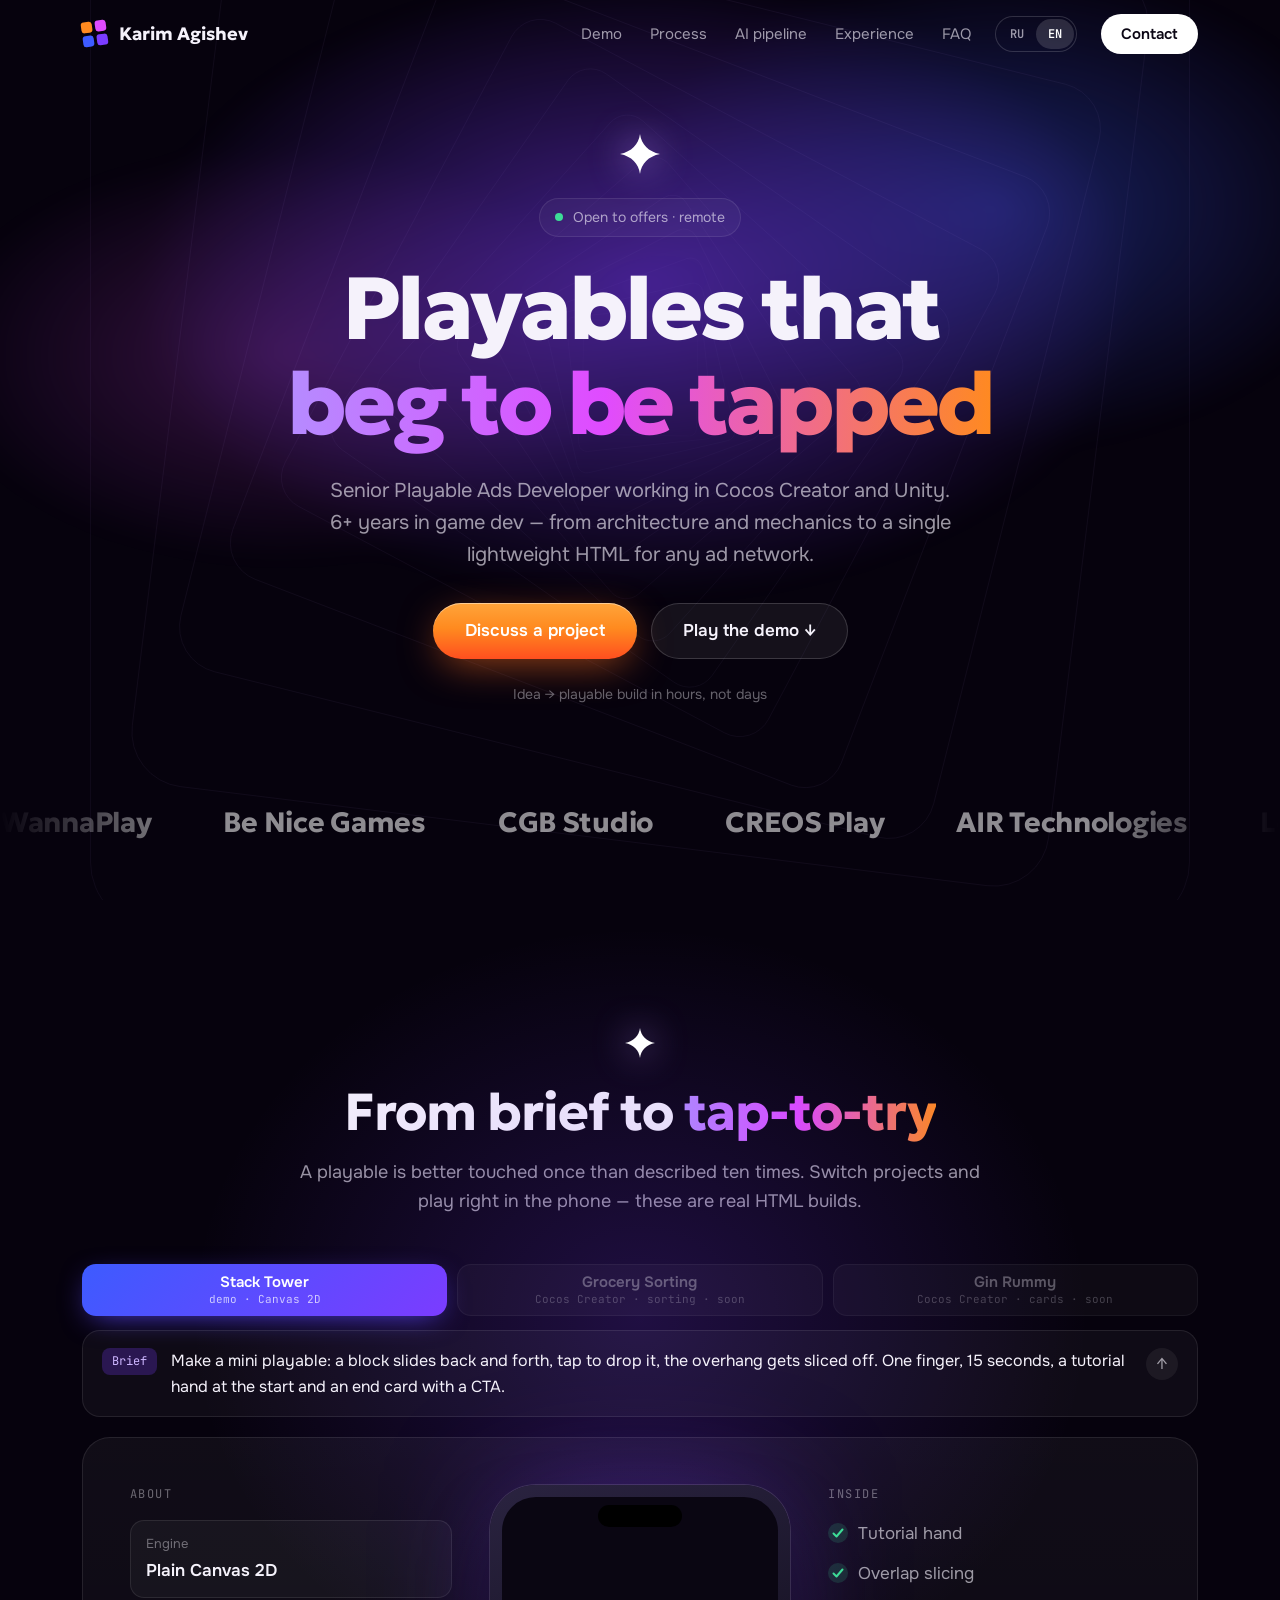
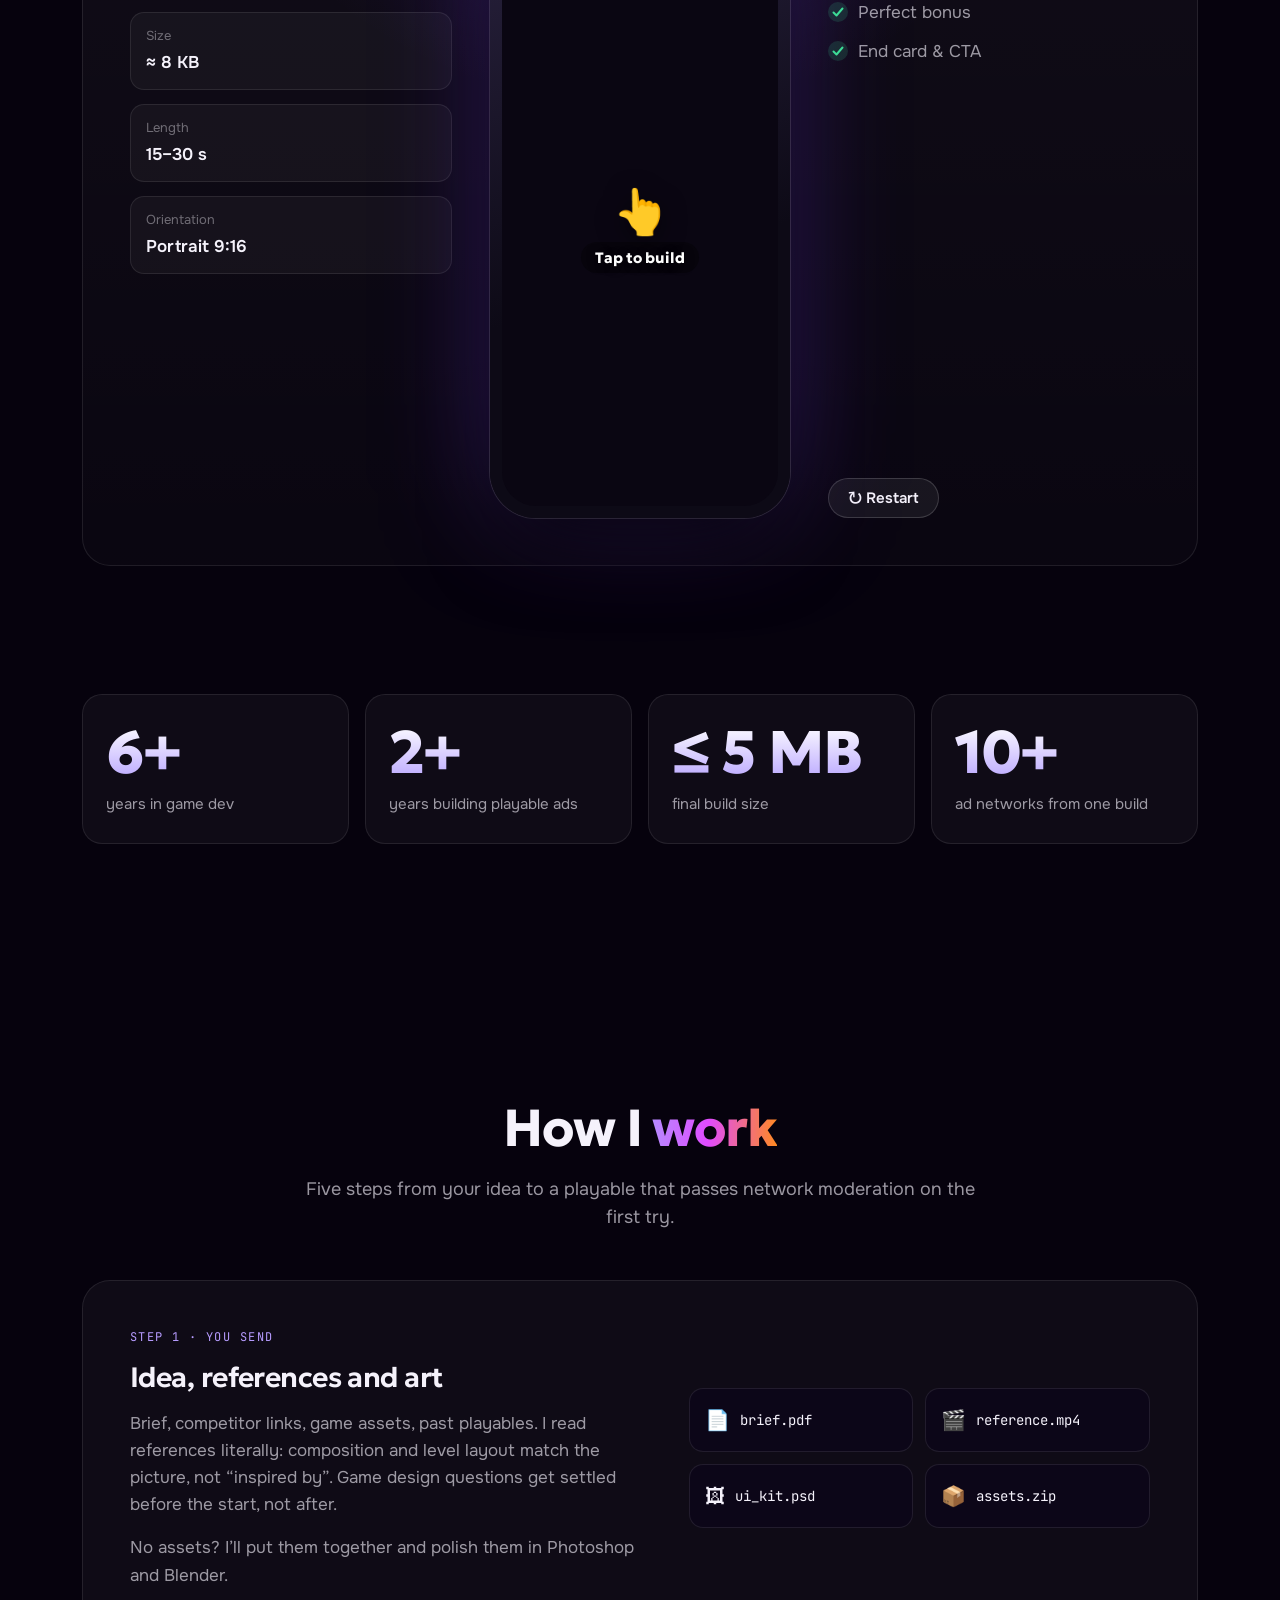
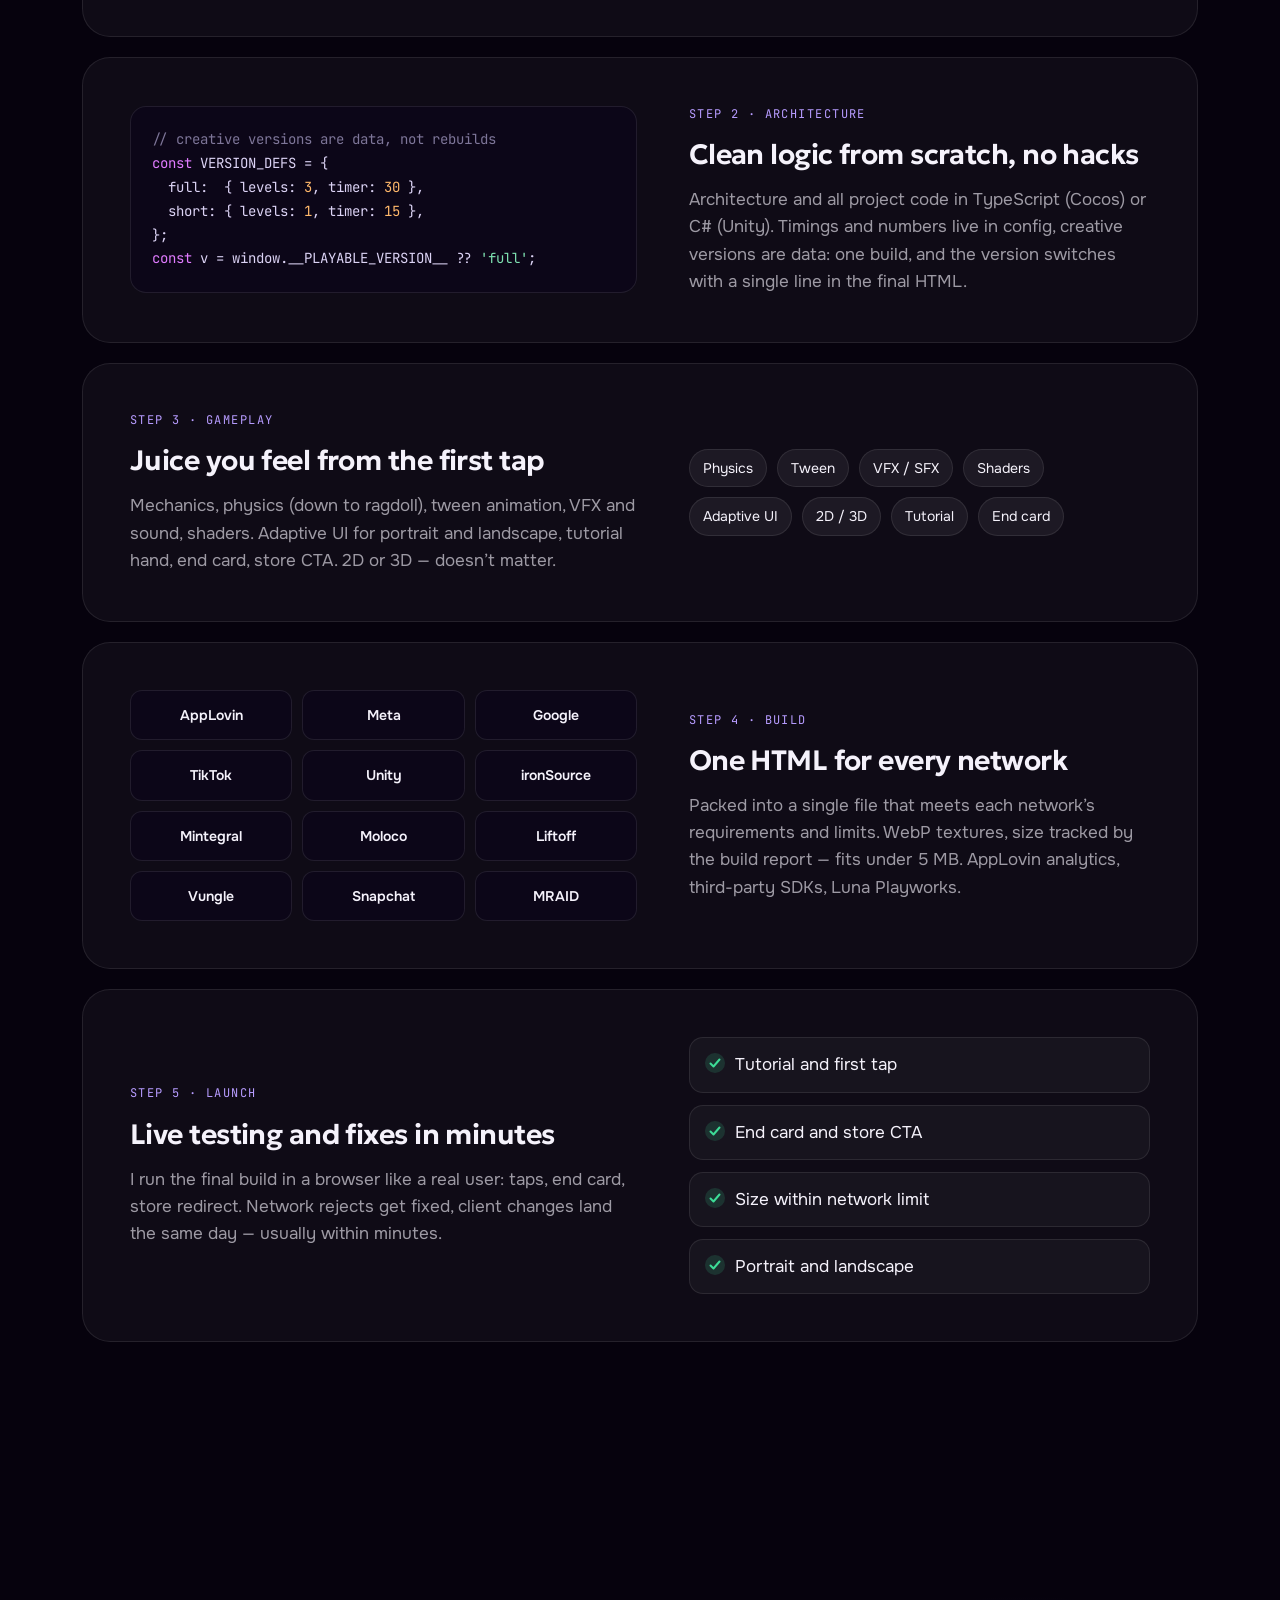
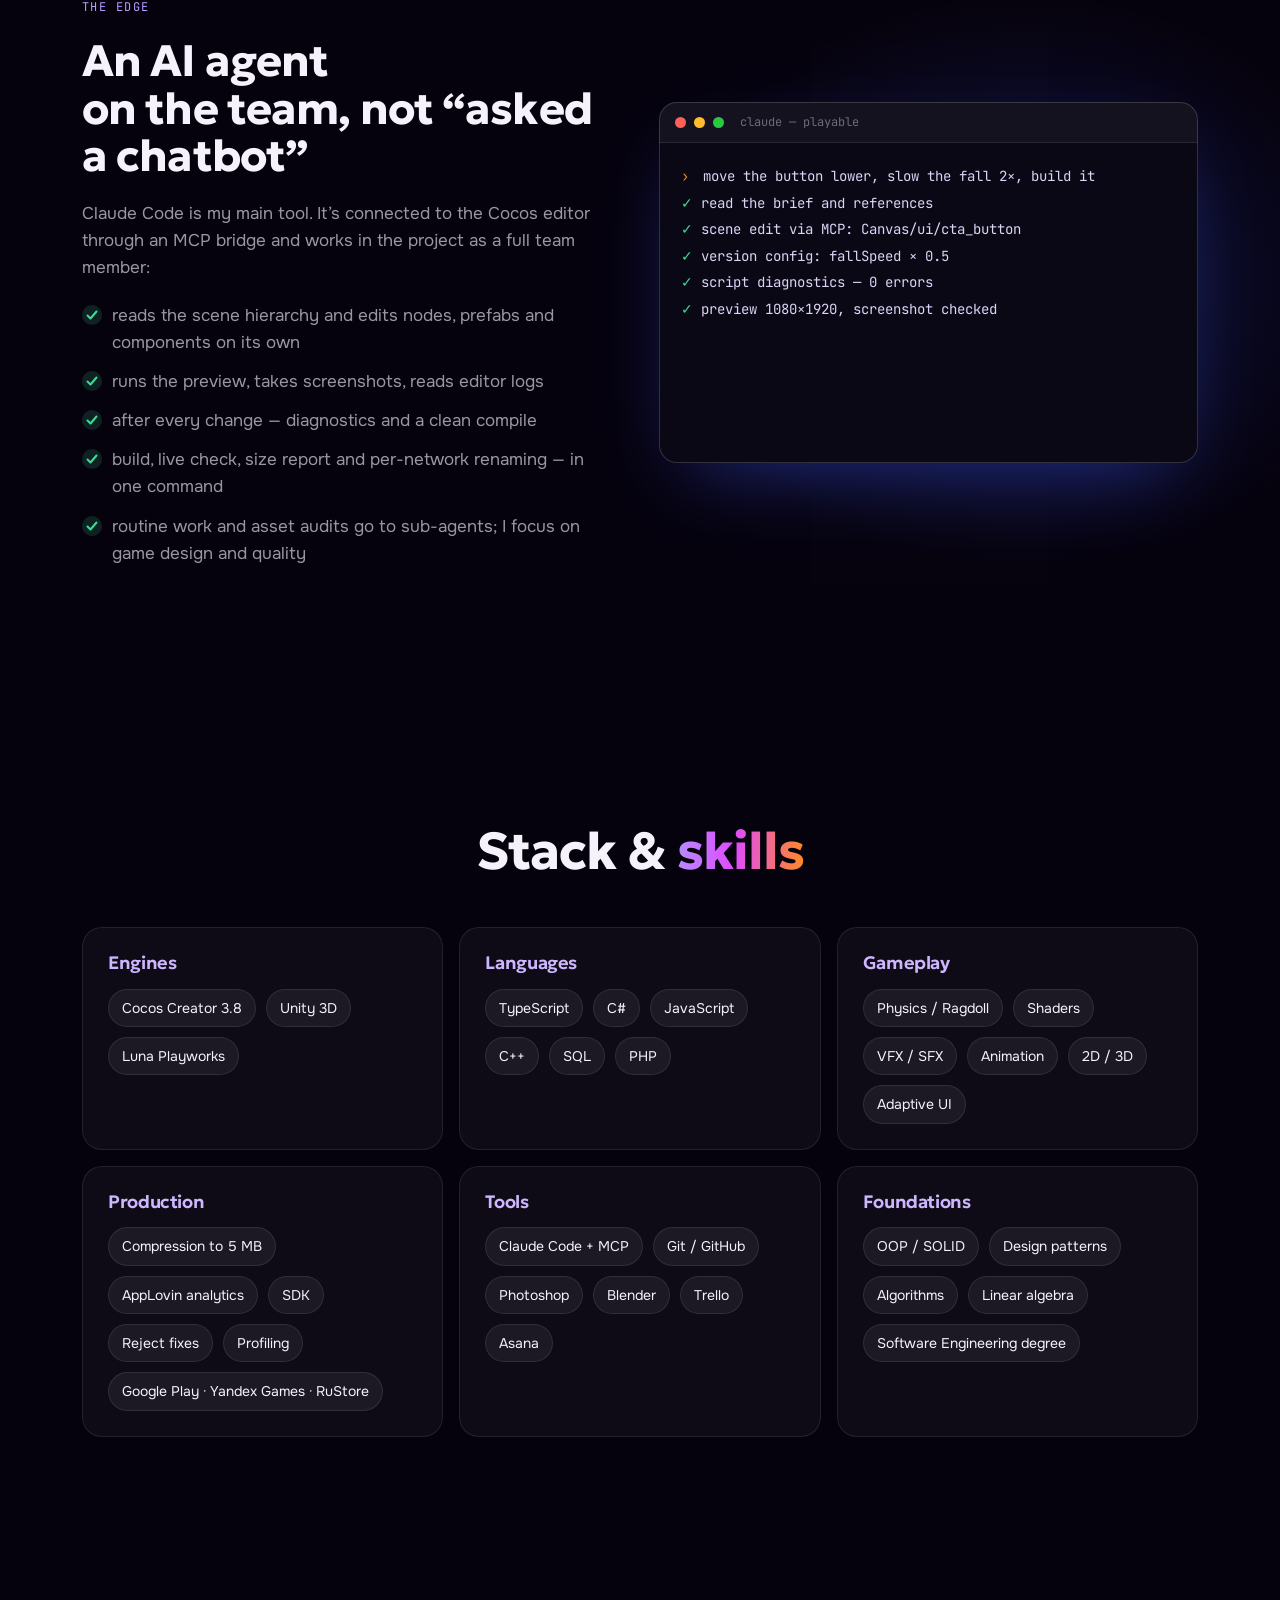
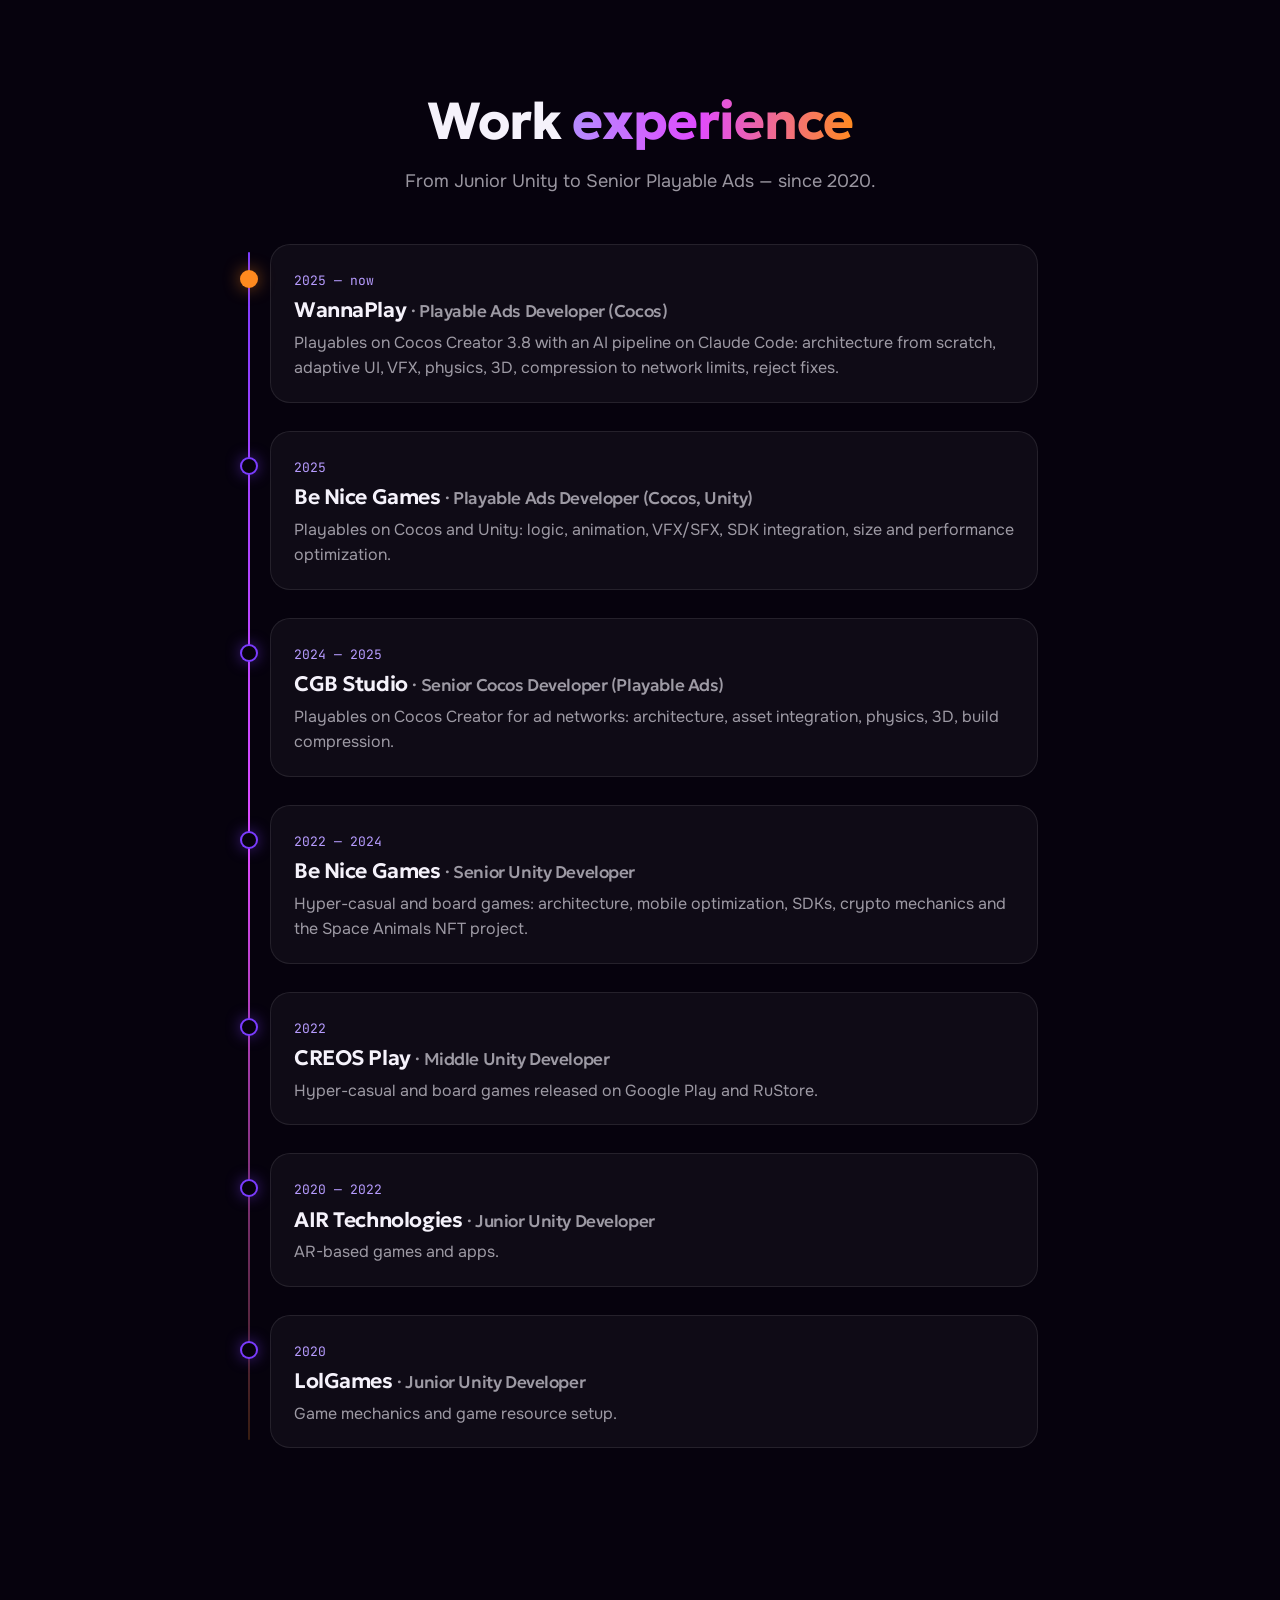
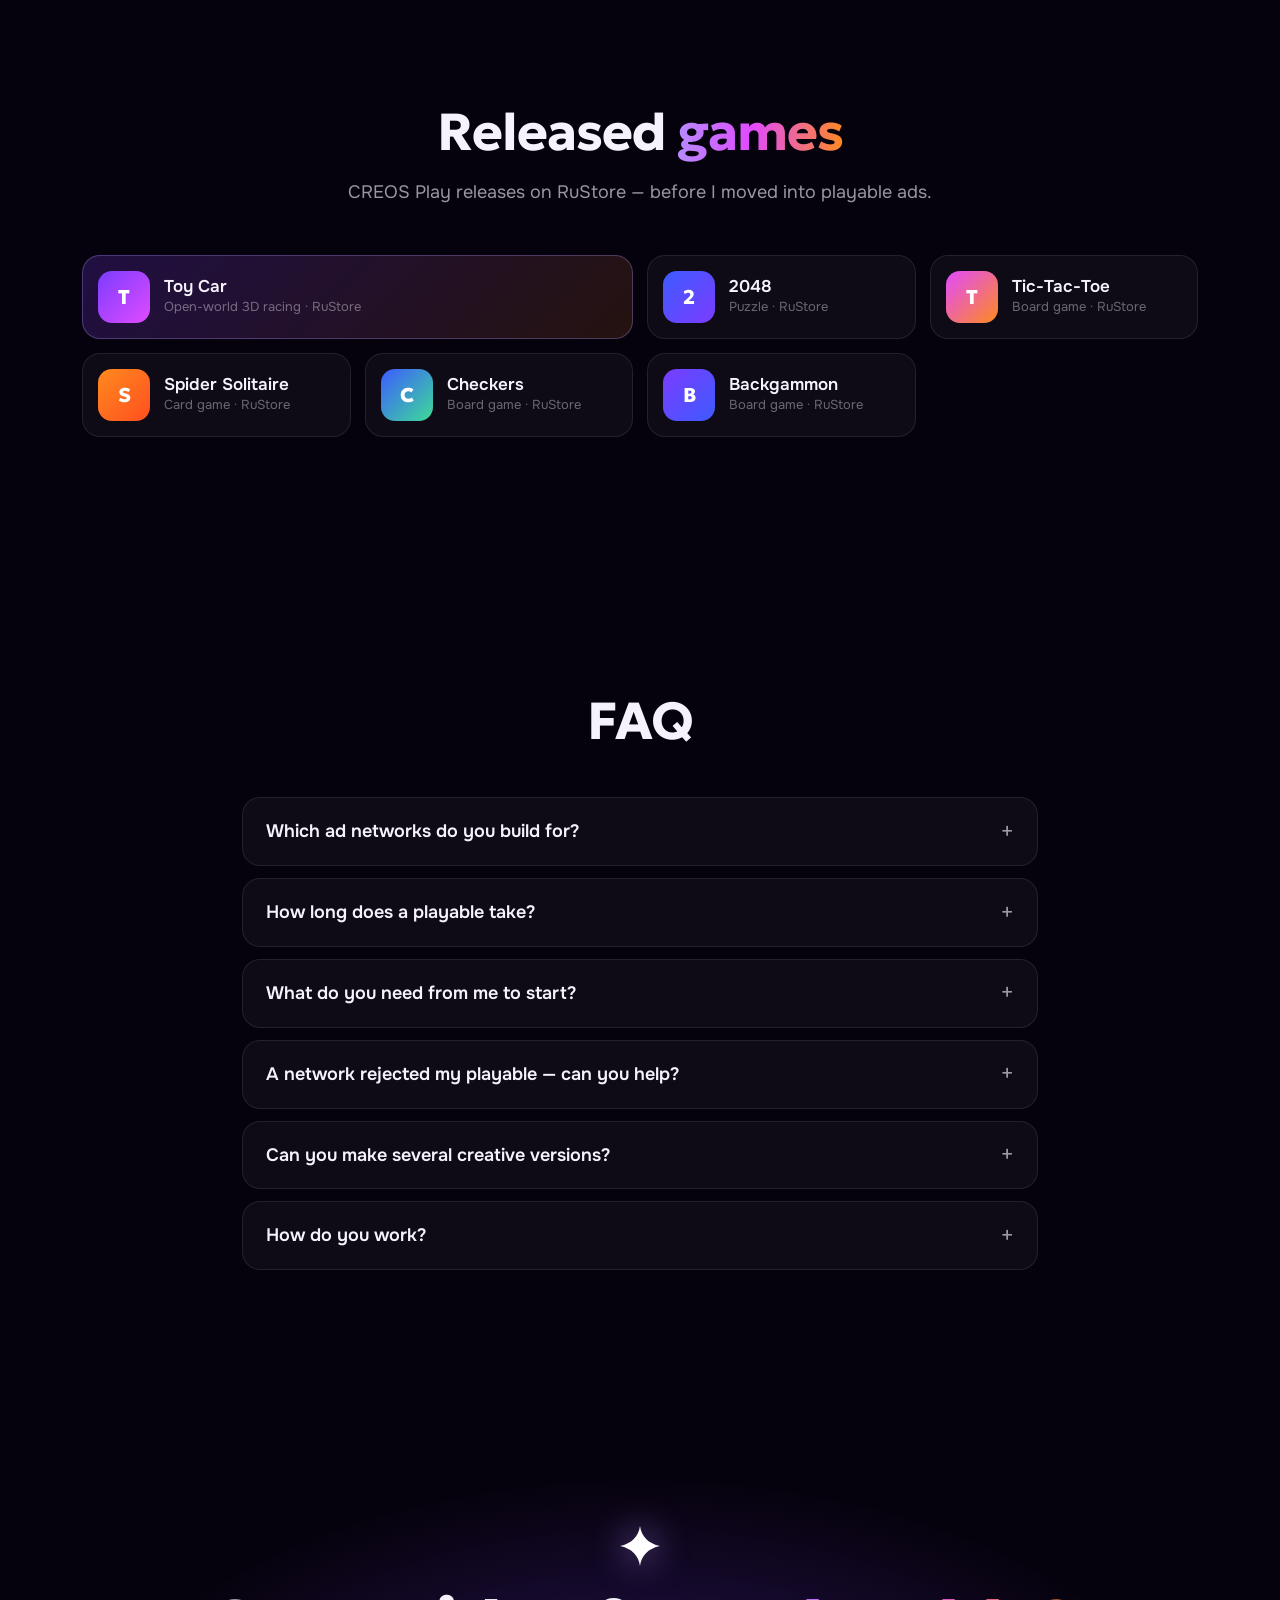
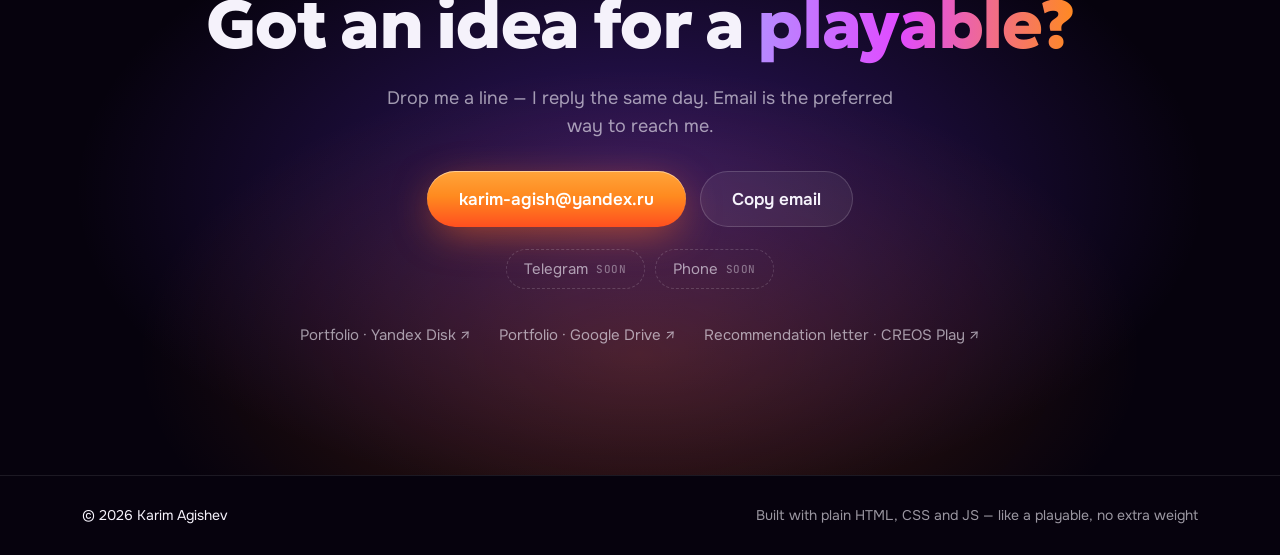
==== index.html @ a1cb820a "Лендинг разработчика плеиблов: RU/EN, демо Stack Tower, заглушки проектов Co-Authored-By: Claude Opu" ====
<!doctype html>
<html lang="ru">
<head>
  <meta charset="utf-8">
  <meta name="viewport" content="width=device-width, initial-scale=1">
  <title data-en="Karim Agishev — Playable Ads Developer">Карим Агишев — Playable Ads Developer</title>
  <meta name="description" content="Senior Playable Ads Developer на Cocos Creator и Unity. Плеиблы под AppLovin, Meta, Google, TikTok, Unity и другие сети — от идеи до одного HTML за часы." data-l10n data-en-content="Senior Playable Ads Developer on Cocos Creator and Unity. Playables for AppLovin, Meta, Google, TikTok, Unity and other networks — from idea to a single HTML in hours.">
  <meta property="og:title" content="Карим Агишев — Playable Ads Developer" data-l10n data-en-content="Karim Agishev — Playable Ads Developer">
  <meta property="og:description" content="Плеиблы на Cocos Creator и Unity под все рекламные сети. 6+ лет в геймдеве." data-l10n data-en-content="Playables on Cocos Creator and Unity for every ad network. 6+ years in game dev.">
  <meta name="theme-color" content="#06020D">
  <link rel="icon" href="data:image/svg+xml,%3Csvg xmlns='http://www.w3.org/2000/svg' viewBox='0 0 32 32'%3E%3Crect x='2' y='2' width='13' height='13' rx='3' fill='%23FF8A1F'/%3E%3Crect x='17' y='2' width='13' height='13' rx='3' fill='%23E04BFF'/%3E%3Crect x='2' y='17' width='13' height='13' rx='3' fill='%233D5BFF'/%3E%3Crect x='17' y='17' width='13' height='13' rx='3' fill='%237B3CFF'/%3E%3C/svg%3E">
  <link rel="preconnect" href="https://fonts.googleapis.com">
  <link rel="preconnect" href="https://fonts.gstatic.com" crossorigin>
  <link href="https://fonts.googleapis.com/css2?family=Geologica:wght@400;500;600;700;800&family=Onest:wght@400;500;600;700&family=JetBrains+Mono:wght@400;600&display=swap" rel="stylesheet">
  <link rel="stylesheet" href="assets/css/style.css">
  <!-- в <head>, а не в конце body: язык должен встать до первой отрисовки -->
  <script src="assets/js/i18n.js"></script>
</head>
<body>

<!-- Двуязычие: тексты парами <span lang="ru">…</span><span lang="en">…</span>,
     лишний язык прячет CSS по <html lang>. Атрибуты — data-l10n + data-en-*. -->

<!-- ───────────── Шапка ───────────── -->
<header class="header" id="top">
  <div class="header__inner">
    <a class="logo" href="#top" aria-label="На главную" data-l10n data-en-aria-label="Home">
      <span class="logo__mark" aria-hidden="true"><i></i><i></i><i></i><i></i></span>
      <span class="logo__text"><span lang="ru">Карим Агишев</span><span lang="en">Karim Agishev</span></span>
    </a>
    <nav class="nav" id="nav">
      <a href="#play"><span lang="ru">Демо</span><span lang="en">Demo</span></a>
      <a href="#process"><span lang="ru">Как работаю</span><span lang="en">Process</span></a>
      <a href="#ai"><span lang="ru">AI-конвейер</span><span lang="en">AI pipeline</span></a>
      <a href="#experience"><span lang="ru">Опыт</span><span lang="en">Experience</span></a>
      <a href="#faq">FAQ</a>
    </nav>
    <div class="lang" role="group" aria-label="Язык" data-l10n data-en-aria-label="Language">
      <button type="button" data-set-lang="ru">RU</button>
      <button type="button" data-set-lang="en">EN</button>
    </div>
    <a class="btn btn--white btn--sm header__cta" href="#contact"><span lang="ru">Связаться</span><span lang="en">Contact</span></a>
    <button class="burger" id="burger" aria-label="Меню" data-l10n data-en-aria-label="Menu" aria-expanded="false"><span></span><span></span></button>
  </div>
</header>

<main>

<!-- ───────────── Hero ───────────── -->
<section class="hero">
  <div class="hero__tunnel" aria-hidden="true"></div>
  <div class="hero__glow" aria-hidden="true"></div>
  <div class="container hero__inner">
    <svg class="sparkle" viewBox="0 0 40 40" aria-hidden="true"><path d="M20 0c1.4 10.6 8.4 17.6 20 20-11.6 2.4-18.6 9.4-20 20-1.4-10.6-8.4-17.6-20-20C11.6 17.6 18.6 10.6 20 0z"/></svg>
    <span class="chip"><span class="dot"></span><span lang="ru">Открыт к предложениям · удалённо</span><span lang="en">Open to offers · remote</span></span>
    <h1 class="hero__title"><span lang="ru">Плеиблы, в которые<br><span class="grad">хочется тапнуть</span></span><span lang="en">Playables that<br><span class="grad">beg to be tapped</span></span></h1>
    <p class="hero__lead"><span lang="ru">Senior Playable Ads Developer на&nbsp;Cocos Creator и&nbsp;Unity. Больше 6&nbsp;лет в&nbsp;геймдеве&nbsp;— от&nbsp;архитектуры и&nbsp;механики до&nbsp;одного лёгкого HTML под любую рекламную сеть.</span><span lang="en">Senior Playable Ads Developer working in&nbsp;Cocos Creator and&nbsp;Unity. 6+&nbsp;years in&nbsp;game dev&nbsp;— from architecture and mechanics to&nbsp;a&nbsp;single lightweight HTML for any ad&nbsp;network.</span></p>
    <div class="hero__actions">
      <a class="btn btn--orange" href="#contact"><span lang="ru">Обсудить проект</span><span lang="en">Discuss a project</span></a>
      <a class="btn btn--ghost" href="#play"><span lang="ru">Сыграть в демо ↓</span><span lang="en">Play the demo ↓</span></a>
    </div>
    <p class="hero__note"><span lang="ru">Идея → играбельный билд за часы, а не за дни</span><span lang="en">Idea → playable build in hours, not days</span></p>
  </div>

  <div class="marquee" aria-label="Студии, где я работал" data-l10n data-en-aria-label="Studios I've worked with">
    <div class="marquee__track">
      <span>WannaPlay</span><span>Be Nice Games</span><span>CGB Studio</span><span>CREOS Play</span><span>AIR Technologies</span><span>LolGames</span>
      <span aria-hidden="true">WannaPlay</span><span aria-hidden="true">Be Nice Games</span><span aria-hidden="true">CGB Studio</span><span aria-hidden="true">CREOS Play</span><span aria-hidden="true">AIR Technologies</span><span aria-hidden="true">LolGames</span>
    </div>
  </div>
</section>

<!-- ───────────── Демо / проекты ───────────── -->
<section class="section play" id="play">
  <div class="container">
    <div class="section__head center reveal">
      <svg class="sparkle sparkle--sm" viewBox="0 0 40 40" aria-hidden="true"><path d="M20 0c1.4 10.6 8.4 17.6 20 20-11.6 2.4-18.6 9.4-20 20-1.4-10.6-8.4-17.6-20-20C11.6 17.6 18.6 10.6 20 0z"/></svg>
      <h2><span lang="ru">От ТЗ до</span><span lang="en">From brief to</span> <span class="grad">tap-to-try</span></h2>
      <p><span lang="ru">Плеибл лучше один раз потрогать, чем десять раз описать. Переключайте проекты и играйте прямо в&nbsp;телефоне&nbsp;— это настоящие HTML-сборки.</span><span lang="en">A playable is better touched once than described ten times. Switch projects and play right in&nbsp;the&nbsp;phone&nbsp;— these are real HTML builds.</span></p>
    </div>

    <div class="tabs reveal" id="projectTabs" role="tablist"></div>

    <div class="brief reveal">
      <span class="brief__label mono"><span lang="ru">ТЗ</span><span lang="en">Brief</span></span>
      <p class="brief__text" id="projectBrief"></p>
      <span class="brief__send" aria-hidden="true">↑</span>
    </div>

    <div class="stage reveal">
      <aside class="stage__side">
        <div class="mono label"><span lang="ru">О проекте</span><span lang="en">About</span></div>
        <dl class="specs" id="projectSpecs"></dl>
      </aside>

      <div class="phone">
        <div class="phone__notch" aria-hidden="true"></div>
        <div class="phone__screen" id="phoneScreen"></div>
      </div>

      <aside class="stage__side">
        <div class="mono label"><span lang="ru">Внутри</span><span lang="en">Inside</span></div>
        <ul class="checks" id="projectFeatures"></ul>
        <button class="btn btn--ghost btn--sm stage__restart" id="restartBtn"><span lang="ru">↻ Перезапустить</span><span lang="en">↻ Restart</span></button>
      </aside>
    </div>
  </div>
</section>

<!-- ───────────── Цифры ───────────── -->
<section class="section stats">
  <div class="container stats__grid">
    <div class="stat reveal"><b data-count="6" data-suffix="+">0</b><span><span lang="ru">лет в геймдеве</span><span lang="en">years in game dev</span></span></div>
    <div class="stat reveal"><b data-count="2" data-suffix="+">0</b><span><span lang="ru">года делаю Playable Ads</span><span lang="en">years building playable ads</span></span></div>
    <!-- единица — отдельной парой, а не data-suffix: счётчик отрабатывает один раз и язык бы не сменил -->
    <div class="stat reveal"><b><i data-count="5" data-prefix="≤ ">0</i><i lang="ru"> МБ</i><i lang="en"> MB</i></b><span><span lang="ru">вес готового билда</span><span lang="en">final build size</span></span></div>
    <div class="stat reveal"><b data-count="10" data-suffix="+">0</b><span><span lang="ru">рекламных сетей из одного билда</span><span lang="en">ad networks from one build</span></span></div>
  </div>
</section>

<!-- ───────────── Как работаю ───────────── -->
<section class="section" id="process">
  <div class="container">
    <div class="section__head center reveal">
      <h2><span lang="ru">Как я <span class="grad">работаю</span></span><span lang="en">How I <span class="grad">work</span></span></h2>
      <p><span lang="ru">Пять шагов от вашей идеи до плеибла, который проходит модерацию сети с первого раза.</span><span lang="en">Five steps from your idea to a playable that passes network moderation on the first try.</span></p>
    </div>

    <div class="steps">
      <article class="step reveal">
        <div class="step__body">
          <div class="mono step__tag"><span lang="ru">ШАГ 1 · ВЫ ПРИСЫЛАЕТЕ</span><span lang="en">STEP 1 · YOU SEND</span></div>
          <h3><span lang="ru">Идею, референсы и&nbsp;арт</span><span lang="en">Idea, references and&nbsp;art</span></h3>
          <p><span lang="ru">ТЗ, ссылки на конкурентов, ассеты игры, прошлые плеиблы. Референсы читаю буквально: композиция и раскладка уровня&nbsp;— как на картинке, а не «по мотивам». Неясное в геймдизайне уточняю до старта, а не после.</span><span lang="en">Brief, competitor links, game assets, past playables. I read references literally: composition and level layout match the picture, not “inspired by”. Game design questions get settled before the start, not after.</span></p>
          <p class="muted"><span lang="ru">Нет ассетов? Соберу и доработаю в Photoshop и Blender.</span><span lang="en">No assets? I’ll put them together and polish them in Photoshop and Blender.</span></p>
        </div>
        <div class="step__visual">
          <div class="files">
            <span class="file"><i>📄</i><span lang="ru">ТЗ.pdf</span><span lang="en">brief.pdf</span></span>
            <span class="file"><i>🎬</i>reference.mp4</span>
            <span class="file"><i>🖼</i>ui_kit.psd</span>
            <span class="file"><i>📦</i>assets.zip</span>
          </div>
        </div>
      </article>

      <article class="step reveal">
        <div class="step__body">
          <div class="mono step__tag"><span lang="ru">ШАГ 2 · АРХИТЕКТУРА</span><span lang="en">STEP 2 · ARCHITECTURE</span></div>
          <h3><span lang="ru">Логика с&nbsp;нуля, без костылей</span><span lang="en">Clean logic from&nbsp;scratch, no&nbsp;hacks</span></h3>
          <p><span lang="ru">Архитектура и весь код проекта на TypeScript (Cocos) или C# (Unity). Тайминги и числа&nbsp;— в конфиге, а версии креатива&nbsp;— данными: один билд, а версия переключается одной строкой в готовом HTML.</span><span lang="en">Architecture and all project code in TypeScript (Cocos) or C# (Unity). Timings and numbers live in config, creative versions are data: one build, and the version switches with a single line in the final HTML.</span></p>
        </div>
        <div class="step__visual">
<pre class="code"><span class="c"><span lang="ru">// версии креатива — данными, не пересборкой</span><span lang="en">// creative versions are data, not rebuilds</span></span>
<span class="k">const</span> VERSION_DEFS = {
  full:  { levels: <span class="n">3</span>, timer: <span class="n">30</span> },
  short: { levels: <span class="n">1</span>, timer: <span class="n">15</span> },
};
<span class="k">const</span> v = window.__PLAYABLE_VERSION__ ?? <span class="s">'full'</span>;</pre>
        </div>
      </article>

      <article class="step reveal">
        <div class="step__body">
          <div class="mono step__tag"><span lang="ru">ШАГ 3 · ГЕЙМПЛЕЙ</span><span lang="en">STEP 3 · GAMEPLAY</span></div>
          <h3><span lang="ru">Сочность, которую видно с&nbsp;первого тапа</span><span lang="en">Juice you feel from the&nbsp;first&nbsp;tap</span></h3>
          <p><span lang="ru">Механика, физика (вплоть до Ragdoll), tween-анимации, VFX и звук, шейдеры. Адаптивный UI под портрет и ландшафт, туториал-рука, эндкарта, CTA в стор. 2D и 3D&nbsp;— без разницы.</span><span lang="en">Mechanics, physics (down to ragdoll), tween animation, VFX and sound, shaders. Adaptive UI for portrait and landscape, tutorial hand, end card, store CTA. 2D or 3D&nbsp;— doesn’t matter.</span></p>
        </div>
        <div class="step__visual">
          <div class="tags">
            <span><span lang="ru">Физика</span><span lang="en">Physics</span></span><span>Tween</span><span>VFX / SFX</span><span><span lang="ru">Шейдеры</span><span lang="en">Shaders</span></span><span><span lang="ru">Адаптивный UI</span><span lang="en">Adaptive UI</span></span><span>2D / 3D</span><span><span lang="ru">Туториал</span><span lang="en">Tutorial</span></span><span><span lang="ru">Эндкарта</span><span lang="en">End card</span></span>
          </div>
        </div>
      </article>

      <article class="step reveal">
        <div class="step__body">
          <div class="mono step__tag"><span lang="ru">ШАГ 4 · СБОРКА</span><span lang="en">STEP 4 · BUILD</span></div>
          <h3><span lang="ru">Один HTML под каждую сеть</span><span lang="en">One HTML for every network</span></h3>
          <p><span lang="ru">Упаковка в один файл с учётом требований и лимитов каждой площадки. Текстуры в WebP, контроль веса по отчёту сборки&nbsp;— укладываю в 5&nbsp;МБ. Аналитика AppLovin, сторонние SDK, Luna Playworks.</span><span lang="en">Packed into a single file that meets each network’s requirements and limits. WebP textures, size tracked by the build report&nbsp;— fits under 5&nbsp;MB. AppLovin analytics, third-party SDKs, Luna Playworks.</span></p>
        </div>
        <div class="step__visual">
          <div class="networks">
            <span>AppLovin</span><span>Meta</span><span>Google</span><span>TikTok</span><span>Unity</span><span>ironSource</span><span>Mintegral</span><span>Moloco</span><span>Liftoff</span><span>Vungle</span><span>Snapchat</span><span>MRAID</span>
          </div>
        </div>
      </article>

      <article class="step reveal">
        <div class="step__body">
          <div class="mono step__tag"><span lang="ru">ШАГ 5 · ЗАПУСК</span><span lang="en">STEP 5 · LAUNCH</span></div>
          <h3><span lang="ru">Проверка живьём и&nbsp;правки за&nbsp;минуты</span><span lang="en">Live testing and&nbsp;fixes in&nbsp;minutes</span></h3>
          <p><span lang="ru">Прогоняю собранный билд в браузере как пользователь: тапы, эндкарта, переход в стор. Реджекты от сетей исправляю, правки заказчика вношу в тот же день&nbsp;— обычно за минуты.</span><span lang="en">I run the final build in a browser like a real user: taps, end card, store redirect. Network rejects get fixed, client changes land the same day&nbsp;— usually within minutes.</span></p>
        </div>
        <div class="step__visual">
          <ul class="checks checks--big">
            <li><span lang="ru">Туториал и первый тап</span><span lang="en">Tutorial and first tap</span></li>
            <li><span lang="ru">Эндкарта и CTA в стор</span><span lang="en">End card and store CTA</span></li>
            <li><span lang="ru">Вес в лимите сети</span><span lang="en">Size within network limit</span></li>
            <li><span lang="ru">Портрет и ландшафт</span><span lang="en">Portrait and landscape</span></li>
          </ul>
        </div>
      </article>
    </div>
  </div>
</section>

<!-- ───────────── AI-конвейер ───────────── -->
<section class="section ai" id="ai">
  <div class="container ai__grid">
    <div class="ai__text reveal">
      <div class="mono step__tag"><span lang="ru">ПРЕИМУЩЕСТВО</span><span lang="en">THE EDGE</span></div>
      <h2><span lang="ru">AI-агент в&nbsp;команде, а&nbsp;не&nbsp;«поспрашивал нейросеть»</span><span lang="en">An AI agent on&nbsp;the&nbsp;team, not&nbsp;“asked a&nbsp;chatbot”</span></h2>
      <p><span lang="ru">Claude Code&nbsp;— мой основной инструмент. Он подключён к редактору Cocos через MCP-мост и работает в проекте как полноценный участник:</span><span lang="en">Claude Code is my main tool. It’s connected to the Cocos editor through an MCP bridge and works in the project as a full team member:</span></p>
      <ul class="checks">
        <li><span lang="ru">сам читает иерархию сцены, правит ноды, префабы и компоненты</span><span lang="en">reads the scene hierarchy and edits nodes, prefabs and components on its own</span></li>
        <li><span lang="ru">запускает превью, снимает скриншоты, читает логи редактора</span><span lang="en">runs the preview, takes screenshots, reads editor logs</span></li>
        <li><span lang="ru">после каждой правки&nbsp;— диагностика и чистая компиляция</span><span lang="en">after every change&nbsp;— diagnostics and a clean compile</span></li>
        <li><span lang="ru">сборка, проверка живьём, отчёт по весу и переименование под сети&nbsp;— одной командой</span><span lang="en">build, live check, size report and per-network renaming&nbsp;— in one command</span></li>
        <li><span lang="ru">рутину и аудит ассетов отдаю субагентам, сам&nbsp;— геймдизайн и качество</span><span lang="en">routine work and asset audits go to sub-agents; I&nbsp;focus on game design and quality</span></li>
      </ul>
    </div>

    <div class="terminal reveal" aria-label="Пример работы конвейера" data-l10n data-en-aria-label="Pipeline example">
      <div class="terminal__bar"><i></i><i></i><i></i><span>claude — playable</span></div>
      <div class="terminal__body" id="terminal">
        <div class="t-line" data-delay="0"><span class="t-prompt">›</span> <span lang="ru">кнопку ниже, замедли падение в 2 раза, собери билд</span><span lang="en">move the button lower, slow the fall 2×, build it</span></div>
        <div class="t-line t-ok" data-delay="700"><span lang="ru">прочитал ТЗ и референсы</span><span lang="en">read the brief and references</span></div>
        <div class="t-line t-ok" data-delay="1300"><span lang="ru">правка сцены через MCP</span><span lang="en">scene edit via MCP</span>: Canvas/ui/cta_button</div>
        <div class="t-line t-ok" data-delay="1900"><span lang="ru">конфиг версии</span><span lang="en">version config</span>: fallSpeed × 0.5</div>
        <div class="t-line t-ok" data-delay="2500"><span lang="ru">диагностика скриптов — 0 ошибок</span><span lang="en">script diagnostics — 0 errors</span></div>
        <div class="t-line t-ok" data-delay="3100"><span lang="ru">превью 1080×1920, скриншот сверен</span><span lang="en">preview 1080×1920, screenshot checked</span></div>
        <div class="t-line t-ok" data-delay="3700"><span lang="ru">сборка</span><span lang="en">build</span> super-html → applovin.html</div>
        <div class="t-line t-ok" data-delay="4300"><span lang="ru">вес в лимите сети</span><span lang="en">size within network limit</span></div>
        <div class="t-line t-done" data-delay="5000"><span lang="ru">Готово. Правка заказчика — за минуты, а не за день.</span><span lang="en">Done. A client change in minutes, not a day.</span></div>
      </div>
    </div>
  </div>
</section>

<!-- ───────────── Навыки ───────────── -->
<section class="section" id="skills">
  <div class="container">
    <div class="section__head center reveal">
      <h2><span lang="ru">Стек и <span class="grad">навыки</span></span><span lang="en">Stack &amp; <span class="grad">skills</span></span></h2>
    </div>
    <div class="skills">
      <div class="skill-card reveal">
        <h4><span lang="ru">Движки</span><span lang="en">Engines</span></h4>
        <div class="tags"><span>Cocos Creator 3.8</span><span>Unity 3D</span><span>Luna Playworks</span></div>
      </div>
      <div class="skill-card reveal">
        <h4><span lang="ru">Языки</span><span lang="en">Languages</span></h4>
        <div class="tags"><span>TypeScript</span><span>C#</span><span>JavaScript</span><span>C++</span><span>SQL</span><span>PHP</span></div>
      </div>
      <div class="skill-card reveal">
        <h4><span lang="ru">Геймплей</span><span lang="en">Gameplay</span></h4>
        <div class="tags"><span><span lang="ru">Физика</span><span lang="en">Physics</span> / Ragdoll</span><span><span lang="ru">Шейдеры</span><span lang="en">Shaders</span></span><span>VFX / SFX</span><span><span lang="ru">Анимации</span><span lang="en">Animation</span></span><span>2D / 3D</span><span><span lang="ru">Адаптивный UI</span><span lang="en">Adaptive UI</span></span></div>
      </div>
      <div class="skill-card reveal">
        <h4><span lang="ru">Продакшн</span><span lang="en">Production</span></h4>
        <div class="tags"><span><span lang="ru">Сжатие до 5 МБ</span><span lang="en">Compression to 5 MB</span></span><span><span lang="ru">Аналитика AppLovin</span><span lang="en">AppLovin analytics</span></span><span>SDK</span><span><span lang="ru">Фикс реджектов</span><span lang="en">Reject fixes</span></span><span><span lang="ru">Профилирование</span><span lang="en">Profiling</span></span><span>Google Play · Yandex Games · RuStore</span></div>
      </div>
      <div class="skill-card reveal">
        <h4><span lang="ru">Инструменты</span><span lang="en">Tools</span></h4>
        <div class="tags"><span>Claude Code + MCP</span><span>Git / GitHub</span><span>Photoshop</span><span>Blender</span><span>Trello</span><span>Asana</span></div>
      </div>
      <div class="skill-card reveal">
        <h4><span lang="ru">База</span><span lang="en">Foundations</span></h4>
        <div class="tags"><span><span lang="ru">ООП</span><span lang="en">OOP</span> / SOLID</span><span><span lang="ru">Паттерны</span><span lang="en">Design patterns</span></span><span><span lang="ru">Алгоритмы</span><span lang="en">Algorithms</span></span><span><span lang="ru">Линейная алгебра</span><span lang="en">Linear algebra</span></span><span><span lang="ru">Программная инженерия, ОГУ</span><span lang="en">Software Engineering degree</span></span></div>
      </div>
    </div>
  </div>
</section>

<!-- ───────────── Опыт ───────────── -->
<section class="section" id="experience">
  <div class="container narrow">
    <div class="section__head center reveal">
      <h2><span lang="ru">Опыт <span class="grad">работы</span></span><span lang="en">Work <span class="grad">experience</span></span></h2>
      <p><span lang="ru">От Junior Unity до Senior Playable Ads&nbsp;— с 2020 года.</span><span lang="en">From Junior Unity to Senior Playable Ads&nbsp;— since 2020.</span></p>
    </div>
    <ol class="timeline">
      <li class="reveal">
        <span class="timeline__date mono"><span lang="ru">2025 — сейчас</span><span lang="en">2025 — now</span></span>
        <h3>WannaPlay <span class="muted">· Playable Ads Developer (Cocos)</span></h3>
        <p><span lang="ru">Плеиблы на Cocos Creator 3.8 с AI-конвейером на Claude Code: архитектура с нуля, адаптивный UI, VFX, физика, 3D, сжатие под лимиты сетей, исправление реджектов.</span><span lang="en">Playables on Cocos Creator 3.8 with an AI pipeline on Claude Code: architecture from scratch, adaptive UI, VFX, physics, 3D, compression to network limits, reject fixes.</span></p>
      </li>
      <li class="reveal">
        <span class="timeline__date mono">2025</span>
        <h3>Be Nice Games <span class="muted">· Playable Ads Developer (Cocos, Unity)</span></h3>
        <p><span lang="ru">Плеиблы на Cocos и Unity: логика, анимации, VFX/SFX, встраивание SDK, оптимизация веса и производительности.</span><span lang="en">Playables on Cocos and Unity: logic, animation, VFX/SFX, SDK integration, size and performance optimization.</span></p>
      </li>
      <li class="reveal">
        <span class="timeline__date mono">2024 — 2025</span>
        <h3>CGB Studio <span class="muted">· Senior Cocos Developer (Playable Ads)</span></h3>
        <p><span lang="ru">Плеиблы на Cocos Creator под рекламные сети: архитектура, интеграция ресурсов, физика, 3D, сжатие билдов.</span><span lang="en">Playables on Cocos Creator for ad networks: architecture, asset integration, physics, 3D, build compression.</span></p>
      </li>
      <li class="reveal">
        <span class="timeline__date mono">2022 — 2024</span>
        <h3>Be Nice Games <span class="muted">· Senior Unity Developer</span></h3>
        <p><span lang="ru">Гиперказуальные и настольные игры: архитектура, оптимизация под мобильные, SDK, криптомеханики и NFT-проект Space Animals.</span><span lang="en">Hyper-casual and board games: architecture, mobile optimization, SDKs, crypto mechanics and the Space Animals NFT project.</span></p>
      </li>
      <li class="reveal">
        <span class="timeline__date mono">2022</span>
        <h3>CREOS Play <span class="muted">· Middle Unity Developer</span></h3>
        <p><span lang="ru">Гиперказуальные и настольные игры с релизами в Google Play и RuStore.</span><span lang="en">Hyper-casual and board games released on Google Play and RuStore.</span></p>
      </li>
      <li class="reveal">
        <span class="timeline__date mono">2020 — 2022</span>
        <h3>AIR Technologies <span class="muted">· Junior Unity Developer</span></h3>
        <p><span lang="ru">Игры и приложения с взаимодействием через AR.</span><span lang="en">AR-based games and apps.</span></p>
      </li>
      <li class="reveal">
        <span class="timeline__date mono">2020</span>
        <h3>LolGames <span class="muted">· Junior Unity Developer</span></h3>
        <p><span lang="ru">Игровые механики и настройка игровых ресурсов.</span><span lang="en">Game mechanics and game resource setup.</span></p>
      </li>
    </ol>
  </div>
</section>

<!-- ───────────── Выпущенные игры ───────────── -->
<section class="section" id="games">
  <div class="container">
    <div class="section__head center reveal">
      <h2><span lang="ru">Выпущенные <span class="grad">игры</span></span><span lang="en">Released <span class="grad">games</span></span></h2>
      <p><span lang="ru">Релизы CREOS Play в RuStore&nbsp;— до перехода в Playable Ads.</span><span lang="en">CREOS Play releases on RuStore&nbsp;— before I moved into playable ads.</span></p>
    </div>
    <div class="games" id="gamesGrid"></div>
  </div>
</section>

<!-- ───────────── FAQ ───────────── -->
<section class="section" id="faq">
  <div class="container narrow">
    <div class="section__head center reveal">
      <h2>FAQ</h2>
    </div>
    <div class="faq reveal">
      <details>
        <summary><span lang="ru">Под какие рекламные сети собираешь?</span><span lang="en">Which ad networks do you build for?</span></summary>
        <p><span lang="ru">AppLovin, Meta (Facebook), Google, TikTok, Unity, ironSource, Mintegral, Moloco, Liftoff, Vungle, Snapchat, MRAID-совместимые площадки и Luna Playworks. Билд собирается один, файлы под сети раскладываются и переименуются по требованиям каждой площадки.</span><span lang="en">AppLovin, Meta (Facebook), Google, TikTok, Unity, ironSource, Mintegral, Moloco, Liftoff, Vungle, Snapchat, MRAID-compatible networks and Luna Playworks. There’s one build; per-network files are laid out and renamed to match each network’s requirements.</span></p>
      </details>
      <details>
        <summary><span lang="ru">Сколько времени занимает плеибл?</span><span lang="en">How long does a playable take?</span></summary>
        <p><span lang="ru">Благодаря AI-конвейеру путь от идеи до играбельного билда занимает часы, а не дни. Итоговый срок зависит от механики и готовности ассетов&nbsp;— оценю после ТЗ.</span><span lang="en">Thanks to the AI pipeline, going from idea to a playable build takes hours, not days. The final timeline depends on the mechanics and asset readiness&nbsp;— I’ll estimate after the brief.</span></p>
      </details>
      <details>
        <summary><span lang="ru">Что нужно от вас для старта?</span><span lang="en">What do you need from me to start?</span></summary>
        <p><span lang="ru">Идея или ТЗ, референсы (видео, плеиблы конкурентов) и арт игры. Если ассетов не хватает&nbsp;— доработаю в Photoshop и Blender.</span><span lang="en">An idea or brief, references (videos, competitor playables) and the game’s art. If assets are missing, I’ll fill the gaps in Photoshop and Blender.</span></p>
      </details>
      <details>
        <summary><span lang="ru">Сеть отклонила плеибл&nbsp;— поможешь?</span><span lang="en">A network rejected my playable&nbsp;— can you help?</span></summary>
        <p><span lang="ru">Да. Исправление реджектов&nbsp;— часть работы: вес, требования MRAID и API сети, ссылки на стор, поведение CTA.</span><span lang="en">Yes. Fixing rejects is part of the job: size, MRAID and network API requirements, store links, CTA behavior.</span></p>
      </details>
      <details>
        <summary><span lang="ru">Можно сделать несколько версий креатива?</span><span lang="en">Can you make several creative versions?</span></summary>
        <p><span lang="ru">Да, и без лишних сборок: версии описываются данными, а нужная включается одной строкой в готовом HTML. Один билд&nbsp;— сколько угодно вариантов для A/B-тестов.</span><span lang="en">Yes, without extra builds: versions are described as data, and the one you need is switched on with a single line in the final HTML. One build&nbsp;— as many variants as your A/B tests need.</span></p>
      </details>
      <details>
        <summary><span lang="ru">Формат работы?</span><span lang="en">How do you work?</span></summary>
        <p><span lang="ru">Удалённо: постоянная работа или проектная подработка.</span><span lang="en">Remotely: full-time or project-based.</span></p>
      </details>
    </div>
  </div>
</section>

<!-- ───────────── Контакты ───────────── -->
<section class="section contact" id="contact">
  <div class="contact__glow" aria-hidden="true"></div>
  <div class="container center reveal">
    <svg class="sparkle" viewBox="0 0 40 40" aria-hidden="true"><path d="M20 0c1.4 10.6 8.4 17.6 20 20-11.6 2.4-18.6 9.4-20 20-1.4-10.6-8.4-17.6-20-20C11.6 17.6 18.6 10.6 20 0z"/></svg>
    <h2><span lang="ru">Есть идея для <span class="grad">плеибла?</span></span><span lang="en">Got an idea for a <span class="grad">playable?</span></span></h2>
    <p class="contact__lead"><span lang="ru">Напишите&nbsp;— отвечу в тот же день. Почта&nbsp;— предпочтительный способ связи.</span><span lang="en">Drop me a&nbsp;line&nbsp;— I reply the same day. Email is the preferred way to reach me.</span></p>
    <div class="hero__actions">
      <!-- две ссылки, а не одна: у письма тема на языке посетителя -->
      <a lang="ru" class="btn btn--orange" href="mailto:karim-agish@yandex.ru?subject=%D0%9F%D0%BB%D0%B5%D0%B8%D0%B1%D0%BB">karim-agish@yandex.ru</a>
      <a lang="en" class="btn btn--orange" href="mailto:karim-agish@yandex.ru?subject=Playable">karim-agish@yandex.ru</a>
      <button class="btn btn--ghost" id="copyEmail" data-email="karim-agish@yandex.ru"><span lang="ru">Скопировать почту</span><span lang="en">Copy email</span></button>
    </div>
    <!-- Telegram, телефон — из CONTACTS в projects.js; пустое поле рисуется заглушкой -->
    <div class="contacts" id="contactsRow"></div>
    <div class="links">
      <a href="https://disk.yandex.ru/d/RcALbVSgMr_ZUQ" target="_blank" rel="noopener"><span lang="ru">Портфолио · Яндекс Диск ↗</span><span lang="en">Portfolio · Yandex Disk ↗</span></a>
      <a href="https://drive.google.com/drive/folders/1zqThggkT67mlMgefKD5v510bEz31Gw4-" target="_blank" rel="noopener"><span lang="ru">Портфолио · Google Drive ↗</span><span lang="en">Portfolio · Google Drive ↗</span></a>
      <a href="https://drive.google.com/file/d/1OLOBf_rmOz6dQIsQH9vlKPNHR07pN3pM/view?usp=sharing" target="_blank" rel="noopener"><span lang="ru">Рекомендательное письмо CREOS Play ↗</span><span lang="en">Recommendation letter · CREOS Play ↗</span></a>
    </div>
  </div>
</section>

</main>

<footer class="footer">
  <div class="container footer__inner">
    <span>© <span id="year">2026</span> <span lang="ru">Карим Агишев</span><span lang="en">Karim Agishev</span></span>
    <span class="muted"><span lang="ru">Собрано на чистом HTML, CSS и JS&nbsp;— как плеибл, без лишнего веса</span><span lang="en">Built with plain HTML, CSS and JS&nbsp;— like a playable, no extra weight</span></span>
  </div>
</footer>

<div class="toast" id="toast" role="status" aria-live="polite"></div>

<script src="assets/js/projects.js"></script>
<script src="assets/js/demo-stack.js"></script>
<script src="assets/js/main.js"></script>
</body>
</html>
---- assets/css/style.css ----
/* Палитра и ритм — по мотивам plbx.ai: почти чёрный фиолетовый фон,
   фиолетово-синие свечения, оранжевый градиент на главной кнопке.
   Шрифты с кириллицей: Bricolage Grotesque её не поддерживает,
   поэтому заголовки — Geologica (близкий по характеру гротеск). */
:root {
  --bg: #06020D;
  --bg-2: #0C0618;
  --card: rgba(255, 255, 255, 0.035);
  --card-2: rgba(255, 255, 255, 0.06);
  --line: rgba(255, 255, 255, 0.09);
  --line-2: rgba(255, 255, 255, 0.16);
  --text: #F5F2FB;
  --muted: rgba(245, 242, 251, 0.62);
  --dim: rgba(245, 242, 251, 0.4);
  --violet: #7B3CFF;
  --blue: #3D5BFF;
  --pink: #E04BFF;
  --orange: #FF8A1F;
  --orange-2: #FF4F1F;
  --green: #3DDC97;

  --font-head: "Geologica", "Segoe UI", system-ui, sans-serif;
  --font-body: "Onest", "Segoe UI", system-ui, sans-serif;
  --font-mono: "JetBrains Mono", ui-monospace, Consolas, monospace;

  --radius: 20px;
  --radius-lg: 28px;
  --gutter: clamp(16px, 4vw, 32px);
  --maxw: 1180px;
}

*, *::before, *::after { box-sizing: border-box; }
html { scroll-behavior: smooth; scroll-padding-top: 80px; }
body {
  margin: 0;
  background: var(--bg);
  color: var(--text);
  font-family: var(--font-body);
  font-size: 17px;
  line-height: 1.6;
  -webkit-font-smoothing: antialiased;
  overflow-x: hidden;
}
img { max-width: 100%; display: block; }
a { color: inherit; }
h1, h2, h3, h4 { font-family: var(--font-head); margin: 0; line-height: 1.08; letter-spacing: -0.02em; }
h2 { font-size: clamp(32px, 5vw, 52px); font-weight: 700; }
h3 { font-size: clamp(22px, 2.6vw, 28px); font-weight: 600; }
p { margin: 0; }
.muted { color: var(--muted); }
.mono { font-family: var(--font-mono); }
.center { text-align: center; }

.container { width: 100%; max-width: var(--maxw); margin: 0 auto; padding: 0 var(--gutter); }
.container.narrow { max-width: 860px; }
.section { position: relative; padding: clamp(72px, 10vw, 128px) 0; }
.section__head { max-width: 680px; margin: 0 auto 48px; }
.section__head p { color: var(--muted); margin-top: 18px; font-size: 18px; }

.grad {
  background: linear-gradient(92deg, #B58CFF 0%, #E04BFF 45%, #FF8A1F 100%);
  -webkit-background-clip: text; background-clip: text; color: transparent;
}

.sparkle { width: 40px; height: 40px; fill: #fff; filter: drop-shadow(0 0 18px rgba(180, 140, 255, .8)); animation: twinkle 3.2s ease-in-out infinite; }
.sparkle--sm { width: 30px; height: 30px; margin-bottom: 18px; }
@keyframes twinkle { 0%, 100% { transform: scale(1) rotate(0); opacity: 1; } 50% { transform: scale(.82) rotate(45deg); opacity: .75; } }

/* ───── Кнопки ───── */
.btn {
  display: inline-flex; align-items: center; justify-content: center; gap: 8px;
  height: 56px; padding: 0 32px; border-radius: 999px; border: 0;
  font: 600 17px/1 var(--font-body); text-decoration: none; cursor: pointer;
  transition: transform .2s ease, box-shadow .2s ease, background .2s ease;
  white-space: nowrap;
}
.btn:active { transform: scale(.97); }
.btn--sm { height: 40px; padding: 0 20px; font-size: 15px; }
.btn--orange {
  color: #fff;
  background: linear-gradient(180deg, #FFA43A 0%, var(--orange) 45%, var(--orange-2) 100%);
  box-shadow: 0 10px 40px -8px rgba(255, 110, 30, .65), inset 0 1px 0 rgba(255, 255, 255, .45);
}
.btn--orange:hover { transform: translateY(-2px); box-shadow: 0 16px 50px -8px rgba(255, 110, 30, .8), inset 0 1px 0 rgba(255, 255, 255, .45); }
.btn--white { background: #fff; color: #0b0614; }
.btn--white:hover { background: #eae4ff; }
.btn--ghost { background: var(--card-2); color: var(--text); box-shadow: inset 0 0 0 1px var(--line-2); }
.btn--ghost:hover { background: rgba(255, 255, 255, .1); }

.chip {
  display: inline-flex; align-items: center; gap: 10px;
  padding: 8px 16px; border-radius: 999px; font-size: 14px; color: var(--muted);
  background: var(--card); box-shadow: inset 0 0 0 1px var(--line);
}
.dot { width: 8px; height: 8px; border-radius: 50%; background: var(--green); box-shadow: 0 0 0 0 rgba(61, 220, 151, .6); animation: pulse 2s infinite; }
@keyframes pulse { 0% { box-shadow: 0 0 0 0 rgba(61, 220, 151, .6); } 100% { box-shadow: 0 0 0 10px rgba(61, 220, 151, 0); } }

/* ───── Шапка ───── */
.header {
  position: fixed; inset: 0 0 auto; z-index: 50;
  transition: background .3s ease, box-shadow .3s ease, backdrop-filter .3s ease;
}
.header.is-scrolled { background: rgba(6, 2, 13, .72); backdrop-filter: blur(14px); -webkit-backdrop-filter: blur(14px); box-shadow: 0 1px 0 var(--line); }
.header__inner { max-width: var(--maxw); margin: 0 auto; padding: 14px var(--gutter); display: flex; align-items: center; gap: 24px; }
.logo { display: flex; align-items: center; gap: 12px; text-decoration: none; font-family: var(--font-head); font-weight: 700; font-size: 18px; }
.logo__mark { display: grid; grid-template-columns: repeat(2, 11px); gap: 3px; transform: rotate(-8deg); }
.logo__mark i { width: 11px; height: 11px; border-radius: 3px; }
.logo__mark i:nth-child(1) { background: var(--orange); }
.logo__mark i:nth-child(2) { background: var(--pink); }
.logo__mark i:nth-child(3) { background: var(--blue); }
.logo__mark i:nth-child(4) { background: var(--violet); }
.nav { display: flex; gap: 28px; margin-left: auto; }
.nav a { text-decoration: none; color: var(--muted); font-size: 15px; transition: color .2s; }
.nav a:hover { color: var(--text); }
.burger { display: none; width: 40px; height: 40px; border-radius: 50%; border: 1px solid var(--line-2); background: transparent; cursor: pointer; position: relative; }
.burger span { position: absolute; left: 11px; right: 11px; height: 2px; background: #fff; border-radius: 2px; transition: transform .25s; }
.burger span:first-child { top: 15px; }
.burger span:last-child { top: 22px; }
.burger[aria-expanded="true"] span:first-child { transform: translateY(3.5px) rotate(45deg); }
.burger[aria-expanded="true"] span:last-child { transform: translateY(-3.5px) rotate(-45deg); }

/* ───── Hero ───── */
.hero { position: relative; min-height: min(100vh, 960px); display: flex; flex-direction: column; justify-content: center; padding: 120px 0 40px; overflow: hidden; }
.hero__inner { position: relative; z-index: 2; display: flex; flex-direction: column; align-items: center; text-align: center; gap: 24px; }
.hero__title { font-size: clamp(40px, 8vw, 88px); font-weight: 800; letter-spacing: -0.035em; }
.hero__lead { max-width: 640px; color: var(--muted); font-size: clamp(17px, 2vw, 20px); }
.hero__actions { display: flex; gap: 14px; flex-wrap: wrap; justify-content: center; margin-top: 8px; }
.hero__note { color: var(--dim); font-size: 14px; }
.hero__glow {
  position: absolute; inset: -10% -20% auto; height: 110%; z-index: 0; pointer-events: none;
  background:
    radial-gradient(40% 45% at 50% 38%, rgba(123, 60, 255, .55), transparent 70%),
    radial-gradient(30% 35% at 70% 30%, rgba(61, 91, 255, .35), transparent 70%),
    radial-gradient(28% 30% at 30% 45%, rgba(224, 75, 255, .22), transparent 70%);
  filter: blur(10px);
}
/* «Туннель» из повёрнутых квадратов, как на plbx — рисуется в main.js */
.hero__tunnel { position: absolute; left: 50%; top: 42%; width: 0; height: 0; z-index: 1; pointer-events: none; }
.hero__tunnel i {
  position: absolute; left: 0; top: 0; border-radius: 6%;
  border: 1px solid rgba(190, 160, 255, .14);
  transform: translate(-50%, -50%) rotate(var(--r)) scale(var(--s));
  width: 1100px; height: 1100px;
  animation: spin 60s linear infinite;
}
@keyframes spin { to { transform: translate(-50%, -50%) rotate(calc(var(--r) + 360deg)) scale(var(--s)); } }

.marquee { position: relative; z-index: 2; margin-top: clamp(48px, 8vw, 96px); overflow: hidden; mask-image: linear-gradient(90deg, transparent, #000 15%, #000 85%, transparent); -webkit-mask-image: linear-gradient(90deg, transparent, #000 15%, #000 85%, transparent); }
.marquee__track { display: flex; gap: 72px; width: max-content; animation: marquee 32s linear infinite; }
.marquee__track span { font-family: var(--font-head); font-weight: 700; font-size: clamp(20px, 2.4vw, 28px); color: rgba(255, 255, 255, .55); letter-spacing: -0.01em; white-space: nowrap; }
@keyframes marquee { to { transform: translateX(calc(-50% - 36px)); } }

/* ───── Демо / проекты ───── */
.play::before {
  content: ""; position: absolute; inset: 0; pointer-events: none;
  background: radial-gradient(50% 40% at 50% 30%, rgba(123, 60, 255, .22), transparent 70%);
}
.tabs { position: relative; display: grid; grid-template-columns: repeat(auto-fit, minmax(160px, 1fr)); gap: 10px; margin-bottom: 14px; }
.tab {
  height: 52px; border-radius: 14px; border: 0; cursor: pointer;
  font: 600 15px/1 var(--font-body); color: var(--muted);
  background: var(--card-2); box-shadow: inset 0 0 0 1px var(--line);
  transition: background .2s, color .2s, box-shadow .2s;
}
.tab:hover:not(:disabled) { color: var(--text); background: rgba(255, 255, 255, .09); }
.tab.is-active { color: #fff; background: linear-gradient(135deg, var(--blue), var(--violet)); box-shadow: 0 8px 30px -10px rgba(91, 70, 255, .9); }
.tab:disabled { cursor: default; opacity: .55; }
.tab small { display: block; margin-top: 4px; font: 400 11px/1 var(--font-mono); opacity: .7; }

.brief { position: relative; display: flex; align-items: flex-start; gap: 14px; padding: 18px 20px; border-radius: 18px; background: var(--card); box-shadow: inset 0 0 0 1px var(--line); margin-bottom: 20px; }
.brief__label { flex: none; padding: 4px 10px; border-radius: 8px; font-size: 12px; background: rgba(123, 60, 255, .25); color: #CDB6FF; }
.brief__text { flex: 1; color: var(--text); font-size: 16px; }
.brief__send { flex: none; width: 32px; height: 32px; border-radius: 50%; display: grid; place-items: center; background: var(--card-2); color: var(--muted); }

.stage {
  position: relative; display: grid; grid-template-columns: 1fr auto 1fr; gap: clamp(20px, 3vw, 40px); align-items: center;
  padding: clamp(24px, 4vw, 48px); border-radius: var(--radius-lg);
  background: linear-gradient(180deg, rgba(255, 255, 255, .045), rgba(255, 255, 255, .015));
  box-shadow: inset 0 0 0 1px var(--line);
}
.stage__side { align-self: stretch; display: flex; flex-direction: column; gap: 16px; }
.label { font-size: 12px; letter-spacing: .12em; text-transform: uppercase; color: var(--dim); }
.specs { margin: 0; display: grid; gap: 14px; }
.specs div { padding: 14px 16px; border-radius: 14px; background: var(--card); box-shadow: inset 0 0 0 1px var(--line); }
.specs dt { font-size: 13px; color: var(--dim); }
.specs dd { margin: 2px 0 0; font-weight: 600; }
.stage__restart { margin-top: auto; align-self: flex-start; }

.phone {
  position: relative; width: 300px; aspect-ratio: 9 / 19; padding: 12px; border-radius: 46px;
  background: linear-gradient(160deg, #2a2340, #0d0a16 60%);
  box-shadow: 0 0 0 1px rgba(255, 255, 255, .12), 0 40px 80px -20px rgba(0, 0, 0, .8), 0 0 120px -20px rgba(123, 60, 255, .5);
}
.phone__notch { position: absolute; top: 20px; left: 50%; transform: translateX(-50%); width: 84px; height: 22px; border-radius: 12px; background: #000; z-index: 3; }
.phone__screen { position: relative; width: 100%; height: 100%; border-radius: 34px; overflow: hidden; background: #0a0612; }
.phone__screen canvas, .phone__screen iframe { position: absolute; inset: 0; width: 100%; height: 100%; border: 0; display: block; }

.checks { list-style: none; margin: 0; padding: 0; display: grid; gap: 12px; }
.checks li { position: relative; padding-left: 30px; color: var(--muted); }
.checks li::before {
  content: ""; position: absolute; left: 0; top: 3px; width: 20px; height: 20px; border-radius: 50%;
  background: rgba(61, 220, 151, .15) url("data:image/svg+xml,%3Csvg xmlns='http://www.w3.org/2000/svg' viewBox='0 0 20 20'%3E%3Cpath d='M5.5 10.5l3 3 6-7' fill='none' stroke='%233DDC97' stroke-width='2' stroke-linecap='round' stroke-linejoin='round'/%3E%3C/svg%3E") center / 100% no-repeat;
}
.checks--big li { padding: 14px 16px 14px 46px; border-radius: 14px; background: var(--card); box-shadow: inset 0 0 0 1px var(--line); color: var(--text); }
.checks--big li::before { left: 16px; top: 16px; }

/* ───── Цифры ───── */
.stats { padding-top: 0; }
.stats__grid { display: grid; grid-template-columns: repeat(4, 1fr); gap: 16px; }
.stat { padding: 28px 24px; border-radius: var(--radius); background: var(--card); box-shadow: inset 0 0 0 1px var(--line); }
.stat b { display: block; font-family: var(--font-head); font-size: clamp(40px, 5vw, 60px); font-weight: 800; line-height: 1; letter-spacing: -0.03em; background: linear-gradient(180deg, #fff, #B9A6FF); -webkit-background-clip: text; background-clip: text; color: transparent; }
.stat > span { display: block; margin-top: 10px; color: var(--muted); font-size: 15px; }

/* ───── Шаги ───── */
.steps { display: grid; gap: 20px; }
.step {
  display: grid; grid-template-columns: 1.1fr 1fr; gap: clamp(24px, 4vw, 56px); align-items: center;
  padding: clamp(24px, 4vw, 48px); border-radius: var(--radius-lg);
  background: var(--card); box-shadow: inset 0 0 0 1px var(--line);
}
.step:nth-child(even) .step__body { order: 2; }
.step__body { display: grid; gap: 16px; }
.step__body p { color: var(--muted); }
.step__tag { font-size: 12px; letter-spacing: .12em; color: #B79CFF; }
.step__visual { min-width: 0; }

.files { display: grid; grid-template-columns: 1fr 1fr; gap: 12px; }
.file { display: flex; align-items: center; gap: 10px; padding: 16px; border-radius: 14px; background: var(--bg-2); box-shadow: inset 0 0 0 1px var(--line); font-family: var(--font-mono); font-size: 14px; }
.file i { font-style: normal; font-size: 20px; }

.code { margin: 0; padding: 22px; border-radius: 16px; overflow-x: auto; background: var(--bg-2); box-shadow: inset 0 0 0 1px var(--line); font: 14px/1.7 var(--font-mono); color: #DCD3F5; }
.code .c { color: #7E7699; }
.code .k { color: #E07BFF; }
.code .n { color: #FFB86B; }
.code .s { color: #7EE0B0; }

.tags { display: flex; flex-wrap: wrap; gap: 10px; }
.tags > span { padding: 8px 14px; border-radius: 999px; font-size: 14px; background: var(--card-2); box-shadow: inset 0 0 0 1px var(--line); }

.networks { display: grid; grid-template-columns: repeat(3, 1fr); gap: 10px; }
.networks span { padding: 14px 8px; border-radius: 12px; text-align: center; font-weight: 600; font-size: 14px; background: var(--bg-2); box-shadow: inset 0 0 0 1px var(--line); }

/* ───── AI-конвейер ───── */
.ai::before { content: ""; position: absolute; inset: 0; pointer-events: none; background: radial-gradient(40% 50% at 80% 50%, rgba(61, 91, 255, .2), transparent 70%); }
.ai__grid { position: relative; display: grid; grid-template-columns: 1fr 1.05fr; gap: clamp(32px, 5vw, 64px); align-items: center; }
.ai__text { display: grid; gap: 20px; }
.ai__text h2 { font-size: clamp(30px, 4vw, 44px); }
.ai__text > p { color: var(--muted); }
.terminal { border-radius: 18px; overflow: hidden; background: #0B0816; box-shadow: inset 0 0 0 1px var(--line-2), 0 30px 80px -30px rgba(61, 91, 255, .5); }
.terminal__bar { display: flex; align-items: center; gap: 8px; padding: 12px 16px; background: rgba(255, 255, 255, .04); border-bottom: 1px solid var(--line); }
.terminal__bar i { width: 11px; height: 11px; border-radius: 50%; background: #3a3350; }
.terminal__bar i:nth-child(1) { background: #FF5F57; }
.terminal__bar i:nth-child(2) { background: #FEBC2E; }
.terminal__bar i:nth-child(3) { background: #28C840; }
.terminal__bar span { margin-left: 8px; font: 12px var(--font-mono); color: var(--dim); }
.terminal__body { padding: 20px 22px 26px; min-height: 320px; font: 14px/1.9 var(--font-mono); color: #DCD3F5; }
.t-line { opacity: 0; transform: translateY(4px); transition: opacity .35s ease, transform .35s ease; }
.t-line.is-on { opacity: 1; transform: none; }
.t-prompt { color: var(--orange); margin-right: 6px; }
.t-ok::before { content: "✓ "; color: var(--green); }
.t-done { margin-top: 10px; color: #fff; font-weight: 600; }

/* ───── Навыки ───── */
.skills { display: grid; grid-template-columns: repeat(3, 1fr); gap: 16px; }
.skill-card { padding: 26px; border-radius: var(--radius); background: var(--card); box-shadow: inset 0 0 0 1px var(--line); display: grid; gap: 16px; align-content: start; }
.skill-card h4 { font-size: 18px; font-weight: 600; color: #CDB6FF; }

/* ───── Опыт ───── */
.timeline { list-style: none; margin: 0; padding: 0 0 0 28px; position: relative; display: grid; gap: 28px; }
.timeline::before { content: ""; position: absolute; left: 6px; top: 8px; bottom: 8px; width: 2px; background: linear-gradient(180deg, var(--violet), var(--pink) 50%, rgba(255, 138, 31, .2)); border-radius: 2px; }
.timeline li { position: relative; padding: 22px 24px; border-radius: var(--radius); background: var(--card); box-shadow: inset 0 0 0 1px var(--line); }
.timeline li::before { content: ""; position: absolute; left: -28px; top: 28px; width: 14px; height: 14px; border-radius: 50%; background: var(--bg); box-shadow: 0 0 0 2px var(--violet), 0 0 16px rgba(123, 60, 255, .8); }
.timeline li:first-child::before { background: var(--orange); box-shadow: 0 0 0 2px var(--orange), 0 0 18px rgba(255, 138, 31, .9); }
.timeline__date { font-size: 13px; color: #B79CFF; }
.timeline h3 { margin: 6px 0 8px; font-size: 21px; }
.timeline h3 .muted { font-weight: 500; font-size: 17px; }
.timeline p { color: var(--muted); font-size: 16px; }
.timeline a { color: #CDB6FF; }

/* ───── Игры ───── */
.games { display: grid; grid-template-columns: repeat(auto-fill, minmax(220px, 1fr)); gap: 14px; }
.game {
  display: flex; align-items: center; gap: 14px; padding: 16px; border-radius: 18px; text-decoration: none;
  background: var(--card); box-shadow: inset 0 0 0 1px var(--line); transition: background .2s, transform .2s;
}
.game:hover { background: var(--card-2); transform: translateY(-2px); }
.game__icon { flex: none; width: 52px; height: 52px; border-radius: 14px; display: grid; place-items: center; font-family: var(--font-head); font-weight: 800; font-size: 20px; color: #fff; overflow: hidden; }
.game__icon img { width: 100%; height: 100%; object-fit: cover; }
.game__name { font-weight: 600; line-height: 1.25; }
.game__meta { font-size: 13px; color: var(--dim); }
.game--featured { grid-column: span 2; background: linear-gradient(135deg, rgba(123, 60, 255, .22), rgba(255, 138, 31, .12)); box-shadow: inset 0 0 0 1px rgba(183, 156, 255, .3); }

/* ───── FAQ ───── */
.faq { display: grid; gap: 12px; }
.faq details { border-radius: 18px; background: var(--card); box-shadow: inset 0 0 0 1px var(--line); transition: background .2s; }
.faq details[open] { background: var(--card-2); }
.faq summary { list-style: none; cursor: pointer; padding: 20px 60px 20px 24px; position: relative; font-weight: 600; font-size: 18px; }
.faq summary::-webkit-details-marker { display: none; }
.faq summary::after { content: "+"; position: absolute; right: 24px; top: 50%; transform: translateY(-50%); font-size: 26px; font-weight: 300; color: var(--muted); transition: transform .25s; }
.faq details[open] summary::after { transform: translateY(-50%) rotate(45deg); }
.faq details p { padding: 0 24px 22px; color: var(--muted); }

/* ───── Контакты ───── */
.contact { overflow: hidden; }
.contact .container { position: relative; z-index: 1; display: flex; flex-direction: column; align-items: center; gap: 22px; }
.contact h2 { font-size: clamp(36px, 6vw, 68px); font-weight: 800; }
.contact__lead { color: var(--muted); font-size: 18px; max-width: 520px; }
.contact__glow { position: absolute; inset: 10% -20% -30%; pointer-events: none; background: radial-gradient(40% 50% at 50% 60%, rgba(255, 110, 30, .22), transparent 70%), radial-gradient(45% 55% at 50% 40%, rgba(123, 60, 255, .35), transparent 70%); }
.links { display: flex; flex-wrap: wrap; justify-content: center; gap: 10px 28px; margin-top: 12px; }
.links a { color: var(--muted); text-decoration: none; font-size: 15px; transition: color .2s; }
.links a:hover { color: var(--text); }

.footer { border-top: 1px solid var(--line); padding: 28px 0; font-size: 14px; }
.footer__inner { display: flex; justify-content: space-between; gap: 12px; flex-wrap: wrap; }

.toast { position: fixed; left: 50%; bottom: 28px; transform: translate(-50%, 20px); opacity: 0; pointer-events: none; padding: 12px 20px; border-radius: 999px; background: #fff; color: #0b0614; font-weight: 600; font-size: 15px; transition: opacity .25s, transform .25s; z-index: 60; }
.toast.is-on { opacity: 1; transform: translate(-50%, 0); }

/* ───── Появление при скролле ───── */
.reveal { opacity: 0; transform: translateY(24px); transition: opacity .7s ease, transform .7s ease; }
.reveal.is-in { opacity: 1; transform: none; }

/* ───── Адаптив ───── */
@media (max-width: 1000px) {
  .stage { grid-template-columns: 1fr; justify-items: center; }
  .stage__side { width: 100%; max-width: 420px; }
  .stage__side:first-child { order: 2; }
  .stage__side:last-child { order: 3; }
  .stage__restart { margin-top: 0; }
  .ai__grid { grid-template-columns: 1fr; }
  .skills { grid-template-columns: 1fr 1fr; }
  .stats__grid { grid-template-columns: 1fr 1fr; }
}
@media (max-width: 860px) {
  .nav {
    position: absolute; top: 100%; left: var(--gutter); right: var(--gutter);
    flex-direction: column; gap: 0; padding: 8px; border-radius: 18px;
    background: rgba(12, 6, 24, .96); box-shadow: inset 0 0 0 1px var(--line-2);
    opacity: 0; transform: translateY(-8px); pointer-events: none; transition: opacity .2s, transform .2s;
  }
  .nav.is-open { opacity: 1; transform: none; pointer-events: auto; }
  .nav a { padding: 14px 16px; font-size: 17px; color: var(--text); }
  .lang { margin-left: auto; }
  .burger { display: block; }
  .step { grid-template-columns: 1fr; }
  .step:nth-child(even) .step__body { order: 0; }
}
@media (max-width: 600px) {
  body { font-size: 16px; }
  .btn { height: 52px; padding: 0 24px; }
  .btn--sm { height: 38px; padding: 0 16px; }
  .header__cta { display: none; }

  .hero { min-height: auto; padding-top: 110px; }
  .skills { grid-template-columns: 1fr; }
  .stats__grid { gap: 10px; }
  .stat { padding: 20px 16px; }
  .files { grid-template-columns: 1fr; }
  .networks { grid-template-columns: repeat(2, 1fr); }
  .phone { width: min(280px, 82vw); }
  .game--featured { grid-column: auto; }
  .tabs { grid-template-columns: 1fr; }
  .faq summary { font-size: 16px; }
}

@media (prefers-reduced-motion: reduce) {
  *, *::before, *::after { animation-duration: .001ms !important; animation-iteration-count: 1 !important; transition-duration: .001ms !important; }
  html { scroll-behavior: auto; }
  .reveal { opacity: 1; transform: none; }
  .t-line { opacity: 1; transform: none; }
}

/* ───── Встроенное демо в телефоне (demo-stack.js) ───── */
.phone__screen { touch-action: manipulation; user-select: none; -webkit-user-select: none; cursor: pointer; }
.demo-tut {
  /* над башней, а не у основания: основание на CFG.baseY = 0.80, рука его закрывала */
  position: absolute; left: 0; right: 0; top: 48%; z-index: 2; pointer-events: none;
  display: flex; flex-direction: column; align-items: center; gap: 8px;
  opacity: 0; transition: opacity .3s ease;
}
.demo-tut.is-on { opacity: 1; }
.demo-tut__hand { font-size: 44px; line-height: 1; filter: drop-shadow(0 6px 12px rgba(0, 0, 0, .5)); animation: tapHand 1.2s ease-in-out infinite; }
.demo-tut__text { font: 700 15px/1 var(--font-head); color: #fff; text-shadow: 0 2px 10px rgba(0, 0, 0, .6); padding: 8px 14px; border-radius: 999px; background: rgba(0, 0, 0, .35); }
@keyframes tapHand { 0%, 100% { transform: translateY(0) scale(1); } 45% { transform: translateY(8px) scale(.88); } }

.demo-end {
  position: absolute; inset: 0; z-index: 3; display: grid; place-items: center; padding: 20px;
  background: rgba(8, 3, 18, .6); backdrop-filter: blur(6px); -webkit-backdrop-filter: blur(6px);
  opacity: 0; pointer-events: none; transition: opacity .35s ease; cursor: default;
}
.demo-end.is-on { opacity: 1; pointer-events: auto; }
.demo-end__card { width: 100%; display: flex; flex-direction: column; align-items: center; gap: 10px; text-align: center; transform: scale(.9); transition: transform .45s cubic-bezier(.2, 1.4, .4, 1); }
.demo-end.is-on .demo-end__card { transform: scale(1); }
.demo-end__emoji { font-size: 56px; line-height: 1; animation: bob 2s ease-in-out infinite; }
.demo-end__title { font: 800 24px/1.1 var(--font-head); color: #fff; }
.demo-end__sub { font-size: 14px; color: var(--muted); margin-bottom: 10px; }
.demo-end__cta, .demo-end__again { width: 100%; max-width: 220px; height: 50px; border: 0; border-radius: 999px; cursor: pointer; font: 700 16px/1 var(--font-body); }
.demo-end__cta { color: #fff; background: linear-gradient(180deg, #FFA43A, var(--orange) 45%, var(--orange-2)); box-shadow: 0 10px 30px -8px rgba(255, 110, 30, .8); animation: ctaPulse 1.4s ease-in-out infinite; }
.demo-end__again { height: 42px; font-size: 14px; font-weight: 600; color: var(--text); background: rgba(255, 255, 255, .1); }
@keyframes ctaPulse { 0%, 100% { transform: scale(1); } 50% { transform: scale(1.05); } }
@keyframes bob { 0%, 100% { transform: translateY(0); } 50% { transform: translateY(-6px); } }

.game__icon { position: relative; }
.game__icon img { position: absolute; inset: 0; }
.game__name, .game__meta { display: block; }

/* ───── Двуязычие RU/EN (см. i18n.js) ─────
   Тексты в разметке парами <span lang="ru">/<span lang="en">, лишний прячем по <html lang>.
   Внутренние span'ы не должны ловить стили карточек — поэтому .tags > span и .stat > span. */
html[lang="ru"] [lang="en"], html[lang="en"] [lang="ru"] { display: none !important; }
.stat b i { font-style: normal; }

.lang { display: flex; padding: 3px; border-radius: 999px; box-shadow: inset 0 0 0 1px var(--line-2); }
.lang button { height: 30px; min-width: 38px; padding: 0 10px; border: 0; border-radius: 999px; cursor: pointer; background: transparent; color: var(--muted); font: 600 12px/1 var(--font-mono); transition: color .2s, background .2s; }
.lang button:hover { color: var(--text); }
.lang button[aria-pressed="true"] { color: #fff; background: rgba(255, 255, 255, .14); }

/* ───── Контакты кроме почты (CONTACTS в projects.js) ───── */
.contacts { display: flex; flex-wrap: wrap; justify-content: center; gap: 10px; }
.contacts:empty { display: none; }
.contact-item { display: inline-flex; align-items: center; gap: 8px; height: 40px; padding: 0 18px; border-radius: 999px; font-size: 15px; color: var(--text); text-decoration: none; background: var(--card); box-shadow: inset 0 0 0 1px var(--line); transition: background .2s; }
a.contact-item:hover { background: rgba(255, 255, 255, .09); }
.contact-item b { font-weight: 600; }
/* заглушка: пунктир и приглушённый цвет — видно, что канал появится, но нажать нечего */
.contact-item.is-soon { color: var(--muted); background: transparent; box-shadow: none; outline: 1px dashed var(--line-2); outline-offset: -1px; }
.contact-item small { font: 500 11px/1 var(--font-mono); color: var(--dim); text-transform: uppercase; letter-spacing: .06em; }
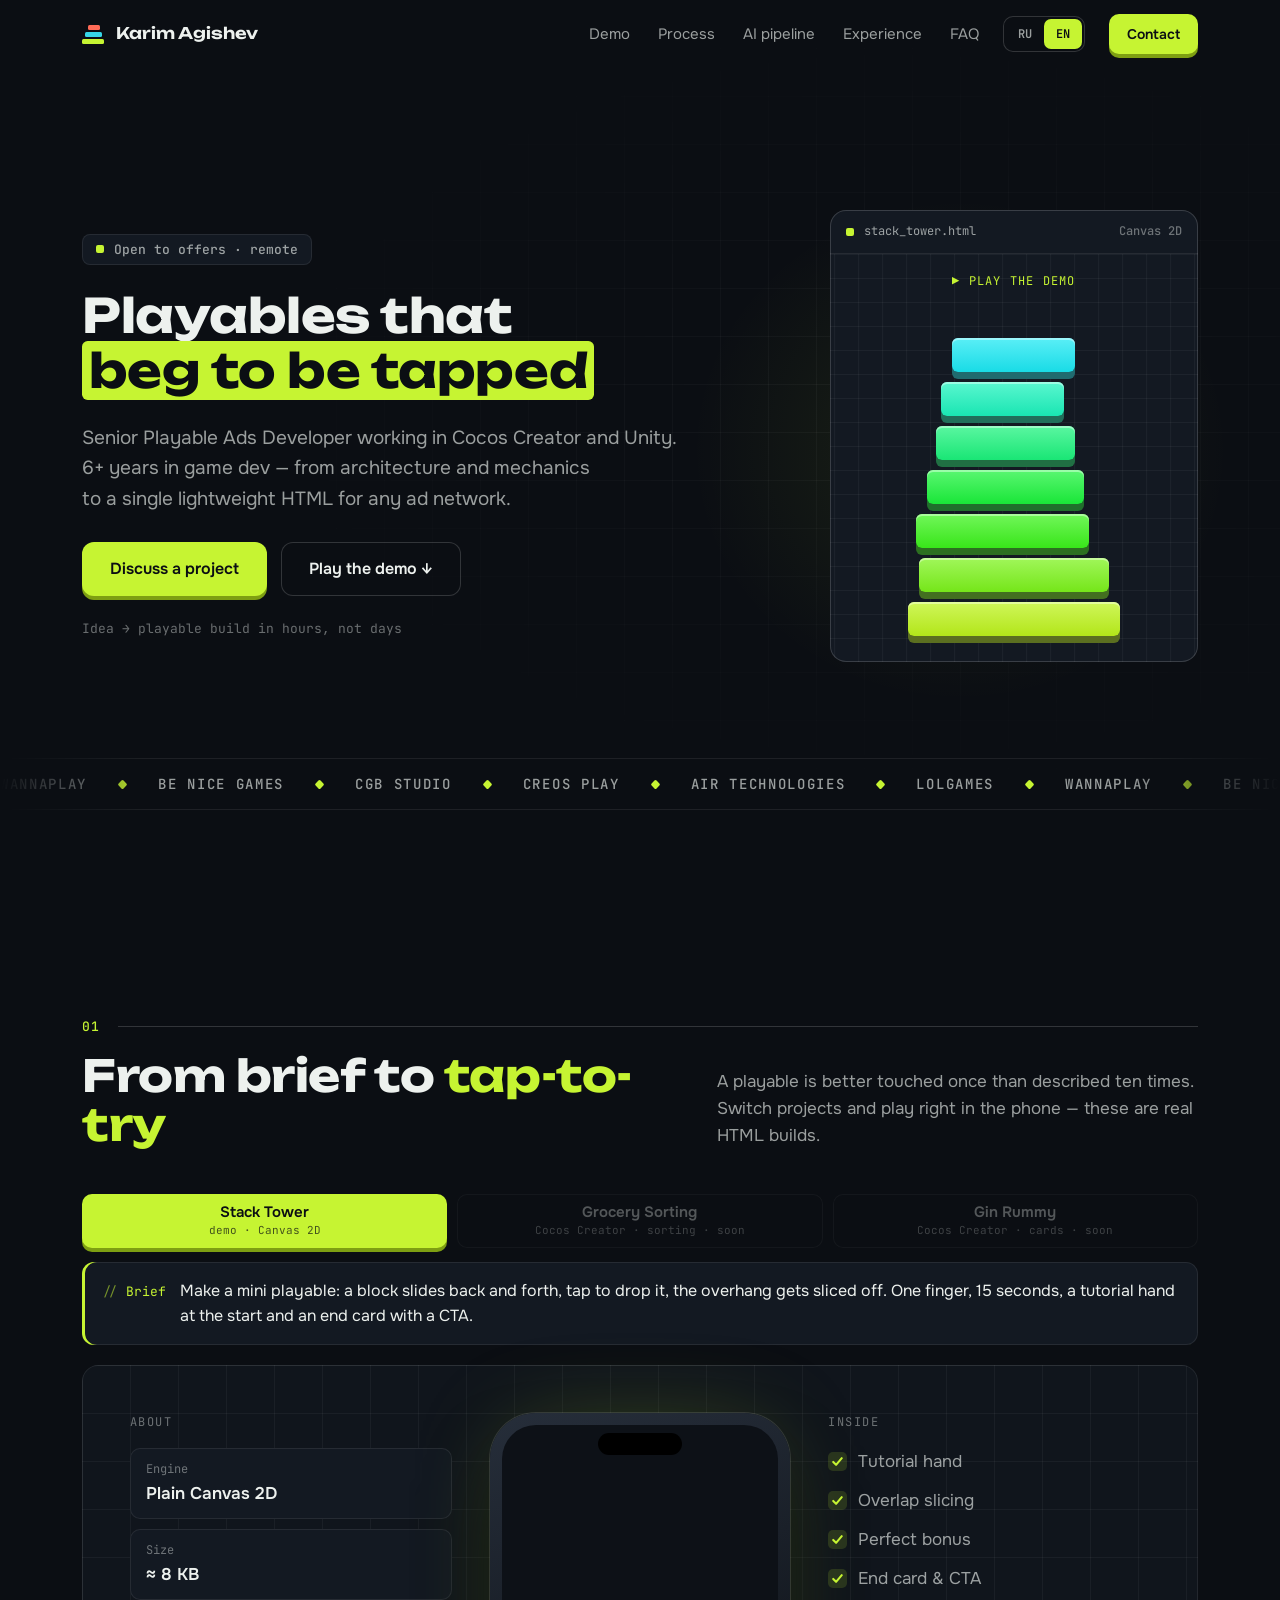
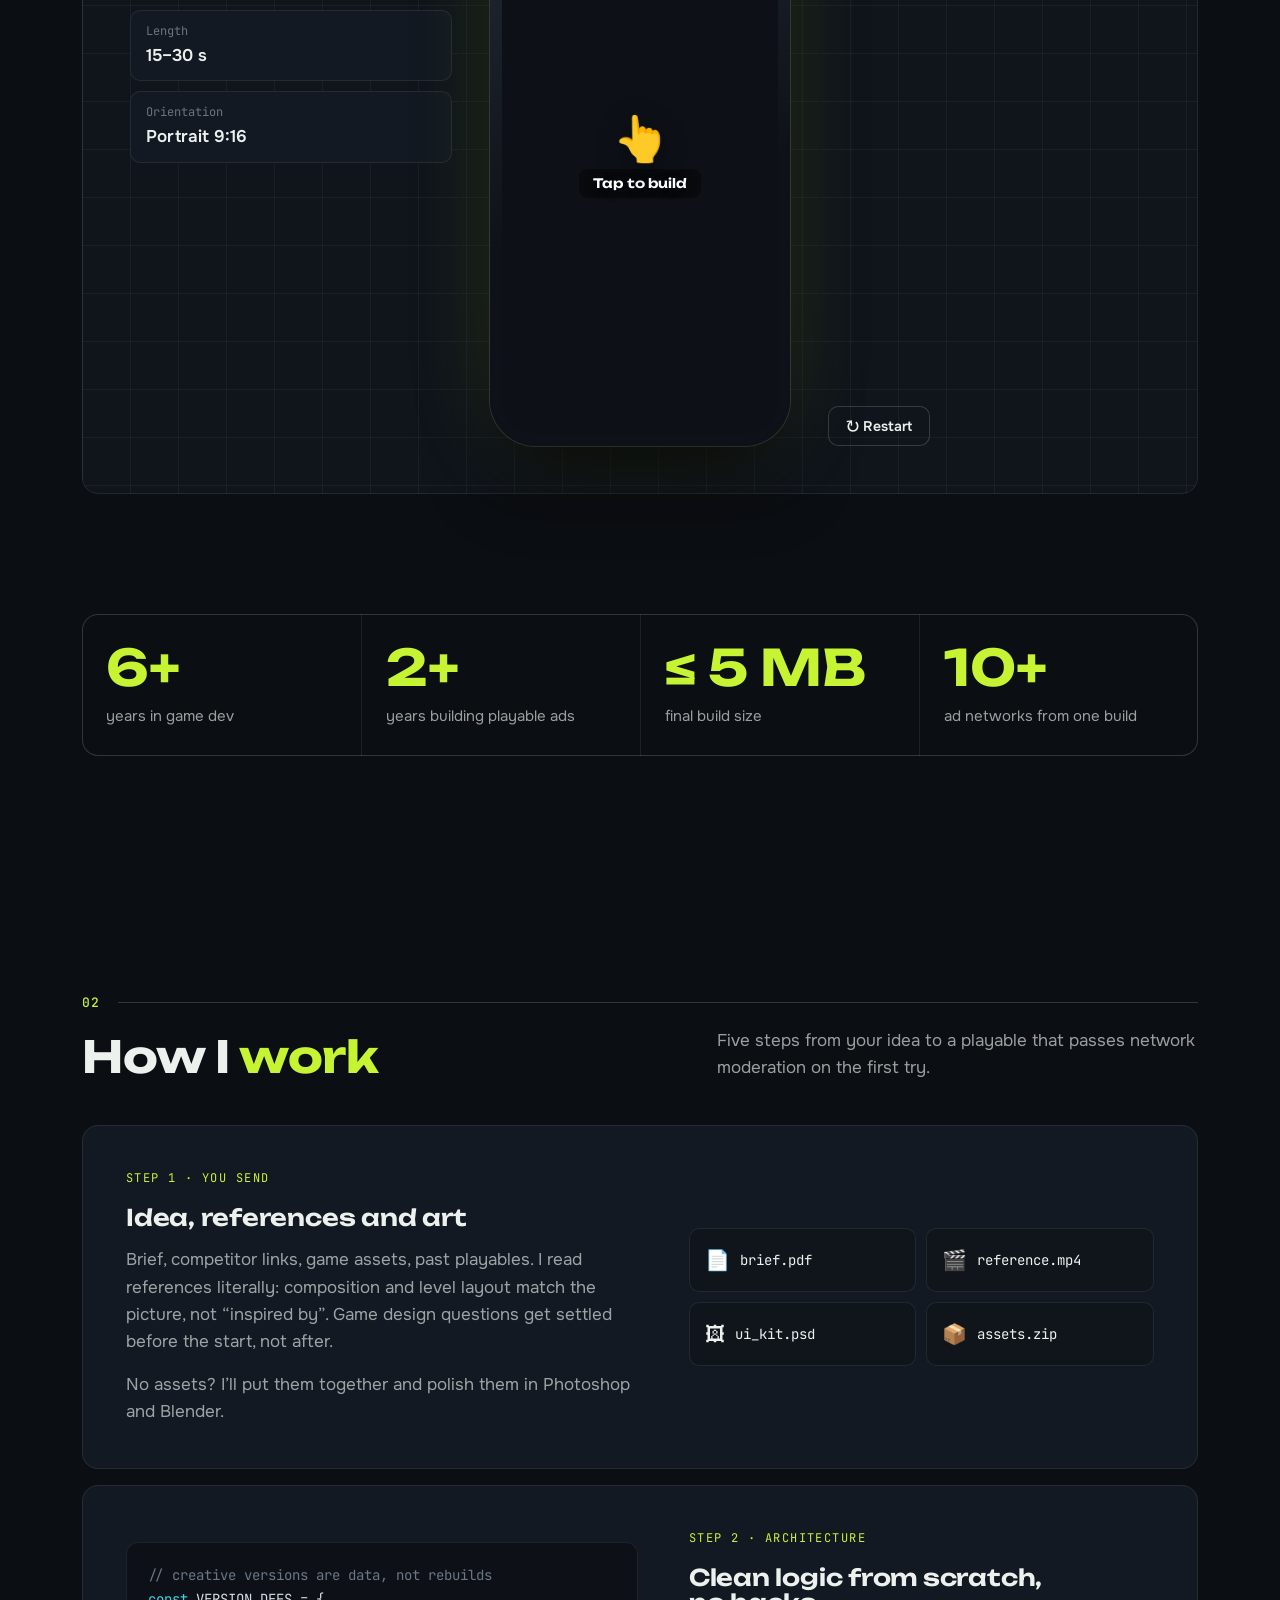
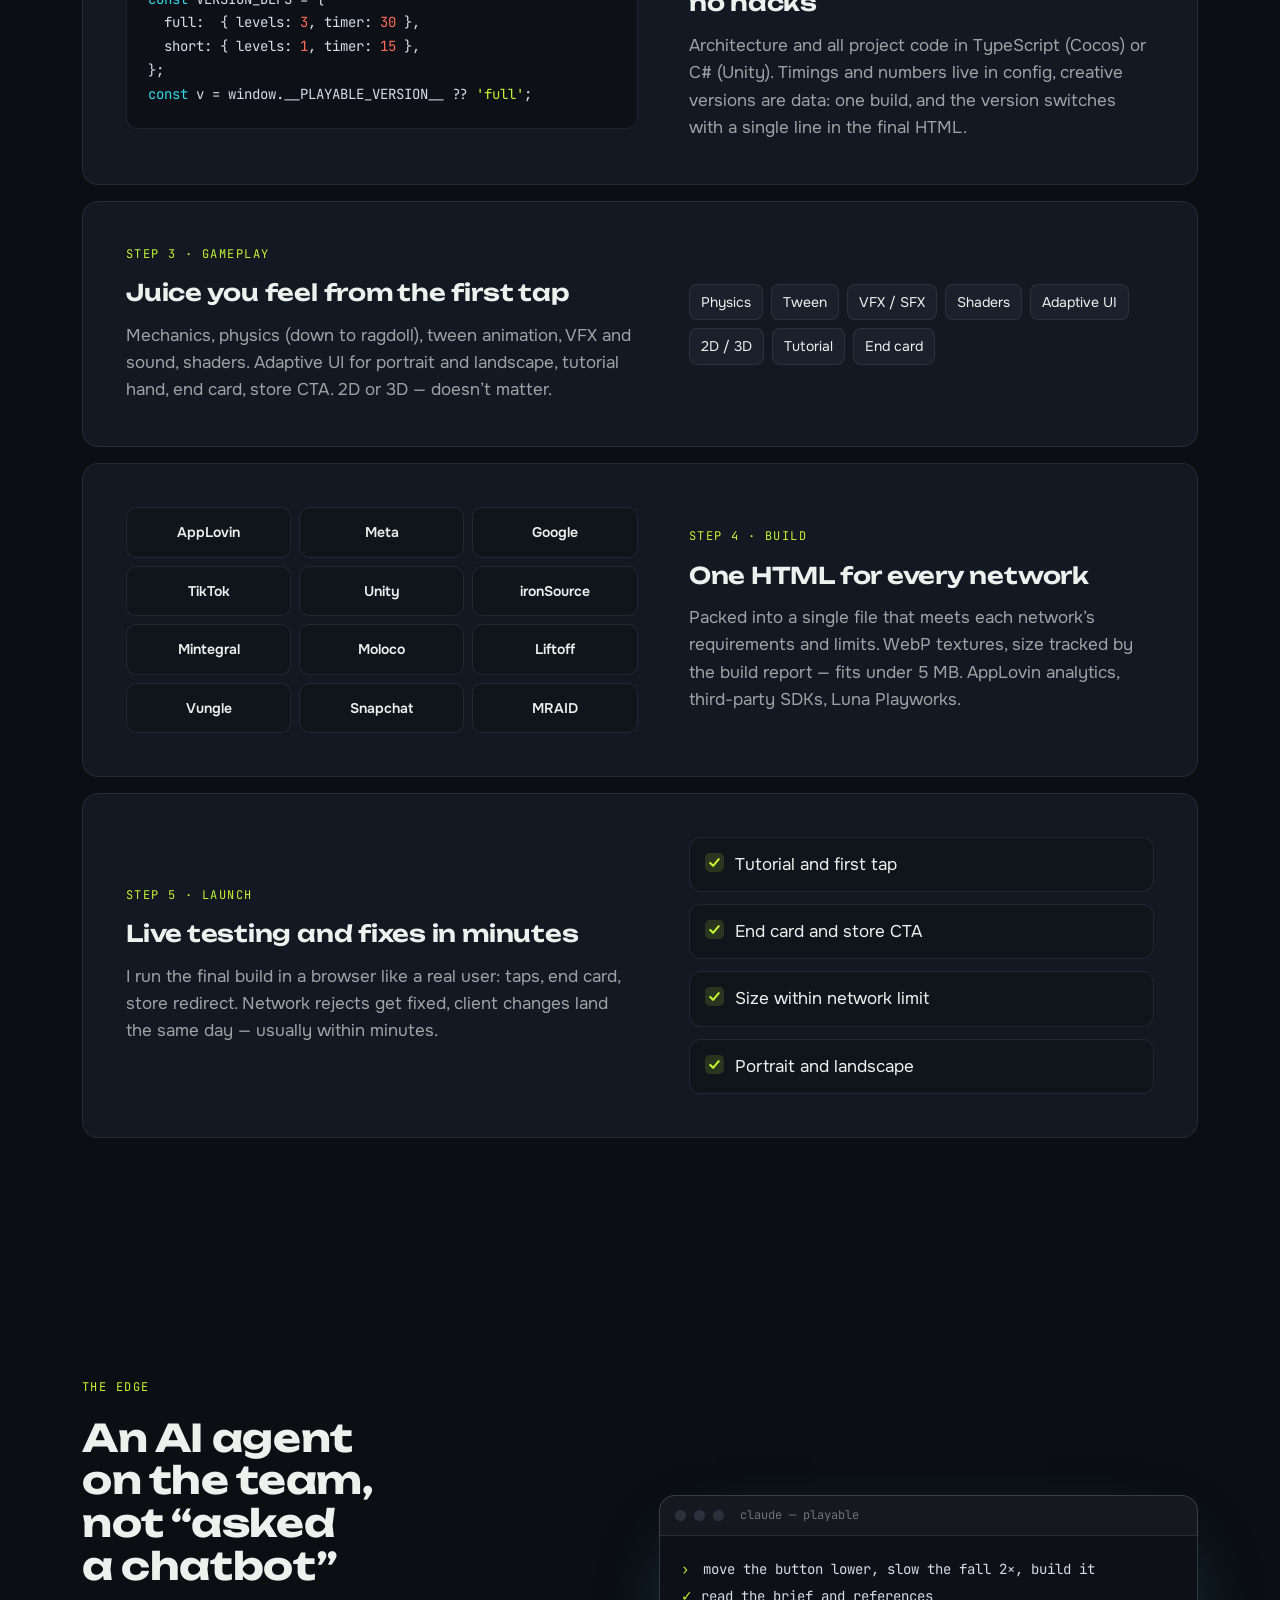
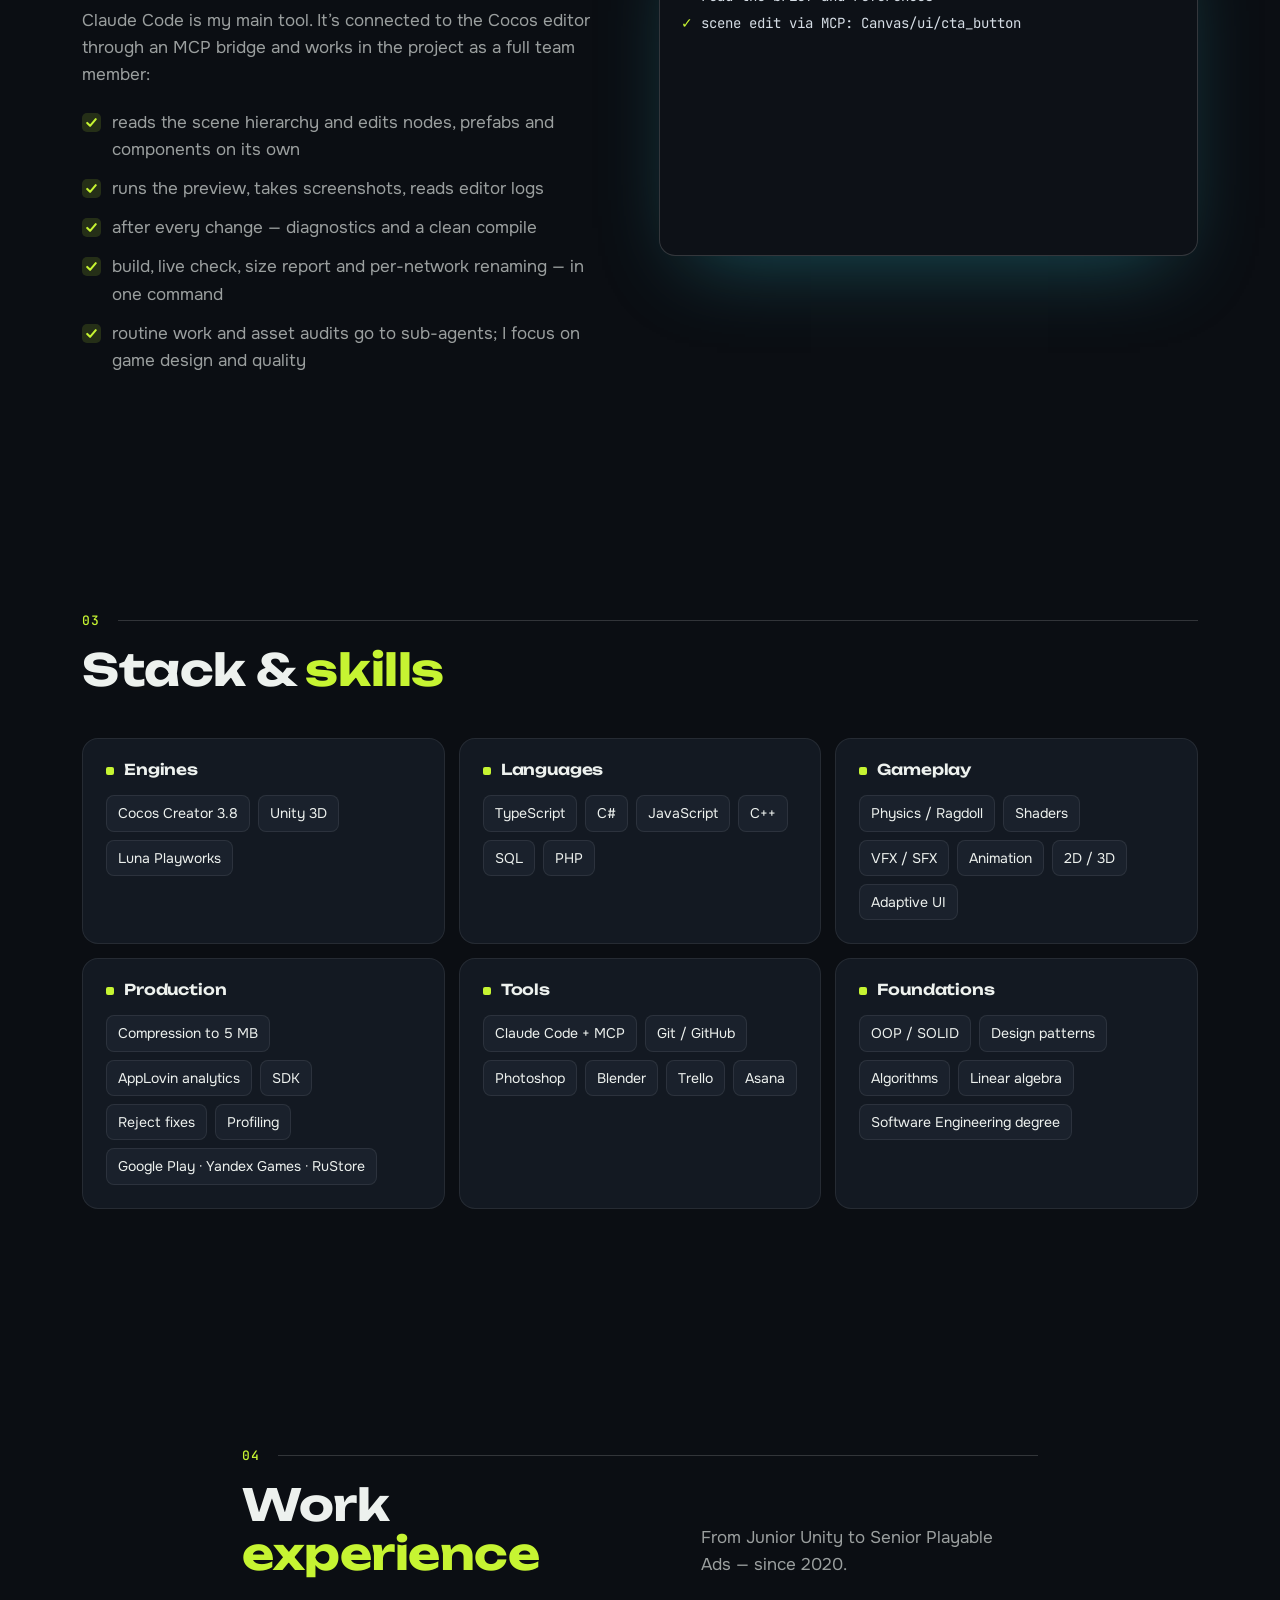
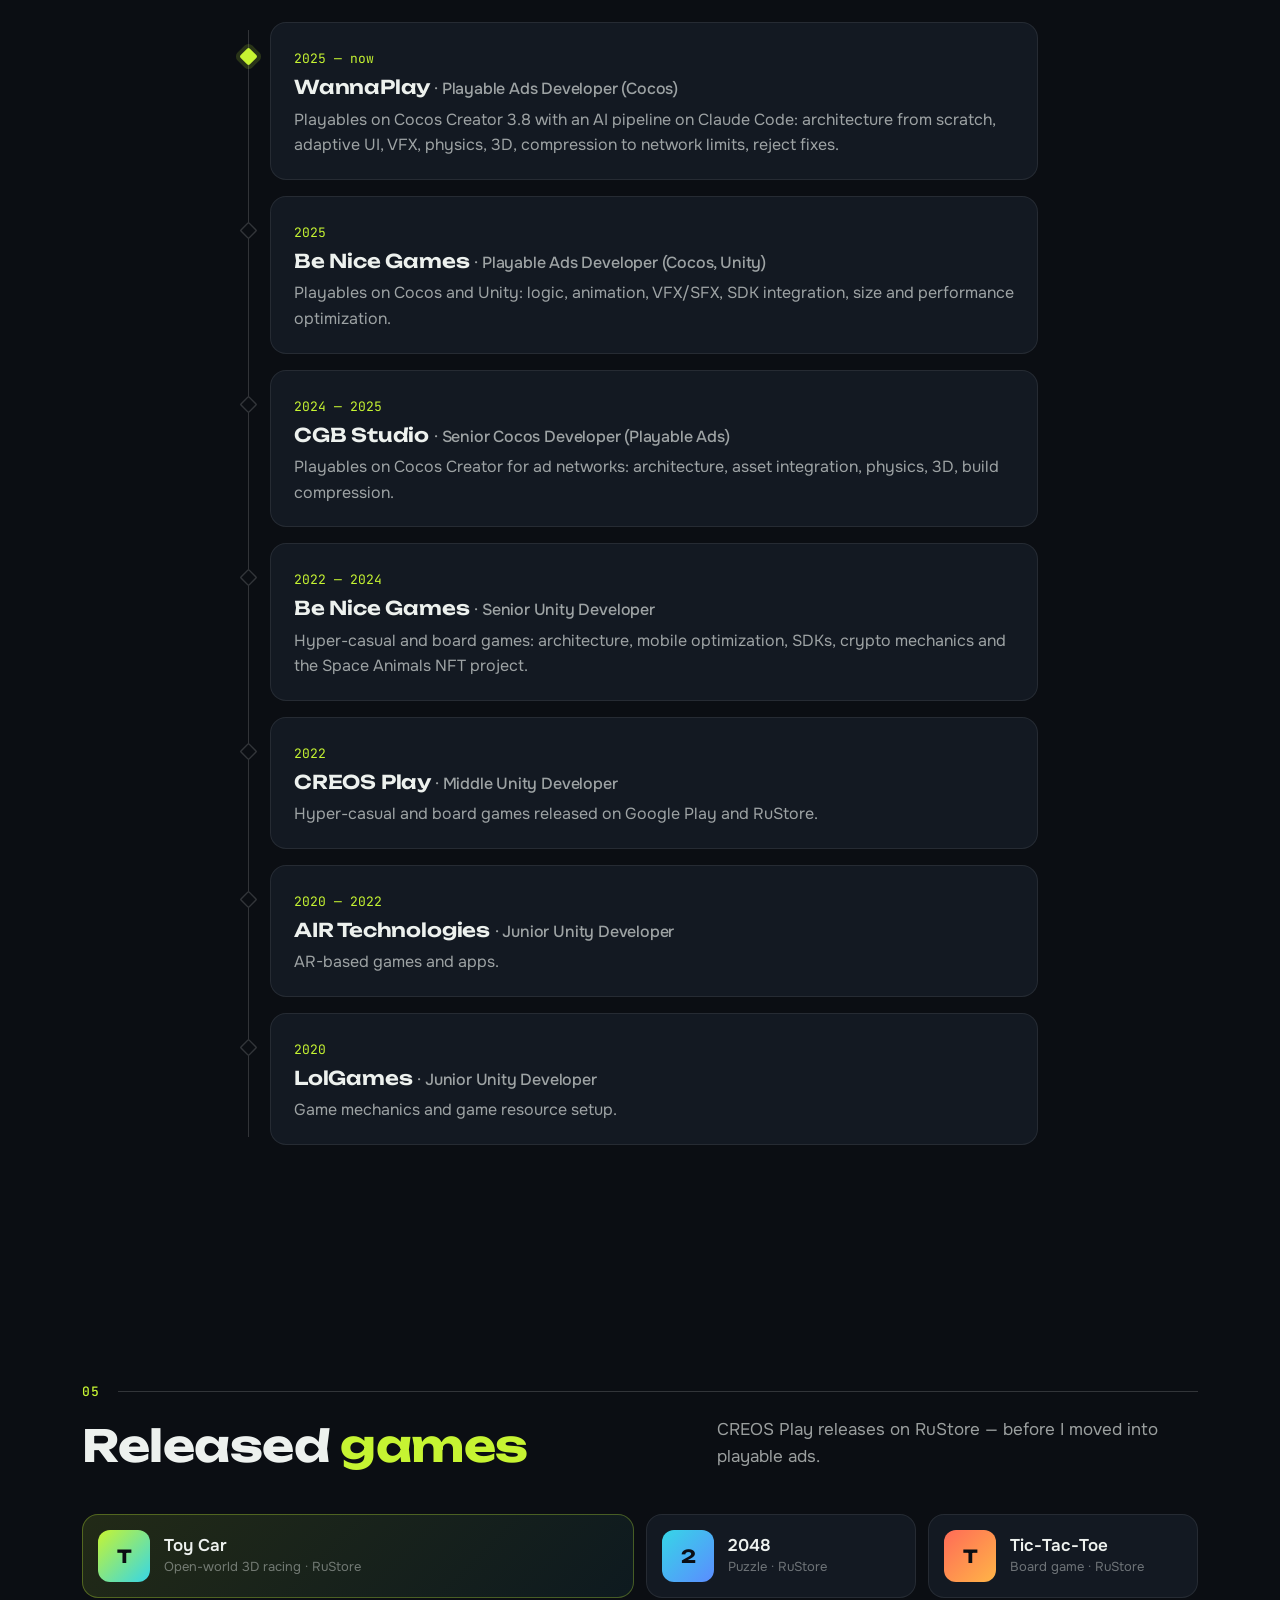
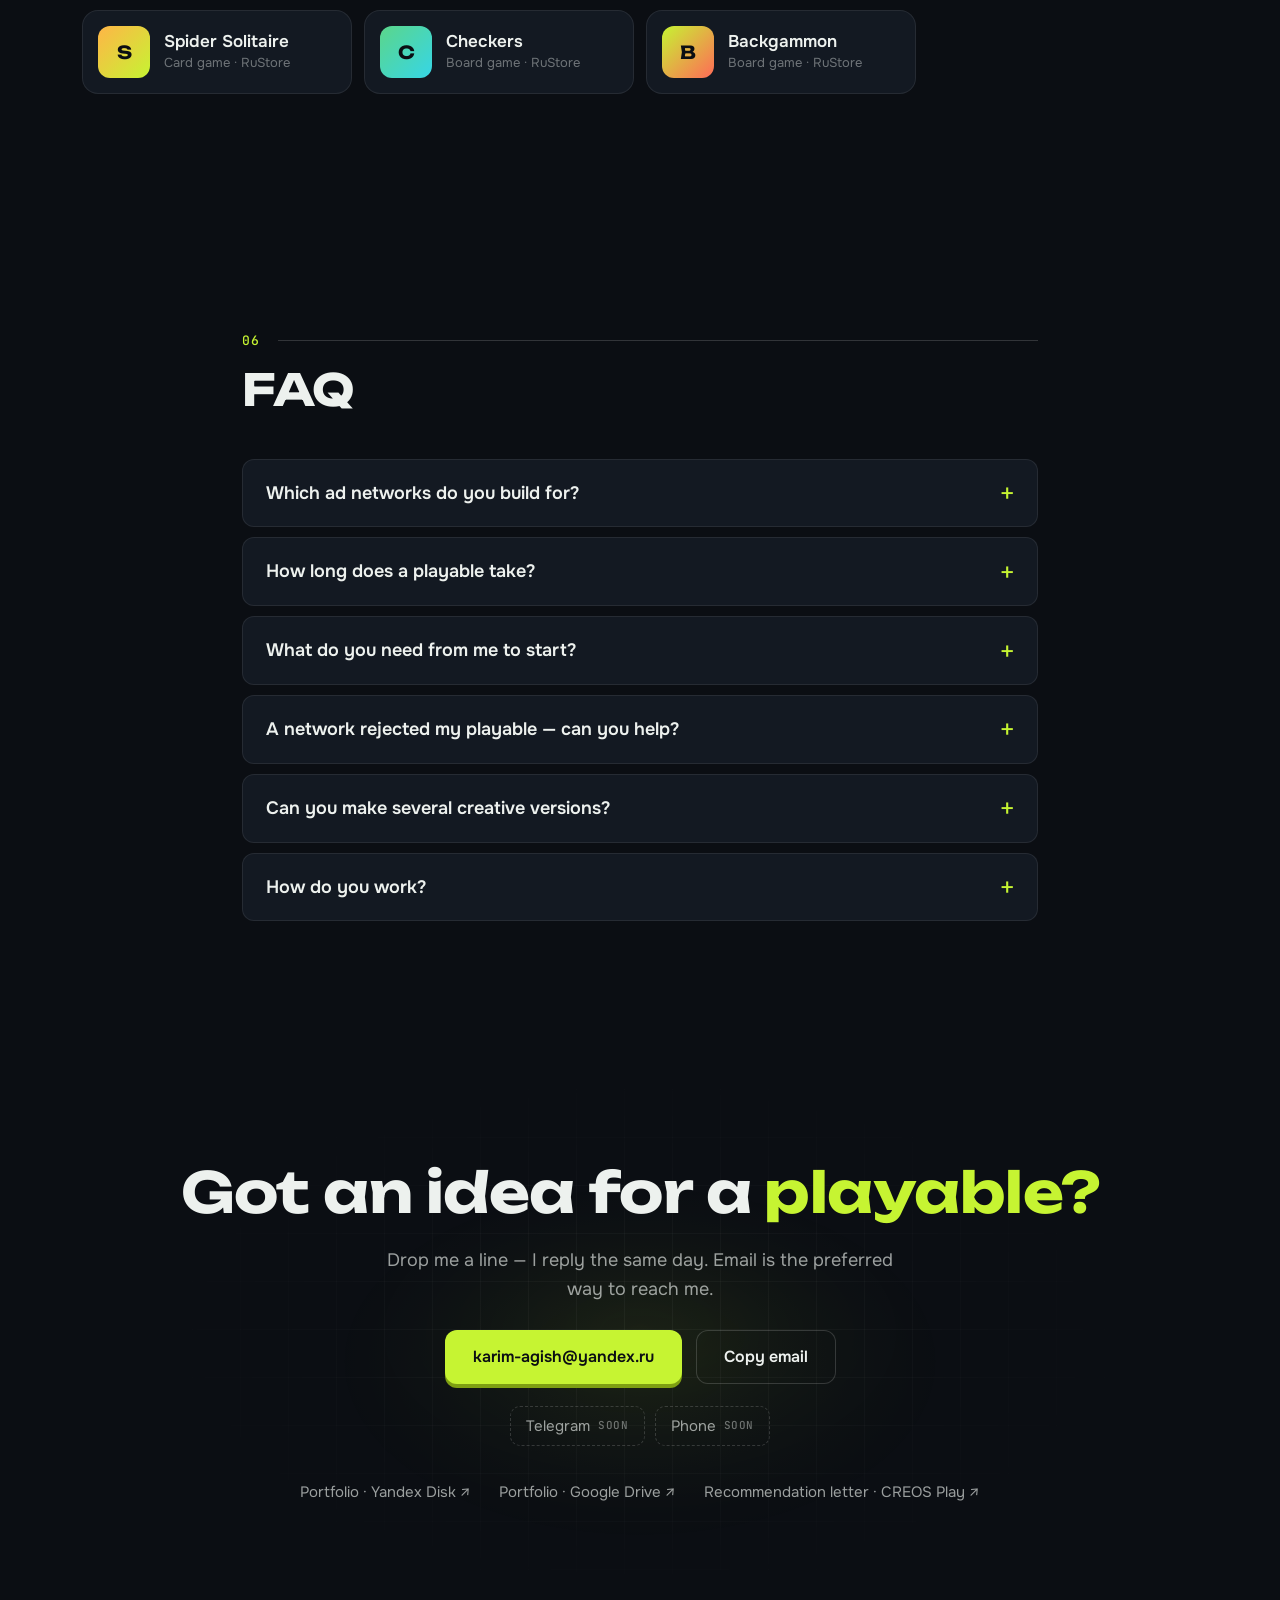
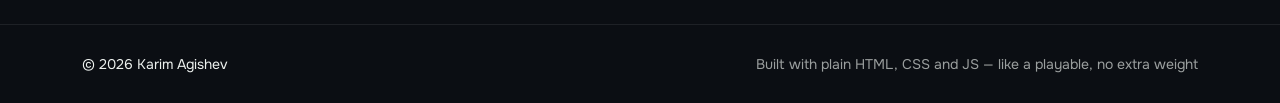
==== commit 55a5d44c: "Свой стиль вместо копии plbx.ai Графит + сетка-чертёж, лайм/бирюза/коралл, шрифт Unbounded, аркадные" ====
--- a/index.html
+++ b/index.html
@@ -7,11 +7,11 @@
   <meta name="description" content="Senior Playable Ads Developer на Cocos Creator и Unity. Плеиблы под AppLovin, Meta, Google, TikTok, Unity и другие сети — от идеи до одного HTML за часы." data-l10n data-en-content="Senior Playable Ads Developer on Cocos Creator and Unity. Playables for AppLovin, Meta, Google, TikTok, Unity and other networks — from idea to a single HTML in hours.">
   <meta property="og:title" content="Карим Агишев — Playable Ads Developer" data-l10n data-en-content="Karim Agishev — Playable Ads Developer">
   <meta property="og:description" content="Плеиблы на Cocos Creator и Unity под все рекламные сети. 6+ лет в геймдеве." data-l10n data-en-content="Playables on Cocos Creator and Unity for every ad network. 6+ years in game dev.">
-  <meta name="theme-color" content="#06020D">
-  <link rel="icon" href="data:image/svg+xml,%3Csvg xmlns='http://www.w3.org/2000/svg' viewBox='0 0 32 32'%3E%3Crect x='2' y='2' width='13' height='13' rx='3' fill='%23FF8A1F'/%3E%3Crect x='17' y='2' width='13' height='13' rx='3' fill='%23E04BFF'/%3E%3Crect x='2' y='17' width='13' height='13' rx='3' fill='%233D5BFF'/%3E%3Crect x='17' y='17' width='13' height='13' rx='3' fill='%237B3CFF'/%3E%3C/svg%3E">
+  <meta name="theme-color" content="#0B0E13">
+  <link rel="icon" href="data:image/svg+xml,%3Csvg xmlns='http://www.w3.org/2000/svg' viewBox='0 0 32 32'%3E%3Crect x='10' y='4' width='14' height='7' rx='2' fill='%23FF6B57'/%3E%3Crect x='6' y='13' width='20' height='7' rx='2' fill='%2336D6E7'/%3E%3Crect x='2' y='22' width='28' height='7' rx='2' fill='%23C6F432'/%3E%3C/svg%3E">
   <link rel="preconnect" href="https://fonts.googleapis.com">
   <link rel="preconnect" href="https://fonts.gstatic.com" crossorigin>
-  <link href="https://fonts.googleapis.com/css2?family=Geologica:wght@400;500;600;700;800&family=Onest:wght@400;500;600;700&family=JetBrains+Mono:wght@400;600&display=swap" rel="stylesheet">
+  <link href="https://fonts.googleapis.com/css2?family=Unbounded:wght@500;600;700&family=Onest:wght@400;500;600;700&family=JetBrains+Mono:wght@400;500;600&display=swap" rel="stylesheet">
   <link rel="stylesheet" href="assets/css/style.css">
   <!-- в <head>, а не в конце body: язык должен встать до первой отрисовки -->
   <script src="assets/js/i18n.js"></script>
@@ -25,7 +25,7 @@
 <header class="header" id="top">
   <div class="header__inner">
     <a class="logo" href="#top" aria-label="На главную" data-l10n data-en-aria-label="Home">
-      <span class="logo__mark" aria-hidden="true"><i></i><i></i><i></i><i></i></span>
+      <span class="logo__mark" aria-hidden="true"><i></i><i></i><i></i></span>
       <span class="logo__text"><span lang="ru">Карим Агишев</span><span lang="en">Karim Agishev</span></span>
     </a>
     <nav class="nav" id="nav">
@@ -39,7 +39,7 @@
       <button type="button" data-set-lang="ru">RU</button>
       <button type="button" data-set-lang="en">EN</button>
     </div>
-    <a class="btn btn--white btn--sm header__cta" href="#contact"><span lang="ru">Связаться</span><span lang="en">Contact</span></a>
+    <a class="btn btn--primary btn--sm header__cta" href="#contact"><span lang="ru">Связаться</span><span lang="en">Contact</span></a>
     <button class="burger" id="burger" aria-label="Меню" data-l10n data-en-aria-label="Menu" aria-expanded="false"><span></span><span></span></button>
   </div>
 </header>
@@ -48,18 +48,26 @@
 
 <!-- ───────────── Hero ───────────── -->
 <section class="hero">
-  <div class="hero__tunnel" aria-hidden="true"></div>
-  <div class="hero__glow" aria-hidden="true"></div>
-  <div class="container hero__inner">
-    <svg class="sparkle" viewBox="0 0 40 40" aria-hidden="true"><path d="M20 0c1.4 10.6 8.4 17.6 20 20-11.6 2.4-18.6 9.4-20 20-1.4-10.6-8.4-17.6-20-20C11.6 17.6 18.6 10.6 20 0z"/></svg>
-    <span class="chip"><span class="dot"></span><span lang="ru">Открыт к предложениям · удалённо</span><span lang="en">Open to offers · remote</span></span>
-    <h1 class="hero__title"><span lang="ru">Плеиблы, в которые<br><span class="grad">хочется тапнуть</span></span><span lang="en">Playables that<br><span class="grad">beg to be tapped</span></span></h1>
-    <p class="hero__lead"><span lang="ru">Senior Playable Ads Developer на&nbsp;Cocos Creator и&nbsp;Unity. Больше 6&nbsp;лет в&nbsp;геймдеве&nbsp;— от&nbsp;архитектуры и&nbsp;механики до&nbsp;одного лёгкого HTML под любую рекламную сеть.</span><span lang="en">Senior Playable Ads Developer working in&nbsp;Cocos Creator and&nbsp;Unity. 6+&nbsp;years in&nbsp;game dev&nbsp;— from architecture and mechanics to&nbsp;a&nbsp;single lightweight HTML for any ad&nbsp;network.</span></p>
-    <div class="hero__actions">
-      <a class="btn btn--orange" href="#contact"><span lang="ru">Обсудить проект</span><span lang="en">Discuss a project</span></a>
-      <a class="btn btn--ghost" href="#play"><span lang="ru">Сыграть в демо ↓</span><span lang="en">Play the demo ↓</span></a>
-    </div>
-    <p class="hero__note"><span lang="ru">Идея → играбельный билд за часы, а не за дни</span><span lang="en">Idea → playable build in hours, not days</span></p>
+  <div class="container hero__grid">
+    <div class="hero__copy">
+      <span class="chip"><span class="dot"></span><span lang="ru">Открыт к предложениям · удалённо</span><span lang="en">Open to offers · remote</span></span>
+      <h1 class="hero__title"><span lang="ru">Плеиблы, в которые<br><span class="accent">хочется тапнуть</span></span><span lang="en">Playables that<br><span class="accent">beg to be tapped</span></span></h1>
+      <p class="hero__lead"><span lang="ru">Senior Playable Ads Developer на&nbsp;Cocos Creator и&nbsp;Unity. Больше 6&nbsp;лет в&nbsp;геймдеве&nbsp;— от&nbsp;архитектуры и&nbsp;механики до&nbsp;одного лёгкого HTML под любую рекламную сеть.</span><span lang="en">Senior Playable Ads Developer working in&nbsp;Cocos Creator and&nbsp;Unity. 6+&nbsp;years in&nbsp;game dev&nbsp;— from architecture and mechanics to&nbsp;a&nbsp;single lightweight HTML for any ad&nbsp;network.</span></p>
+      <div class="hero__actions">
+        <a class="btn btn--primary" href="#contact"><span lang="ru">Обсудить проект</span><span lang="en">Discuss a project</span></a>
+        <a class="btn btn--ghost" href="#play"><span lang="ru">Сыграть в демо ↓</span><span lang="en">Play the demo ↓</span></a>
+      </div>
+      <p class="hero__note"><span lang="ru">Идея → играбельный билд за часы, а не за дни</span><span lang="en">Idea → playable build in hours, not days</span></p>
+    </div>
+
+    <!-- башня из блоков — та же механика, что в демо ниже; клик ведёт к нему -->
+    <a class="hero__art" href="#play" aria-label="Сыграть в демо" data-l10n data-en-aria-label="Play the demo">
+      <span class="art__bar mono"><i></i>stack_tower.html<b>Canvas 2D</b></span>
+      <span class="art__field">
+        <span class="art__hint mono"><span lang="ru">▶ сыграть в демо</span><span lang="en">▶ play the demo</span></span>
+        <span class="tower" id="heroTower" aria-hidden="true"></span>
+      </span>
+    </a>
   </div>
 
   <div class="marquee" aria-label="Студии, где я работал" data-l10n data-en-aria-label="Studios I've worked with">
@@ -73,9 +81,8 @@
 <!-- ───────────── Демо / проекты ───────────── -->
 <section class="section play" id="play">
   <div class="container">
-    <div class="section__head center reveal">
-      <svg class="sparkle sparkle--sm" viewBox="0 0 40 40" aria-hidden="true"><path d="M20 0c1.4 10.6 8.4 17.6 20 20-11.6 2.4-18.6 9.4-20 20-1.4-10.6-8.4-17.6-20-20C11.6 17.6 18.6 10.6 20 0z"/></svg>
-      <h2><span lang="ru">От ТЗ до</span><span lang="en">From brief to</span> <span class="grad">tap-to-try</span></h2>
+    <div class="section__head reveal">
+      <h2><span lang="ru">От ТЗ до</span><span lang="en">From brief to</span> <span class="accent">tap-to-try</span></h2>
       <p><span lang="ru">Плеибл лучше один раз потрогать, чем десять раз описать. Переключайте проекты и играйте прямо в&nbsp;телефоне&nbsp;— это настоящие HTML-сборки.</span><span lang="en">A playable is better touched once than described ten times. Switch projects and play right in&nbsp;the&nbsp;phone&nbsp;— these are real HTML builds.</span></p>
     </div>
 
@@ -84,7 +91,6 @@
     <div class="brief reveal">
       <span class="brief__label mono"><span lang="ru">ТЗ</span><span lang="en">Brief</span></span>
       <p class="brief__text" id="projectBrief"></p>
-      <span class="brief__send" aria-hidden="true">↑</span>
     </div>
 
     <div class="stage reveal">
@@ -109,20 +115,20 @@
 
 <!-- ───────────── Цифры ───────────── -->
 <section class="section stats">
-  <div class="container stats__grid">
+  <div class="container"><div class="stats__grid">
     <div class="stat reveal"><b data-count="6" data-suffix="+">0</b><span><span lang="ru">лет в геймдеве</span><span lang="en">years in game dev</span></span></div>
     <div class="stat reveal"><b data-count="2" data-suffix="+">0</b><span><span lang="ru">года делаю Playable Ads</span><span lang="en">years building playable ads</span></span></div>
     <!-- единица — отдельной парой, а не data-suffix: счётчик отрабатывает один раз и язык бы не сменил -->
     <div class="stat reveal"><b><i data-count="5" data-prefix="≤ ">0</i><i lang="ru"> МБ</i><i lang="en"> MB</i></b><span><span lang="ru">вес готового билда</span><span lang="en">final build size</span></span></div>
     <div class="stat reveal"><b data-count="10" data-suffix="+">0</b><span><span lang="ru">рекламных сетей из одного билда</span><span lang="en">ad networks from one build</span></span></div>
-  </div>
+  </div></div>
 </section>
 
 <!-- ───────────── Как работаю ───────────── -->
 <section class="section" id="process">
   <div class="container">
-    <div class="section__head center reveal">
-      <h2><span lang="ru">Как я <span class="grad">работаю</span></span><span lang="en">How I <span class="grad">work</span></span></h2>
+    <div class="section__head reveal">
+      <h2><span lang="ru">Как я <span class="accent">работаю</span></span><span lang="en">How I <span class="accent">work</span></span></h2>
       <p><span lang="ru">Пять шагов от вашей идеи до плеибла, который проходит модерацию сети с первого раза.</span><span lang="en">Five steps from your idea to a playable that passes network moderation on the first try.</span></p>
     </div>
 
@@ -241,8 +247,8 @@
 <!-- ───────────── Навыки ───────────── -->
 <section class="section" id="skills">
   <div class="container">
-    <div class="section__head center reveal">
-      <h2><span lang="ru">Стек и <span class="grad">навыки</span></span><span lang="en">Stack &amp; <span class="grad">skills</span></span></h2>
+    <div class="section__head reveal">
+      <h2><span lang="ru">Стек и <span class="accent">навыки</span></span><span lang="en">Stack &amp; <span class="accent">skills</span></span></h2>
     </div>
     <div class="skills">
       <div class="skill-card reveal">
@@ -276,8 +282,8 @@
 <!-- ───────────── Опыт ───────────── -->
 <section class="section" id="experience">
   <div class="container narrow">
-    <div class="section__head center reveal">
-      <h2><span lang="ru">Опыт <span class="grad">работы</span></span><span lang="en">Work <span class="grad">experience</span></span></h2>
+    <div class="section__head reveal">
+      <h2><span lang="ru">Опыт <span class="accent">работы</span></span><span lang="en">Work <span class="accent">experience</span></span></h2>
       <p><span lang="ru">От Junior Unity до Senior Playable Ads&nbsp;— с 2020 года.</span><span lang="en">From Junior Unity to Senior Playable Ads&nbsp;— since 2020.</span></p>
     </div>
     <ol class="timeline">
@@ -323,8 +329,8 @@
 <!-- ───────────── Выпущенные игры ───────────── -->
 <section class="section" id="games">
   <div class="container">
-    <div class="section__head center reveal">
-      <h2><span lang="ru">Выпущенные <span class="grad">игры</span></span><span lang="en">Released <span class="grad">games</span></span></h2>
+    <div class="section__head reveal">
+      <h2><span lang="ru">Выпущенные <span class="accent">игры</span></span><span lang="en">Released <span class="accent">games</span></span></h2>
       <p><span lang="ru">Релизы CREOS Play в RuStore&nbsp;— до перехода в Playable Ads.</span><span lang="en">CREOS Play releases on RuStore&nbsp;— before I moved into playable ads.</span></p>
     </div>
     <div class="games" id="gamesGrid"></div>
@@ -334,7 +340,7 @@
 <!-- ───────────── FAQ ───────────── -->
 <section class="section" id="faq">
   <div class="container narrow">
-    <div class="section__head center reveal">
+    <div class="section__head reveal">
       <h2>FAQ</h2>
     </div>
     <div class="faq reveal">
@@ -370,13 +376,12 @@
 <section class="section contact" id="contact">
   <div class="contact__glow" aria-hidden="true"></div>
   <div class="container center reveal">
-    <svg class="sparkle" viewBox="0 0 40 40" aria-hidden="true"><path d="M20 0c1.4 10.6 8.4 17.6 20 20-11.6 2.4-18.6 9.4-20 20-1.4-10.6-8.4-17.6-20-20C11.6 17.6 18.6 10.6 20 0z"/></svg>
-    <h2><span lang="ru">Есть идея для <span class="grad">плеибла?</span></span><span lang="en">Got an idea for a <span class="grad">playable?</span></span></h2>
+    <h2><span lang="ru">Есть идея для <span class="accent">плеибла?</span></span><span lang="en">Got an idea for a <span class="accent">playable?</span></span></h2>
     <p class="contact__lead"><span lang="ru">Напишите&nbsp;— отвечу в тот же день. Почта&nbsp;— предпочтительный способ связи.</span><span lang="en">Drop me a&nbsp;line&nbsp;— I reply the same day. Email is the preferred way to reach me.</span></p>
     <div class="hero__actions">
       <!-- две ссылки, а не одна: у письма тема на языке посетителя -->
-      <a lang="ru" class="btn btn--orange" href="mailto:karim-agish@yandex.ru?subject=%D0%9F%D0%BB%D0%B5%D0%B8%D0%B1%D0%BB">karim-agish@yandex.ru</a>
-      <a lang="en" class="btn btn--orange" href="mailto:karim-agish@yandex.ru?subject=Playable">karim-agish@yandex.ru</a>
+      <a lang="ru" class="btn btn--primary" href="mailto:karim-agish@yandex.ru?subject=%D0%9F%D0%BB%D0%B5%D0%B8%D0%B1%D0%BB">karim-agish@yandex.ru</a>
+      <a lang="en" class="btn btn--primary" href="mailto:karim-agish@yandex.ru?subject=Playable">karim-agish@yandex.ru</a>
       <button class="btn btn--ghost" id="copyEmail" data-email="karim-agish@yandex.ru"><span lang="ru">Скопировать почту</span><span lang="en">Copy email</span></button>
     </div>
     <!-- Telegram, телефон — из CONTACTS в projects.js; пустое поле рисуется заглушкой -->
--- a/assets/css/style.css
+++ b/assets/css/style.css
@@ -1,30 +1,31 @@
-/* Палитра и ритм — по мотивам plbx.ai: почти чёрный фиолетовый фон,
-   фиолетово-синие свечения, оранжевый градиент на главной кнопке.
-   Шрифты с кириллицей: Bricolage Grotesque её не поддерживает,
-   поэтому заголовки — Geologica (близкий по характеру гротеск). */
+/* Своя айдентика (09.10.2026): графит + кислотный лайм, сетка-«чертёж», башня из
+   блоков как в демо, аркадные кнопки с «торцом». Первая версия была по мотивам
+   plbx.ai (фиолет/оранж, свечения, туннель из квадратов, стекло) и читалась как
+   копия — всё это убрано, не возвращать.
+   Шрифты с кириллицей: заголовки — Unbounded (широкий, «игровой»), текст — Onest. */
 :root {
-  --bg: #06020D;
-  --bg-2: #0C0618;
-  --card: rgba(255, 255, 255, 0.035);
-  --card-2: rgba(255, 255, 255, 0.06);
-  --line: rgba(255, 255, 255, 0.09);
+  --bg: #0B0E13;
+  --bg-2: #10151C;
+  --surface: #131922;
+  --surface-2: #1A212C;
+  --line: rgba(255, 255, 255, 0.08);
   --line-2: rgba(255, 255, 255, 0.16);
-  --text: #F5F2FB;
-  --muted: rgba(245, 242, 251, 0.62);
-  --dim: rgba(245, 242, 251, 0.4);
-  --violet: #7B3CFF;
-  --blue: #3D5BFF;
-  --pink: #E04BFF;
-  --orange: #FF8A1F;
-  --orange-2: #FF4F1F;
-  --green: #3DDC97;
-
-  --font-head: "Geologica", "Segoe UI", system-ui, sans-serif;
+  --grid: rgba(255, 255, 255, 0.045);
+  --text: #EDF1EE;
+  --muted: rgba(237, 241, 238, 0.64);
+  --dim: rgba(237, 241, 238, 0.42);
+  --lime: #C6F432;
+  --lime-deep: #7E9F12;   /* «торец» лаймовой кнопки: нажатие сдвигает её вниз на эту полосу */
+  --cyan: #36D6E7;
+  --coral: #FF6B57;
+  --ink: #0B0E13;         /* текст на лаймовом */
+
+  --font-head: "Unbounded", "Segoe UI", system-ui, sans-serif;
   --font-body: "Onest", "Segoe UI", system-ui, sans-serif;
   --font-mono: "JetBrains Mono", ui-monospace, Consolas, monospace;
 
-  --radius: 20px;
-  --radius-lg: 28px;
+  --radius: 12px;
+  --radius-lg: 16px;
   --gutter: clamp(16px, 4vw, 32px);
   --maxw: 1180px;
 }
@@ -41,78 +42,84 @@
   -webkit-font-smoothing: antialiased;
   overflow-x: hidden;
 }
+::selection { background: var(--lime); color: var(--ink); }
+:focus-visible { outline: 2px solid var(--lime); outline-offset: 3px; }
 img { max-width: 100%; display: block; }
 a { color: inherit; }
-h1, h2, h3, h4 { font-family: var(--font-head); margin: 0; line-height: 1.08; letter-spacing: -0.02em; }
-h2 { font-size: clamp(32px, 5vw, 52px); font-weight: 700; }
-h3 { font-size: clamp(22px, 2.6vw, 28px); font-weight: 600; }
+/* Unbounded широкий: отрицательный трекинг как у узких гротесков ему не нужен */
+h1, h2, h3, h4 { font-family: var(--font-head); margin: 0; line-height: 1.12; letter-spacing: -0.01em; }
+h2 { font-size: clamp(28px, 4vw, 44px); font-weight: 700; }
+h3 { font-size: clamp(19px, 2.2vw, 23px); font-weight: 600; }
 p { margin: 0; }
 .muted { color: var(--muted); }
 .mono { font-family: var(--font-mono); }
 .center { text-align: center; }
+.accent { color: var(--lime); }
+
+/* сетка-«чертёж» — общий мотив фона: hero, сцена с телефоном, контакты */
+.hero::before, .stage, .art__field, .contact__glow {
+  background-image:
+    linear-gradient(var(--grid) 1px, transparent 1px),
+    linear-gradient(90deg, var(--grid) 1px, transparent 1px);
+  background-size: 48px 48px;
+}
 
 .container { width: 100%; max-width: var(--maxw); margin: 0 auto; padding: 0 var(--gutter); }
 .container.narrow { max-width: 860px; }
-.section { position: relative; padding: clamp(72px, 10vw, 128px) 0; }
-.section__head { max-width: 680px; margin: 0 auto 48px; }
-.section__head p { color: var(--muted); margin-top: 18px; font-size: 18px; }
-
-.grad {
-  background: linear-gradient(92deg, #B58CFF 0%, #E04BFF 45%, #FF8A1F 100%);
-  -webkit-background-clip: text; background-clip: text; color: transparent;
-}
-
-.sparkle { width: 40px; height: 40px; fill: #fff; filter: drop-shadow(0 0 18px rgba(180, 140, 255, .8)); animation: twinkle 3.2s ease-in-out infinite; }
-.sparkle--sm { width: 30px; height: 30px; margin-bottom: 18px; }
-@keyframes twinkle { 0%, 100% { transform: scale(1) rotate(0); opacity: 1; } 50% { transform: scale(.82) rotate(45deg); opacity: .75; } }
+.section { position: relative; padding: clamp(72px, 10vw, 120px) 0; }
+
+/* Заголовок секции: номер с линейкой во всю ширину, слева заголовок, справа подводка */
+main { counter-reset: sec; }
+.section__head { display: grid; grid-template-columns: minmax(0, 1.1fr) minmax(0, .9fr); gap: 18px 48px; align-items: end; margin-bottom: 44px; }
+.section__head::before {
+  grid-column: 1 / -1; counter-increment: sec; content: counter(sec, decimal-leading-zero);
+  font: 500 13px/1 var(--font-mono); letter-spacing: .1em; color: var(--lime);
+  background: linear-gradient(var(--line-2), var(--line-2)) 36px 50% / calc(100% - 36px) 1px no-repeat;
+}
+.section__head p { color: var(--muted); font-size: 17px; }
 
 /* ───── Кнопки ───── */
 .btn {
   display: inline-flex; align-items: center; justify-content: center; gap: 8px;
-  height: 56px; padding: 0 32px; border-radius: 999px; border: 0;
-  font: 600 17px/1 var(--font-body); text-decoration: none; cursor: pointer;
-  transition: transform .2s ease, box-shadow .2s ease, background .2s ease;
+  height: 54px; padding: 0 28px; border-radius: var(--radius); border: 0;
+  font: 600 16px/1 var(--font-body); text-decoration: none; cursor: pointer;
+  transition: transform .15s ease, box-shadow .15s ease, background .2s ease, color .2s ease;
   white-space: nowrap;
 }
-.btn:active { transform: scale(.97); }
-.btn--sm { height: 40px; padding: 0 20px; font-size: 15px; }
-.btn--orange {
-  color: #fff;
-  background: linear-gradient(180deg, #FFA43A 0%, var(--orange) 45%, var(--orange-2) 100%);
-  box-shadow: 0 10px 40px -8px rgba(255, 110, 30, .65), inset 0 1px 0 rgba(255, 255, 255, .45);
-}
-.btn--orange:hover { transform: translateY(-2px); box-shadow: 0 16px 50px -8px rgba(255, 110, 30, .8), inset 0 1px 0 rgba(255, 255, 255, .45); }
-.btn--white { background: #fff; color: #0b0614; }
-.btn--white:hover { background: #eae4ff; }
-.btn--ghost { background: var(--card-2); color: var(--text); box-shadow: inset 0 0 0 1px var(--line-2); }
-.btn--ghost:hover { background: rgba(255, 255, 255, .1); }
+.btn--sm { height: 40px; padding: 0 18px; font-size: 14px; border-radius: 10px; }
+.btn--primary { color: var(--ink); background: var(--lime); box-shadow: 0 4px 0 var(--lime-deep); }
+.btn--primary:hover { transform: translateY(-1px); box-shadow: 0 5px 0 var(--lime-deep); }
+.btn--primary:active { transform: translateY(3px); box-shadow: 0 1px 0 var(--lime-deep); }
+.btn--ghost { background: transparent; color: var(--text); box-shadow: inset 0 0 0 1px var(--line-2); }
+.btn--ghost:hover { color: var(--lime); box-shadow: inset 0 0 0 1px var(--lime); }
+.btn--ghost:active { transform: scale(.98); }
 
 .chip {
   display: inline-flex; align-items: center; gap: 10px;
-  padding: 8px 16px; border-radius: 999px; font-size: 14px; color: var(--muted);
-  background: var(--card); box-shadow: inset 0 0 0 1px var(--line);
-}
-.dot { width: 8px; height: 8px; border-radius: 50%; background: var(--green); box-shadow: 0 0 0 0 rgba(61, 220, 151, .6); animation: pulse 2s infinite; }
-@keyframes pulse { 0% { box-shadow: 0 0 0 0 rgba(61, 220, 151, .6); } 100% { box-shadow: 0 0 0 10px rgba(61, 220, 151, 0); } }
+  padding: 8px 14px; border-radius: 8px; font: 500 13px/1.2 var(--font-mono); color: var(--muted);
+  background: var(--surface); box-shadow: inset 0 0 0 1px var(--line);
+}
+.dot { width: 8px; height: 8px; border-radius: 2px; background: var(--lime); box-shadow: 0 0 0 0 rgba(198, 244, 50, .6); animation: pulse 2s infinite; }
+@keyframes pulse { 0% { box-shadow: 0 0 0 0 rgba(198, 244, 50, .6); } 100% { box-shadow: 0 0 0 10px rgba(198, 244, 50, 0); } }
 
 /* ───── Шапка ───── */
 .header {
   position: fixed; inset: 0 0 auto; z-index: 50;
   transition: background .3s ease, box-shadow .3s ease, backdrop-filter .3s ease;
 }
-.header.is-scrolled { background: rgba(6, 2, 13, .72); backdrop-filter: blur(14px); -webkit-backdrop-filter: blur(14px); box-shadow: 0 1px 0 var(--line); }
+.header.is-scrolled { background: rgba(11, 14, 19, .8); backdrop-filter: blur(14px); -webkit-backdrop-filter: blur(14px); box-shadow: 0 1px 0 var(--line); }
 .header__inner { max-width: var(--maxw); margin: 0 auto; padding: 14px var(--gutter); display: flex; align-items: center; gap: 24px; }
-.logo { display: flex; align-items: center; gap: 12px; text-decoration: none; font-family: var(--font-head); font-weight: 700; font-size: 18px; }
-.logo__mark { display: grid; grid-template-columns: repeat(2, 11px); gap: 3px; transform: rotate(-8deg); }
-.logo__mark i { width: 11px; height: 11px; border-radius: 3px; }
-.logo__mark i:nth-child(1) { background: var(--orange); }
-.logo__mark i:nth-child(2) { background: var(--pink); }
-.logo__mark i:nth-child(3) { background: var(--blue); }
-.logo__mark i:nth-child(4) { background: var(--violet); }
+.logo { display: flex; align-items: center; gap: 12px; text-decoration: none; font-family: var(--font-head); font-weight: 600; font-size: 16px; white-space: nowrap; }
+/* знак — три блока башни, сверху самый узкий, как после срезов в демо */
+.logo__mark { display: flex; flex-direction: column; gap: 2px; width: 22px; }
+.logo__mark i { height: 5px; border-radius: 1.5px; }
+.logo__mark i:nth-child(1) { width: 12px; margin-left: 6px; background: var(--coral); }
+.logo__mark i:nth-child(2) { width: 17px; margin-left: 3px; background: var(--cyan); }
+.logo__mark i:nth-child(3) { width: 22px; background: var(--lime); }
 .nav { display: flex; gap: 28px; margin-left: auto; }
 .nav a { text-decoration: none; color: var(--muted); font-size: 15px; transition: color .2s; }
-.nav a:hover { color: var(--text); }
-.burger { display: none; width: 40px; height: 40px; border-radius: 50%; border: 1px solid var(--line-2); background: transparent; cursor: pointer; position: relative; }
+.nav a:hover { color: var(--lime); }
+.burger { display: none; width: 40px; height: 40px; border-radius: 10px; border: 1px solid var(--line-2); background: transparent; cursor: pointer; position: relative; }
 .burger span { position: absolute; left: 11px; right: 11px; height: 2px; background: #fff; border-radius: 2px; transition: transform .25s; }
 .burger span:first-child { top: 15px; }
 .burger span:last-child { top: 22px; }
@@ -120,200 +127,225 @@
 .burger[aria-expanded="true"] span:last-child { transform: translateY(-3.5px) rotate(-45deg); }
 
 /* ───── Hero ───── */
-.hero { position: relative; min-height: min(100vh, 960px); display: flex; flex-direction: column; justify-content: center; padding: 120px 0 40px; overflow: hidden; }
-.hero__inner { position: relative; z-index: 2; display: flex; flex-direction: column; align-items: center; text-align: center; gap: 24px; }
-.hero__title { font-size: clamp(40px, 8vw, 88px); font-weight: 800; letter-spacing: -0.035em; }
-.hero__lead { max-width: 640px; color: var(--muted); font-size: clamp(17px, 2vw, 20px); }
-.hero__actions { display: flex; gap: 14px; flex-wrap: wrap; justify-content: center; margin-top: 8px; }
-.hero__note { color: var(--dim); font-size: 14px; }
-.hero__glow {
-  position: absolute; inset: -10% -20% auto; height: 110%; z-index: 0; pointer-events: none;
-  background:
-    radial-gradient(40% 45% at 50% 38%, rgba(123, 60, 255, .55), transparent 70%),
-    radial-gradient(30% 35% at 70% 30%, rgba(61, 91, 255, .35), transparent 70%),
-    radial-gradient(28% 30% at 30% 45%, rgba(224, 75, 255, .22), transparent 70%);
-  filter: blur(10px);
-}
-/* «Туннель» из повёрнутых квадратов, как на plbx — рисуется в main.js */
-.hero__tunnel { position: absolute; left: 50%; top: 42%; width: 0; height: 0; z-index: 1; pointer-events: none; }
-.hero__tunnel i {
-  position: absolute; left: 0; top: 0; border-radius: 6%;
-  border: 1px solid rgba(190, 160, 255, .14);
-  transform: translate(-50%, -50%) rotate(var(--r)) scale(var(--s));
-  width: 1100px; height: 1100px;
-  animation: spin 60s linear infinite;
-}
-@keyframes spin { to { transform: translate(-50%, -50%) rotate(calc(var(--r) + 360deg)) scale(var(--s)); } }
-
-.marquee { position: relative; z-index: 2; margin-top: clamp(48px, 8vw, 96px); overflow: hidden; mask-image: linear-gradient(90deg, transparent, #000 15%, #000 85%, transparent); -webkit-mask-image: linear-gradient(90deg, transparent, #000 15%, #000 85%, transparent); }
-.marquee__track { display: flex; gap: 72px; width: max-content; animation: marquee 32s linear infinite; }
-.marquee__track span { font-family: var(--font-head); font-weight: 700; font-size: clamp(20px, 2.4vw, 28px); color: rgba(255, 255, 255, .55); letter-spacing: -0.01em; white-space: nowrap; }
-@keyframes marquee { to { transform: translateX(calc(-50% - 36px)); } }
+.hero { position: relative; min-height: min(100vh, 900px); display: flex; flex-direction: column; justify-content: center; padding: 120px 0 0; overflow: hidden; }
+.hero::before {
+  content: ""; position: absolute; inset: 0; pointer-events: none;
+  -webkit-mask-image: radial-gradient(70% 60% at 70% 45%, #000, transparent 75%);
+  mask-image: radial-gradient(70% 60% at 70% 45%, #000, transparent 75%);
+}
+.hero::after { content: ""; position: absolute; inset: 0; pointer-events: none; background: radial-gradient(30% 40% at 75% 50%, rgba(198, 244, 50, .09), transparent 70%); }
+.hero__grid { position: relative; z-index: 2; display: grid; grid-template-columns: minmax(0, 1.3fr) minmax(0, .7fr); gap: clamp(32px, 5vw, 72px); align-items: center; }
+.hero__copy { display: flex; flex-direction: column; align-items: flex-start; gap: 24px; }
+/* Unbounded широкий: «Плеиблы, в которые» = 12.95em (замер canvas, 700). Колонка 681px
+   при 1180 → потолок 50px; 26px на 375px = 337 из 343 — строка не ломается. */
+.hero__title { font-size: clamp(26px, 3.7vw, 50px); font-weight: 700; line-height: 1.16; }
+/* выделение маркером, а не градиентом: clone повторяет плашку на каждой строке переноса */
+.hero__title .accent { color: var(--ink); background: var(--lime); padding: 0 .14em; border-radius: .12em; -webkit-box-decoration-break: clone; box-decoration-break: clone; }
+.hero__lead { max-width: 600px; color: var(--muted); font-size: clamp(17px, 1.8vw, 19px); }
+.hero__actions { display: flex; gap: 14px; flex-wrap: wrap; margin-top: 4px; }
+.hero__note { color: var(--dim); font: 13px/1.4 var(--font-mono); }
+
+/* Окно «файла» с башней. Шаг блока --step задаёт и высоту поля: меняешь одно — меняется второе */
+.hero__art {
+  --step: 44px;
+  position: relative; display: block; text-decoration: none; border-radius: var(--radius-lg); overflow: hidden;
+  background: var(--surface); box-shadow: inset 0 0 0 1px var(--line-2);
+  transition: transform .2s ease, box-shadow .2s ease;
+}
+.hero__art:hover { transform: translate(-3px, -3px); box-shadow: inset 0 0 0 1px var(--lime), 6px 6px 0 var(--lime); }
+.art__bar { display: flex; align-items: center; gap: 10px; padding: 12px 16px; border-bottom: 1px solid var(--line); font-size: 12px; color: var(--muted); }
+.art__bar i { width: 8px; height: 8px; border-radius: 2px; background: var(--lime); }
+.art__bar b { margin-left: auto; font-weight: 500; color: var(--dim); }
+.art__field { position: relative; display: block; height: calc(7 * var(--step) + 100px); background-size: 24px 24px; background-position: center bottom; }
+.art__hint { position: absolute; top: 18px; left: 0; right: 0; text-align: center; font-size: 12px; letter-spacing: .1em; text-transform: uppercase; color: var(--lime); animation: blink 1.6s ease-in-out infinite; }
+@keyframes blink { 50% { opacity: .35; } }
+.tower { position: absolute; left: 12%; right: 12%; bottom: 26px; height: calc(7 * var(--step)); }
+.tower i {
+  position: absolute; left: var(--x); width: var(--w); height: calc(var(--step) - 10px); bottom: calc(var(--i) * var(--step));
+  border-radius: 6px;
+  background: linear-gradient(180deg, hsl(var(--h) 90% 66%), hsl(var(--h) 80% 50%));
+  box-shadow: 0 7px 0 hsl(var(--h) 55% 28%), inset 0 2px 0 hsl(var(--h) 100% 86% / .7);
+}
+.tower .tower__top { left: 28%; animation: slide 2.2s ease-in-out infinite alternate; }
+@keyframes slide { from { transform: translateX(-50%); } to { transform: translateX(50%); } }
+
+.marquee {
+  position: relative; z-index: 2; margin-top: clamp(56px, 8vw, 96px); padding: 18px 0; overflow: hidden;
+  border-block: 1px solid var(--line);
+  mask-image: linear-gradient(90deg, transparent, #000 12%, #000 88%, transparent); -webkit-mask-image: linear-gradient(90deg, transparent, #000 12%, #000 88%, transparent);
+}
+/* две одинаковые копии без gap: ровно -50% — бесшовный цикл */
+.marquee__track { display: flex; width: max-content; animation: marquee 36s linear infinite; }
+.marquee__track span { display: flex; align-items: center; gap: 32px; padding-right: 32px; font: 500 14px/1 var(--font-mono); letter-spacing: .12em; text-transform: uppercase; color: var(--muted); white-space: nowrap; }
+.marquee__track span::after { content: ""; width: 7px; height: 7px; border-radius: 1.5px; background: var(--lime); transform: rotate(45deg); }
+@keyframes marquee { to { transform: translateX(-50%); } }
 
 /* ───── Демо / проекты ───── */
-.play::before {
-  content: ""; position: absolute; inset: 0; pointer-events: none;
-  background: radial-gradient(50% 40% at 50% 30%, rgba(123, 60, 255, .22), transparent 70%);
-}
 .tabs { position: relative; display: grid; grid-template-columns: repeat(auto-fit, minmax(160px, 1fr)); gap: 10px; margin-bottom: 14px; }
 .tab {
-  height: 52px; border-radius: 14px; border: 0; cursor: pointer;
+  height: 54px; border-radius: 10px; border: 0; cursor: pointer;
   font: 600 15px/1 var(--font-body); color: var(--muted);
-  background: var(--card-2); box-shadow: inset 0 0 0 1px var(--line);
+  background: var(--surface); box-shadow: inset 0 0 0 1px var(--line);
   transition: background .2s, color .2s, box-shadow .2s;
 }
-.tab:hover:not(:disabled) { color: var(--text); background: rgba(255, 255, 255, .09); }
-.tab.is-active { color: #fff; background: linear-gradient(135deg, var(--blue), var(--violet)); box-shadow: 0 8px 30px -10px rgba(91, 70, 255, .9); }
-.tab:disabled { cursor: default; opacity: .55; }
-.tab small { display: block; margin-top: 4px; font: 400 11px/1 var(--font-mono); opacity: .7; }
-
-.brief { position: relative; display: flex; align-items: flex-start; gap: 14px; padding: 18px 20px; border-radius: 18px; background: var(--card); box-shadow: inset 0 0 0 1px var(--line); margin-bottom: 20px; }
-.brief__label { flex: none; padding: 4px 10px; border-radius: 8px; font-size: 12px; background: rgba(123, 60, 255, .25); color: #CDB6FF; }
+.tab:hover:not(:disabled) { color: var(--text); box-shadow: inset 0 0 0 1px var(--line-2); }
+.tab.is-active { color: var(--ink); background: var(--lime); box-shadow: 0 4px 0 var(--lime-deep); }
+.tab:disabled { cursor: default; opacity: .5; background: transparent; box-shadow: inset 0 0 0 1px var(--line); }
+.tab small { display: block; margin-top: 5px; font: 400 11px/1 var(--font-mono); opacity: .7; }
+
+/* ТЗ — как комментарий в коде: лаймовая черта слева, без «поля ввода» */
+.brief { position: relative; display: flex; align-items: baseline; gap: 14px; padding: 16px 20px; border-radius: var(--radius); background: var(--surface); box-shadow: inset 3px 0 0 var(--lime), inset 0 0 0 1px var(--line); margin-bottom: 20px; }
+.brief__label { flex: none; font-size: 13px; color: var(--lime); }
+.brief__label::before { content: "// "; opacity: .55; }
 .brief__text { flex: 1; color: var(--text); font-size: 16px; }
-.brief__send { flex: none; width: 32px; height: 32px; border-radius: 50%; display: grid; place-items: center; background: var(--card-2); color: var(--muted); }
 
 .stage {
   position: relative; display: grid; grid-template-columns: 1fr auto 1fr; gap: clamp(20px, 3vw, 40px); align-items: center;
   padding: clamp(24px, 4vw, 48px); border-radius: var(--radius-lg);
-  background: linear-gradient(180deg, rgba(255, 255, 255, .045), rgba(255, 255, 255, .015));
-  box-shadow: inset 0 0 0 1px var(--line);
+  background-color: var(--bg-2); box-shadow: inset 0 0 0 1px var(--line);
 }
 .stage__side { align-self: stretch; display: flex; flex-direction: column; gap: 16px; }
 .label { font-size: 12px; letter-spacing: .12em; text-transform: uppercase; color: var(--dim); }
-.specs { margin: 0; display: grid; gap: 14px; }
-.specs div { padding: 14px 16px; border-radius: 14px; background: var(--card); box-shadow: inset 0 0 0 1px var(--line); }
-.specs dt { font-size: 13px; color: var(--dim); }
+.specs { margin: 0; display: grid; gap: 10px; }
+.specs div { padding: 12px 16px; border-radius: 10px; background: var(--surface); box-shadow: inset 0 0 0 1px var(--line); }
+.specs dt { font: 12px/1.5 var(--font-mono); color: var(--dim); }
 .specs dd { margin: 2px 0 0; font-weight: 600; }
 .stage__restart { margin-top: auto; align-self: flex-start; }
 
 .phone {
   position: relative; width: 300px; aspect-ratio: 9 / 19; padding: 12px; border-radius: 46px;
-  background: linear-gradient(160deg, #2a2340, #0d0a16 60%);
-  box-shadow: 0 0 0 1px rgba(255, 255, 255, .12), 0 40px 80px -20px rgba(0, 0, 0, .8), 0 0 120px -20px rgba(123, 60, 255, .5);
+  background: linear-gradient(160deg, #262e3a, #0e1218 60%);
+  box-shadow: 0 0 0 1px rgba(255, 255, 255, .12), 0 40px 80px -20px rgba(0, 0, 0, .85), 0 0 100px -30px rgba(198, 244, 50, .35);
 }
 .phone__notch { position: absolute; top: 20px; left: 50%; transform: translateX(-50%); width: 84px; height: 22px; border-radius: 12px; background: #000; z-index: 3; }
-.phone__screen { position: relative; width: 100%; height: 100%; border-radius: 34px; overflow: hidden; background: #0a0612; }
+.phone__screen { position: relative; width: 100%; height: 100%; border-radius: 34px; overflow: hidden; background: #0d1117; }
 .phone__screen canvas, .phone__screen iframe { position: absolute; inset: 0; width: 100%; height: 100%; border: 0; display: block; }
 
 .checks { list-style: none; margin: 0; padding: 0; display: grid; gap: 12px; }
 .checks li { position: relative; padding-left: 30px; color: var(--muted); }
 .checks li::before {
-  content: ""; position: absolute; left: 0; top: 3px; width: 20px; height: 20px; border-radius: 50%;
-  background: rgba(61, 220, 151, .15) url("data:image/svg+xml,%3Csvg xmlns='http://www.w3.org/2000/svg' viewBox='0 0 20 20'%3E%3Cpath d='M5.5 10.5l3 3 6-7' fill='none' stroke='%233DDC97' stroke-width='2' stroke-linecap='round' stroke-linejoin='round'/%3E%3C/svg%3E") center / 100% no-repeat;
-}
-.checks--big li { padding: 14px 16px 14px 46px; border-radius: 14px; background: var(--card); box-shadow: inset 0 0 0 1px var(--line); color: var(--text); }
+  content: ""; position: absolute; left: 0; top: 4px; width: 19px; height: 19px; border-radius: 5px;
+  background: rgba(198, 244, 50, .14) url("data:image/svg+xml,%3Csvg xmlns='http://www.w3.org/2000/svg' viewBox='0 0 20 20'%3E%3Cpath d='M5.5 10.5l3 3 6-7' fill='none' stroke='%23C6F432' stroke-width='2.2' stroke-linecap='round' stroke-linejoin='round'/%3E%3C/svg%3E") center / 100% no-repeat;
+}
+.checks--big li { padding: 14px 16px 14px 46px; border-radius: var(--radius); background: var(--bg-2); box-shadow: inset 0 0 0 1px var(--line); color: var(--text); }
 .checks--big li::before { left: 16px; top: 16px; }
 
-/* ───── Цифры ───── */
+/* ───── Цифры: одна полоса с перегородками, а не отдельные карточки ───── */
 .stats { padding-top: 0; }
-.stats__grid { display: grid; grid-template-columns: repeat(4, 1fr); gap: 16px; }
-.stat { padding: 28px 24px; border-radius: var(--radius); background: var(--card); box-shadow: inset 0 0 0 1px var(--line); }
-.stat b { display: block; font-family: var(--font-head); font-size: clamp(40px, 5vw, 60px); font-weight: 800; line-height: 1; letter-spacing: -0.03em; background: linear-gradient(180deg, #fff, #B9A6FF); -webkit-background-clip: text; background-clip: text; color: transparent; }
-.stat > span { display: block; margin-top: 10px; color: var(--muted); font-size: 15px; }
+.stats__grid { display: grid; grid-template-columns: repeat(4, 1fr); border-radius: var(--radius-lg); box-shadow: inset 0 0 0 1px var(--line-2); }
+.stat { padding: 28px 24px; border-left: 1px solid var(--line); }
+.stat:first-child { border-left: 0; }
+.stat b { display: block; font-family: var(--font-head); font-size: clamp(32px, 4.2vw, 50px); font-weight: 700; line-height: 1; color: var(--lime); }
+.stat > span { display: block; margin-top: 12px; color: var(--muted); font-size: 15px; }
 
 /* ───── Шаги ───── */
-.steps { display: grid; gap: 20px; }
+.steps { display: grid; gap: 16px; }
 .step {
   display: grid; grid-template-columns: 1.1fr 1fr; gap: clamp(24px, 4vw, 56px); align-items: center;
-  padding: clamp(24px, 4vw, 48px); border-radius: var(--radius-lg);
-  background: var(--card); box-shadow: inset 0 0 0 1px var(--line);
+  padding: clamp(24px, 4vw, 44px); border-radius: var(--radius-lg);
+  background: var(--surface); box-shadow: inset 0 0 0 1px var(--line);
 }
 .step:nth-child(even) .step__body { order: 2; }
 .step__body { display: grid; gap: 16px; }
 .step__body p { color: var(--muted); }
-.step__tag { font-size: 12px; letter-spacing: .12em; color: #B79CFF; }
+.step__tag { font-size: 12px; letter-spacing: .12em; color: var(--lime); }
 .step__visual { min-width: 0; }
 
-.files { display: grid; grid-template-columns: 1fr 1fr; gap: 12px; }
-.file { display: flex; align-items: center; gap: 10px; padding: 16px; border-radius: 14px; background: var(--bg-2); box-shadow: inset 0 0 0 1px var(--line); font-family: var(--font-mono); font-size: 14px; }
+.files { display: grid; grid-template-columns: 1fr 1fr; gap: 10px; }
+.file { display: flex; align-items: center; gap: 10px; padding: 16px; border-radius: 10px; background: var(--bg-2); box-shadow: inset 0 0 0 1px var(--line); font-family: var(--font-mono); font-size: 14px; }
 .file i { font-style: normal; font-size: 20px; }
 
-.code { margin: 0; padding: 22px; border-radius: 16px; overflow-x: auto; background: var(--bg-2); box-shadow: inset 0 0 0 1px var(--line); font: 14px/1.7 var(--font-mono); color: #DCD3F5; }
-.code .c { color: #7E7699; }
-.code .k { color: #E07BFF; }
-.code .n { color: #FFB86B; }
-.code .s { color: #7EE0B0; }
-
-.tags { display: flex; flex-wrap: wrap; gap: 10px; }
-.tags > span { padding: 8px 14px; border-radius: 999px; font-size: 14px; background: var(--card-2); box-shadow: inset 0 0 0 1px var(--line); }
-
-.networks { display: grid; grid-template-columns: repeat(3, 1fr); gap: 10px; }
-.networks span { padding: 14px 8px; border-radius: 12px; text-align: center; font-weight: 600; font-size: 14px; background: var(--bg-2); box-shadow: inset 0 0 0 1px var(--line); }
+.code { margin: 0; padding: 22px; border-radius: var(--radius); overflow-x: auto; background: #0d1117; box-shadow: inset 0 0 0 1px var(--line); font: 14px/1.7 var(--font-mono); color: #D5DDE5; }
+.code .c { color: #6B7785; }
+.code .k { color: var(--cyan); }
+.code .n { color: var(--coral); }
+.code .s { color: var(--lime); }
+
+.tags { display: flex; flex-wrap: wrap; gap: 8px; }
+.tags > span { padding: 7px 12px; border-radius: 8px; font-size: 14px; background: var(--surface-2); box-shadow: inset 0 0 0 1px var(--line); }
+
+.networks { display: grid; grid-template-columns: repeat(3, 1fr); gap: 8px; }
+.networks span { padding: 14px 8px; border-radius: 10px; text-align: center; font-weight: 600; font-size: 14px; background: var(--bg-2); box-shadow: inset 0 0 0 1px var(--line); }
 
 /* ───── AI-конвейер ───── */
-.ai::before { content: ""; position: absolute; inset: 0; pointer-events: none; background: radial-gradient(40% 50% at 80% 50%, rgba(61, 91, 255, .2), transparent 70%); }
 .ai__grid { position: relative; display: grid; grid-template-columns: 1fr 1.05fr; gap: clamp(32px, 5vw, 64px); align-items: center; }
 .ai__text { display: grid; gap: 20px; }
-.ai__text h2 { font-size: clamp(30px, 4vw, 44px); }
+.ai__text h2 { font-size: clamp(26px, 3.4vw, 38px); }
 .ai__text > p { color: var(--muted); }
-.terminal { border-radius: 18px; overflow: hidden; background: #0B0816; box-shadow: inset 0 0 0 1px var(--line-2), 0 30px 80px -30px rgba(61, 91, 255, .5); }
-.terminal__bar { display: flex; align-items: center; gap: 8px; padding: 12px 16px; background: rgba(255, 255, 255, .04); border-bottom: 1px solid var(--line); }
-.terminal__bar i { width: 11px; height: 11px; border-radius: 50%; background: #3a3350; }
-.terminal__bar i:nth-child(1) { background: #FF5F57; }
-.terminal__bar i:nth-child(2) { background: #FEBC2E; }
-.terminal__bar i:nth-child(3) { background: #28C840; }
+.terminal { border-radius: var(--radius-lg); overflow: hidden; background: #0d1117; box-shadow: inset 0 0 0 1px var(--line-2), 0 30px 80px -30px rgba(54, 214, 231, .35); }
+.terminal__bar { display: flex; align-items: center; gap: 8px; padding: 12px 16px; background: rgba(255, 255, 255, .03); border-bottom: 1px solid var(--line); }
+.terminal__bar i { width: 11px; height: 11px; border-radius: 50%; background: #2a313c; }
 .terminal__bar span { margin-left: 8px; font: 12px var(--font-mono); color: var(--dim); }
-.terminal__body { padding: 20px 22px 26px; min-height: 320px; font: 14px/1.9 var(--font-mono); color: #DCD3F5; }
+.terminal__body { padding: 20px 22px 26px; min-height: 320px; font: 14px/1.9 var(--font-mono); color: #D5DDE5; }
 .t-line { opacity: 0; transform: translateY(4px); transition: opacity .35s ease, transform .35s ease; }
 .t-line.is-on { opacity: 1; transform: none; }
-.t-prompt { color: var(--orange); margin-right: 6px; }
-.t-ok::before { content: "✓ "; color: var(--green); }
+.t-prompt { color: var(--lime); margin-right: 6px; }
+.t-ok::before { content: "✓ "; color: var(--lime); }
 .t-done { margin-top: 10px; color: #fff; font-weight: 600; }
 
 /* ───── Навыки ───── */
-.skills { display: grid; grid-template-columns: repeat(3, 1fr); gap: 16px; }
-.skill-card { padding: 26px; border-radius: var(--radius); background: var(--card); box-shadow: inset 0 0 0 1px var(--line); display: grid; gap: 16px; align-content: start; }
-.skill-card h4 { font-size: 18px; font-weight: 600; color: #CDB6FF; }
+.skills { display: grid; grid-template-columns: repeat(3, 1fr); gap: 14px; }
+.skill-card { padding: 24px; border-radius: var(--radius-lg); background: var(--surface); box-shadow: inset 0 0 0 1px var(--line); display: grid; gap: 16px; align-content: start; }
+.skill-card h4 { display: flex; align-items: center; gap: 10px; font-size: 15px; font-weight: 600; }
+.skill-card h4::before { content: ""; flex: none; width: 8px; height: 8px; border-radius: 2px; background: var(--lime); }
 
 /* ───── Опыт ───── */
-.timeline { list-style: none; margin: 0; padding: 0 0 0 28px; position: relative; display: grid; gap: 28px; }
-.timeline::before { content: ""; position: absolute; left: 6px; top: 8px; bottom: 8px; width: 2px; background: linear-gradient(180deg, var(--violet), var(--pink) 50%, rgba(255, 138, 31, .2)); border-radius: 2px; }
-.timeline li { position: relative; padding: 22px 24px; border-radius: var(--radius); background: var(--card); box-shadow: inset 0 0 0 1px var(--line); }
-.timeline li::before { content: ""; position: absolute; left: -28px; top: 28px; width: 14px; height: 14px; border-radius: 50%; background: var(--bg); box-shadow: 0 0 0 2px var(--violet), 0 0 16px rgba(123, 60, 255, .8); }
-.timeline li:first-child::before { background: var(--orange); box-shadow: 0 0 0 2px var(--orange), 0 0 18px rgba(255, 138, 31, .9); }
-.timeline__date { font-size: 13px; color: #B79CFF; }
-.timeline h3 { margin: 6px 0 8px; font-size: 21px; }
-.timeline h3 .muted { font-weight: 500; font-size: 17px; }
+.timeline { list-style: none; margin: 0; padding: 0 0 0 28px; position: relative; display: grid; gap: 16px; }
+.timeline::before { content: ""; position: absolute; left: 6px; top: 8px; bottom: 8px; width: 1px; background: var(--line-2); }
+.timeline li { position: relative; padding: 22px 24px; border-radius: var(--radius-lg); background: var(--surface); box-shadow: inset 0 0 0 1px var(--line); }
+/* ромб на линии: центр (−28 + 13/2) совпадает с центром линии (6 + 1/2) */
+.timeline li::before { content: ""; position: absolute; left: -28px; top: 28px; width: 13px; height: 13px; border-radius: 2px; transform: rotate(45deg); background: var(--bg); box-shadow: inset 0 0 0 1.5px var(--line-2); }
+.timeline li:first-child::before { background: var(--lime); box-shadow: 0 0 0 4px rgba(198, 244, 50, .16); }
+.timeline__date { font-size: 13px; color: var(--lime); }
+.timeline h3 { margin: 6px 0 8px; font-size: 19px; }
+.timeline h3 .muted { font-family: var(--font-body); font-weight: 500; font-size: 16px; }
 .timeline p { color: var(--muted); font-size: 16px; }
-.timeline a { color: #CDB6FF; }
+.timeline a { color: var(--lime); }
 
 /* ───── Игры ───── */
-.games { display: grid; grid-template-columns: repeat(auto-fill, minmax(220px, 1fr)); gap: 14px; }
+.games { display: grid; grid-template-columns: repeat(auto-fill, minmax(220px, 1fr)); gap: 12px; }
 .game {
-  display: flex; align-items: center; gap: 14px; padding: 16px; border-radius: 18px; text-decoration: none;
-  background: var(--card); box-shadow: inset 0 0 0 1px var(--line); transition: background .2s, transform .2s;
-}
-.game:hover { background: var(--card-2); transform: translateY(-2px); }
-.game__icon { flex: none; width: 52px; height: 52px; border-radius: 14px; display: grid; place-items: center; font-family: var(--font-head); font-weight: 800; font-size: 20px; color: #fff; overflow: hidden; }
-.game__icon img { width: 100%; height: 100%; object-fit: cover; }
+  display: flex; align-items: center; gap: 14px; padding: 16px; border-radius: var(--radius-lg); text-decoration: none;
+  background: var(--surface); box-shadow: inset 0 0 0 1px var(--line); transition: transform .2s, box-shadow .2s;
+}
+.game:hover { transform: translate(-2px, -2px); box-shadow: inset 0 0 0 1px var(--lime), 4px 4px 0 var(--lime); }
+.game__icon { position: relative; flex: none; width: 52px; height: 52px; border-radius: 12px; display: grid; place-items: center; font-family: var(--font-head); font-weight: 700; font-size: 18px; color: var(--ink); overflow: hidden; }
+.game__icon img { position: absolute; inset: 0; width: 100%; height: 100%; object-fit: cover; }
+.game__name, .game__meta { display: block; }
 .game__name { font-weight: 600; line-height: 1.25; }
 .game__meta { font-size: 13px; color: var(--dim); }
-.game--featured { grid-column: span 2; background: linear-gradient(135deg, rgba(123, 60, 255, .22), rgba(255, 138, 31, .12)); box-shadow: inset 0 0 0 1px rgba(183, 156, 255, .3); }
+.game--featured { grid-column: span 2; background: linear-gradient(135deg, rgba(198, 244, 50, .12), rgba(54, 214, 231, .06)); box-shadow: inset 0 0 0 1px rgba(198, 244, 50, .3); }
 
 /* ───── FAQ ───── */
-.faq { display: grid; gap: 12px; }
-.faq details { border-radius: 18px; background: var(--card); box-shadow: inset 0 0 0 1px var(--line); transition: background .2s; }
-.faq details[open] { background: var(--card-2); }
+.faq { display: grid; gap: 10px; }
+.faq details { border-radius: var(--radius); background: var(--surface); box-shadow: inset 0 0 0 1px var(--line); transition: box-shadow .2s; }
+.faq details[open] { box-shadow: inset 3px 0 0 var(--lime), inset 0 0 0 1px var(--line-2); }
 .faq summary { list-style: none; cursor: pointer; padding: 20px 60px 20px 24px; position: relative; font-weight: 600; font-size: 18px; }
 .faq summary::-webkit-details-marker { display: none; }
-.faq summary::after { content: "+"; position: absolute; right: 24px; top: 50%; transform: translateY(-50%); font-size: 26px; font-weight: 300; color: var(--muted); transition: transform .25s; }
+.faq summary::after { content: "+"; position: absolute; right: 24px; top: 50%; transform: translateY(-50%); font: 400 24px/1 var(--font-mono); color: var(--lime); transition: transform .25s; }
 .faq details[open] summary::after { transform: translateY(-50%) rotate(45deg); }
 .faq details p { padding: 0 24px 22px; color: var(--muted); }
 
 /* ───── Контакты ───── */
 .contact { overflow: hidden; }
 .contact .container { position: relative; z-index: 1; display: flex; flex-direction: column; align-items: center; gap: 22px; }
-.contact h2 { font-size: clamp(36px, 6vw, 68px); font-weight: 800; }
+.contact h2 { font-size: clamp(30px, 5vw, 56px); }
+.contact .hero__actions { justify-content: center; }
 .contact__lead { color: var(--muted); font-size: 18px; max-width: 520px; }
-.contact__glow { position: absolute; inset: 10% -20% -30%; pointer-events: none; background: radial-gradient(40% 50% at 50% 60%, rgba(255, 110, 30, .22), transparent 70%), radial-gradient(45% 55% at 50% 40%, rgba(123, 60, 255, .35), transparent 70%); }
+.contact__glow {
+  position: absolute; inset: 0; pointer-events: none;
+  -webkit-mask-image: radial-gradient(50% 60% at 50% 50%, #000, transparent 80%);
+  mask-image: radial-gradient(50% 60% at 50% 50%, #000, transparent 80%);
+}
+.contact__glow::after { content: ""; position: absolute; inset: 0; background: radial-gradient(35% 45% at 50% 55%, rgba(198, 244, 50, .1), transparent 70%); }
 .links { display: flex; flex-wrap: wrap; justify-content: center; gap: 10px 28px; margin-top: 12px; }
 .links a { color: var(--muted); text-decoration: none; font-size: 15px; transition: color .2s; }
-.links a:hover { color: var(--text); }
+.links a:hover { color: var(--lime); }
 
 .footer { border-top: 1px solid var(--line); padding: 28px 0; font-size: 14px; }
 .footer__inner { display: flex; justify-content: space-between; gap: 12px; flex-wrap: wrap; }
 
-.toast { position: fixed; left: 50%; bottom: 28px; transform: translate(-50%, 20px); opacity: 0; pointer-events: none; padding: 12px 20px; border-radius: 999px; background: #fff; color: #0b0614; font-weight: 600; font-size: 15px; transition: opacity .25s, transform .25s; z-index: 60; }
+.toast { position: fixed; left: 50%; bottom: 28px; transform: translate(-50%, 20px); opacity: 0; pointer-events: none; padding: 12px 20px; border-radius: 10px; background: var(--lime); color: var(--ink); font-weight: 600; font-size: 15px; transition: opacity .25s, transform .25s; z-index: 60; }
 .toast.is-on { opacity: 1; transform: translate(-50%, 0); }
 
 /* ───── Появление при скролле ───── */
@@ -322,6 +354,8 @@
 
 /* ───── Адаптив ───── */
 @media (max-width: 1000px) {
+  .hero__grid { grid-template-columns: 1fr; }
+  .hero__art { width: 100%; max-width: 440px; }
   .stage { grid-template-columns: 1fr; justify-items: center; }
   .stage__side { width: 100%; max-width: 420px; }
   .stage__side:first-child { order: 2; }
@@ -330,30 +364,35 @@
   .ai__grid { grid-template-columns: 1fr; }
   .skills { grid-template-columns: 1fr 1fr; }
   .stats__grid { grid-template-columns: 1fr 1fr; }
+  .stat:nth-child(3) { border-left: 0; }
+  .stat:nth-child(n+3) { border-top: 1px solid var(--line); }
 }
 @media (max-width: 860px) {
   .nav {
     position: absolute; top: 100%; left: var(--gutter); right: var(--gutter);
-    flex-direction: column; gap: 0; padding: 8px; border-radius: 18px;
-    background: rgba(12, 6, 24, .96); box-shadow: inset 0 0 0 1px var(--line-2);
+    flex-direction: column; gap: 0; padding: 8px; border-radius: var(--radius-lg);
+    background: rgba(19, 25, 34, .97); box-shadow: inset 0 0 0 1px var(--line-2);
     opacity: 0; transform: translateY(-8px); pointer-events: none; transition: opacity .2s, transform .2s;
   }
   .nav.is-open { opacity: 1; transform: none; pointer-events: auto; }
   .nav a { padding: 14px 16px; font-size: 17px; color: var(--text); }
   .lang { margin-left: auto; }
   .burger { display: block; }
+  .section__head { grid-template-columns: 1fr; }
   .step { grid-template-columns: 1fr; }
   .step:nth-child(even) .step__body { order: 0; }
 }
 @media (max-width: 600px) {
   body { font-size: 16px; }
-  .btn { height: 52px; padding: 0 24px; }
+  .btn { height: 52px; padding: 0 22px; }
   .btn--sm { height: 38px; padding: 0 16px; }
   .header__cta { display: none; }
-
-  .hero { min-height: auto; padding-top: 110px; }
+  /* Unbounded шире прежнего шрифта: на 375px имя в шапке ломалось в две строки */
+  .logo { font-size: 14px; gap: 10px; }
+
+  .hero { min-height: auto; padding-top: 104px; }
+  .hero__art { --step: 32px; }
   .skills { grid-template-columns: 1fr; }
-  .stats__grid { gap: 10px; }
   .stat { padding: 20px 16px; }
   .files { grid-template-columns: 1fr; }
   .networks { grid-template-columns: repeat(2, 1fr); }
@@ -380,29 +419,25 @@
 }
 .demo-tut.is-on { opacity: 1; }
 .demo-tut__hand { font-size: 44px; line-height: 1; filter: drop-shadow(0 6px 12px rgba(0, 0, 0, .5)); animation: tapHand 1.2s ease-in-out infinite; }
-.demo-tut__text { font: 700 15px/1 var(--font-head); color: #fff; text-shadow: 0 2px 10px rgba(0, 0, 0, .6); padding: 8px 14px; border-radius: 999px; background: rgba(0, 0, 0, .35); }
+.demo-tut__text { font: 600 13px/1 var(--font-head); color: #fff; text-shadow: 0 2px 10px rgba(0, 0, 0, .6); padding: 8px 14px; border-radius: 8px; background: rgba(0, 0, 0, .4); }
 @keyframes tapHand { 0%, 100% { transform: translateY(0) scale(1); } 45% { transform: translateY(8px) scale(.88); } }
 
 .demo-end {
   position: absolute; inset: 0; z-index: 3; display: grid; place-items: center; padding: 20px;
-  background: rgba(8, 3, 18, .6); backdrop-filter: blur(6px); -webkit-backdrop-filter: blur(6px);
+  background: rgba(9, 12, 16, .62); backdrop-filter: blur(6px); -webkit-backdrop-filter: blur(6px);
   opacity: 0; pointer-events: none; transition: opacity .35s ease; cursor: default;
 }
 .demo-end.is-on { opacity: 1; pointer-events: auto; }
 .demo-end__card { width: 100%; display: flex; flex-direction: column; align-items: center; gap: 10px; text-align: center; transform: scale(.9); transition: transform .45s cubic-bezier(.2, 1.4, .4, 1); }
 .demo-end.is-on .demo-end__card { transform: scale(1); }
 .demo-end__emoji { font-size: 56px; line-height: 1; animation: bob 2s ease-in-out infinite; }
-.demo-end__title { font: 800 24px/1.1 var(--font-head); color: #fff; }
+.demo-end__title { font: 700 20px/1.15 var(--font-head); color: #fff; }
 .demo-end__sub { font-size: 14px; color: var(--muted); margin-bottom: 10px; }
-.demo-end__cta, .demo-end__again { width: 100%; max-width: 220px; height: 50px; border: 0; border-radius: 999px; cursor: pointer; font: 700 16px/1 var(--font-body); }
-.demo-end__cta { color: #fff; background: linear-gradient(180deg, #FFA43A, var(--orange) 45%, var(--orange-2)); box-shadow: 0 10px 30px -8px rgba(255, 110, 30, .8); animation: ctaPulse 1.4s ease-in-out infinite; }
+.demo-end__cta, .demo-end__again { width: 100%; max-width: 220px; height: 50px; border: 0; border-radius: var(--radius); cursor: pointer; font: 700 16px/1 var(--font-body); }
+.demo-end__cta { color: var(--ink); background: var(--lime); box-shadow: 0 4px 0 var(--lime-deep); animation: ctaPulse 1.4s ease-in-out infinite; }
 .demo-end__again { height: 42px; font-size: 14px; font-weight: 600; color: var(--text); background: rgba(255, 255, 255, .1); }
 @keyframes ctaPulse { 0%, 100% { transform: scale(1); } 50% { transform: scale(1.05); } }
 @keyframes bob { 0%, 100% { transform: translateY(0); } 50% { transform: translateY(-6px); } }
-
-.game__icon { position: relative; }
-.game__icon img { position: absolute; inset: 0; }
-.game__name, .game__meta { display: block; }
 
 /* ───── Двуязычие RU/EN (см. i18n.js) ─────
    Тексты в разметке парами <span lang="ru">/<span lang="en">, лишний прячем по <html lang>.
@@ -410,16 +445,16 @@
 html[lang="ru"] [lang="en"], html[lang="en"] [lang="ru"] { display: none !important; }
 .stat b i { font-style: normal; }
 
-.lang { display: flex; padding: 3px; border-radius: 999px; box-shadow: inset 0 0 0 1px var(--line-2); }
-.lang button { height: 30px; min-width: 38px; padding: 0 10px; border: 0; border-radius: 999px; cursor: pointer; background: transparent; color: var(--muted); font: 600 12px/1 var(--font-mono); transition: color .2s, background .2s; }
+.lang { display: flex; padding: 3px; border-radius: 10px; box-shadow: inset 0 0 0 1px var(--line-2); }
+.lang button { height: 30px; min-width: 38px; padding: 0 10px; border: 0; border-radius: 7px; cursor: pointer; background: transparent; color: var(--muted); font: 600 12px/1 var(--font-mono); transition: color .2s, background .2s; }
 .lang button:hover { color: var(--text); }
-.lang button[aria-pressed="true"] { color: #fff; background: rgba(255, 255, 255, .14); }
+.lang button[aria-pressed="true"] { color: var(--ink); background: var(--lime); }
 
 /* ───── Контакты кроме почты (CONTACTS в projects.js) ───── */
 .contacts { display: flex; flex-wrap: wrap; justify-content: center; gap: 10px; }
 .contacts:empty { display: none; }
-.contact-item { display: inline-flex; align-items: center; gap: 8px; height: 40px; padding: 0 18px; border-radius: 999px; font-size: 15px; color: var(--text); text-decoration: none; background: var(--card); box-shadow: inset 0 0 0 1px var(--line); transition: background .2s; }
-a.contact-item:hover { background: rgba(255, 255, 255, .09); }
+.contact-item { display: inline-flex; align-items: center; gap: 8px; height: 40px; padding: 0 16px; border-radius: 10px; font-size: 15px; color: var(--text); text-decoration: none; background: var(--surface); box-shadow: inset 0 0 0 1px var(--line); transition: box-shadow .2s; }
+a.contact-item:hover { box-shadow: inset 0 0 0 1px var(--lime); }
 .contact-item b { font-weight: 600; }
 /* заглушка: пунктир и приглушённый цвет — видно, что канал появится, но нажать нечего */
 .contact-item.is-soon { color: var(--muted); background: transparent; box-shadow: none; outline: 1px dashed var(--line-2); outline-offset: -1px; }
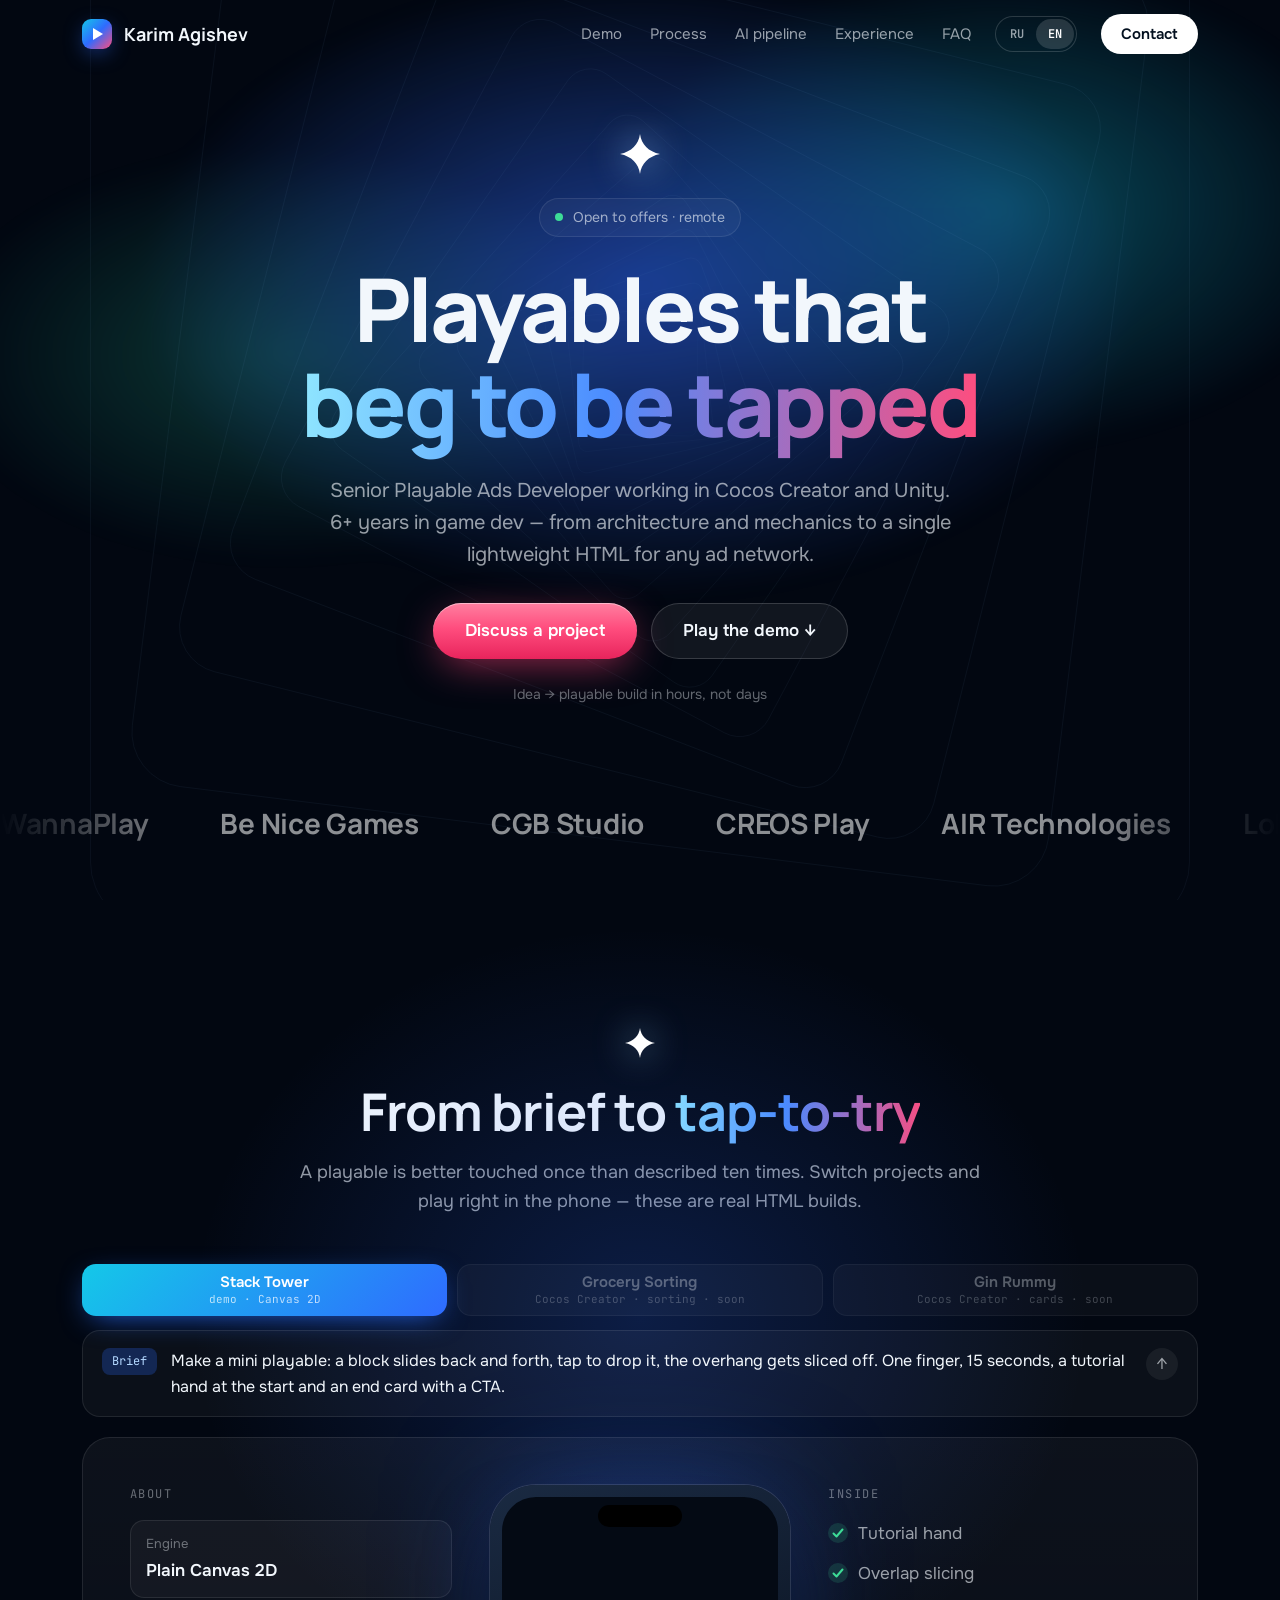
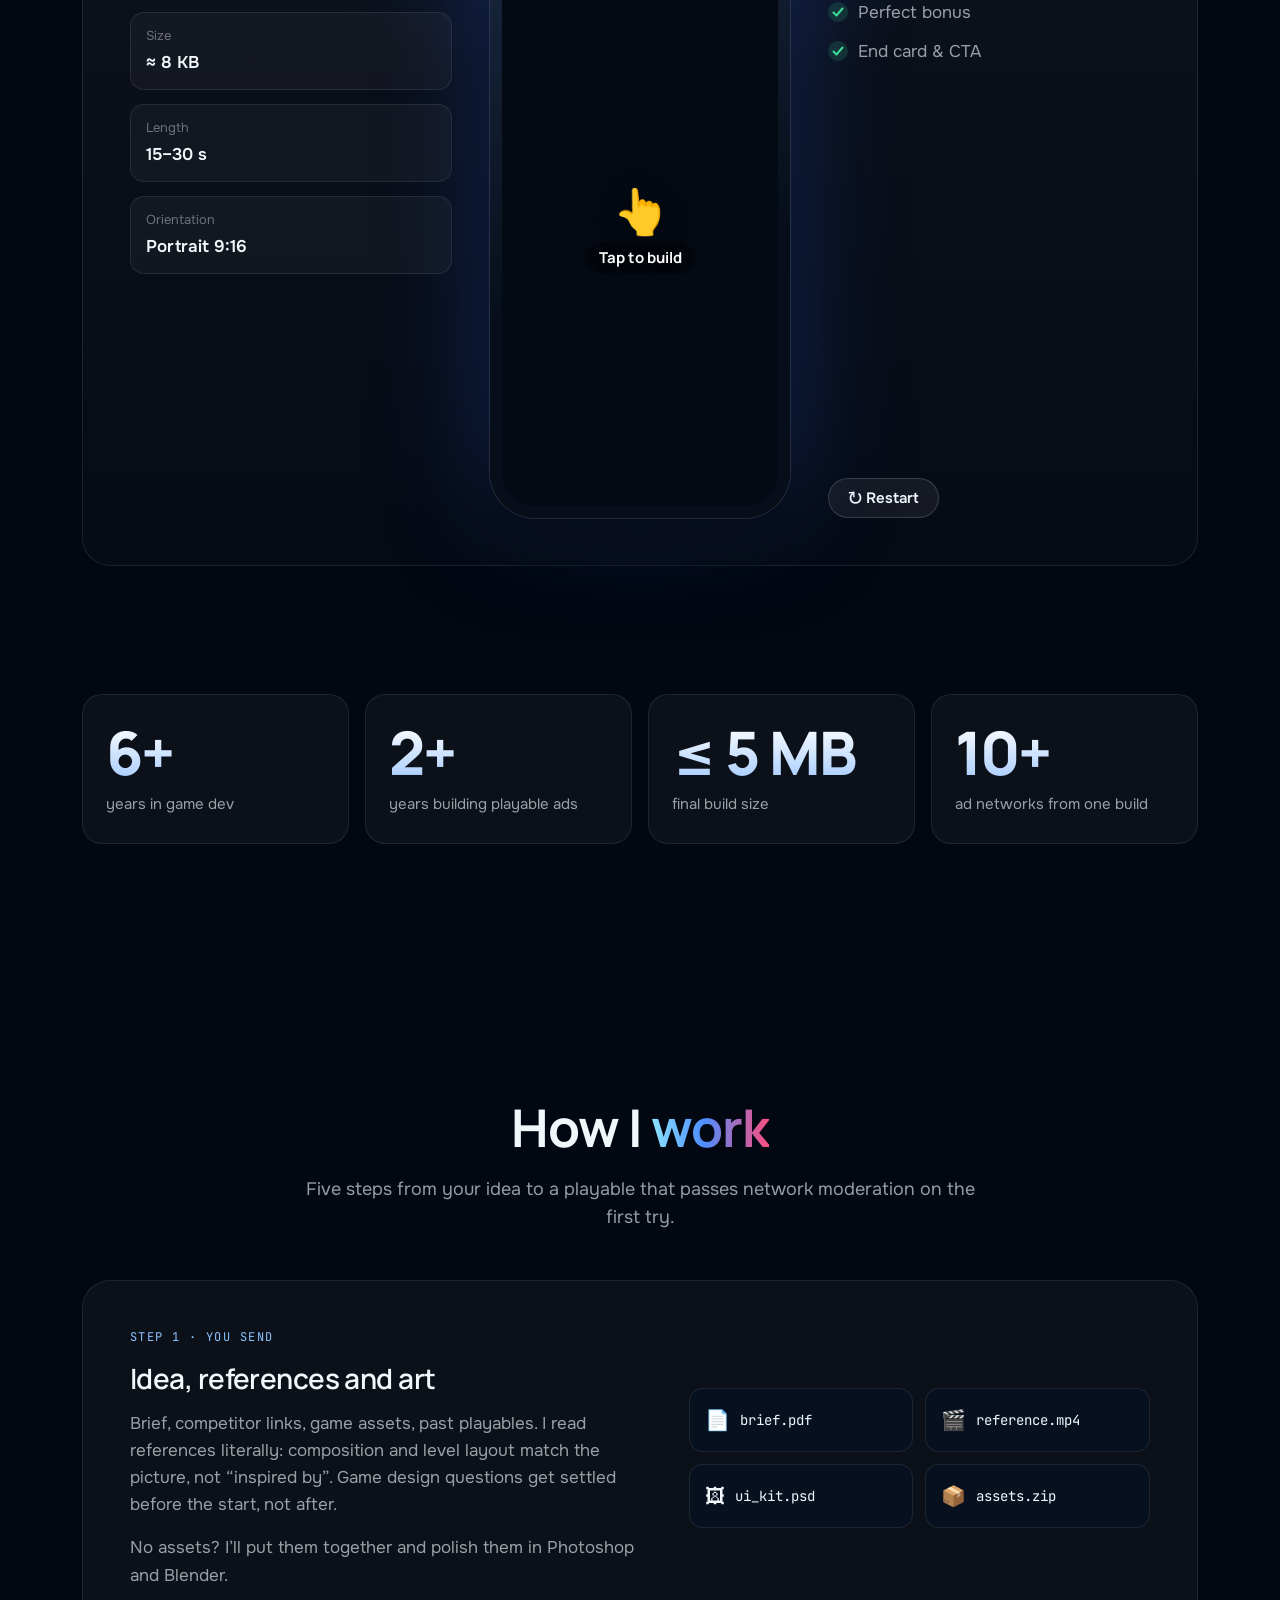
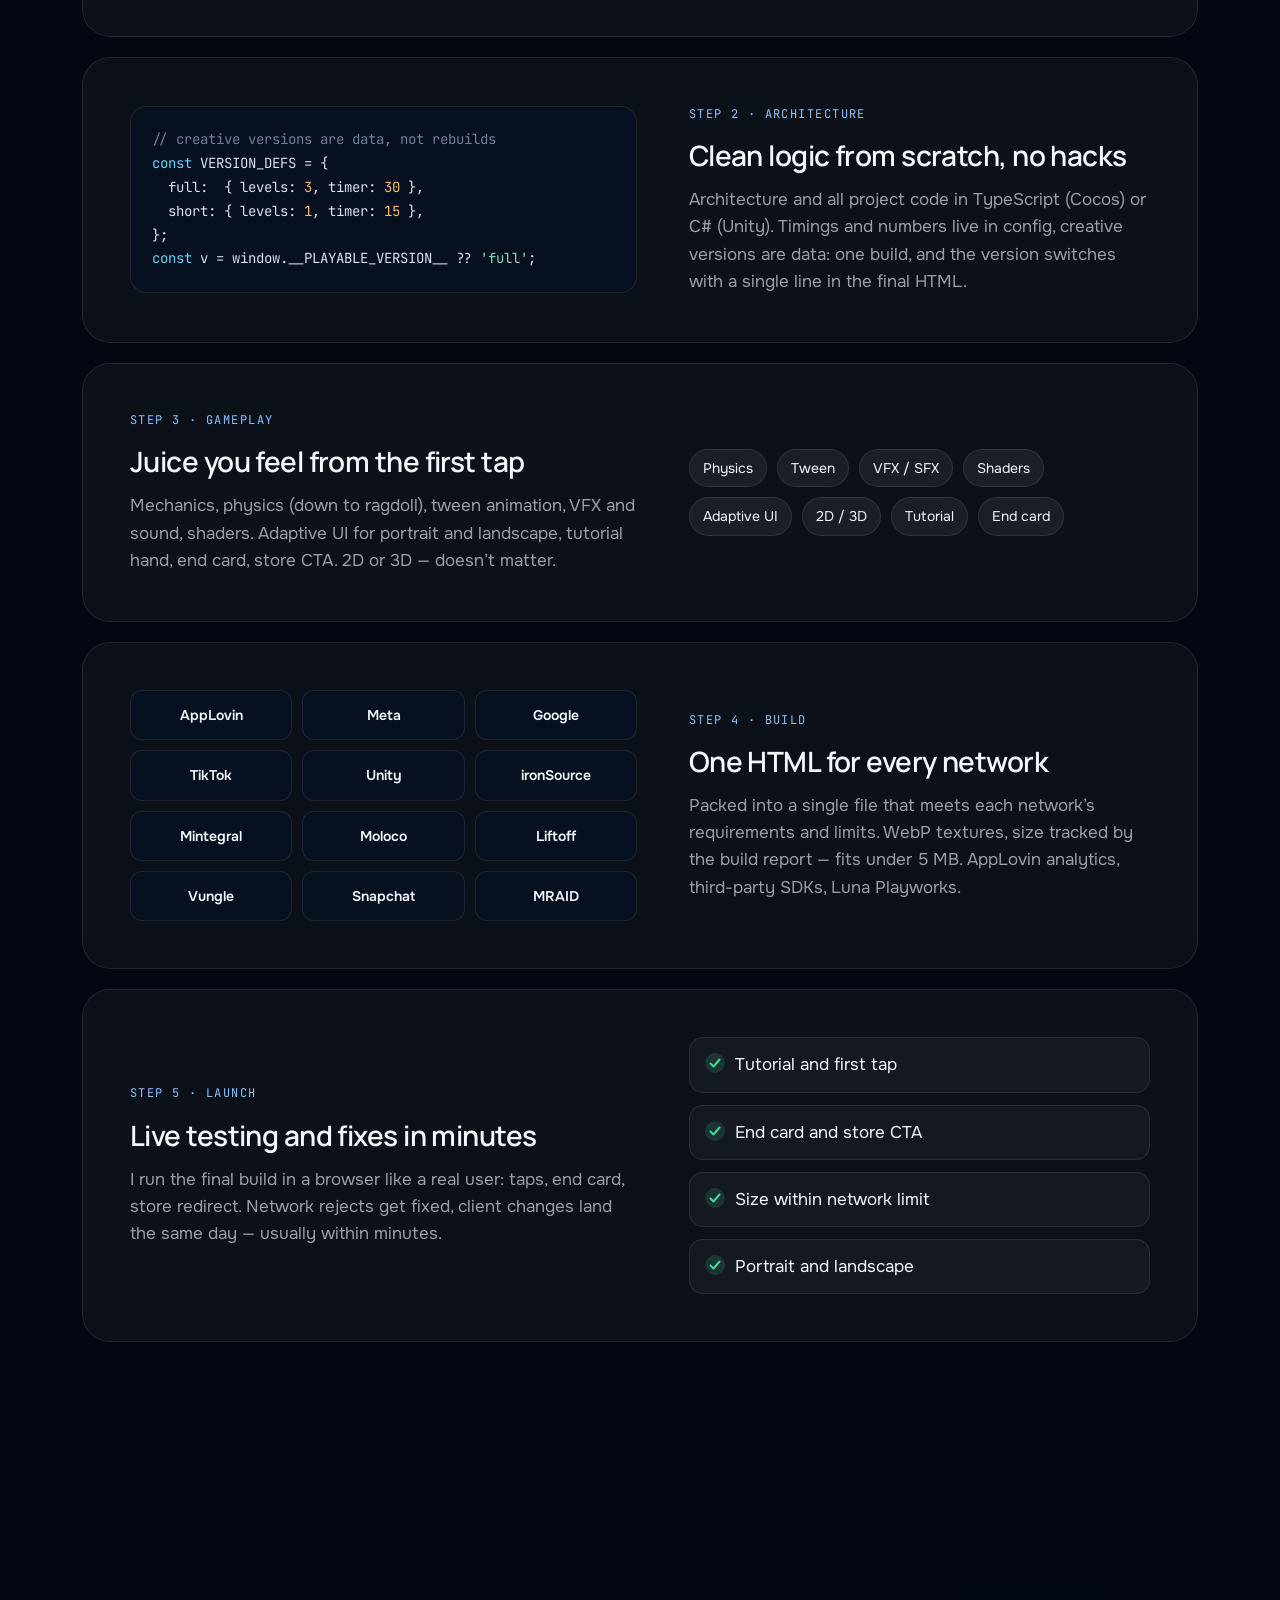
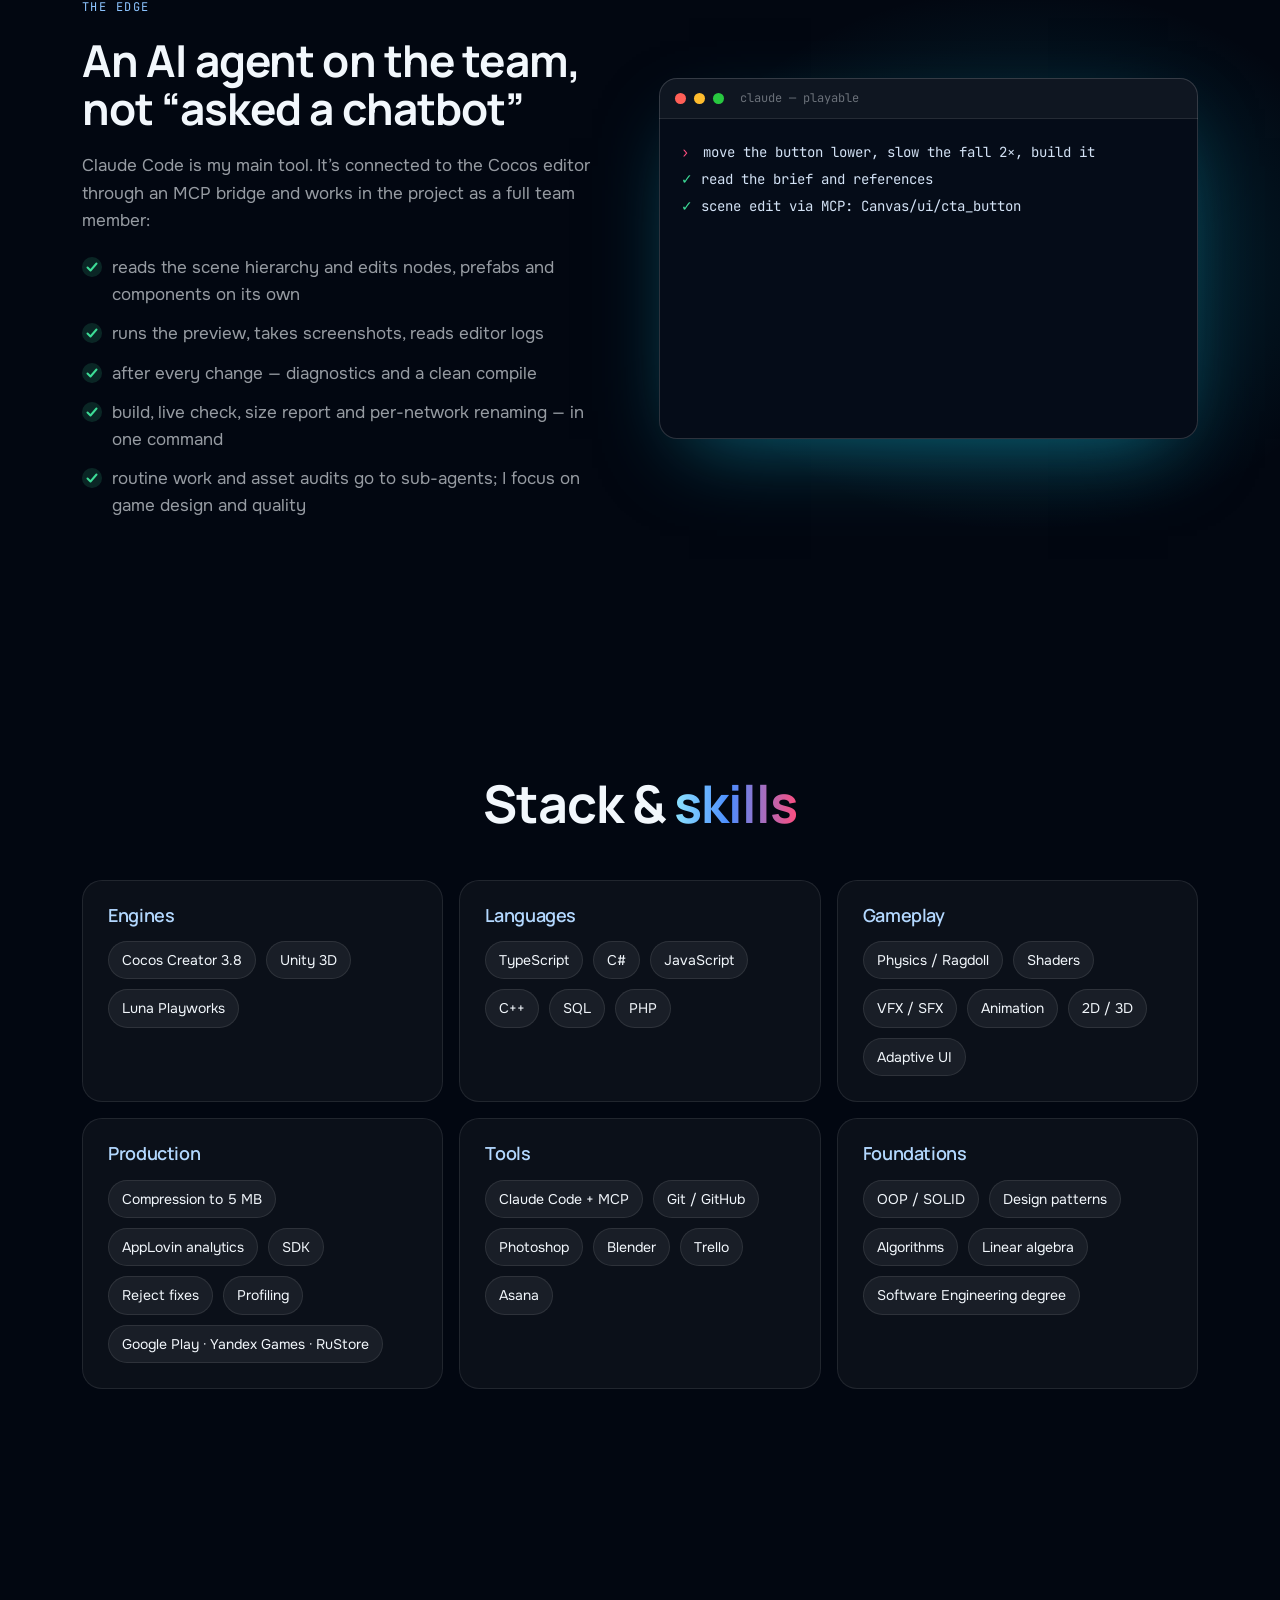
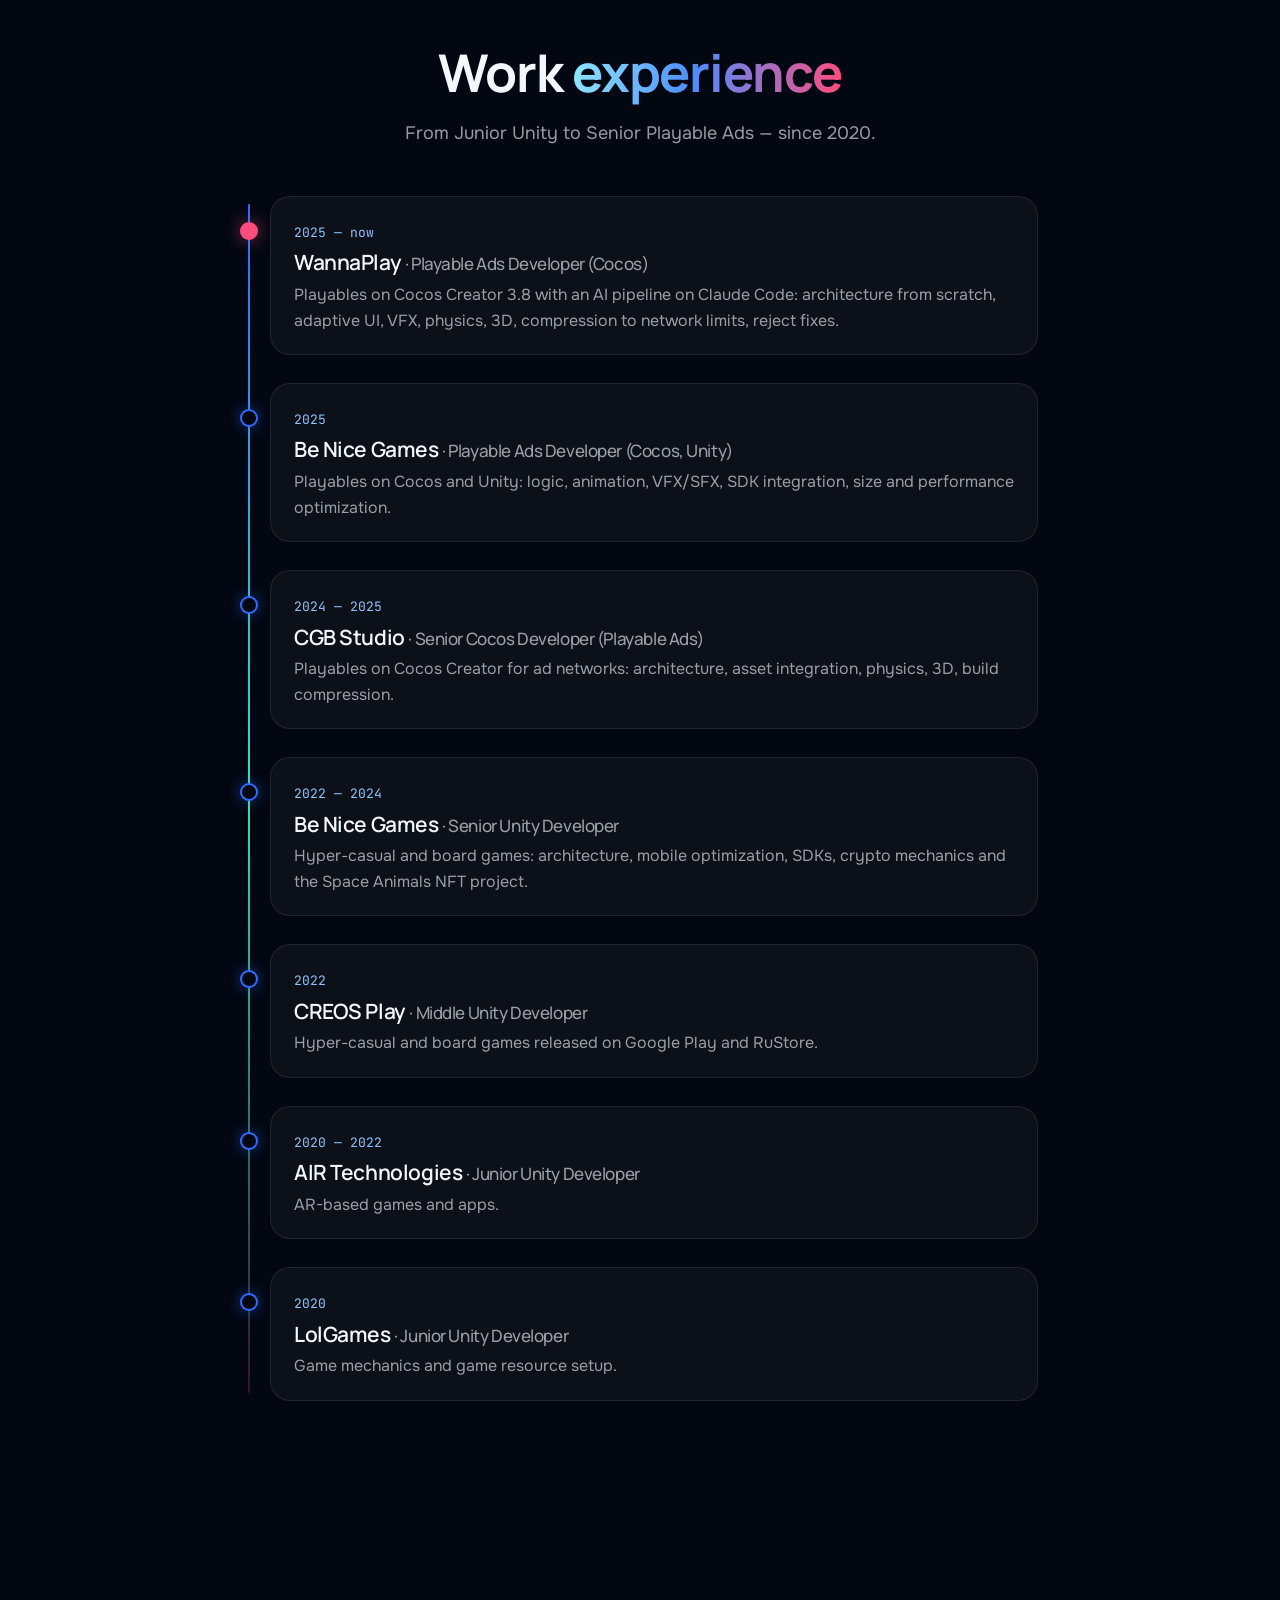
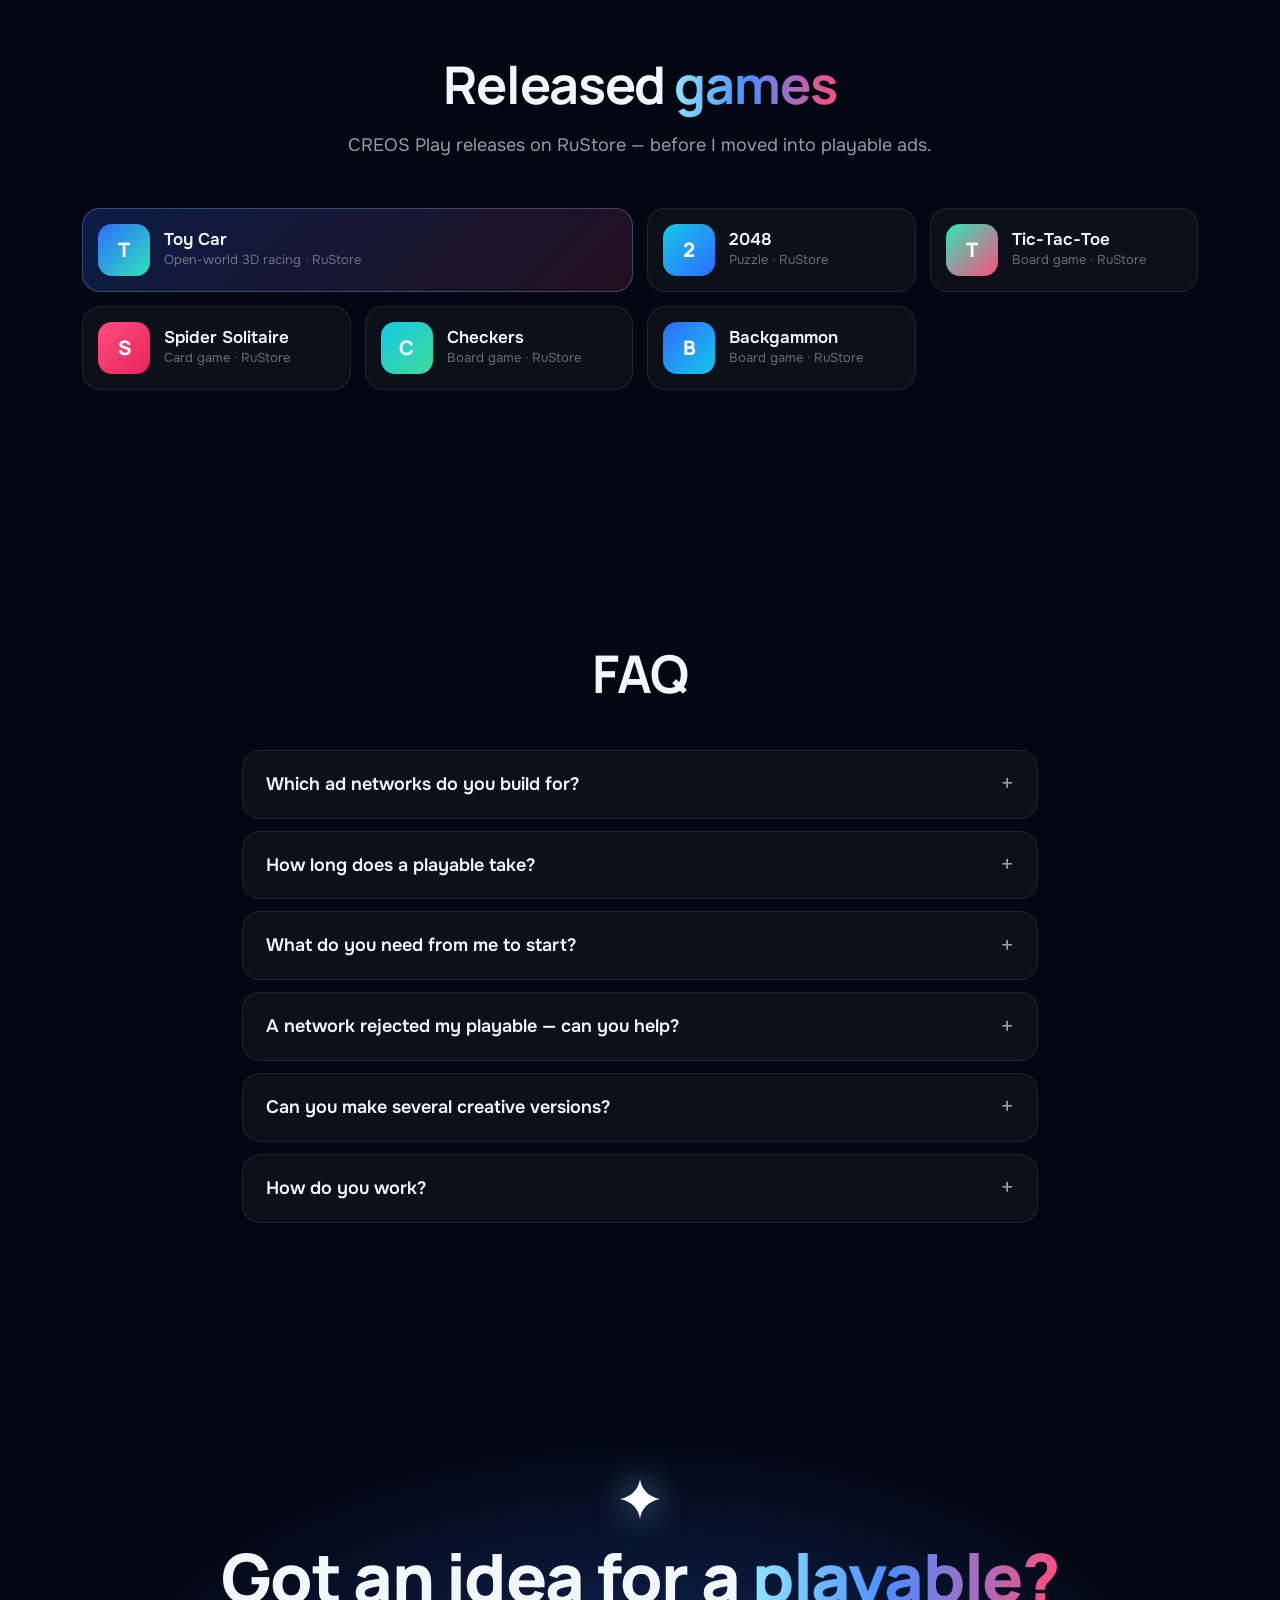
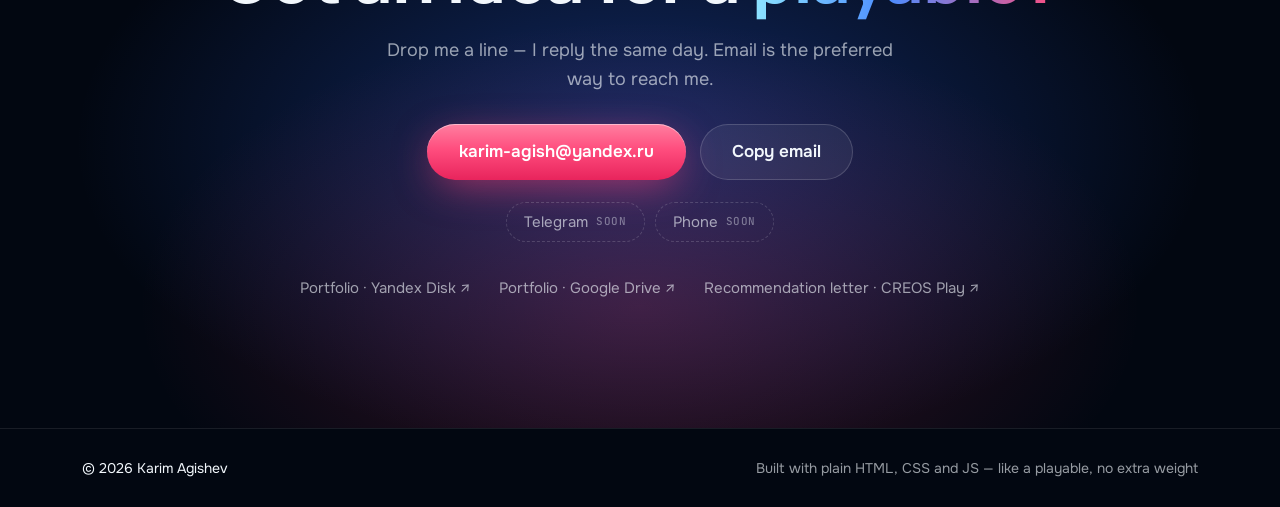
==== commit e6804095: "Старая раскладка, своя палитра и шрифт Вернул дизайн до 55a5d44 (туннель, свечения), но перекрасил: " ====
--- a/index.html
+++ b/index.html
@@ -7,11 +7,11 @@
   <meta name="description" content="Senior Playable Ads Developer на Cocos Creator и Unity. Плеиблы под AppLovin, Meta, Google, TikTok, Unity и другие сети — от идеи до одного HTML за часы." data-l10n data-en-content="Senior Playable Ads Developer on Cocos Creator and Unity. Playables for AppLovin, Meta, Google, TikTok, Unity and other networks — from idea to a single HTML in hours.">
   <meta property="og:title" content="Карим Агишев — Playable Ads Developer" data-l10n data-en-content="Karim Agishev — Playable Ads Developer">
   <meta property="og:description" content="Плеиблы на Cocos Creator и Unity под все рекламные сети. 6+ лет в геймдеве." data-l10n data-en-content="Playables on Cocos Creator and Unity for every ad network. 6+ years in game dev.">
-  <meta name="theme-color" content="#0B0E13">
-  <link rel="icon" href="data:image/svg+xml,%3Csvg xmlns='http://www.w3.org/2000/svg' viewBox='0 0 32 32'%3E%3Crect x='10' y='4' width='14' height='7' rx='2' fill='%23FF6B57'/%3E%3Crect x='6' y='13' width='20' height='7' rx='2' fill='%2336D6E7'/%3E%3Crect x='2' y='22' width='28' height='7' rx='2' fill='%23C6F432'/%3E%3C/svg%3E">
+  <meta name="theme-color" content="#020711">
+  <link rel="icon" href="data:image/svg+xml,%3Csvg xmlns='http://www.w3.org/2000/svg' viewBox='0 0 32 32'%3E%3Cdefs%3E%3ClinearGradient id='g' x1='0' y1='0' x2='1' y2='1'%3E%3Cstop offset='0' stop-color='%2314C8E8'/%3E%3Cstop offset='.5' stop-color='%232F6BFF'/%3E%3Cstop offset='1' stop-color='%23FF4D7E'/%3E%3C/linearGradient%3E%3C/defs%3E%3Crect width='32' height='32' rx='9' fill='url(%23g)'/%3E%3Cpath d='M12.5 10.2v11.6c0 .9 1 1.4 1.7.9l8.6-5.8c.6-.4.6-1.4 0-1.8l-8.6-5.8c-.7-.5-1.7 0-1.7.9z' fill='%23fff'/%3E%3C/svg%3E">
   <link rel="preconnect" href="https://fonts.googleapis.com">
   <link rel="preconnect" href="https://fonts.gstatic.com" crossorigin>
-  <link href="https://fonts.googleapis.com/css2?family=Unbounded:wght@500;600;700&family=Onest:wght@400;500;600;700&family=JetBrains+Mono:wght@400;500;600&display=swap" rel="stylesheet">
+  <link href="https://fonts.googleapis.com/css2?family=Manrope:wght@400;500;600;700;800&family=Onest:wght@400;500;600;700&family=JetBrains+Mono:wght@400;600&display=swap" rel="stylesheet">
   <link rel="stylesheet" href="assets/css/style.css">
   <!-- в <head>, а не в конце body: язык должен встать до первой отрисовки -->
   <script src="assets/js/i18n.js"></script>
@@ -25,7 +25,7 @@
 <header class="header" id="top">
   <div class="header__inner">
     <a class="logo" href="#top" aria-label="На главную" data-l10n data-en-aria-label="Home">
-      <span class="logo__mark" aria-hidden="true"><i></i><i></i><i></i></span>
+      <span class="logo__mark" aria-hidden="true"><i></i></span>
       <span class="logo__text"><span lang="ru">Карим Агишев</span><span lang="en">Karim Agishev</span></span>
     </a>
     <nav class="nav" id="nav">
@@ -39,7 +39,7 @@
       <button type="button" data-set-lang="ru">RU</button>
       <button type="button" data-set-lang="en">EN</button>
     </div>
-    <a class="btn btn--primary btn--sm header__cta" href="#contact"><span lang="ru">Связаться</span><span lang="en">Contact</span></a>
+    <a class="btn btn--white btn--sm header__cta" href="#contact"><span lang="ru">Связаться</span><span lang="en">Contact</span></a>
     <button class="burger" id="burger" aria-label="Меню" data-l10n data-en-aria-label="Menu" aria-expanded="false"><span></span><span></span></button>
   </div>
 </header>
@@ -48,26 +48,18 @@
 
 <!-- ───────────── Hero ───────────── -->
 <section class="hero">
-  <div class="container hero__grid">
-    <div class="hero__copy">
-      <span class="chip"><span class="dot"></span><span lang="ru">Открыт к предложениям · удалённо</span><span lang="en">Open to offers · remote</span></span>
-      <h1 class="hero__title"><span lang="ru">Плеиблы, в которые<br><span class="accent">хочется тапнуть</span></span><span lang="en">Playables that<br><span class="accent">beg to be tapped</span></span></h1>
-      <p class="hero__lead"><span lang="ru">Senior Playable Ads Developer на&nbsp;Cocos Creator и&nbsp;Unity. Больше 6&nbsp;лет в&nbsp;геймдеве&nbsp;— от&nbsp;архитектуры и&nbsp;механики до&nbsp;одного лёгкого HTML под любую рекламную сеть.</span><span lang="en">Senior Playable Ads Developer working in&nbsp;Cocos Creator and&nbsp;Unity. 6+&nbsp;years in&nbsp;game dev&nbsp;— from architecture and mechanics to&nbsp;a&nbsp;single lightweight HTML for any ad&nbsp;network.</span></p>
-      <div class="hero__actions">
-        <a class="btn btn--primary" href="#contact"><span lang="ru">Обсудить проект</span><span lang="en">Discuss a project</span></a>
-        <a class="btn btn--ghost" href="#play"><span lang="ru">Сыграть в демо ↓</span><span lang="en">Play the demo ↓</span></a>
-      </div>
-      <p class="hero__note"><span lang="ru">Идея → играбельный билд за часы, а не за дни</span><span lang="en">Idea → playable build in hours, not days</span></p>
-    </div>
-
-    <!-- башня из блоков — та же механика, что в демо ниже; клик ведёт к нему -->
-    <a class="hero__art" href="#play" aria-label="Сыграть в демо" data-l10n data-en-aria-label="Play the demo">
-      <span class="art__bar mono"><i></i>stack_tower.html<b>Canvas 2D</b></span>
-      <span class="art__field">
-        <span class="art__hint mono"><span lang="ru">▶ сыграть в демо</span><span lang="en">▶ play the demo</span></span>
-        <span class="tower" id="heroTower" aria-hidden="true"></span>
-      </span>
-    </a>
+  <div class="hero__tunnel" aria-hidden="true"></div>
+  <div class="hero__glow" aria-hidden="true"></div>
+  <div class="container hero__inner">
+    <svg class="sparkle" viewBox="0 0 40 40" aria-hidden="true"><path d="M20 0c1.4 10.6 8.4 17.6 20 20-11.6 2.4-18.6 9.4-20 20-1.4-10.6-8.4-17.6-20-20C11.6 17.6 18.6 10.6 20 0z"/></svg>
+    <span class="chip"><span class="dot"></span><span lang="ru">Открыт к предложениям · удалённо</span><span lang="en">Open to offers · remote</span></span>
+    <h1 class="hero__title"><span lang="ru">Плеиблы, в которые<br><span class="grad">хочется тапнуть</span></span><span lang="en">Playables that<br><span class="grad">beg to be tapped</span></span></h1>
+    <p class="hero__lead"><span lang="ru">Senior Playable Ads Developer на&nbsp;Cocos Creator и&nbsp;Unity. Больше 6&nbsp;лет в&nbsp;геймдеве&nbsp;— от&nbsp;архитектуры и&nbsp;механики до&nbsp;одного лёгкого HTML под любую рекламную сеть.</span><span lang="en">Senior Playable Ads Developer working in&nbsp;Cocos Creator and&nbsp;Unity. 6+&nbsp;years in&nbsp;game dev&nbsp;— from architecture and mechanics to&nbsp;a&nbsp;single lightweight HTML for any ad&nbsp;network.</span></p>
+    <div class="hero__actions">
+      <a class="btn btn--cta" href="#contact"><span lang="ru">Обсудить проект</span><span lang="en">Discuss a project</span></a>
+      <a class="btn btn--ghost" href="#play"><span lang="ru">Сыграть в демо ↓</span><span lang="en">Play the demo ↓</span></a>
+    </div>
+    <p class="hero__note"><span lang="ru">Идея → играбельный билд за часы, а не за дни</span><span lang="en">Idea → playable build in hours, not days</span></p>
   </div>
 
   <div class="marquee" aria-label="Студии, где я работал" data-l10n data-en-aria-label="Studios I've worked with">
@@ -81,8 +73,9 @@
 <!-- ───────────── Демо / проекты ───────────── -->
 <section class="section play" id="play">
   <div class="container">
-    <div class="section__head reveal">
-      <h2><span lang="ru">От ТЗ до</span><span lang="en">From brief to</span> <span class="accent">tap-to-try</span></h2>
+    <div class="section__head center reveal">
+      <svg class="sparkle sparkle--sm" viewBox="0 0 40 40" aria-hidden="true"><path d="M20 0c1.4 10.6 8.4 17.6 20 20-11.6 2.4-18.6 9.4-20 20-1.4-10.6-8.4-17.6-20-20C11.6 17.6 18.6 10.6 20 0z"/></svg>
+      <h2><span lang="ru">От ТЗ до</span><span lang="en">From brief to</span> <span class="grad">tap-to-try</span></h2>
       <p><span lang="ru">Плеибл лучше один раз потрогать, чем десять раз описать. Переключайте проекты и играйте прямо в&nbsp;телефоне&nbsp;— это настоящие HTML-сборки.</span><span lang="en">A playable is better touched once than described ten times. Switch projects and play right in&nbsp;the&nbsp;phone&nbsp;— these are real HTML builds.</span></p>
     </div>
 
@@ -91,6 +84,7 @@
     <div class="brief reveal">
       <span class="brief__label mono"><span lang="ru">ТЗ</span><span lang="en">Brief</span></span>
       <p class="brief__text" id="projectBrief"></p>
+      <span class="brief__send" aria-hidden="true">↑</span>
     </div>
 
     <div class="stage reveal">
@@ -115,20 +109,20 @@
 
 <!-- ───────────── Цифры ───────────── -->
 <section class="section stats">
-  <div class="container"><div class="stats__grid">
+  <div class="container stats__grid">
     <div class="stat reveal"><b data-count="6" data-suffix="+">0</b><span><span lang="ru">лет в геймдеве</span><span lang="en">years in game dev</span></span></div>
     <div class="stat reveal"><b data-count="2" data-suffix="+">0</b><span><span lang="ru">года делаю Playable Ads</span><span lang="en">years building playable ads</span></span></div>
     <!-- единица — отдельной парой, а не data-suffix: счётчик отрабатывает один раз и язык бы не сменил -->
     <div class="stat reveal"><b><i data-count="5" data-prefix="≤ ">0</i><i lang="ru"> МБ</i><i lang="en"> MB</i></b><span><span lang="ru">вес готового билда</span><span lang="en">final build size</span></span></div>
     <div class="stat reveal"><b data-count="10" data-suffix="+">0</b><span><span lang="ru">рекламных сетей из одного билда</span><span lang="en">ad networks from one build</span></span></div>
-  </div></div>
+  </div>
 </section>
 
 <!-- ───────────── Как работаю ───────────── -->
 <section class="section" id="process">
   <div class="container">
-    <div class="section__head reveal">
-      <h2><span lang="ru">Как я <span class="accent">работаю</span></span><span lang="en">How I <span class="accent">work</span></span></h2>
+    <div class="section__head center reveal">
+      <h2><span lang="ru">Как я <span class="grad">работаю</span></span><span lang="en">How I <span class="grad">work</span></span></h2>
       <p><span lang="ru">Пять шагов от вашей идеи до плеибла, который проходит модерацию сети с первого раза.</span><span lang="en">Five steps from your idea to a playable that passes network moderation on the first try.</span></p>
     </div>
 
@@ -247,8 +241,8 @@
 <!-- ───────────── Навыки ───────────── -->
 <section class="section" id="skills">
   <div class="container">
-    <div class="section__head reveal">
-      <h2><span lang="ru">Стек и <span class="accent">навыки</span></span><span lang="en">Stack &amp; <span class="accent">skills</span></span></h2>
+    <div class="section__head center reveal">
+      <h2><span lang="ru">Стек и <span class="grad">навыки</span></span><span lang="en">Stack &amp; <span class="grad">skills</span></span></h2>
     </div>
     <div class="skills">
       <div class="skill-card reveal">
@@ -282,8 +276,8 @@
 <!-- ───────────── Опыт ───────────── -->
 <section class="section" id="experience">
   <div class="container narrow">
-    <div class="section__head reveal">
-      <h2><span lang="ru">Опыт <span class="accent">работы</span></span><span lang="en">Work <span class="accent">experience</span></span></h2>
+    <div class="section__head center reveal">
+      <h2><span lang="ru">Опыт <span class="grad">работы</span></span><span lang="en">Work <span class="grad">experience</span></span></h2>
       <p><span lang="ru">От Junior Unity до Senior Playable Ads&nbsp;— с 2020 года.</span><span lang="en">From Junior Unity to Senior Playable Ads&nbsp;— since 2020.</span></p>
     </div>
     <ol class="timeline">
@@ -329,8 +323,8 @@
 <!-- ───────────── Выпущенные игры ───────────── -->
 <section class="section" id="games">
   <div class="container">
-    <div class="section__head reveal">
-      <h2><span lang="ru">Выпущенные <span class="accent">игры</span></span><span lang="en">Released <span class="accent">games</span></span></h2>
+    <div class="section__head center reveal">
+      <h2><span lang="ru">Выпущенные <span class="grad">игры</span></span><span lang="en">Released <span class="grad">games</span></span></h2>
       <p><span lang="ru">Релизы CREOS Play в RuStore&nbsp;— до перехода в Playable Ads.</span><span lang="en">CREOS Play releases on RuStore&nbsp;— before I moved into playable ads.</span></p>
     </div>
     <div class="games" id="gamesGrid"></div>
@@ -340,7 +334,7 @@
 <!-- ───────────── FAQ ───────────── -->
 <section class="section" id="faq">
   <div class="container narrow">
-    <div class="section__head reveal">
+    <div class="section__head center reveal">
       <h2>FAQ</h2>
     </div>
     <div class="faq reveal">
@@ -376,12 +370,13 @@
 <section class="section contact" id="contact">
   <div class="contact__glow" aria-hidden="true"></div>
   <div class="container center reveal">
-    <h2><span lang="ru">Есть идея для <span class="accent">плеибла?</span></span><span lang="en">Got an idea for a <span class="accent">playable?</span></span></h2>
+    <svg class="sparkle" viewBox="0 0 40 40" aria-hidden="true"><path d="M20 0c1.4 10.6 8.4 17.6 20 20-11.6 2.4-18.6 9.4-20 20-1.4-10.6-8.4-17.6-20-20C11.6 17.6 18.6 10.6 20 0z"/></svg>
+    <h2><span lang="ru">Есть идея для <span class="grad">плеибла?</span></span><span lang="en">Got an idea for a <span class="grad">playable?</span></span></h2>
     <p class="contact__lead"><span lang="ru">Напишите&nbsp;— отвечу в тот же день. Почта&nbsp;— предпочтительный способ связи.</span><span lang="en">Drop me a&nbsp;line&nbsp;— I reply the same day. Email is the preferred way to reach me.</span></p>
     <div class="hero__actions">
       <!-- две ссылки, а не одна: у письма тема на языке посетителя -->
-      <a lang="ru" class="btn btn--primary" href="mailto:karim-agish@yandex.ru?subject=%D0%9F%D0%BB%D0%B5%D0%B8%D0%B1%D0%BB">karim-agish@yandex.ru</a>
-      <a lang="en" class="btn btn--primary" href="mailto:karim-agish@yandex.ru?subject=Playable">karim-agish@yandex.ru</a>
+      <a lang="ru" class="btn btn--cta" href="mailto:karim-agish@yandex.ru?subject=%D0%9F%D0%BB%D0%B5%D0%B8%D0%B1%D0%BB">karim-agish@yandex.ru</a>
+      <a lang="en" class="btn btn--cta" href="mailto:karim-agish@yandex.ru?subject=Playable">karim-agish@yandex.ru</a>
       <button class="btn btn--ghost" id="copyEmail" data-email="karim-agish@yandex.ru"><span lang="ru">Скопировать почту</span><span lang="en">Copy email</span></button>
     </div>
     <!-- Telegram, телефон — из CONTACTS в projects.js; пустое поле рисуется заглушкой -->
--- a/assets/css/style.css
+++ b/assets/css/style.css
@@ -1,31 +1,30 @@
-/* Своя айдентика (09.10.2026): графит + кислотный лайм, сетка-«чертёж», башня из
-   блоков как в демо, аркадные кнопки с «торцом». Первая версия была по мотивам
-   plbx.ai (фиолет/оранж, свечения, туннель из квадратов, стекло) и читалась как
-   копия — всё это убрано, не возвращать.
-   Шрифты с кириллицей: заголовки — Unbounded (широкий, «игровой»), текст — Onest. */
+/* Раскладка и ритм — по мотивам plbx.ai, палитра и шрифт свои (чтобы не копия):
+   ночной синий фон, сине-бирюзовые свечения, мятный третий акцент,
+   розово-коралловый градиент на главной кнопке вместо оранжевого.
+   Заголовки — Manrope: гротеск с кириллицей, по характеру близок к прежнему. */
 :root {
-  --bg: #0B0E13;
-  --bg-2: #10151C;
-  --surface: #131922;
-  --surface-2: #1A212C;
-  --line: rgba(255, 255, 255, 0.08);
+  --bg: #020711;
+  --bg-2: #06101F;
+  --card: rgba(255, 255, 255, 0.035);
+  --card-2: rgba(255, 255, 255, 0.06);
+  --line: rgba(255, 255, 255, 0.09);
   --line-2: rgba(255, 255, 255, 0.16);
-  --grid: rgba(255, 255, 255, 0.045);
-  --text: #EDF1EE;
-  --muted: rgba(237, 241, 238, 0.64);
-  --dim: rgba(237, 241, 238, 0.42);
-  --lime: #C6F432;
-  --lime-deep: #7E9F12;   /* «торец» лаймовой кнопки: нажатие сдвигает её вниз на эту полосу */
-  --cyan: #36D6E7;
-  --coral: #FF6B57;
-  --ink: #0B0E13;         /* текст на лаймовом */
-
-  --font-head: "Unbounded", "Segoe UI", system-ui, sans-serif;
+  --text: #F2F7FC;
+  --muted: rgba(242, 247, 252, 0.62);
+  --dim: rgba(242, 247, 252, 0.4);
+  --accent: #2F6BFF;
+  --accent-2: #14C8E8;
+  --accent-3: #2EE6B8;
+  --cta: #FF4D7E;
+  --cta-2: #E8245C;
+  --green: #3DDC97;
+
+  --font-head: "Manrope", "Segoe UI", system-ui, sans-serif;
   --font-body: "Onest", "Segoe UI", system-ui, sans-serif;
   --font-mono: "JetBrains Mono", ui-monospace, Consolas, monospace;
 
-  --radius: 12px;
-  --radius-lg: 16px;
+  --radius: 20px;
+  --radius-lg: 28px;
   --gutter: clamp(16px, 4vw, 32px);
   --maxw: 1180px;
 }
@@ -42,84 +41,75 @@
   -webkit-font-smoothing: antialiased;
   overflow-x: hidden;
 }
-::selection { background: var(--lime); color: var(--ink); }
-:focus-visible { outline: 2px solid var(--lime); outline-offset: 3px; }
 img { max-width: 100%; display: block; }
 a { color: inherit; }
-/* Unbounded широкий: отрицательный трекинг как у узких гротесков ему не нужен */
-h1, h2, h3, h4 { font-family: var(--font-head); margin: 0; line-height: 1.12; letter-spacing: -0.01em; }
-h2 { font-size: clamp(28px, 4vw, 44px); font-weight: 700; }
-h3 { font-size: clamp(19px, 2.2vw, 23px); font-weight: 600; }
+h1, h2, h3, h4 { font-family: var(--font-head); margin: 0; line-height: 1.08; letter-spacing: -0.02em; }
+h2 { font-size: clamp(32px, 5vw, 52px); font-weight: 700; }
+h3 { font-size: clamp(22px, 2.6vw, 28px); font-weight: 600; }
 p { margin: 0; }
 .muted { color: var(--muted); }
 .mono { font-family: var(--font-mono); }
 .center { text-align: center; }
-.accent { color: var(--lime); }
-
-/* сетка-«чертёж» — общий мотив фона: hero, сцена с телефоном, контакты */
-.hero::before, .stage, .art__field, .contact__glow {
-  background-image:
-    linear-gradient(var(--grid) 1px, transparent 1px),
-    linear-gradient(90deg, var(--grid) 1px, transparent 1px);
-  background-size: 48px 48px;
-}
 
 .container { width: 100%; max-width: var(--maxw); margin: 0 auto; padding: 0 var(--gutter); }
 .container.narrow { max-width: 860px; }
-.section { position: relative; padding: clamp(72px, 10vw, 120px) 0; }
-
-/* Заголовок секции: номер с линейкой во всю ширину, слева заголовок, справа подводка */
-main { counter-reset: sec; }
-.section__head { display: grid; grid-template-columns: minmax(0, 1.1fr) minmax(0, .9fr); gap: 18px 48px; align-items: end; margin-bottom: 44px; }
-.section__head::before {
-  grid-column: 1 / -1; counter-increment: sec; content: counter(sec, decimal-leading-zero);
-  font: 500 13px/1 var(--font-mono); letter-spacing: .1em; color: var(--lime);
-  background: linear-gradient(var(--line-2), var(--line-2)) 36px 50% / calc(100% - 36px) 1px no-repeat;
-}
-.section__head p { color: var(--muted); font-size: 17px; }
+.section { position: relative; padding: clamp(72px, 10vw, 128px) 0; }
+.section__head { max-width: 680px; margin: 0 auto 48px; }
+.section__head p { color: var(--muted); margin-top: 18px; font-size: 18px; }
+
+.grad {
+  background: linear-gradient(92deg, #8FE6FF 0%, #4C8DFF 45%, #FF4D7E 100%);
+  -webkit-background-clip: text; background-clip: text; color: transparent;
+}
+
+.sparkle { width: 40px; height: 40px; fill: #fff; filter: drop-shadow(0 0 18px rgba(140, 200, 255, .8)); animation: twinkle 3.2s ease-in-out infinite; }
+.sparkle--sm { width: 30px; height: 30px; margin-bottom: 18px; }
+@keyframes twinkle { 0%, 100% { transform: scale(1) rotate(0); opacity: 1; } 50% { transform: scale(.82) rotate(45deg); opacity: .75; } }
 
 /* ───── Кнопки ───── */
 .btn {
   display: inline-flex; align-items: center; justify-content: center; gap: 8px;
-  height: 54px; padding: 0 28px; border-radius: var(--radius); border: 0;
-  font: 600 16px/1 var(--font-body); text-decoration: none; cursor: pointer;
-  transition: transform .15s ease, box-shadow .15s ease, background .2s ease, color .2s ease;
+  height: 56px; padding: 0 32px; border-radius: 999px; border: 0;
+  font: 600 17px/1 var(--font-body); text-decoration: none; cursor: pointer;
+  transition: transform .2s ease, box-shadow .2s ease, background .2s ease;
   white-space: nowrap;
 }
-.btn--sm { height: 40px; padding: 0 18px; font-size: 14px; border-radius: 10px; }
-.btn--primary { color: var(--ink); background: var(--lime); box-shadow: 0 4px 0 var(--lime-deep); }
-.btn--primary:hover { transform: translateY(-1px); box-shadow: 0 5px 0 var(--lime-deep); }
-.btn--primary:active { transform: translateY(3px); box-shadow: 0 1px 0 var(--lime-deep); }
-.btn--ghost { background: transparent; color: var(--text); box-shadow: inset 0 0 0 1px var(--line-2); }
-.btn--ghost:hover { color: var(--lime); box-shadow: inset 0 0 0 1px var(--lime); }
-.btn--ghost:active { transform: scale(.98); }
+.btn:active { transform: scale(.97); }
+.btn--sm { height: 40px; padding: 0 20px; font-size: 15px; }
+.btn--cta {
+  color: #fff;
+  background: linear-gradient(180deg, #FF7FA0 0%, var(--cta) 45%, var(--cta-2) 100%);
+  box-shadow: 0 10px 40px -8px rgba(255, 64, 120, .65), inset 0 1px 0 rgba(255, 255, 255, .45);
+}
+.btn--cta:hover { transform: translateY(-2px); box-shadow: 0 16px 50px -8px rgba(255, 64, 120, .8), inset 0 1px 0 rgba(255, 255, 255, .45); }
+.btn--white { background: #fff; color: #03101F; }
+.btn--white:hover { background: #E0EEFF; }
+.btn--ghost { background: var(--card-2); color: var(--text); box-shadow: inset 0 0 0 1px var(--line-2); }
+.btn--ghost:hover { background: rgba(255, 255, 255, .1); }
 
 .chip {
   display: inline-flex; align-items: center; gap: 10px;
-  padding: 8px 14px; border-radius: 8px; font: 500 13px/1.2 var(--font-mono); color: var(--muted);
-  background: var(--surface); box-shadow: inset 0 0 0 1px var(--line);
-}
-.dot { width: 8px; height: 8px; border-radius: 2px; background: var(--lime); box-shadow: 0 0 0 0 rgba(198, 244, 50, .6); animation: pulse 2s infinite; }
-@keyframes pulse { 0% { box-shadow: 0 0 0 0 rgba(198, 244, 50, .6); } 100% { box-shadow: 0 0 0 10px rgba(198, 244, 50, 0); } }
+  padding: 8px 16px; border-radius: 999px; font-size: 14px; color: var(--muted);
+  background: var(--card); box-shadow: inset 0 0 0 1px var(--line);
+}
+.dot { width: 8px; height: 8px; border-radius: 50%; background: var(--green); box-shadow: 0 0 0 0 rgba(61, 220, 151, .6); animation: pulse 2s infinite; }
+@keyframes pulse { 0% { box-shadow: 0 0 0 0 rgba(61, 220, 151, .6); } 100% { box-shadow: 0 0 0 10px rgba(61, 220, 151, 0); } }
 
 /* ───── Шапка ───── */
 .header {
   position: fixed; inset: 0 0 auto; z-index: 50;
   transition: background .3s ease, box-shadow .3s ease, backdrop-filter .3s ease;
 }
-.header.is-scrolled { background: rgba(11, 14, 19, .8); backdrop-filter: blur(14px); -webkit-backdrop-filter: blur(14px); box-shadow: 0 1px 0 var(--line); }
+.header.is-scrolled { background: rgba(2, 7, 17, .72); backdrop-filter: blur(14px); -webkit-backdrop-filter: blur(14px); box-shadow: 0 1px 0 var(--line); }
 .header__inner { max-width: var(--maxw); margin: 0 auto; padding: 14px var(--gutter); display: flex; align-items: center; gap: 24px; }
-.logo { display: flex; align-items: center; gap: 12px; text-decoration: none; font-family: var(--font-head); font-weight: 600; font-size: 16px; white-space: nowrap; }
-/* знак — три блока башни, сверху самый узкий, как после срезов в демо */
-.logo__mark { display: flex; flex-direction: column; gap: 2px; width: 22px; }
-.logo__mark i { height: 5px; border-radius: 1.5px; }
-.logo__mark i:nth-child(1) { width: 12px; margin-left: 6px; background: var(--coral); }
-.logo__mark i:nth-child(2) { width: 17px; margin-left: 3px; background: var(--cyan); }
-.logo__mark i:nth-child(3) { width: 22px; background: var(--lime); }
+.logo { display: flex; align-items: center; gap: 12px; text-decoration: none; font-family: var(--font-head); font-weight: 700; font-size: 18px; }
+/* Знак = фавиконка: кнопка «play» на градиенте — плеиблы, а не квадраты plbx */
+.logo__mark { flex: none; display: grid; place-items: center; width: 30px; height: 30px; border-radius: 9px; background: linear-gradient(135deg, var(--accent-2), var(--accent) 50%, var(--cta)); box-shadow: 0 6px 22px -6px rgba(47, 107, 255, .8); }
+.logo__mark i { width: 10px; height: 12px; margin-left: 2px; background: #fff; clip-path: polygon(0 0, 100% 50%, 0 100%); }
 .nav { display: flex; gap: 28px; margin-left: auto; }
 .nav a { text-decoration: none; color: var(--muted); font-size: 15px; transition: color .2s; }
-.nav a:hover { color: var(--lime); }
-.burger { display: none; width: 40px; height: 40px; border-radius: 10px; border: 1px solid var(--line-2); background: transparent; cursor: pointer; position: relative; }
+.nav a:hover { color: var(--text); }
+.burger { display: none; width: 40px; height: 40px; border-radius: 50%; border: 1px solid var(--line-2); background: transparent; cursor: pointer; position: relative; }
 .burger span { position: absolute; left: 11px; right: 11px; height: 2px; background: #fff; border-radius: 2px; transition: transform .25s; }
 .burger span:first-child { top: 15px; }
 .burger span:last-child { top: 22px; }
@@ -127,225 +117,200 @@
 .burger[aria-expanded="true"] span:last-child { transform: translateY(-3.5px) rotate(-45deg); }
 
 /* ───── Hero ───── */
-.hero { position: relative; min-height: min(100vh, 900px); display: flex; flex-direction: column; justify-content: center; padding: 120px 0 0; overflow: hidden; }
-.hero::before {
+.hero { position: relative; min-height: min(100vh, 960px); display: flex; flex-direction: column; justify-content: center; padding: 120px 0 40px; overflow: hidden; }
+.hero__inner { position: relative; z-index: 2; display: flex; flex-direction: column; align-items: center; text-align: center; gap: 24px; }
+.hero__title { font-size: clamp(40px, 8vw, 88px); font-weight: 800; letter-spacing: -0.035em; }
+.hero__lead { max-width: 640px; color: var(--muted); font-size: clamp(17px, 2vw, 20px); }
+.hero__actions { display: flex; gap: 14px; flex-wrap: wrap; justify-content: center; margin-top: 8px; }
+.hero__note { color: var(--dim); font-size: 14px; }
+.hero__glow {
+  position: absolute; inset: -10% -20% auto; height: 110%; z-index: 0; pointer-events: none;
+  background:
+    radial-gradient(40% 45% at 50% 38%, rgba(47, 107, 255, .55), transparent 70%),
+    radial-gradient(30% 35% at 70% 30%, rgba(20, 200, 232, .35), transparent 70%),
+    radial-gradient(28% 30% at 30% 45%, rgba(46, 230, 184, .22), transparent 70%);
+  filter: blur(10px);
+}
+/* «Туннель» из повёрнутых квадратов — рисуется в main.js */
+.hero__tunnel { position: absolute; left: 50%; top: 42%; width: 0; height: 0; z-index: 1; pointer-events: none; }
+.hero__tunnel i {
+  position: absolute; left: 0; top: 0; border-radius: 6%;
+  border: 1px solid rgba(150, 200, 255, .14);
+  transform: translate(-50%, -50%) rotate(var(--r)) scale(var(--s));
+  width: 1100px; height: 1100px;
+  animation: spin 60s linear infinite;
+}
+@keyframes spin { to { transform: translate(-50%, -50%) rotate(calc(var(--r) + 360deg)) scale(var(--s)); } }
+
+.marquee { position: relative; z-index: 2; margin-top: clamp(48px, 8vw, 96px); overflow: hidden; mask-image: linear-gradient(90deg, transparent, #000 15%, #000 85%, transparent); -webkit-mask-image: linear-gradient(90deg, transparent, #000 15%, #000 85%, transparent); }
+.marquee__track { display: flex; gap: 72px; width: max-content; animation: marquee 32s linear infinite; }
+.marquee__track span { font-family: var(--font-head); font-weight: 700; font-size: clamp(20px, 2.4vw, 28px); color: rgba(255, 255, 255, .55); letter-spacing: -0.01em; white-space: nowrap; }
+@keyframes marquee { to { transform: translateX(calc(-50% - 36px)); } }
+
+/* ───── Демо / проекты ───── */
+.play::before {
   content: ""; position: absolute; inset: 0; pointer-events: none;
-  -webkit-mask-image: radial-gradient(70% 60% at 70% 45%, #000, transparent 75%);
-  mask-image: radial-gradient(70% 60% at 70% 45%, #000, transparent 75%);
-}
-.hero::after { content: ""; position: absolute; inset: 0; pointer-events: none; background: radial-gradient(30% 40% at 75% 50%, rgba(198, 244, 50, .09), transparent 70%); }
-.hero__grid { position: relative; z-index: 2; display: grid; grid-template-columns: minmax(0, 1.3fr) minmax(0, .7fr); gap: clamp(32px, 5vw, 72px); align-items: center; }
-.hero__copy { display: flex; flex-direction: column; align-items: flex-start; gap: 24px; }
-/* Unbounded широкий: «Плеиблы, в которые» = 12.95em (замер canvas, 700). Колонка 681px
-   при 1180 → потолок 50px; 26px на 375px = 337 из 343 — строка не ломается. */
-.hero__title { font-size: clamp(26px, 3.7vw, 50px); font-weight: 700; line-height: 1.16; }
-/* выделение маркером, а не градиентом: clone повторяет плашку на каждой строке переноса */
-.hero__title .accent { color: var(--ink); background: var(--lime); padding: 0 .14em; border-radius: .12em; -webkit-box-decoration-break: clone; box-decoration-break: clone; }
-.hero__lead { max-width: 600px; color: var(--muted); font-size: clamp(17px, 1.8vw, 19px); }
-.hero__actions { display: flex; gap: 14px; flex-wrap: wrap; margin-top: 4px; }
-.hero__note { color: var(--dim); font: 13px/1.4 var(--font-mono); }
-
-/* Окно «файла» с башней. Шаг блока --step задаёт и высоту поля: меняешь одно — меняется второе */
-.hero__art {
-  --step: 44px;
-  position: relative; display: block; text-decoration: none; border-radius: var(--radius-lg); overflow: hidden;
-  background: var(--surface); box-shadow: inset 0 0 0 1px var(--line-2);
-  transition: transform .2s ease, box-shadow .2s ease;
-}
-.hero__art:hover { transform: translate(-3px, -3px); box-shadow: inset 0 0 0 1px var(--lime), 6px 6px 0 var(--lime); }
-.art__bar { display: flex; align-items: center; gap: 10px; padding: 12px 16px; border-bottom: 1px solid var(--line); font-size: 12px; color: var(--muted); }
-.art__bar i { width: 8px; height: 8px; border-radius: 2px; background: var(--lime); }
-.art__bar b { margin-left: auto; font-weight: 500; color: var(--dim); }
-.art__field { position: relative; display: block; height: calc(7 * var(--step) + 100px); background-size: 24px 24px; background-position: center bottom; }
-.art__hint { position: absolute; top: 18px; left: 0; right: 0; text-align: center; font-size: 12px; letter-spacing: .1em; text-transform: uppercase; color: var(--lime); animation: blink 1.6s ease-in-out infinite; }
-@keyframes blink { 50% { opacity: .35; } }
-.tower { position: absolute; left: 12%; right: 12%; bottom: 26px; height: calc(7 * var(--step)); }
-.tower i {
-  position: absolute; left: var(--x); width: var(--w); height: calc(var(--step) - 10px); bottom: calc(var(--i) * var(--step));
-  border-radius: 6px;
-  background: linear-gradient(180deg, hsl(var(--h) 90% 66%), hsl(var(--h) 80% 50%));
-  box-shadow: 0 7px 0 hsl(var(--h) 55% 28%), inset 0 2px 0 hsl(var(--h) 100% 86% / .7);
-}
-.tower .tower__top { left: 28%; animation: slide 2.2s ease-in-out infinite alternate; }
-@keyframes slide { from { transform: translateX(-50%); } to { transform: translateX(50%); } }
-
-.marquee {
-  position: relative; z-index: 2; margin-top: clamp(56px, 8vw, 96px); padding: 18px 0; overflow: hidden;
-  border-block: 1px solid var(--line);
-  mask-image: linear-gradient(90deg, transparent, #000 12%, #000 88%, transparent); -webkit-mask-image: linear-gradient(90deg, transparent, #000 12%, #000 88%, transparent);
-}
-/* две одинаковые копии без gap: ровно -50% — бесшовный цикл */
-.marquee__track { display: flex; width: max-content; animation: marquee 36s linear infinite; }
-.marquee__track span { display: flex; align-items: center; gap: 32px; padding-right: 32px; font: 500 14px/1 var(--font-mono); letter-spacing: .12em; text-transform: uppercase; color: var(--muted); white-space: nowrap; }
-.marquee__track span::after { content: ""; width: 7px; height: 7px; border-radius: 1.5px; background: var(--lime); transform: rotate(45deg); }
-@keyframes marquee { to { transform: translateX(-50%); } }
-
-/* ───── Демо / проекты ───── */
+  background: radial-gradient(50% 40% at 50% 30%, rgba(47, 107, 255, .22), transparent 70%);
+}
 .tabs { position: relative; display: grid; grid-template-columns: repeat(auto-fit, minmax(160px, 1fr)); gap: 10px; margin-bottom: 14px; }
 .tab {
-  height: 54px; border-radius: 10px; border: 0; cursor: pointer;
+  height: 52px; border-radius: 14px; border: 0; cursor: pointer;
   font: 600 15px/1 var(--font-body); color: var(--muted);
-  background: var(--surface); box-shadow: inset 0 0 0 1px var(--line);
+  background: var(--card-2); box-shadow: inset 0 0 0 1px var(--line);
   transition: background .2s, color .2s, box-shadow .2s;
 }
-.tab:hover:not(:disabled) { color: var(--text); box-shadow: inset 0 0 0 1px var(--line-2); }
-.tab.is-active { color: var(--ink); background: var(--lime); box-shadow: 0 4px 0 var(--lime-deep); }
-.tab:disabled { cursor: default; opacity: .5; background: transparent; box-shadow: inset 0 0 0 1px var(--line); }
-.tab small { display: block; margin-top: 5px; font: 400 11px/1 var(--font-mono); opacity: .7; }
-
-/* ТЗ — как комментарий в коде: лаймовая черта слева, без «поля ввода» */
-.brief { position: relative; display: flex; align-items: baseline; gap: 14px; padding: 16px 20px; border-radius: var(--radius); background: var(--surface); box-shadow: inset 3px 0 0 var(--lime), inset 0 0 0 1px var(--line); margin-bottom: 20px; }
-.brief__label { flex: none; font-size: 13px; color: var(--lime); }
-.brief__label::before { content: "// "; opacity: .55; }
+.tab:hover:not(:disabled) { color: var(--text); background: rgba(255, 255, 255, .09); }
+.tab.is-active { color: #fff; background: linear-gradient(135deg, var(--accent-2), var(--accent)); box-shadow: 0 8px 30px -10px rgba(40, 110, 255, .9); }
+.tab:disabled { cursor: default; opacity: .55; }
+.tab small { display: block; margin-top: 4px; font: 400 11px/1 var(--font-mono); opacity: .7; }
+
+.brief { position: relative; display: flex; align-items: flex-start; gap: 14px; padding: 18px 20px; border-radius: 18px; background: var(--card); box-shadow: inset 0 0 0 1px var(--line); margin-bottom: 20px; }
+.brief__label { flex: none; padding: 4px 10px; border-radius: 8px; font-size: 12px; background: rgba(47, 107, 255, .25); color: #B3D8FF; }
 .brief__text { flex: 1; color: var(--text); font-size: 16px; }
+.brief__send { flex: none; width: 32px; height: 32px; border-radius: 50%; display: grid; place-items: center; background: var(--card-2); color: var(--muted); }
 
 .stage {
   position: relative; display: grid; grid-template-columns: 1fr auto 1fr; gap: clamp(20px, 3vw, 40px); align-items: center;
   padding: clamp(24px, 4vw, 48px); border-radius: var(--radius-lg);
-  background-color: var(--bg-2); box-shadow: inset 0 0 0 1px var(--line);
+  background: linear-gradient(180deg, rgba(255, 255, 255, .045), rgba(255, 255, 255, .015));
+  box-shadow: inset 0 0 0 1px var(--line);
 }
 .stage__side { align-self: stretch; display: flex; flex-direction: column; gap: 16px; }
 .label { font-size: 12px; letter-spacing: .12em; text-transform: uppercase; color: var(--dim); }
-.specs { margin: 0; display: grid; gap: 10px; }
-.specs div { padding: 12px 16px; border-radius: 10px; background: var(--surface); box-shadow: inset 0 0 0 1px var(--line); }
-.specs dt { font: 12px/1.5 var(--font-mono); color: var(--dim); }
+.specs { margin: 0; display: grid; gap: 14px; }
+.specs div { padding: 14px 16px; border-radius: 14px; background: var(--card); box-shadow: inset 0 0 0 1px var(--line); }
+.specs dt { font-size: 13px; color: var(--dim); }
 .specs dd { margin: 2px 0 0; font-weight: 600; }
 .stage__restart { margin-top: auto; align-self: flex-start; }
 
 .phone {
   position: relative; width: 300px; aspect-ratio: 9 / 19; padding: 12px; border-radius: 46px;
-  background: linear-gradient(160deg, #262e3a, #0e1218 60%);
-  box-shadow: 0 0 0 1px rgba(255, 255, 255, .12), 0 40px 80px -20px rgba(0, 0, 0, .85), 0 0 100px -30px rgba(198, 244, 50, .35);
+  background: linear-gradient(160deg, #1A2A42, #070E1A 60%);
+  box-shadow: 0 0 0 1px rgba(255, 255, 255, .12), 0 40px 80px -20px rgba(0, 0, 0, .8), 0 0 120px -20px rgba(47, 107, 255, .5);
 }
 .phone__notch { position: absolute; top: 20px; left: 50%; transform: translateX(-50%); width: 84px; height: 22px; border-radius: 12px; background: #000; z-index: 3; }
-.phone__screen { position: relative; width: 100%; height: 100%; border-radius: 34px; overflow: hidden; background: #0d1117; }
+.phone__screen { position: relative; width: 100%; height: 100%; border-radius: 34px; overflow: hidden; background: #040A14; }
 .phone__screen canvas, .phone__screen iframe { position: absolute; inset: 0; width: 100%; height: 100%; border: 0; display: block; }
 
 .checks { list-style: none; margin: 0; padding: 0; display: grid; gap: 12px; }
 .checks li { position: relative; padding-left: 30px; color: var(--muted); }
 .checks li::before {
-  content: ""; position: absolute; left: 0; top: 4px; width: 19px; height: 19px; border-radius: 5px;
-  background: rgba(198, 244, 50, .14) url("data:image/svg+xml,%3Csvg xmlns='http://www.w3.org/2000/svg' viewBox='0 0 20 20'%3E%3Cpath d='M5.5 10.5l3 3 6-7' fill='none' stroke='%23C6F432' stroke-width='2.2' stroke-linecap='round' stroke-linejoin='round'/%3E%3C/svg%3E") center / 100% no-repeat;
-}
-.checks--big li { padding: 14px 16px 14px 46px; border-radius: var(--radius); background: var(--bg-2); box-shadow: inset 0 0 0 1px var(--line); color: var(--text); }
+  content: ""; position: absolute; left: 0; top: 3px; width: 20px; height: 20px; border-radius: 50%;
+  background: rgba(61, 220, 151, .15) url("data:image/svg+xml,%3Csvg xmlns='http://www.w3.org/2000/svg' viewBox='0 0 20 20'%3E%3Cpath d='M5.5 10.5l3 3 6-7' fill='none' stroke='%233DDC97' stroke-width='2' stroke-linecap='round' stroke-linejoin='round'/%3E%3C/svg%3E") center / 100% no-repeat;
+}
+.checks--big li { padding: 14px 16px 14px 46px; border-radius: 14px; background: var(--card); box-shadow: inset 0 0 0 1px var(--line); color: var(--text); }
 .checks--big li::before { left: 16px; top: 16px; }
 
-/* ───── Цифры: одна полоса с перегородками, а не отдельные карточки ───── */
+/* ───── Цифры ───── */
 .stats { padding-top: 0; }
-.stats__grid { display: grid; grid-template-columns: repeat(4, 1fr); border-radius: var(--radius-lg); box-shadow: inset 0 0 0 1px var(--line-2); }
-.stat { padding: 28px 24px; border-left: 1px solid var(--line); }
-.stat:first-child { border-left: 0; }
-.stat b { display: block; font-family: var(--font-head); font-size: clamp(32px, 4.2vw, 50px); font-weight: 700; line-height: 1; color: var(--lime); }
-.stat > span { display: block; margin-top: 12px; color: var(--muted); font-size: 15px; }
+.stats__grid { display: grid; grid-template-columns: repeat(4, 1fr); gap: 16px; }
+.stat { padding: 28px 24px; border-radius: var(--radius); background: var(--card); box-shadow: inset 0 0 0 1px var(--line); }
+.stat b { display: block; font-family: var(--font-head); font-size: clamp(40px, 5vw, 60px); font-weight: 800; line-height: 1; letter-spacing: -0.03em; background: linear-gradient(180deg, #fff, #A6CCFF); -webkit-background-clip: text; background-clip: text; color: transparent; }
+.stat > span { display: block; margin-top: 10px; color: var(--muted); font-size: 15px; }
 
 /* ───── Шаги ───── */
-.steps { display: grid; gap: 16px; }
+.steps { display: grid; gap: 20px; }
 .step {
   display: grid; grid-template-columns: 1.1fr 1fr; gap: clamp(24px, 4vw, 56px); align-items: center;
-  padding: clamp(24px, 4vw, 44px); border-radius: var(--radius-lg);
-  background: var(--surface); box-shadow: inset 0 0 0 1px var(--line);
+  padding: clamp(24px, 4vw, 48px); border-radius: var(--radius-lg);
+  background: var(--card); box-shadow: inset 0 0 0 1px var(--line);
 }
 .step:nth-child(even) .step__body { order: 2; }
 .step__body { display: grid; gap: 16px; }
 .step__body p { color: var(--muted); }
-.step__tag { font-size: 12px; letter-spacing: .12em; color: var(--lime); }
+.step__tag { font-size: 12px; letter-spacing: .12em; color: #8CC4FF; }
 .step__visual { min-width: 0; }
 
-.files { display: grid; grid-template-columns: 1fr 1fr; gap: 10px; }
-.file { display: flex; align-items: center; gap: 10px; padding: 16px; border-radius: 10px; background: var(--bg-2); box-shadow: inset 0 0 0 1px var(--line); font-family: var(--font-mono); font-size: 14px; }
+.files { display: grid; grid-template-columns: 1fr 1fr; gap: 12px; }
+.file { display: flex; align-items: center; gap: 10px; padding: 16px; border-radius: 14px; background: var(--bg-2); box-shadow: inset 0 0 0 1px var(--line); font-family: var(--font-mono); font-size: 14px; }
 .file i { font-style: normal; font-size: 20px; }
 
-.code { margin: 0; padding: 22px; border-radius: var(--radius); overflow-x: auto; background: #0d1117; box-shadow: inset 0 0 0 1px var(--line); font: 14px/1.7 var(--font-mono); color: #D5DDE5; }
-.code .c { color: #6B7785; }
-.code .k { color: var(--cyan); }
-.code .n { color: var(--coral); }
-.code .s { color: var(--lime); }
-
-.tags { display: flex; flex-wrap: wrap; gap: 8px; }
-.tags > span { padding: 7px 12px; border-radius: 8px; font-size: 14px; background: var(--surface-2); box-shadow: inset 0 0 0 1px var(--line); }
-
-.networks { display: grid; grid-template-columns: repeat(3, 1fr); gap: 8px; }
-.networks span { padding: 14px 8px; border-radius: 10px; text-align: center; font-weight: 600; font-size: 14px; background: var(--bg-2); box-shadow: inset 0 0 0 1px var(--line); }
+.code { margin: 0; padding: 22px; border-radius: 16px; overflow-x: auto; background: var(--bg-2); box-shadow: inset 0 0 0 1px var(--line); font: 14px/1.7 var(--font-mono); color: #D3E2F5; }
+.code .c { color: #6E8099; }
+.code .k { color: #5FD0FF; }
+.code .n { color: #FFB86B; }
+.code .s { color: #7EE0B0; }
+
+.tags { display: flex; flex-wrap: wrap; gap: 10px; }
+.tags > span { padding: 8px 14px; border-radius: 999px; font-size: 14px; background: var(--card-2); box-shadow: inset 0 0 0 1px var(--line); }
+
+.networks { display: grid; grid-template-columns: repeat(3, 1fr); gap: 10px; }
+.networks span { padding: 14px 8px; border-radius: 12px; text-align: center; font-weight: 600; font-size: 14px; background: var(--bg-2); box-shadow: inset 0 0 0 1px var(--line); }
 
 /* ───── AI-конвейер ───── */
+.ai::before { content: ""; position: absolute; inset: 0; pointer-events: none; background: radial-gradient(40% 50% at 80% 50%, rgba(20, 200, 232, .2), transparent 70%); }
 .ai__grid { position: relative; display: grid; grid-template-columns: 1fr 1.05fr; gap: clamp(32px, 5vw, 64px); align-items: center; }
 .ai__text { display: grid; gap: 20px; }
-.ai__text h2 { font-size: clamp(26px, 3.4vw, 38px); }
+.ai__text h2 { font-size: clamp(30px, 4vw, 44px); }
 .ai__text > p { color: var(--muted); }
-.terminal { border-radius: var(--radius-lg); overflow: hidden; background: #0d1117; box-shadow: inset 0 0 0 1px var(--line-2), 0 30px 80px -30px rgba(54, 214, 231, .35); }
-.terminal__bar { display: flex; align-items: center; gap: 8px; padding: 12px 16px; background: rgba(255, 255, 255, .03); border-bottom: 1px solid var(--line); }
-.terminal__bar i { width: 11px; height: 11px; border-radius: 50%; background: #2a313c; }
+.terminal { border-radius: 18px; overflow: hidden; background: #050C18; box-shadow: inset 0 0 0 1px var(--line-2), 0 30px 80px -30px rgba(20, 200, 232, .5); }
+.terminal__bar { display: flex; align-items: center; gap: 8px; padding: 12px 16px; background: rgba(255, 255, 255, .04); border-bottom: 1px solid var(--line); }
+.terminal__bar i { width: 11px; height: 11px; border-radius: 50%; background: #2F3D55; }
+.terminal__bar i:nth-child(1) { background: #FF5F57; }
+.terminal__bar i:nth-child(2) { background: #FEBC2E; }
+.terminal__bar i:nth-child(3) { background: #28C840; }
 .terminal__bar span { margin-left: 8px; font: 12px var(--font-mono); color: var(--dim); }
-.terminal__body { padding: 20px 22px 26px; min-height: 320px; font: 14px/1.9 var(--font-mono); color: #D5DDE5; }
+.terminal__body { padding: 20px 22px 26px; min-height: 320px; font: 14px/1.9 var(--font-mono); color: #D3E2F5; }
 .t-line { opacity: 0; transform: translateY(4px); transition: opacity .35s ease, transform .35s ease; }
 .t-line.is-on { opacity: 1; transform: none; }
-.t-prompt { color: var(--lime); margin-right: 6px; }
-.t-ok::before { content: "✓ "; color: var(--lime); }
+.t-prompt { color: var(--cta); margin-right: 6px; }
+.t-ok::before { content: "✓ "; color: var(--green); }
 .t-done { margin-top: 10px; color: #fff; font-weight: 600; }
 
 /* ───── Навыки ───── */
-.skills { display: grid; grid-template-columns: repeat(3, 1fr); gap: 14px; }
-.skill-card { padding: 24px; border-radius: var(--radius-lg); background: var(--surface); box-shadow: inset 0 0 0 1px var(--line); display: grid; gap: 16px; align-content: start; }
-.skill-card h4 { display: flex; align-items: center; gap: 10px; font-size: 15px; font-weight: 600; }
-.skill-card h4::before { content: ""; flex: none; width: 8px; height: 8px; border-radius: 2px; background: var(--lime); }
+.skills { display: grid; grid-template-columns: repeat(3, 1fr); gap: 16px; }
+.skill-card { padding: 26px; border-radius: var(--radius); background: var(--card); box-shadow: inset 0 0 0 1px var(--line); display: grid; gap: 16px; align-content: start; }
+.skill-card h4 { font-size: 18px; font-weight: 600; color: #B3D8FF; }
 
 /* ───── Опыт ───── */
-.timeline { list-style: none; margin: 0; padding: 0 0 0 28px; position: relative; display: grid; gap: 16px; }
-.timeline::before { content: ""; position: absolute; left: 6px; top: 8px; bottom: 8px; width: 1px; background: var(--line-2); }
-.timeline li { position: relative; padding: 22px 24px; border-radius: var(--radius-lg); background: var(--surface); box-shadow: inset 0 0 0 1px var(--line); }
-/* ромб на линии: центр (−28 + 13/2) совпадает с центром линии (6 + 1/2) */
-.timeline li::before { content: ""; position: absolute; left: -28px; top: 28px; width: 13px; height: 13px; border-radius: 2px; transform: rotate(45deg); background: var(--bg); box-shadow: inset 0 0 0 1.5px var(--line-2); }
-.timeline li:first-child::before { background: var(--lime); box-shadow: 0 0 0 4px rgba(198, 244, 50, .16); }
-.timeline__date { font-size: 13px; color: var(--lime); }
-.timeline h3 { margin: 6px 0 8px; font-size: 19px; }
-.timeline h3 .muted { font-family: var(--font-body); font-weight: 500; font-size: 16px; }
+.timeline { list-style: none; margin: 0; padding: 0 0 0 28px; position: relative; display: grid; gap: 28px; }
+.timeline::before { content: ""; position: absolute; left: 6px; top: 8px; bottom: 8px; width: 2px; background: linear-gradient(180deg, var(--accent), var(--accent-3) 50%, rgba(255, 77, 126, .2)); border-radius: 2px; }
+.timeline li { position: relative; padding: 22px 24px; border-radius: var(--radius); background: var(--card); box-shadow: inset 0 0 0 1px var(--line); }
+.timeline li::before { content: ""; position: absolute; left: -28px; top: 28px; width: 14px; height: 14px; border-radius: 50%; background: var(--bg); box-shadow: 0 0 0 2px var(--accent), 0 0 16px rgba(47, 107, 255, .8); }
+.timeline li:first-child::before { background: var(--cta); box-shadow: 0 0 0 2px var(--cta), 0 0 18px rgba(255, 77, 126, .9); }
+.timeline__date { font-size: 13px; color: #8CC4FF; }
+.timeline h3 { margin: 6px 0 8px; font-size: 21px; }
+.timeline h3 .muted { font-weight: 500; font-size: 17px; }
 .timeline p { color: var(--muted); font-size: 16px; }
-.timeline a { color: var(--lime); }
+.timeline a { color: #B3D8FF; }
 
 /* ───── Игры ───── */
-.games { display: grid; grid-template-columns: repeat(auto-fill, minmax(220px, 1fr)); gap: 12px; }
+.games { display: grid; grid-template-columns: repeat(auto-fill, minmax(220px, 1fr)); gap: 14px; }
 .game {
-  display: flex; align-items: center; gap: 14px; padding: 16px; border-radius: var(--radius-lg); text-decoration: none;
-  background: var(--surface); box-shadow: inset 0 0 0 1px var(--line); transition: transform .2s, box-shadow .2s;
-}
-.game:hover { transform: translate(-2px, -2px); box-shadow: inset 0 0 0 1px var(--lime), 4px 4px 0 var(--lime); }
-.game__icon { position: relative; flex: none; width: 52px; height: 52px; border-radius: 12px; display: grid; place-items: center; font-family: var(--font-head); font-weight: 700; font-size: 18px; color: var(--ink); overflow: hidden; }
-.game__icon img { position: absolute; inset: 0; width: 100%; height: 100%; object-fit: cover; }
-.game__name, .game__meta { display: block; }
+  display: flex; align-items: center; gap: 14px; padding: 16px; border-radius: 18px; text-decoration: none;
+  background: var(--card); box-shadow: inset 0 0 0 1px var(--line); transition: background .2s, transform .2s;
+}
+.game:hover { background: var(--card-2); transform: translateY(-2px); }
+.game__icon { flex: none; width: 52px; height: 52px; border-radius: 14px; display: grid; place-items: center; font-family: var(--font-head); font-weight: 800; font-size: 20px; color: #fff; overflow: hidden; }
+.game__icon img { width: 100%; height: 100%; object-fit: cover; }
 .game__name { font-weight: 600; line-height: 1.25; }
 .game__meta { font-size: 13px; color: var(--dim); }
-.game--featured { grid-column: span 2; background: linear-gradient(135deg, rgba(198, 244, 50, .12), rgba(54, 214, 231, .06)); box-shadow: inset 0 0 0 1px rgba(198, 244, 50, .3); }
+.game--featured { grid-column: span 2; background: linear-gradient(135deg, rgba(47, 107, 255, .22), rgba(255, 77, 126, .12)); box-shadow: inset 0 0 0 1px rgba(140, 200, 255, .3); }
 
 /* ───── FAQ ───── */
-.faq { display: grid; gap: 10px; }
-.faq details { border-radius: var(--radius); background: var(--surface); box-shadow: inset 0 0 0 1px var(--line); transition: box-shadow .2s; }
-.faq details[open] { box-shadow: inset 3px 0 0 var(--lime), inset 0 0 0 1px var(--line-2); }
+.faq { display: grid; gap: 12px; }
+.faq details { border-radius: 18px; background: var(--card); box-shadow: inset 0 0 0 1px var(--line); transition: background .2s; }
+.faq details[open] { background: var(--card-2); }
 .faq summary { list-style: none; cursor: pointer; padding: 20px 60px 20px 24px; position: relative; font-weight: 600; font-size: 18px; }
 .faq summary::-webkit-details-marker { display: none; }
-.faq summary::after { content: "+"; position: absolute; right: 24px; top: 50%; transform: translateY(-50%); font: 400 24px/1 var(--font-mono); color: var(--lime); transition: transform .25s; }
+.faq summary::after { content: "+"; position: absolute; right: 24px; top: 50%; transform: translateY(-50%); font-size: 26px; font-weight: 300; color: var(--muted); transition: transform .25s; }
 .faq details[open] summary::after { transform: translateY(-50%) rotate(45deg); }
 .faq details p { padding: 0 24px 22px; color: var(--muted); }
 
 /* ───── Контакты ───── */
 .contact { overflow: hidden; }
 .contact .container { position: relative; z-index: 1; display: flex; flex-direction: column; align-items: center; gap: 22px; }
-.contact h2 { font-size: clamp(30px, 5vw, 56px); }
-.contact .hero__actions { justify-content: center; }
+.contact h2 { font-size: clamp(36px, 6vw, 68px); font-weight: 800; }
 .contact__lead { color: var(--muted); font-size: 18px; max-width: 520px; }
-.contact__glow {
-  position: absolute; inset: 0; pointer-events: none;
-  -webkit-mask-image: radial-gradient(50% 60% at 50% 50%, #000, transparent 80%);
-  mask-image: radial-gradient(50% 60% at 50% 50%, #000, transparent 80%);
-}
-.contact__glow::after { content: ""; position: absolute; inset: 0; background: radial-gradient(35% 45% at 50% 55%, rgba(198, 244, 50, .1), transparent 70%); }
+.contact__glow { position: absolute; inset: 10% -20% -30%; pointer-events: none; background: radial-gradient(40% 50% at 50% 60%, rgba(255, 64, 120, .22), transparent 70%), radial-gradient(45% 55% at 50% 40%, rgba(47, 107, 255, .35), transparent 70%); }
 .links { display: flex; flex-wrap: wrap; justify-content: center; gap: 10px 28px; margin-top: 12px; }
 .links a { color: var(--muted); text-decoration: none; font-size: 15px; transition: color .2s; }
-.links a:hover { color: var(--lime); }
+.links a:hover { color: var(--text); }
 
 .footer { border-top: 1px solid var(--line); padding: 28px 0; font-size: 14px; }
 .footer__inner { display: flex; justify-content: space-between; gap: 12px; flex-wrap: wrap; }
 
-.toast { position: fixed; left: 50%; bottom: 28px; transform: translate(-50%, 20px); opacity: 0; pointer-events: none; padding: 12px 20px; border-radius: 10px; background: var(--lime); color: var(--ink); font-weight: 600; font-size: 15px; transition: opacity .25s, transform .25s; z-index: 60; }
+.toast { position: fixed; left: 50%; bottom: 28px; transform: translate(-50%, 20px); opacity: 0; pointer-events: none; padding: 12px 20px; border-radius: 999px; background: #fff; color: #03101F; font-weight: 600; font-size: 15px; transition: opacity .25s, transform .25s; z-index: 60; }
 .toast.is-on { opacity: 1; transform: translate(-50%, 0); }
 
 /* ───── Появление при скролле ───── */
@@ -354,8 +319,6 @@
 
 /* ───── Адаптив ───── */
 @media (max-width: 1000px) {
-  .hero__grid { grid-template-columns: 1fr; }
-  .hero__art { width: 100%; max-width: 440px; }
   .stage { grid-template-columns: 1fr; justify-items: center; }
   .stage__side { width: 100%; max-width: 420px; }
   .stage__side:first-child { order: 2; }
@@ -364,35 +327,30 @@
   .ai__grid { grid-template-columns: 1fr; }
   .skills { grid-template-columns: 1fr 1fr; }
   .stats__grid { grid-template-columns: 1fr 1fr; }
-  .stat:nth-child(3) { border-left: 0; }
-  .stat:nth-child(n+3) { border-top: 1px solid var(--line); }
 }
 @media (max-width: 860px) {
   .nav {
     position: absolute; top: 100%; left: var(--gutter); right: var(--gutter);
-    flex-direction: column; gap: 0; padding: 8px; border-radius: var(--radius-lg);
-    background: rgba(19, 25, 34, .97); box-shadow: inset 0 0 0 1px var(--line-2);
+    flex-direction: column; gap: 0; padding: 8px; border-radius: 18px;
+    background: rgba(6, 16, 31, .96); box-shadow: inset 0 0 0 1px var(--line-2);
     opacity: 0; transform: translateY(-8px); pointer-events: none; transition: opacity .2s, transform .2s;
   }
   .nav.is-open { opacity: 1; transform: none; pointer-events: auto; }
   .nav a { padding: 14px 16px; font-size: 17px; color: var(--text); }
   .lang { margin-left: auto; }
   .burger { display: block; }
-  .section__head { grid-template-columns: 1fr; }
   .step { grid-template-columns: 1fr; }
   .step:nth-child(even) .step__body { order: 0; }
 }
 @media (max-width: 600px) {
   body { font-size: 16px; }
-  .btn { height: 52px; padding: 0 22px; }
+  .btn { height: 52px; padding: 0 24px; }
   .btn--sm { height: 38px; padding: 0 16px; }
   .header__cta { display: none; }
-  /* Unbounded шире прежнего шрифта: на 375px имя в шапке ломалось в две строки */
-  .logo { font-size: 14px; gap: 10px; }
-
-  .hero { min-height: auto; padding-top: 104px; }
-  .hero__art { --step: 32px; }
+
+  .hero { min-height: auto; padding-top: 110px; }
   .skills { grid-template-columns: 1fr; }
+  .stats__grid { gap: 10px; }
   .stat { padding: 20px 16px; }
   .files { grid-template-columns: 1fr; }
   .networks { grid-template-columns: repeat(2, 1fr); }
@@ -419,25 +377,29 @@
 }
 .demo-tut.is-on { opacity: 1; }
 .demo-tut__hand { font-size: 44px; line-height: 1; filter: drop-shadow(0 6px 12px rgba(0, 0, 0, .5)); animation: tapHand 1.2s ease-in-out infinite; }
-.demo-tut__text { font: 600 13px/1 var(--font-head); color: #fff; text-shadow: 0 2px 10px rgba(0, 0, 0, .6); padding: 8px 14px; border-radius: 8px; background: rgba(0, 0, 0, .4); }
+.demo-tut__text { font: 700 15px/1 var(--font-head); color: #fff; text-shadow: 0 2px 10px rgba(0, 0, 0, .6); padding: 8px 14px; border-radius: 999px; background: rgba(0, 0, 0, .35); }
 @keyframes tapHand { 0%, 100% { transform: translateY(0) scale(1); } 45% { transform: translateY(8px) scale(.88); } }
 
 .demo-end {
   position: absolute; inset: 0; z-index: 3; display: grid; place-items: center; padding: 20px;
-  background: rgba(9, 12, 16, .62); backdrop-filter: blur(6px); -webkit-backdrop-filter: blur(6px);
+  background: rgba(2, 8, 18, .6); backdrop-filter: blur(6px); -webkit-backdrop-filter: blur(6px);
   opacity: 0; pointer-events: none; transition: opacity .35s ease; cursor: default;
 }
 .demo-end.is-on { opacity: 1; pointer-events: auto; }
 .demo-end__card { width: 100%; display: flex; flex-direction: column; align-items: center; gap: 10px; text-align: center; transform: scale(.9); transition: transform .45s cubic-bezier(.2, 1.4, .4, 1); }
 .demo-end.is-on .demo-end__card { transform: scale(1); }
 .demo-end__emoji { font-size: 56px; line-height: 1; animation: bob 2s ease-in-out infinite; }
-.demo-end__title { font: 700 20px/1.15 var(--font-head); color: #fff; }
+.demo-end__title { font: 800 24px/1.1 var(--font-head); color: #fff; }
 .demo-end__sub { font-size: 14px; color: var(--muted); margin-bottom: 10px; }
-.demo-end__cta, .demo-end__again { width: 100%; max-width: 220px; height: 50px; border: 0; border-radius: var(--radius); cursor: pointer; font: 700 16px/1 var(--font-body); }
-.demo-end__cta { color: var(--ink); background: var(--lime); box-shadow: 0 4px 0 var(--lime-deep); animation: ctaPulse 1.4s ease-in-out infinite; }
+.demo-end__cta, .demo-end__again { width: 100%; max-width: 220px; height: 50px; border: 0; border-radius: 999px; cursor: pointer; font: 700 16px/1 var(--font-body); }
+.demo-end__cta { color: #fff; background: linear-gradient(180deg, #FF7FA0, var(--cta) 45%, var(--cta-2)); box-shadow: 0 10px 30px -8px rgba(255, 64, 120, .8); animation: ctaPulse 1.4s ease-in-out infinite; }
 .demo-end__again { height: 42px; font-size: 14px; font-weight: 600; color: var(--text); background: rgba(255, 255, 255, .1); }
 @keyframes ctaPulse { 0%, 100% { transform: scale(1); } 50% { transform: scale(1.05); } }
 @keyframes bob { 0%, 100% { transform: translateY(0); } 50% { transform: translateY(-6px); } }
+
+.game__icon { position: relative; }
+.game__icon img { position: absolute; inset: 0; }
+.game__name, .game__meta { display: block; }
 
 /* ───── Двуязычие RU/EN (см. i18n.js) ─────
    Тексты в разметке парами <span lang="ru">/<span lang="en">, лишний прячем по <html lang>.
@@ -445,16 +407,16 @@
 html[lang="ru"] [lang="en"], html[lang="en"] [lang="ru"] { display: none !important; }
 .stat b i { font-style: normal; }
 
-.lang { display: flex; padding: 3px; border-radius: 10px; box-shadow: inset 0 0 0 1px var(--line-2); }
-.lang button { height: 30px; min-width: 38px; padding: 0 10px; border: 0; border-radius: 7px; cursor: pointer; background: transparent; color: var(--muted); font: 600 12px/1 var(--font-mono); transition: color .2s, background .2s; }
+.lang { display: flex; padding: 3px; border-radius: 999px; box-shadow: inset 0 0 0 1px var(--line-2); }
+.lang button { height: 30px; min-width: 38px; padding: 0 10px; border: 0; border-radius: 999px; cursor: pointer; background: transparent; color: var(--muted); font: 600 12px/1 var(--font-mono); transition: color .2s, background .2s; }
 .lang button:hover { color: var(--text); }
-.lang button[aria-pressed="true"] { color: var(--ink); background: var(--lime); }
+.lang button[aria-pressed="true"] { color: #fff; background: rgba(255, 255, 255, .14); }
 
 /* ───── Контакты кроме почты (CONTACTS в projects.js) ───── */
 .contacts { display: flex; flex-wrap: wrap; justify-content: center; gap: 10px; }
 .contacts:empty { display: none; }
-.contact-item { display: inline-flex; align-items: center; gap: 8px; height: 40px; padding: 0 16px; border-radius: 10px; font-size: 15px; color: var(--text); text-decoration: none; background: var(--surface); box-shadow: inset 0 0 0 1px var(--line); transition: box-shadow .2s; }
-a.contact-item:hover { box-shadow: inset 0 0 0 1px var(--lime); }
+.contact-item { display: inline-flex; align-items: center; gap: 8px; height: 40px; padding: 0 18px; border-radius: 999px; font-size: 15px; color: var(--text); text-decoration: none; background: var(--card); box-shadow: inset 0 0 0 1px var(--line); transition: background .2s; }
+a.contact-item:hover { background: rgba(255, 255, 255, .09); }
 .contact-item b { font-weight: 600; }
 /* заглушка: пунктир и приглушённый цвет — видно, что канал появится, но нажать нечего */
 .contact-item.is-soon { color: var(--muted); background: transparent; box-shadow: none; outline: 1px dashed var(--line-2); outline-offset: -1px; }
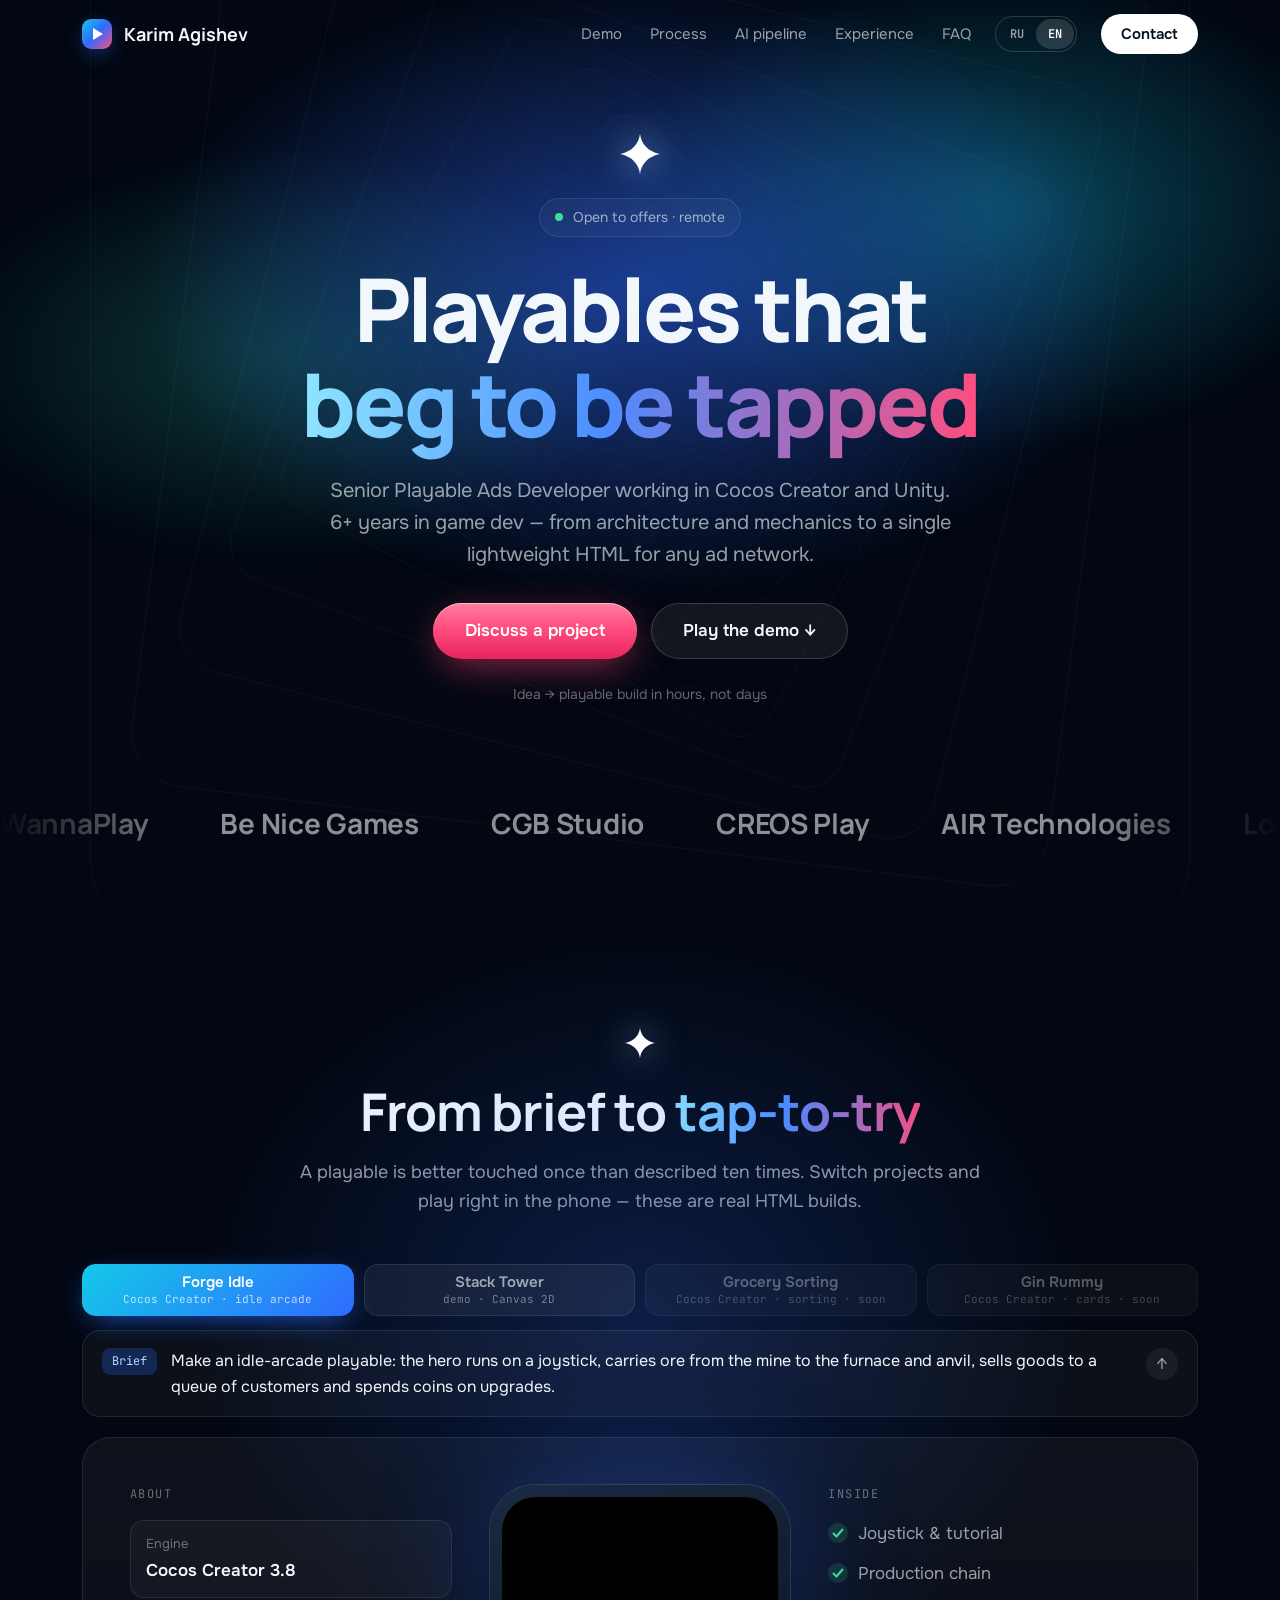
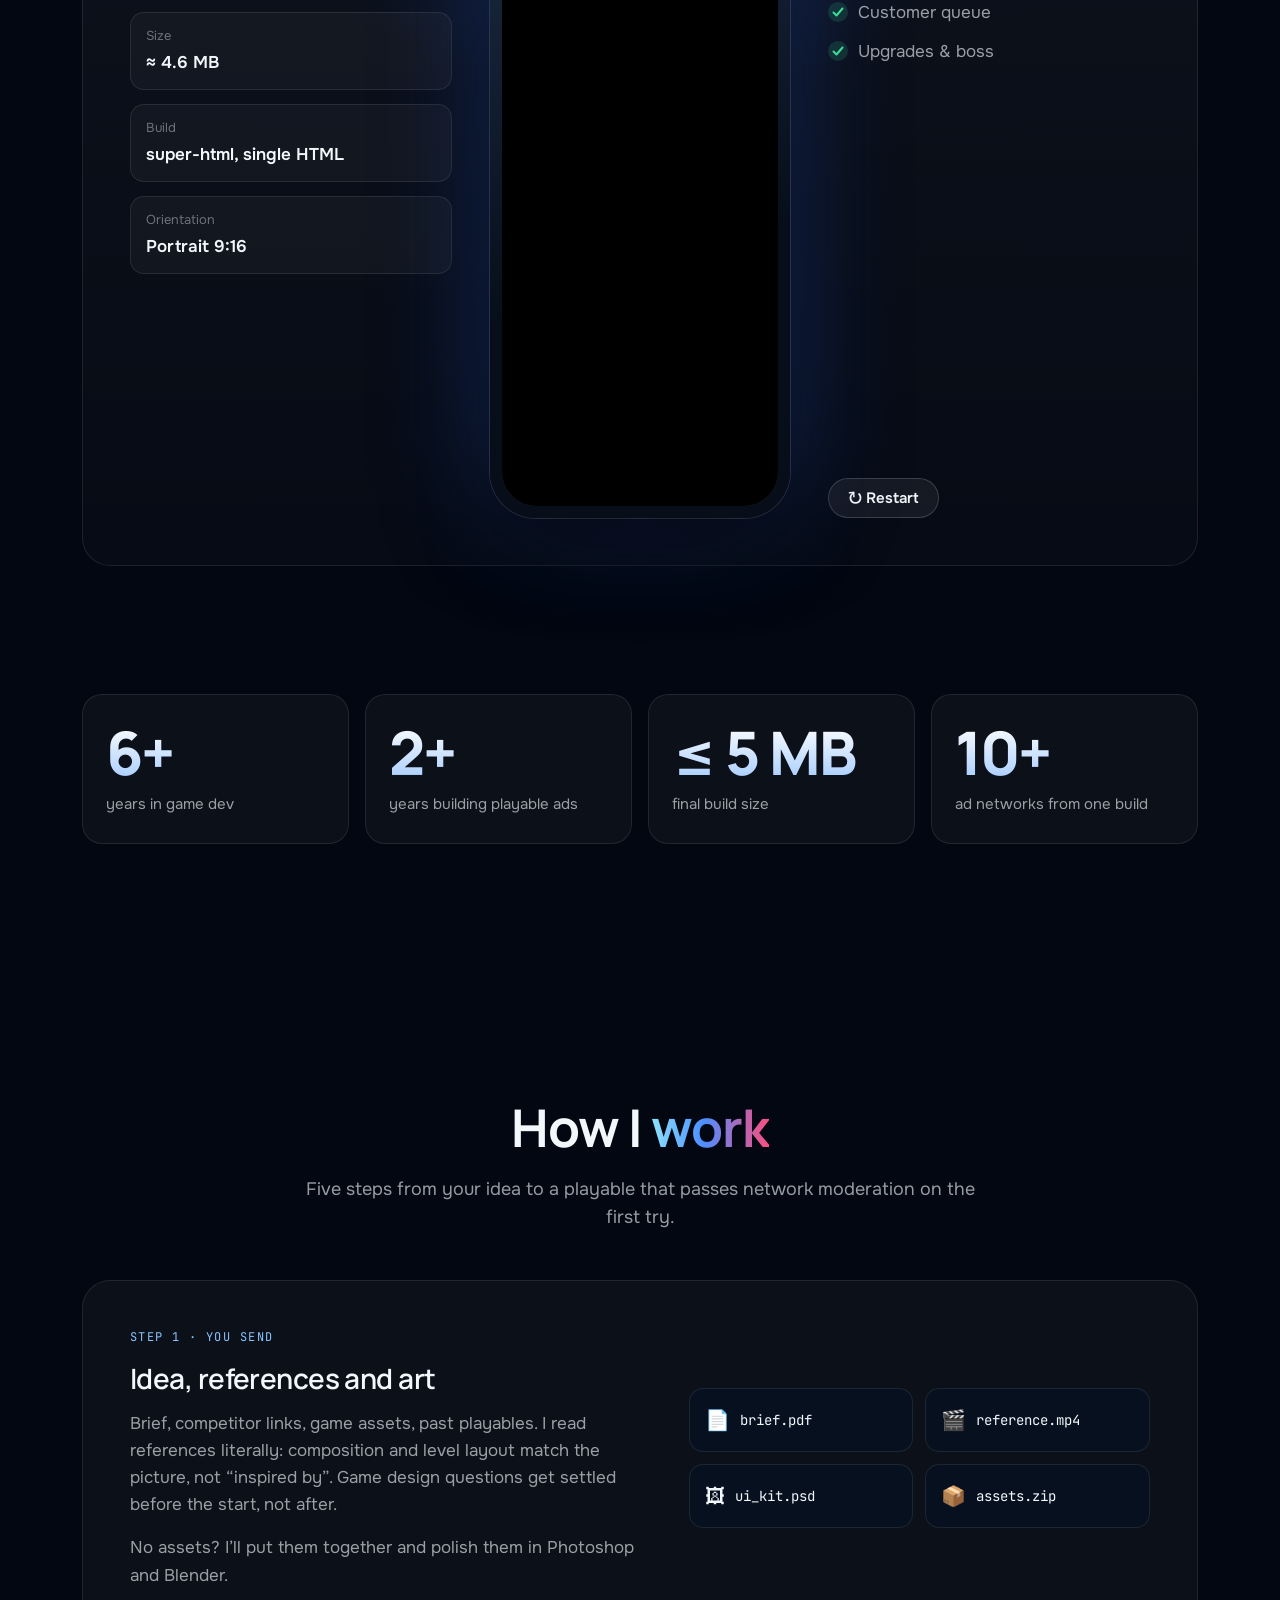
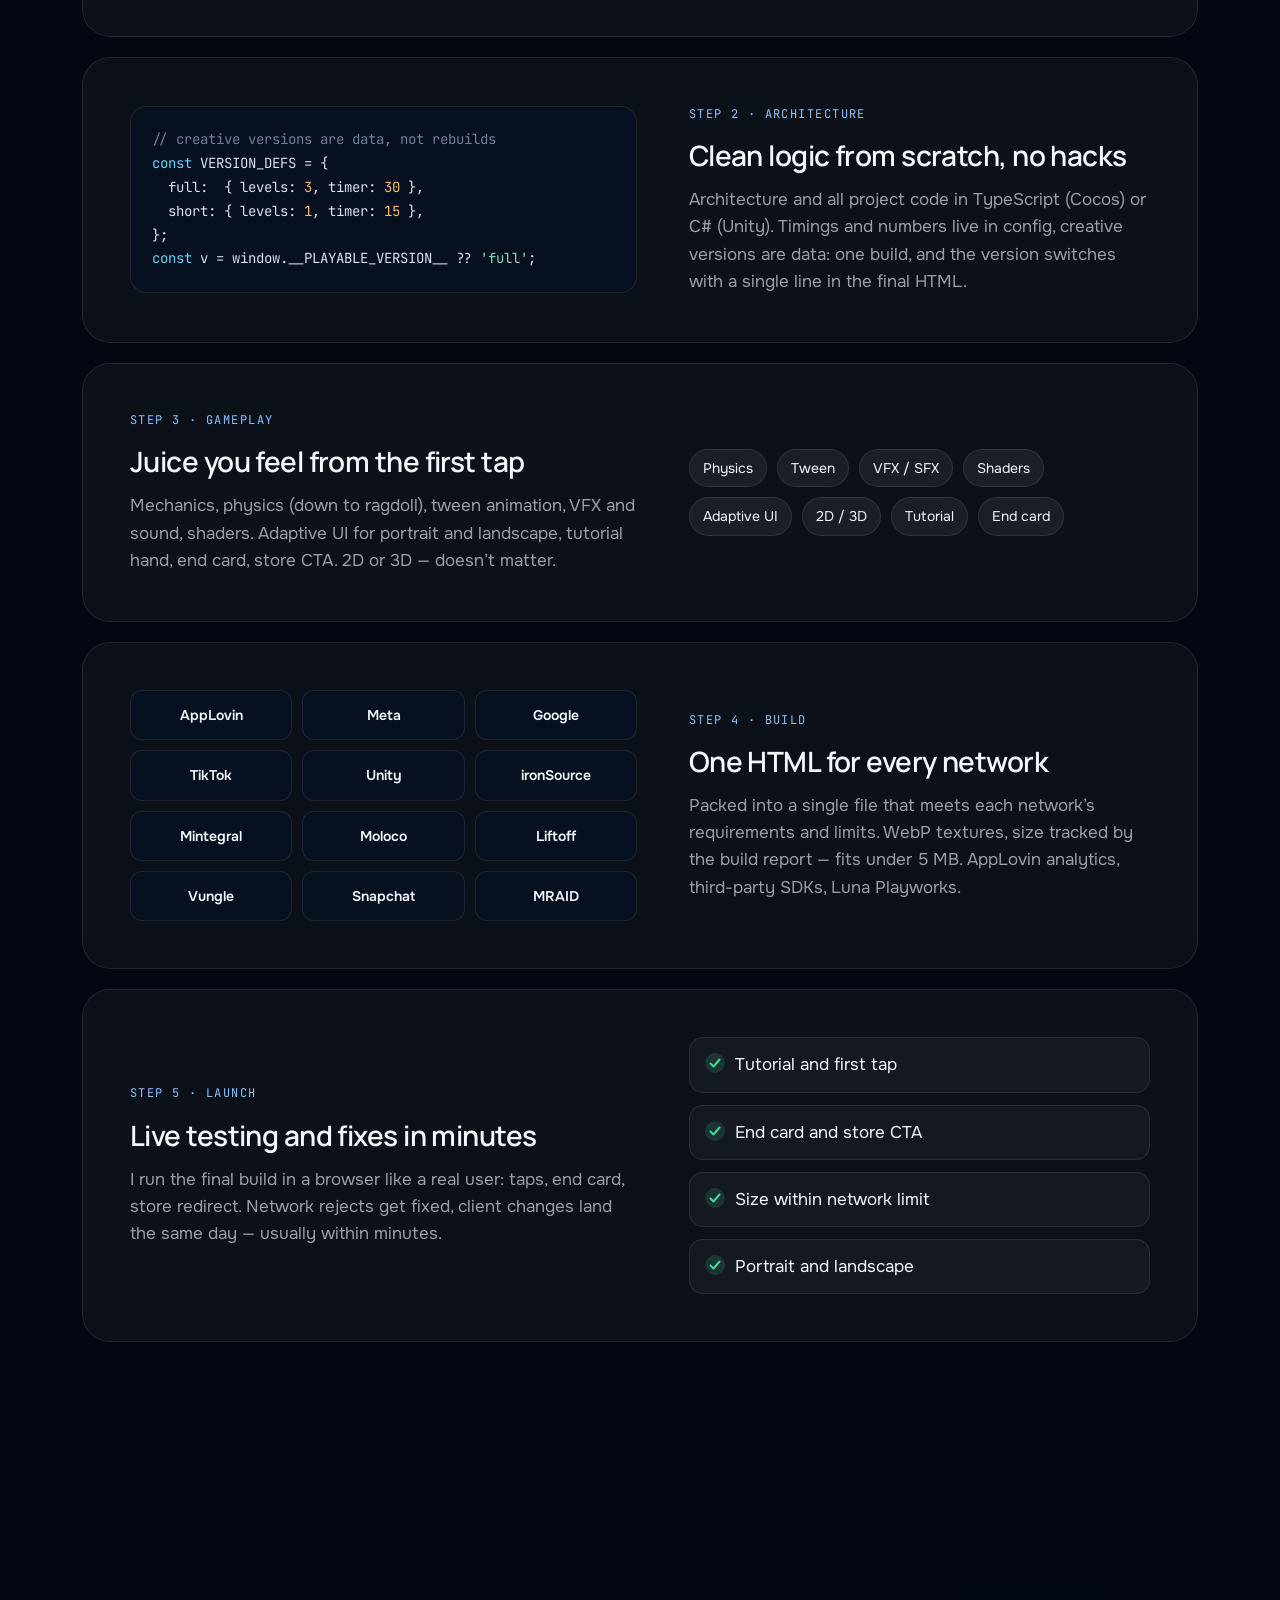
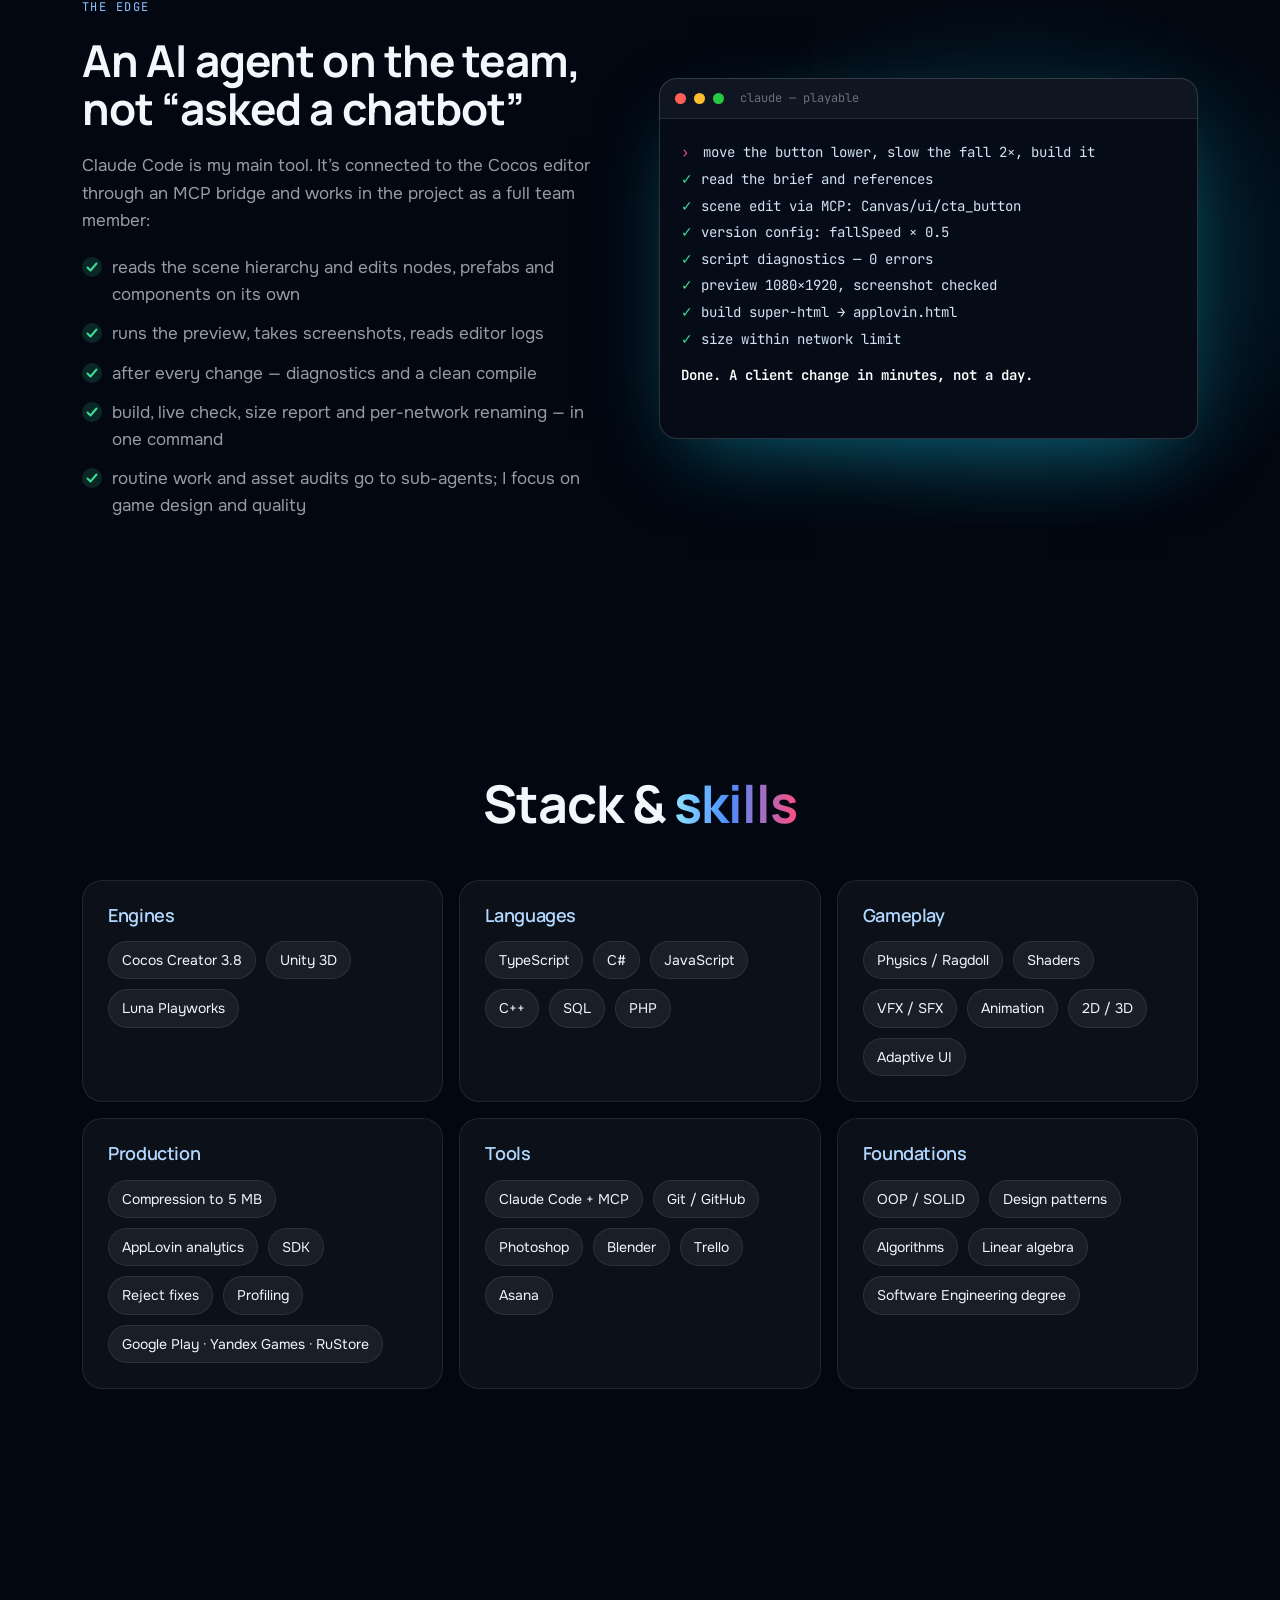
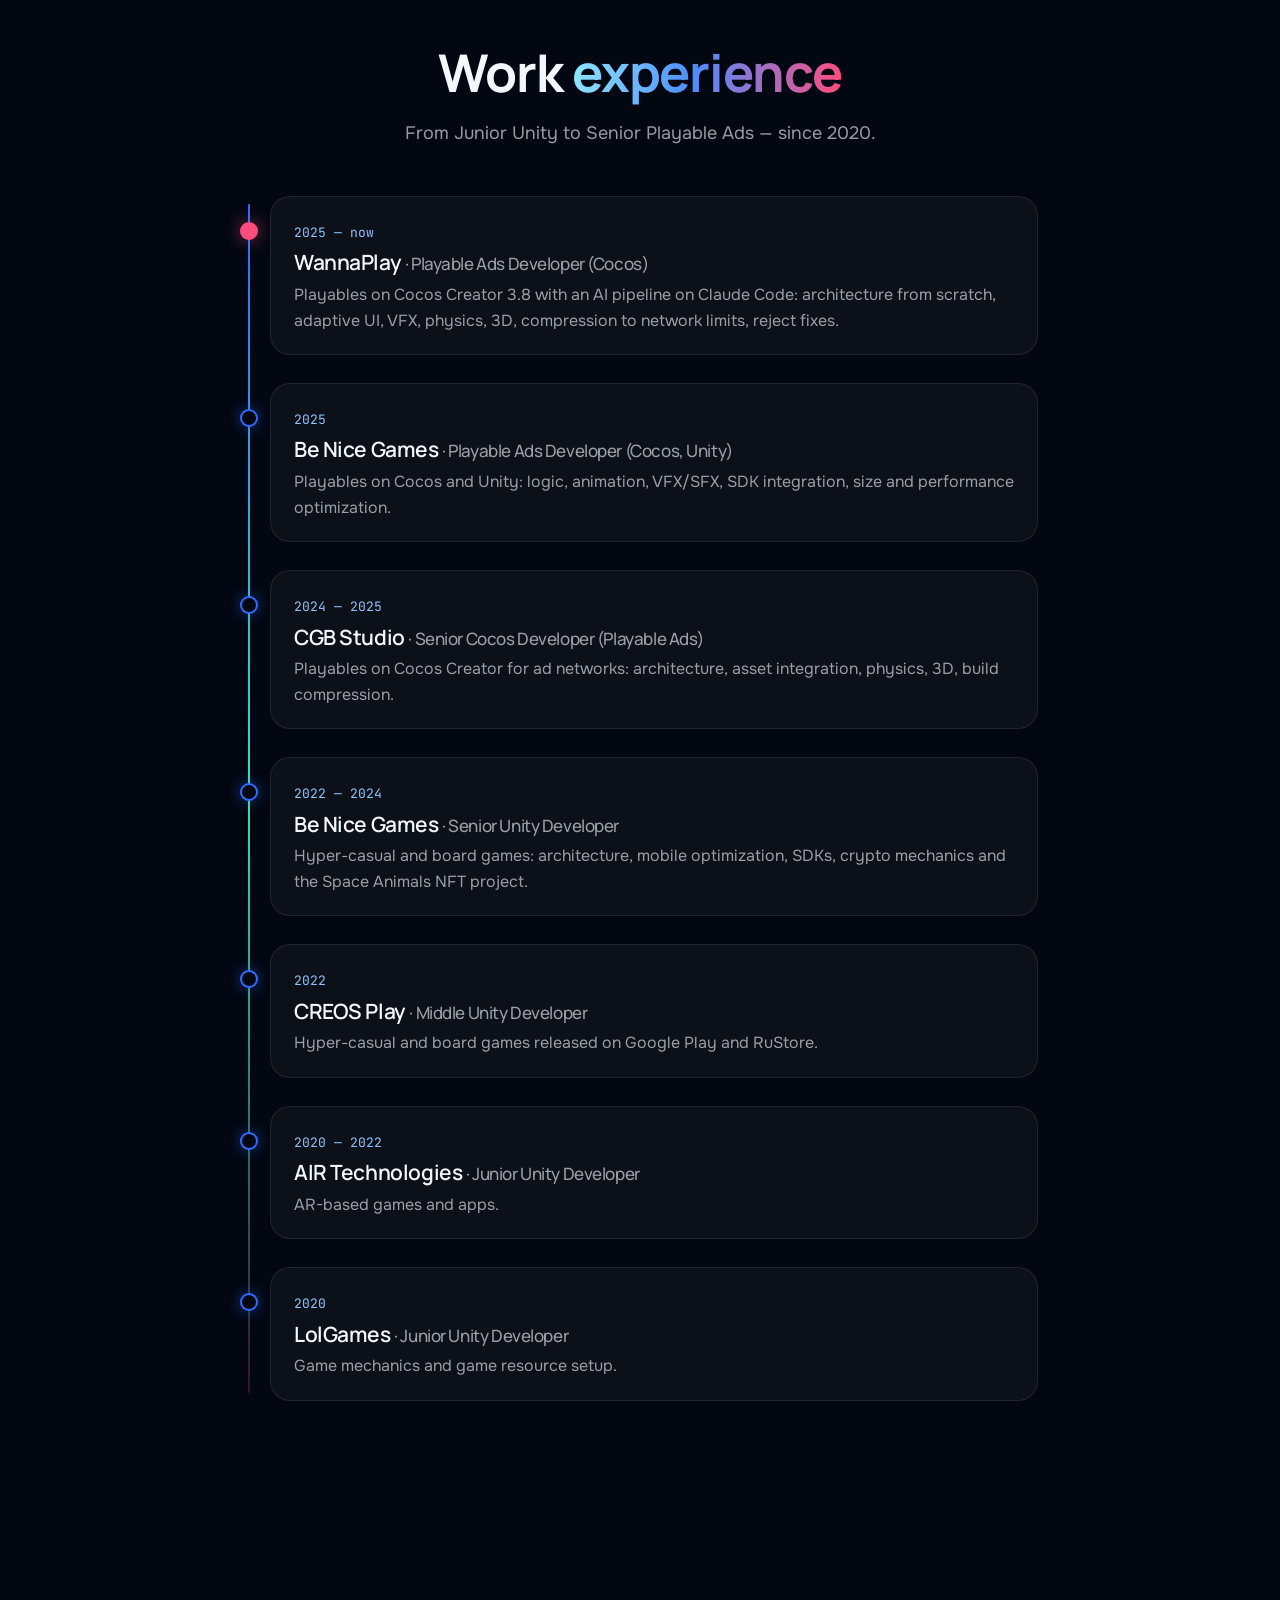
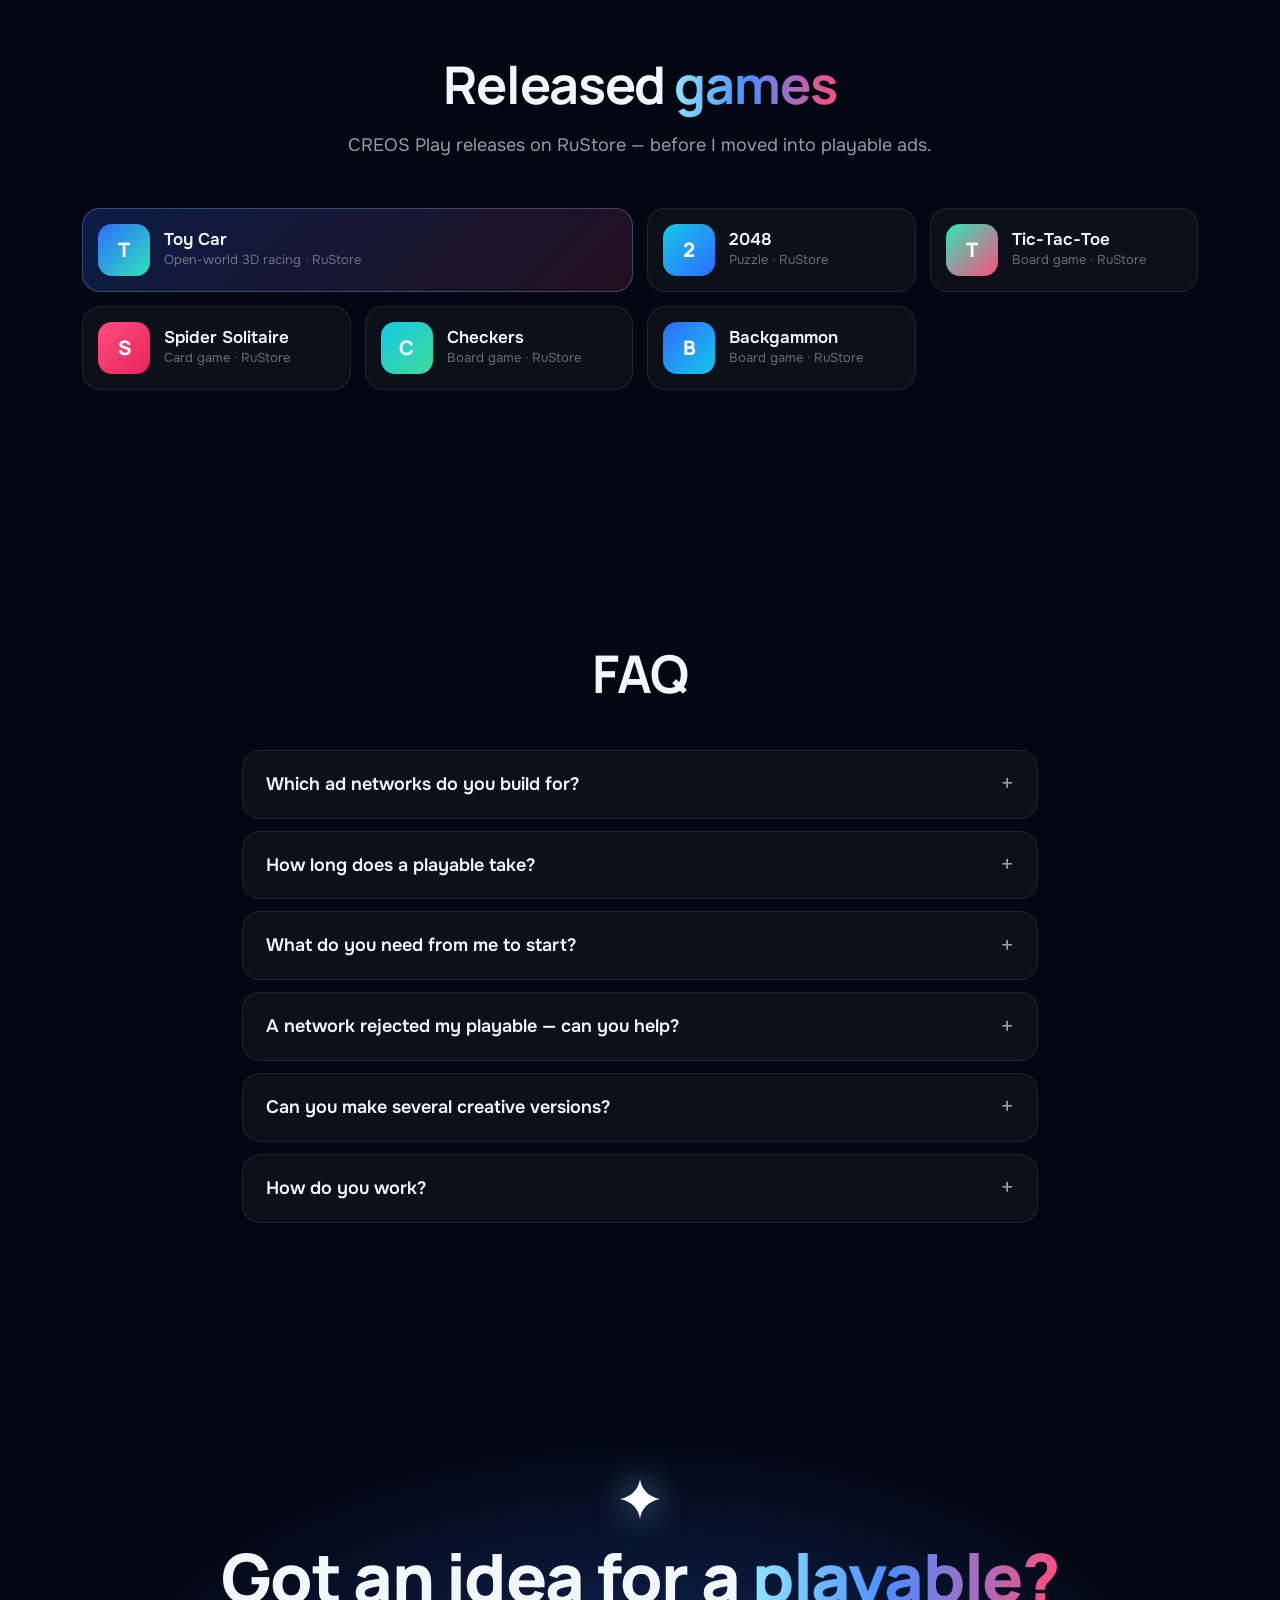
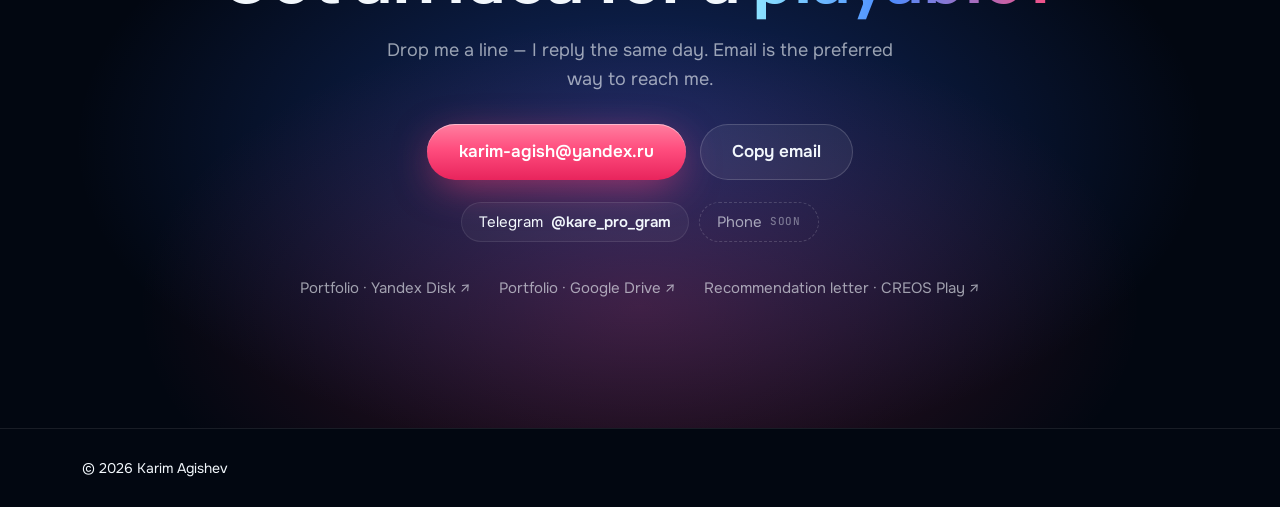
==== commit 2c717723: "Футер: убрана подпись «Собрано на чистом HTML…» Co-Authored-By: Claude Opus 5.5 <noreply@anthropic.c" ====
--- a/index.html
+++ b/index.html
@@ -394,7 +394,6 @@
 <footer class="footer">
   <div class="container footer__inner">
     <span>© <span id="year">2026</span> <span lang="ru">Карим Агишев</span><span lang="en">Karim Agishev</span></span>
-    <span class="muted"><span lang="ru">Собрано на чистом HTML, CSS и JS&nbsp;— как плеибл, без лишнего веса</span><span lang="en">Built with plain HTML, CSS and JS&nbsp;— like a playable, no extra weight</span></span>
   </div>
 </footer>
 
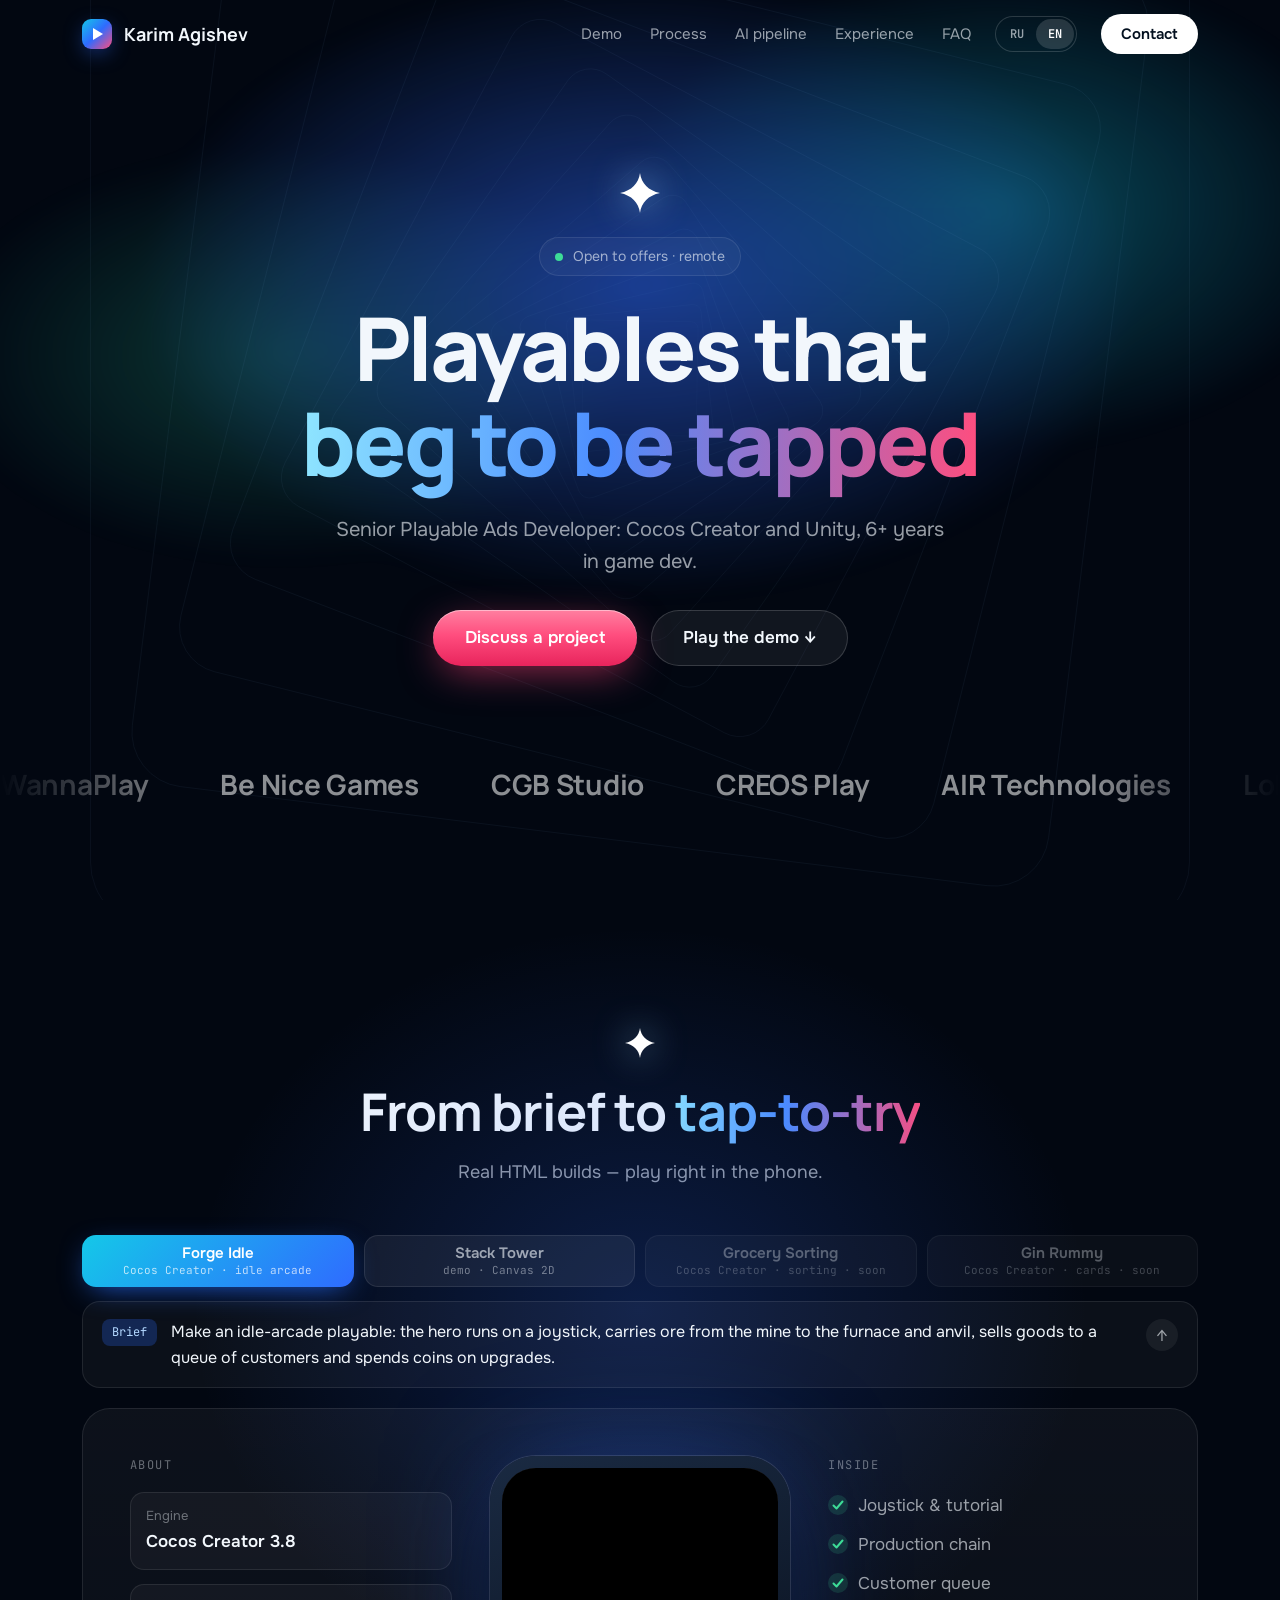
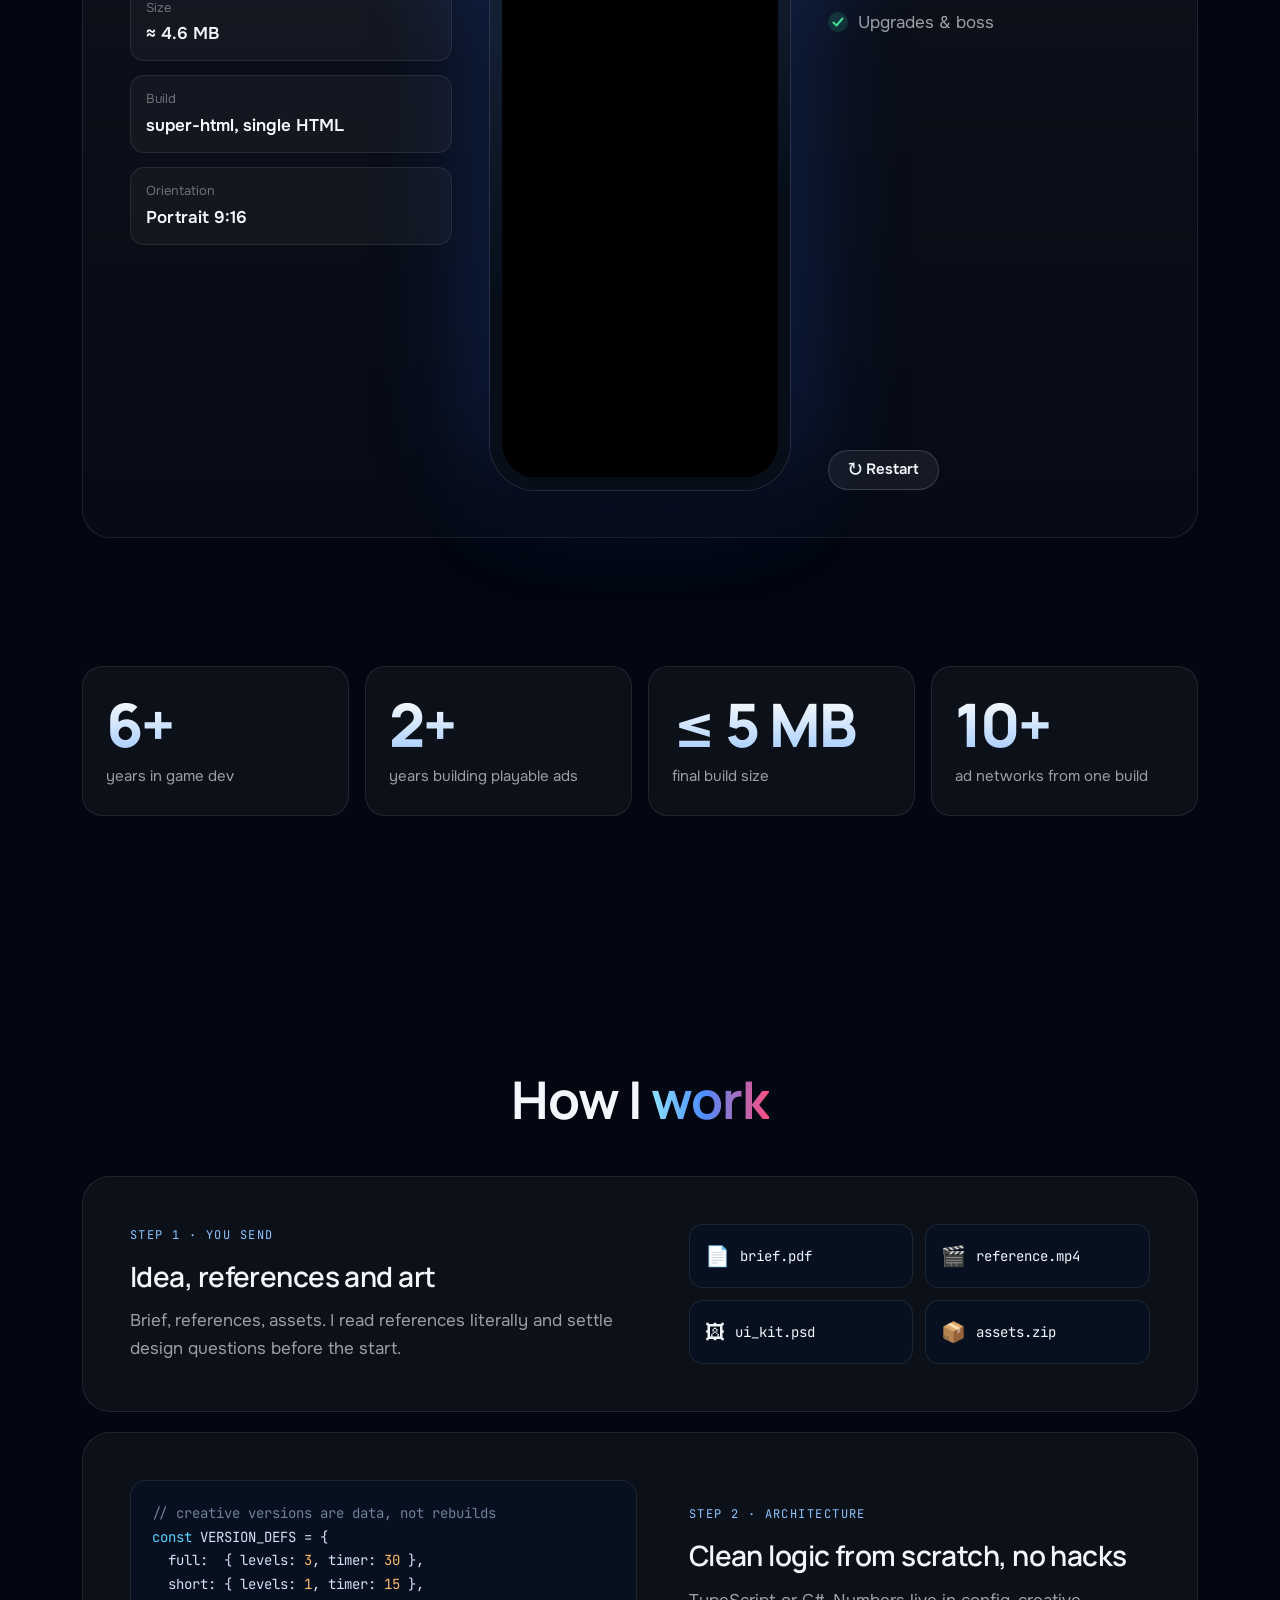
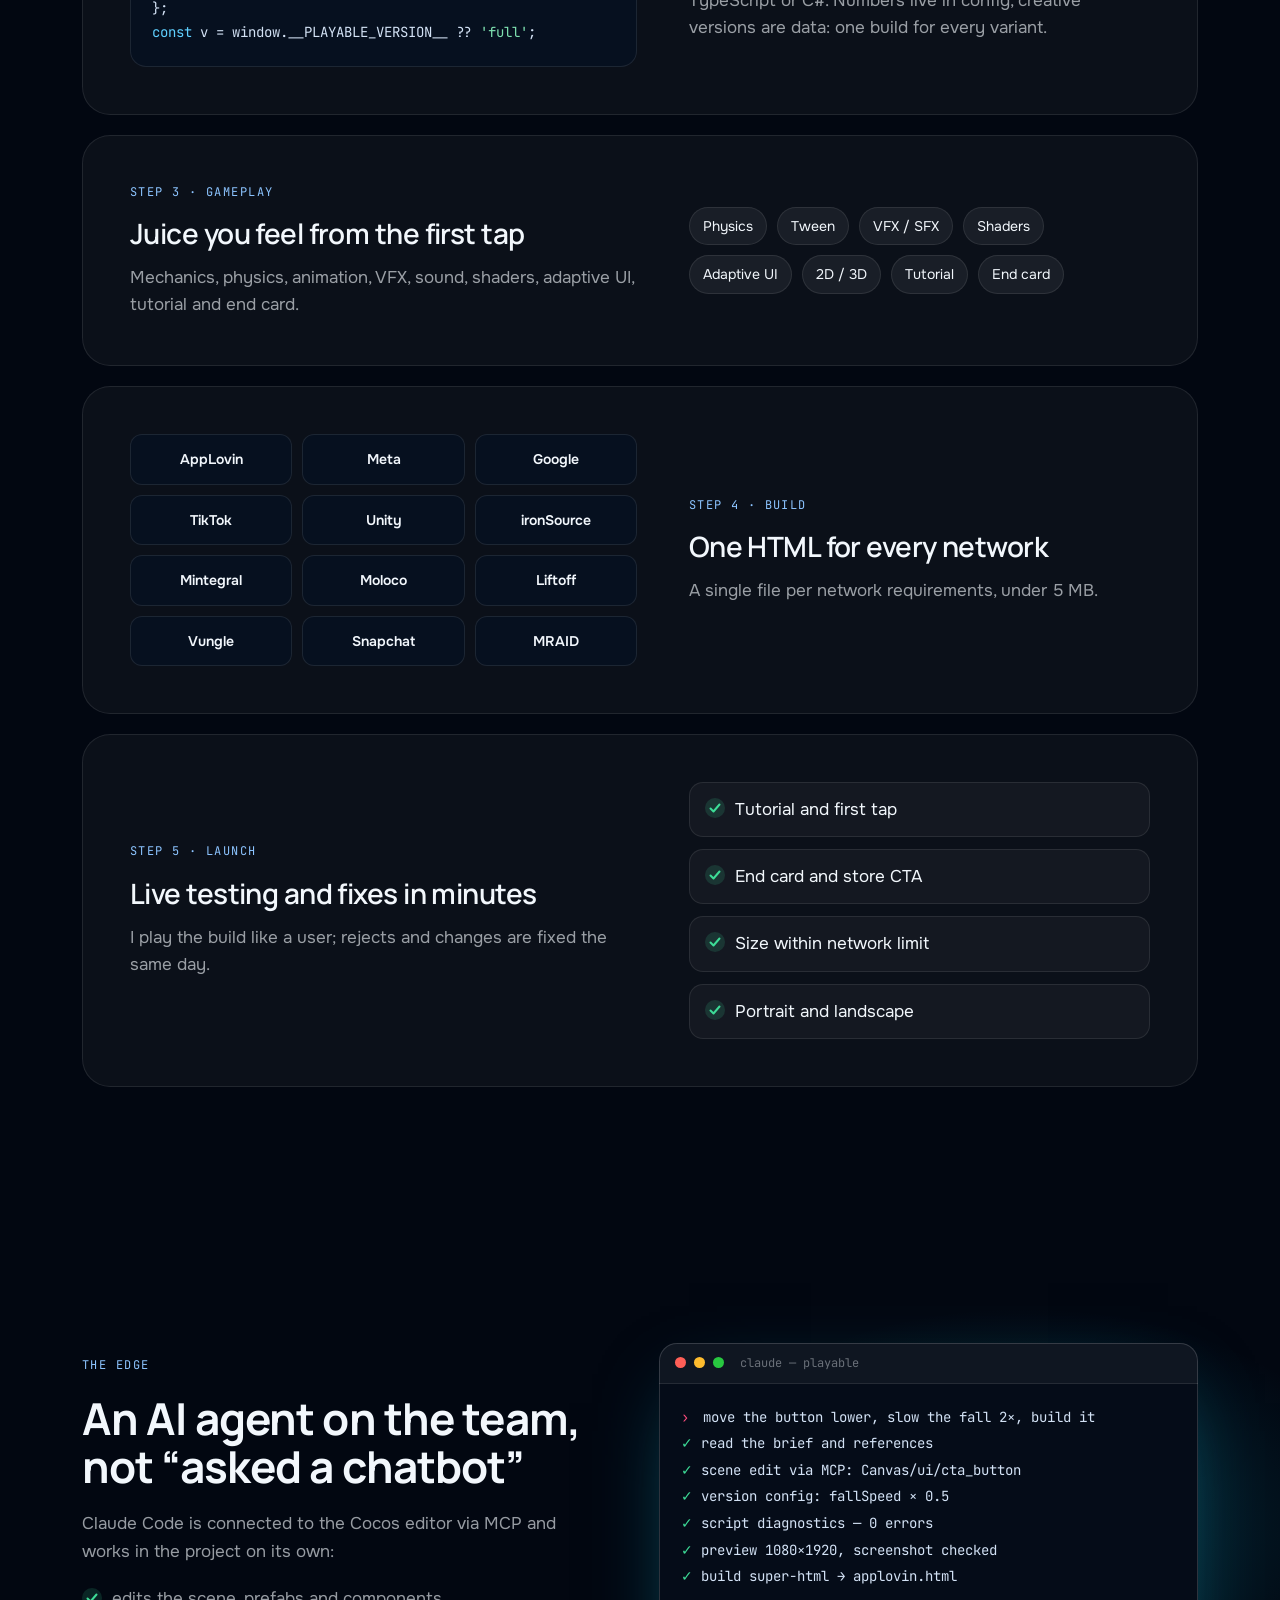
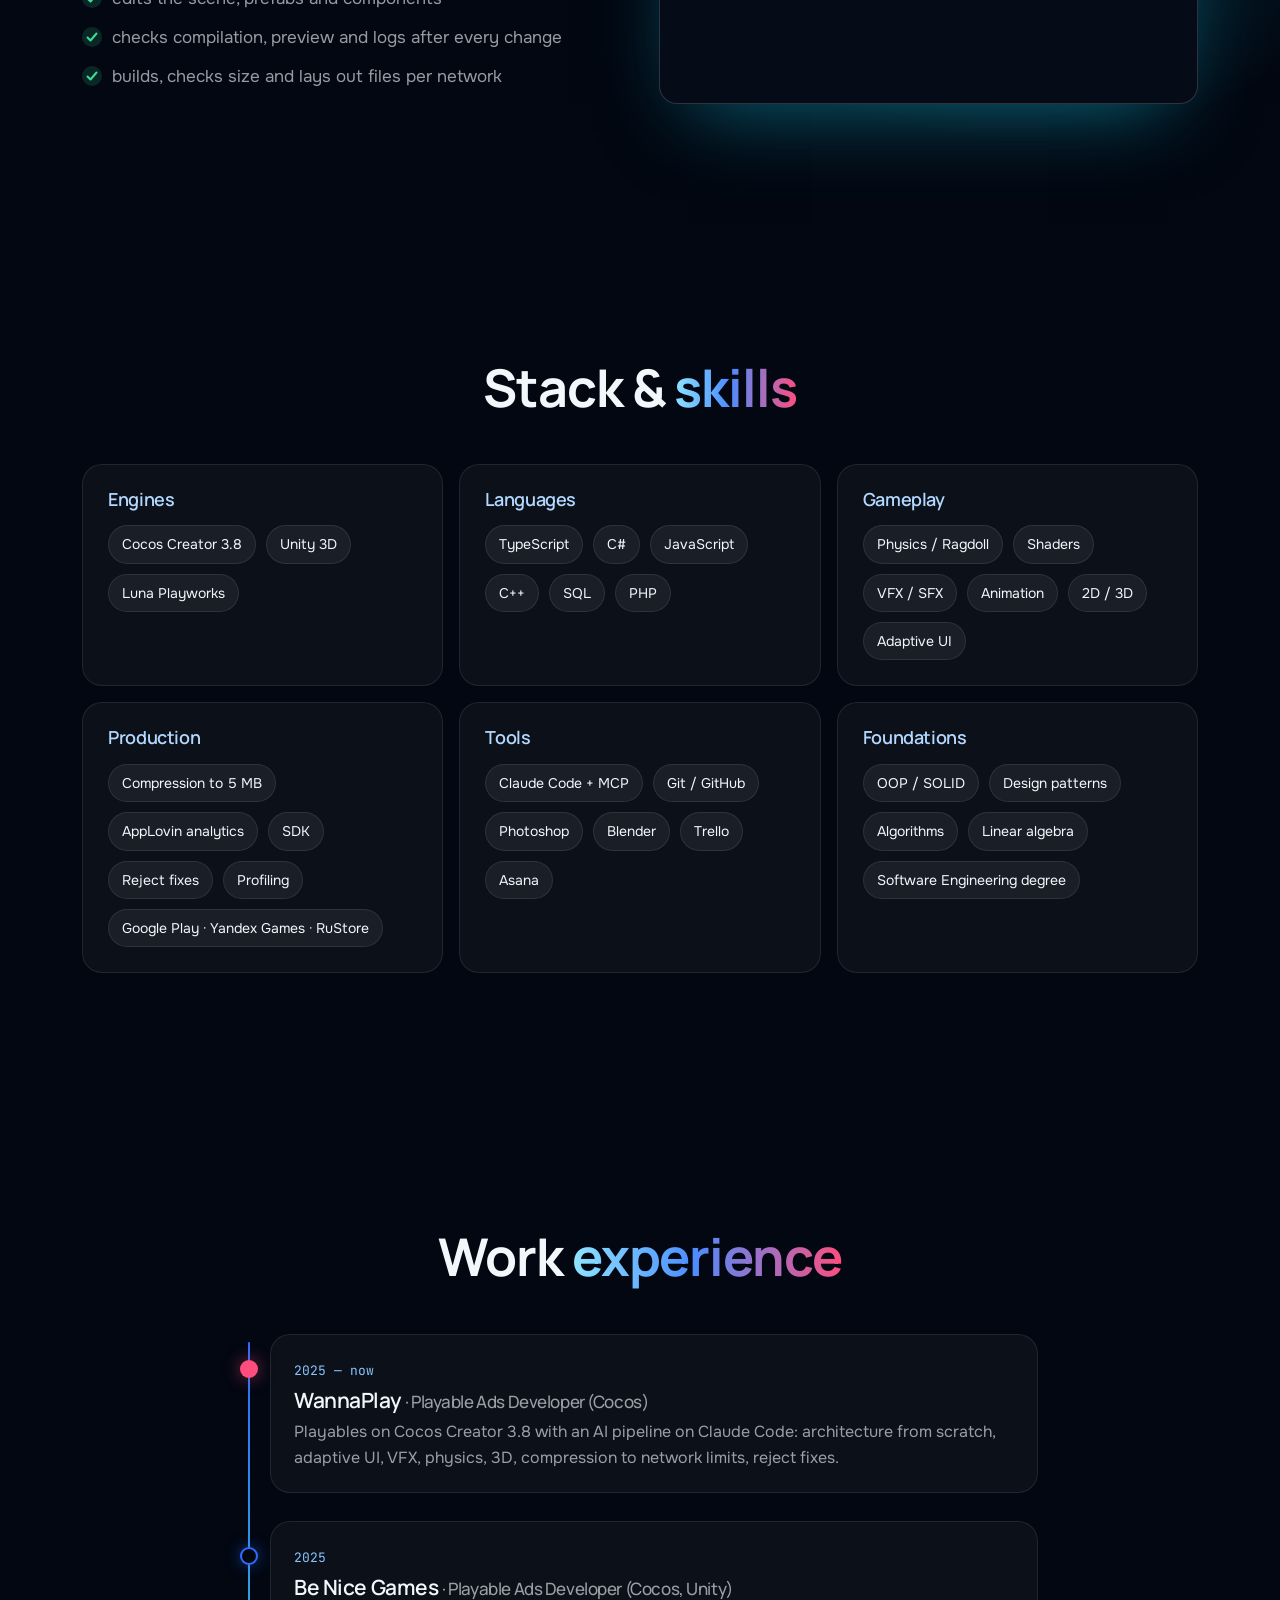
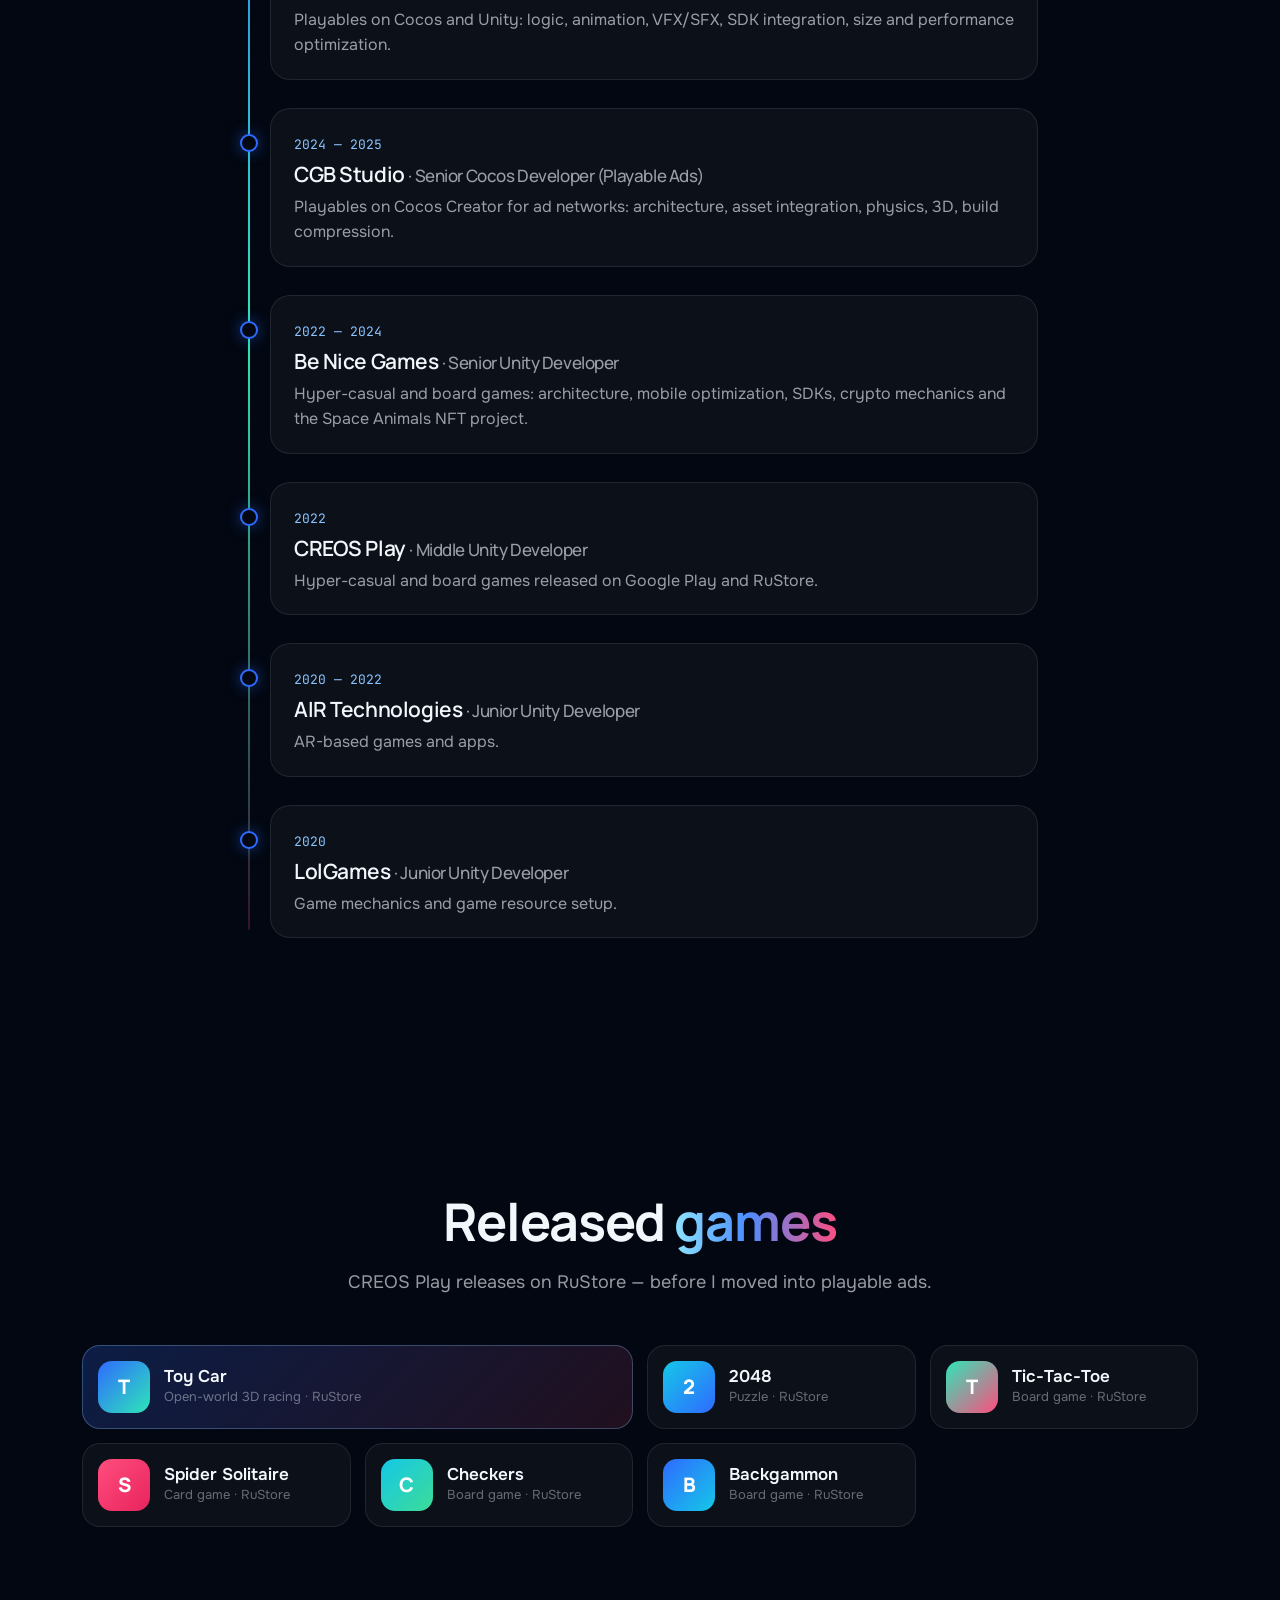
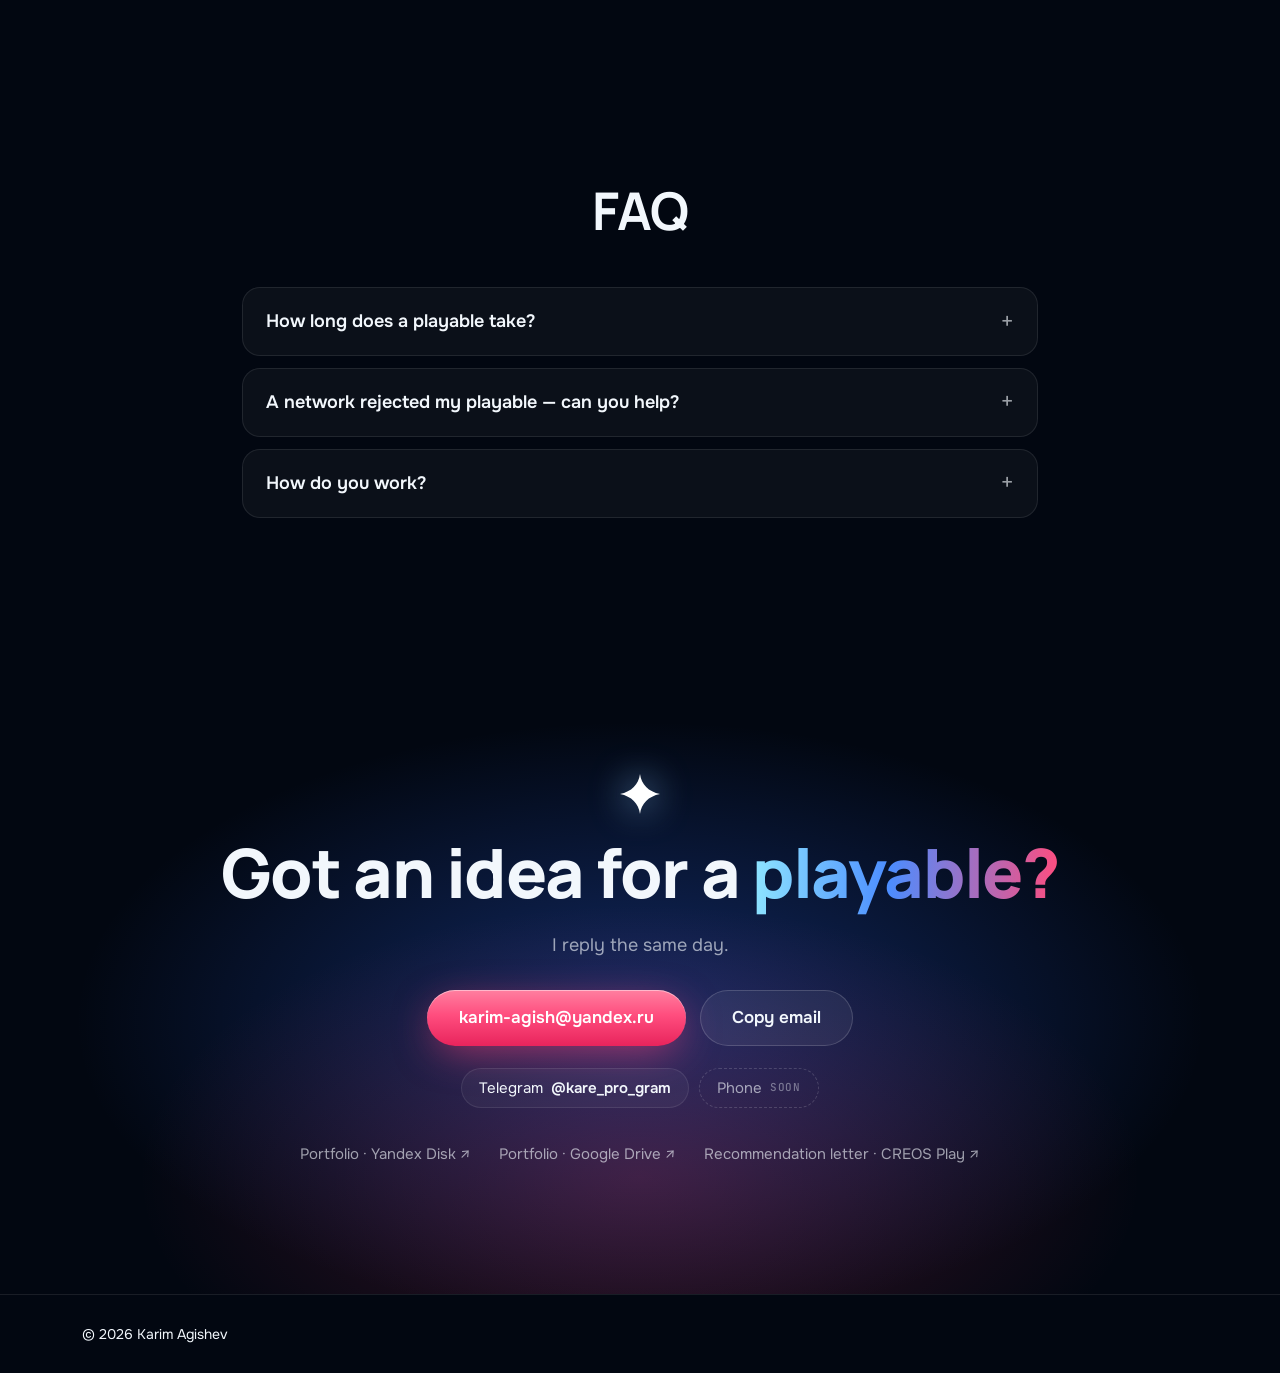
==== commit 1e2da19f: "CTA плеибла ведёт к контактам; тексты сокращены Плеибл в iframe шлёт postMessage {type:'playable_cta" ====
--- a/index.html
+++ b/index.html
@@ -54,12 +54,11 @@
     <svg class="sparkle" viewBox="0 0 40 40" aria-hidden="true"><path d="M20 0c1.4 10.6 8.4 17.6 20 20-11.6 2.4-18.6 9.4-20 20-1.4-10.6-8.4-17.6-20-20C11.6 17.6 18.6 10.6 20 0z"/></svg>
     <span class="chip"><span class="dot"></span><span lang="ru">Открыт к предложениям · удалённо</span><span lang="en">Open to offers · remote</span></span>
     <h1 class="hero__title"><span lang="ru">Плеиблы, в которые<br><span class="grad">хочется тапнуть</span></span><span lang="en">Playables that<br><span class="grad">beg to be tapped</span></span></h1>
-    <p class="hero__lead"><span lang="ru">Senior Playable Ads Developer на&nbsp;Cocos Creator и&nbsp;Unity. Больше 6&nbsp;лет в&nbsp;геймдеве&nbsp;— от&nbsp;архитектуры и&nbsp;механики до&nbsp;одного лёгкого HTML под любую рекламную сеть.</span><span lang="en">Senior Playable Ads Developer working in&nbsp;Cocos Creator and&nbsp;Unity. 6+&nbsp;years in&nbsp;game dev&nbsp;— from architecture and mechanics to&nbsp;a&nbsp;single lightweight HTML for any ad&nbsp;network.</span></p>
+    <p class="hero__lead"><span lang="ru">Senior Playable Ads Developer: Cocos Creator и&nbsp;Unity, 6+&nbsp;лет в&nbsp;геймдеве.</span><span lang="en">Senior Playable Ads Developer: Cocos Creator and&nbsp;Unity, 6+&nbsp;years in&nbsp;game dev.</span></p>
     <div class="hero__actions">
       <a class="btn btn--cta" href="#contact"><span lang="ru">Обсудить проект</span><span lang="en">Discuss a project</span></a>
       <a class="btn btn--ghost" href="#play"><span lang="ru">Сыграть в демо ↓</span><span lang="en">Play the demo ↓</span></a>
     </div>
-    <p class="hero__note"><span lang="ru">Идея → играбельный билд за часы, а не за дни</span><span lang="en">Idea → playable build in hours, not days</span></p>
   </div>
 
   <div class="marquee" aria-label="Студии, где я работал" data-l10n data-en-aria-label="Studios I've worked with">
@@ -76,7 +75,7 @@
     <div class="section__head center reveal">
       <svg class="sparkle sparkle--sm" viewBox="0 0 40 40" aria-hidden="true"><path d="M20 0c1.4 10.6 8.4 17.6 20 20-11.6 2.4-18.6 9.4-20 20-1.4-10.6-8.4-17.6-20-20C11.6 17.6 18.6 10.6 20 0z"/></svg>
       <h2><span lang="ru">От ТЗ до</span><span lang="en">From brief to</span> <span class="grad">tap-to-try</span></h2>
-      <p><span lang="ru">Плеибл лучше один раз потрогать, чем десять раз описать. Переключайте проекты и играйте прямо в&nbsp;телефоне&nbsp;— это настоящие HTML-сборки.</span><span lang="en">A playable is better touched once than described ten times. Switch projects and play right in&nbsp;the&nbsp;phone&nbsp;— these are real HTML builds.</span></p>
+      <p><span lang="ru">Настоящие HTML-сборки&nbsp;— играйте прямо в&nbsp;телефоне.</span><span lang="en">Real HTML builds&nbsp;— play right in&nbsp;the&nbsp;phone.</span></p>
     </div>
 
     <div class="tabs reveal" id="projectTabs" role="tablist"></div>
@@ -123,7 +122,6 @@
   <div class="container">
     <div class="section__head center reveal">
       <h2><span lang="ru">Как я <span class="grad">работаю</span></span><span lang="en">How I <span class="grad">work</span></span></h2>
-      <p><span lang="ru">Пять шагов от вашей идеи до плеибла, который проходит модерацию сети с первого раза.</span><span lang="en">Five steps from your idea to a playable that passes network moderation on the first try.</span></p>
     </div>
 
     <div class="steps">
@@ -131,8 +129,7 @@
         <div class="step__body">
           <div class="mono step__tag"><span lang="ru">ШАГ 1 · ВЫ ПРИСЫЛАЕТЕ</span><span lang="en">STEP 1 · YOU SEND</span></div>
           <h3><span lang="ru">Идею, референсы и&nbsp;арт</span><span lang="en">Idea, references and&nbsp;art</span></h3>
-          <p><span lang="ru">ТЗ, ссылки на конкурентов, ассеты игры, прошлые плеиблы. Референсы читаю буквально: композиция и раскладка уровня&nbsp;— как на картинке, а не «по мотивам». Неясное в геймдизайне уточняю до старта, а не после.</span><span lang="en">Brief, competitor links, game assets, past playables. I read references literally: composition and level layout match the picture, not “inspired by”. Game design questions get settled before the start, not after.</span></p>
-          <p class="muted"><span lang="ru">Нет ассетов? Соберу и доработаю в Photoshop и Blender.</span><span lang="en">No assets? I’ll put them together and polish them in Photoshop and Blender.</span></p>
+          <p><span lang="ru">ТЗ, референсы, ассеты. Референсы читаю буквально, вопросы по геймдизайну&nbsp;— до старта.</span><span lang="en">Brief, references, assets. I read references literally and settle design questions before the start.</span></p>
         </div>
         <div class="step__visual">
           <div class="files">
@@ -148,7 +145,7 @@
         <div class="step__body">
           <div class="mono step__tag"><span lang="ru">ШАГ 2 · АРХИТЕКТУРА</span><span lang="en">STEP 2 · ARCHITECTURE</span></div>
           <h3><span lang="ru">Логика с&nbsp;нуля, без костылей</span><span lang="en">Clean logic from&nbsp;scratch, no&nbsp;hacks</span></h3>
-          <p><span lang="ru">Архитектура и весь код проекта на TypeScript (Cocos) или C# (Unity). Тайминги и числа&nbsp;— в конфиге, а версии креатива&nbsp;— данными: один билд, а версия переключается одной строкой в готовом HTML.</span><span lang="en">Architecture and all project code in TypeScript (Cocos) or C# (Unity). Timings and numbers live in config, creative versions are data: one build, and the version switches with a single line in the final HTML.</span></p>
+          <p><span lang="ru">TypeScript или C#. Числа&nbsp;— в конфиге, версии креатива&nbsp;— данными: один билд на все варианты.</span><span lang="en">TypeScript or C#. Numbers live in config, creative versions are data: one build for every variant.</span></p>
         </div>
         <div class="step__visual">
 <pre class="code"><span class="c"><span lang="ru">// версии креатива — данными, не пересборкой</span><span lang="en">// creative versions are data, not rebuilds</span></span>
@@ -164,7 +161,7 @@
         <div class="step__body">
           <div class="mono step__tag"><span lang="ru">ШАГ 3 · ГЕЙМПЛЕЙ</span><span lang="en">STEP 3 · GAMEPLAY</span></div>
           <h3><span lang="ru">Сочность, которую видно с&nbsp;первого тапа</span><span lang="en">Juice you feel from the&nbsp;first&nbsp;tap</span></h3>
-          <p><span lang="ru">Механика, физика (вплоть до Ragdoll), tween-анимации, VFX и звук, шейдеры. Адаптивный UI под портрет и ландшафт, туториал-рука, эндкарта, CTA в стор. 2D и 3D&nbsp;— без разницы.</span><span lang="en">Mechanics, physics (down to ragdoll), tween animation, VFX and sound, shaders. Adaptive UI for portrait and landscape, tutorial hand, end card, store CTA. 2D or 3D&nbsp;— doesn’t matter.</span></p>
+          <p><span lang="ru">Механика, физика, анимации, VFX, звук, шейдеры, адаптивный UI, туториал и эндкарта.</span><span lang="en">Mechanics, physics, animation, VFX, sound, shaders, adaptive UI, tutorial and end card.</span></p>
         </div>
         <div class="step__visual">
           <div class="tags">
@@ -177,7 +174,7 @@
         <div class="step__body">
           <div class="mono step__tag"><span lang="ru">ШАГ 4 · СБОРКА</span><span lang="en">STEP 4 · BUILD</span></div>
           <h3><span lang="ru">Один HTML под каждую сеть</span><span lang="en">One HTML for every network</span></h3>
-          <p><span lang="ru">Упаковка в один файл с учётом требований и лимитов каждой площадки. Текстуры в WebP, контроль веса по отчёту сборки&nbsp;— укладываю в 5&nbsp;МБ. Аналитика AppLovin, сторонние SDK, Luna Playworks.</span><span lang="en">Packed into a single file that meets each network’s requirements and limits. WebP textures, size tracked by the build report&nbsp;— fits under 5&nbsp;MB. AppLovin analytics, third-party SDKs, Luna Playworks.</span></p>
+          <p><span lang="ru">Один файл под требования каждой площадки, до&nbsp;5&nbsp;МБ.</span><span lang="en">A single file per network requirements, under 5&nbsp;MB.</span></p>
         </div>
         <div class="step__visual">
           <div class="networks">
@@ -190,7 +187,7 @@
         <div class="step__body">
           <div class="mono step__tag"><span lang="ru">ШАГ 5 · ЗАПУСК</span><span lang="en">STEP 5 · LAUNCH</span></div>
           <h3><span lang="ru">Проверка живьём и&nbsp;правки за&nbsp;минуты</span><span lang="en">Live testing and&nbsp;fixes in&nbsp;minutes</span></h3>
-          <p><span lang="ru">Прогоняю собранный билд в браузере как пользователь: тапы, эндкарта, переход в стор. Реджекты от сетей исправляю, правки заказчика вношу в тот же день&nbsp;— обычно за минуты.</span><span lang="en">I run the final build in a browser like a real user: taps, end card, store redirect. Network rejects get fixed, client changes land the same day&nbsp;— usually within minutes.</span></p>
+          <p><span lang="ru">Прогоняю билд как пользователь; реджекты и правки&nbsp;— в тот же день.</span><span lang="en">I play the build like a user; rejects and changes are fixed the same day.</span></p>
         </div>
         <div class="step__visual">
           <ul class="checks checks--big">
@@ -211,13 +208,11 @@
     <div class="ai__text reveal">
       <div class="mono step__tag"><span lang="ru">ПРЕИМУЩЕСТВО</span><span lang="en">THE EDGE</span></div>
       <h2><span lang="ru">AI-агент в&nbsp;команде, а&nbsp;не&nbsp;«поспрашивал нейросеть»</span><span lang="en">An AI agent on&nbsp;the&nbsp;team, not&nbsp;“asked a&nbsp;chatbot”</span></h2>
-      <p><span lang="ru">Claude Code&nbsp;— мой основной инструмент. Он подключён к редактору Cocos через MCP-мост и работает в проекте как полноценный участник:</span><span lang="en">Claude Code is my main tool. It’s connected to the Cocos editor through an MCP bridge and works in the project as a full team member:</span></p>
+      <p><span lang="ru">Claude Code подключён к редактору Cocos через MCP и работает в проекте сам:</span><span lang="en">Claude Code is connected to the Cocos editor via MCP and works in the project on its own:</span></p>
       <ul class="checks">
-        <li><span lang="ru">сам читает иерархию сцены, правит ноды, префабы и компоненты</span><span lang="en">reads the scene hierarchy and edits nodes, prefabs and components on its own</span></li>
-        <li><span lang="ru">запускает превью, снимает скриншоты, читает логи редактора</span><span lang="en">runs the preview, takes screenshots, reads editor logs</span></li>
-        <li><span lang="ru">после каждой правки&nbsp;— диагностика и чистая компиляция</span><span lang="en">after every change&nbsp;— diagnostics and a clean compile</span></li>
-        <li><span lang="ru">сборка, проверка живьём, отчёт по весу и переименование под сети&nbsp;— одной командой</span><span lang="en">build, live check, size report and per-network renaming&nbsp;— in one command</span></li>
-        <li><span lang="ru">рутину и аудит ассетов отдаю субагентам, сам&nbsp;— геймдизайн и качество</span><span lang="en">routine work and asset audits go to sub-agents; I&nbsp;focus on game design and quality</span></li>
+        <li><span lang="ru">правит сцену, префабы и компоненты</span><span lang="en">edits the scene, prefabs and components</span></li>
+        <li><span lang="ru">после каждой правки проверяет компиляцию, превью и логи</span><span lang="en">checks compilation, preview and logs after every change</span></li>
+        <li><span lang="ru">собирает билд, проверяет вес и раскладывает файлы под сети</span><span lang="en">builds, checks size and lays out files per network</span></li>
       </ul>
     </div>
 
@@ -278,7 +273,6 @@
   <div class="container narrow">
     <div class="section__head center reveal">
       <h2><span lang="ru">Опыт <span class="grad">работы</span></span><span lang="en">Work <span class="grad">experience</span></span></h2>
-      <p><span lang="ru">От Junior Unity до Senior Playable Ads&nbsp;— с 2020 года.</span><span lang="en">From Junior Unity to Senior Playable Ads&nbsp;— since 2020.</span></p>
     </div>
     <ol class="timeline">
       <li class="reveal">
@@ -339,24 +333,12 @@
     </div>
     <div class="faq reveal">
       <details>
-        <summary><span lang="ru">Под какие рекламные сети собираешь?</span><span lang="en">Which ad networks do you build for?</span></summary>
-        <p><span lang="ru">AppLovin, Meta (Facebook), Google, TikTok, Unity, ironSource, Mintegral, Moloco, Liftoff, Vungle, Snapchat, MRAID-совместимые площадки и Luna Playworks. Билд собирается один, файлы под сети раскладываются и переименуются по требованиям каждой площадки.</span><span lang="en">AppLovin, Meta (Facebook), Google, TikTok, Unity, ironSource, Mintegral, Moloco, Liftoff, Vungle, Snapchat, MRAID-compatible networks and Luna Playworks. There’s one build; per-network files are laid out and renamed to match each network’s requirements.</span></p>
-      </details>
-      <details>
         <summary><span lang="ru">Сколько времени занимает плеибл?</span><span lang="en">How long does a playable take?</span></summary>
-        <p><span lang="ru">Благодаря AI-конвейеру путь от идеи до играбельного билда занимает часы, а не дни. Итоговый срок зависит от механики и готовности ассетов&nbsp;— оценю после ТЗ.</span><span lang="en">Thanks to the AI pipeline, going from idea to a playable build takes hours, not days. The final timeline depends on the mechanics and asset readiness&nbsp;— I’ll estimate after the brief.</span></p>
-      </details>
-      <details>
-        <summary><span lang="ru">Что нужно от вас для старта?</span><span lang="en">What do you need from me to start?</span></summary>
-        <p><span lang="ru">Идея или ТЗ, референсы (видео, плеиблы конкурентов) и арт игры. Если ассетов не хватает&nbsp;— доработаю в Photoshop и Blender.</span><span lang="en">An idea or brief, references (videos, competitor playables) and the game’s art. If assets are missing, I’ll fill the gaps in Photoshop and Blender.</span></p>
+        <p><span lang="ru">Часы до играбельного билда, итоговый срок&nbsp;— после ТЗ.</span><span lang="en">Hours to a playable build; the final timeline after the brief.</span></p>
       </details>
       <details>
         <summary><span lang="ru">Сеть отклонила плеибл&nbsp;— поможешь?</span><span lang="en">A network rejected my playable&nbsp;— can you help?</span></summary>
-        <p><span lang="ru">Да. Исправление реджектов&nbsp;— часть работы: вес, требования MRAID и API сети, ссылки на стор, поведение CTA.</span><span lang="en">Yes. Fixing rejects is part of the job: size, MRAID and network API requirements, store links, CTA behavior.</span></p>
-      </details>
-      <details>
-        <summary><span lang="ru">Можно сделать несколько версий креатива?</span><span lang="en">Can you make several creative versions?</span></summary>
-        <p><span lang="ru">Да, и без лишних сборок: версии описываются данными, а нужная включается одной строкой в готовом HTML. Один билд&nbsp;— сколько угодно вариантов для A/B-тестов.</span><span lang="en">Yes, without extra builds: versions are described as data, and the one you need is switched on with a single line in the final HTML. One build&nbsp;— as many variants as your A/B tests need.</span></p>
+        <p><span lang="ru">Да: вес, MRAID и API сети, ссылки на стор, поведение CTA.</span><span lang="en">Yes: size, MRAID and network APIs, store links, CTA behavior.</span></p>
       </details>
       <details>
         <summary><span lang="ru">Формат работы?</span><span lang="en">How do you work?</span></summary>
@@ -372,7 +354,7 @@
   <div class="container center reveal">
     <svg class="sparkle" viewBox="0 0 40 40" aria-hidden="true"><path d="M20 0c1.4 10.6 8.4 17.6 20 20-11.6 2.4-18.6 9.4-20 20-1.4-10.6-8.4-17.6-20-20C11.6 17.6 18.6 10.6 20 0z"/></svg>
     <h2><span lang="ru">Есть идея для <span class="grad">плеибла?</span></span><span lang="en">Got an idea for a <span class="grad">playable?</span></span></h2>
-    <p class="contact__lead"><span lang="ru">Напишите&nbsp;— отвечу в тот же день. Почта&nbsp;— предпочтительный способ связи.</span><span lang="en">Drop me a&nbsp;line&nbsp;— I reply the same day. Email is the preferred way to reach me.</span></p>
+    <p class="contact__lead"><span lang="ru">Отвечу в тот же день.</span><span lang="en">I reply the same day.</span></p>
     <div class="hero__actions">
       <!-- две ссылки, а не одна: у письма тема на языке посетителя -->
       <a lang="ru" class="btn btn--cta" href="mailto:karim-agish@yandex.ru?subject=%D0%9F%D0%BB%D0%B5%D0%B8%D0%B1%D0%BB">karim-agish@yandex.ru</a>
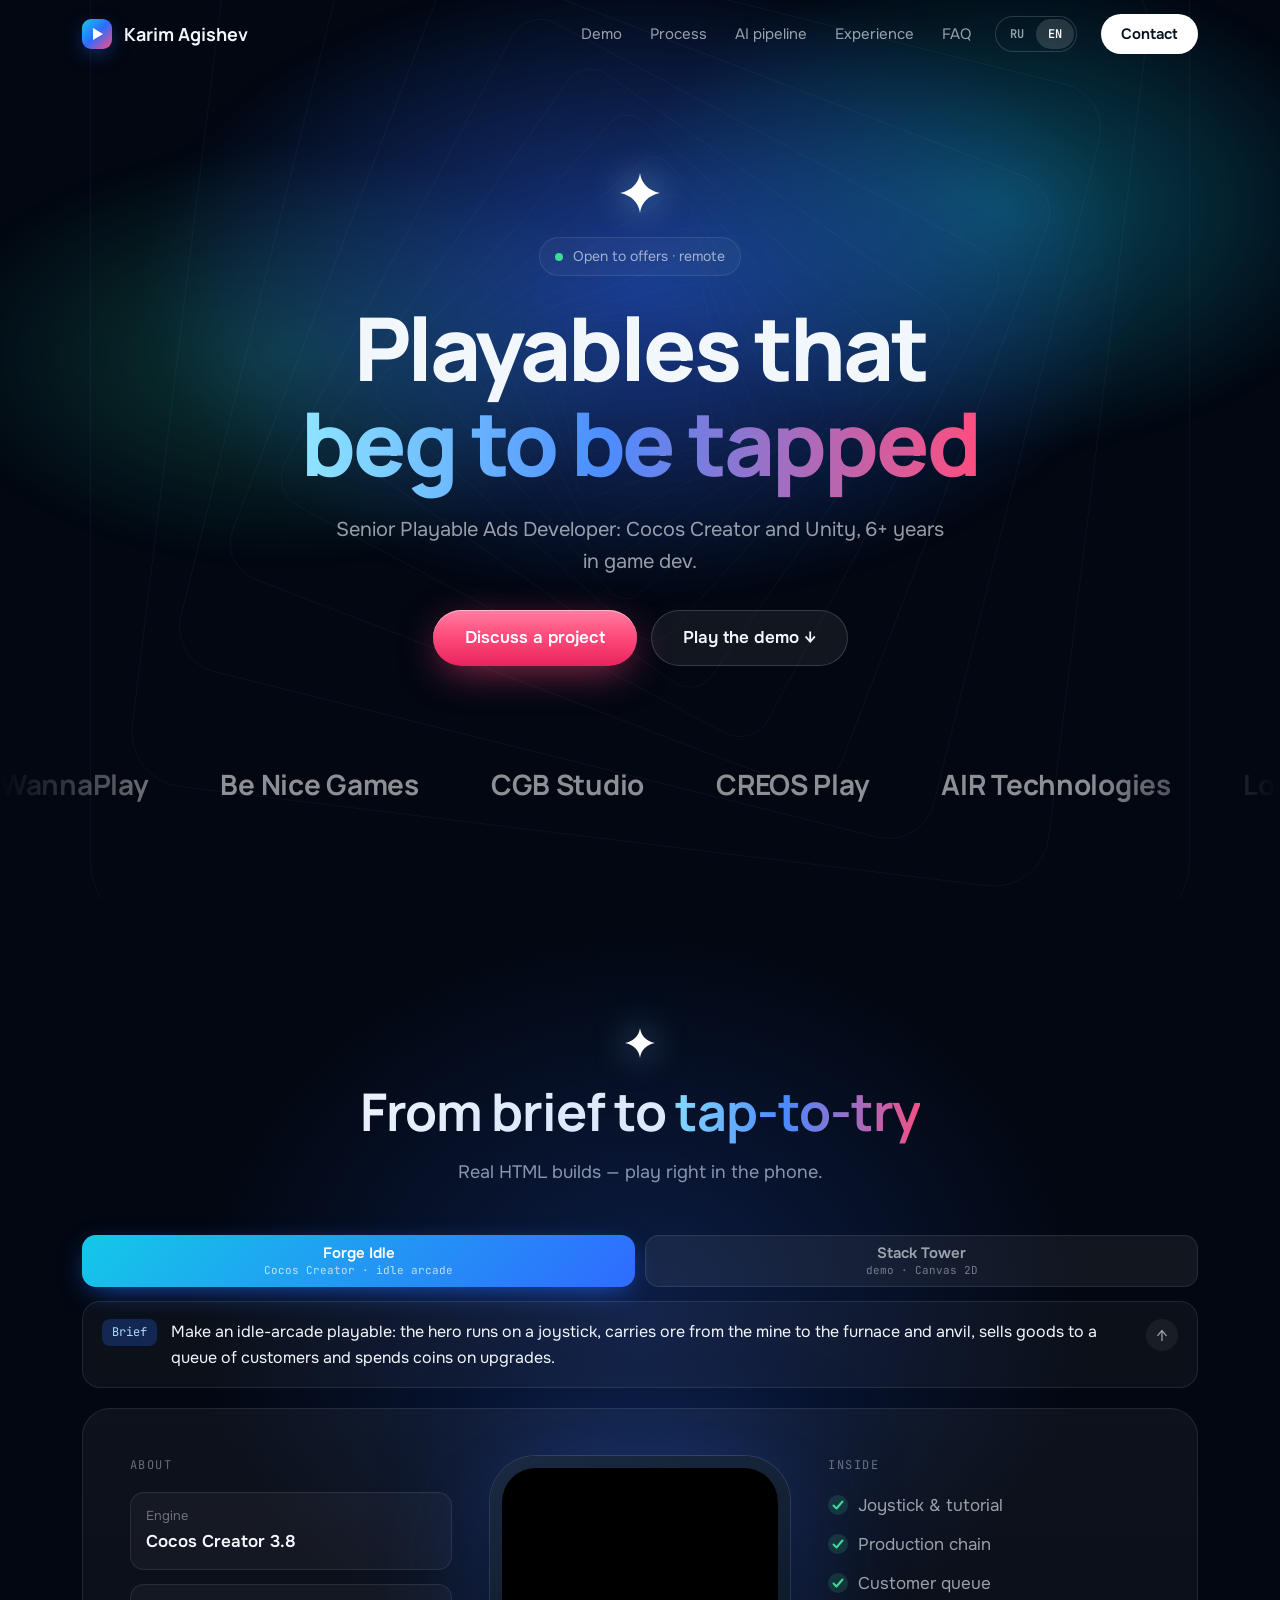
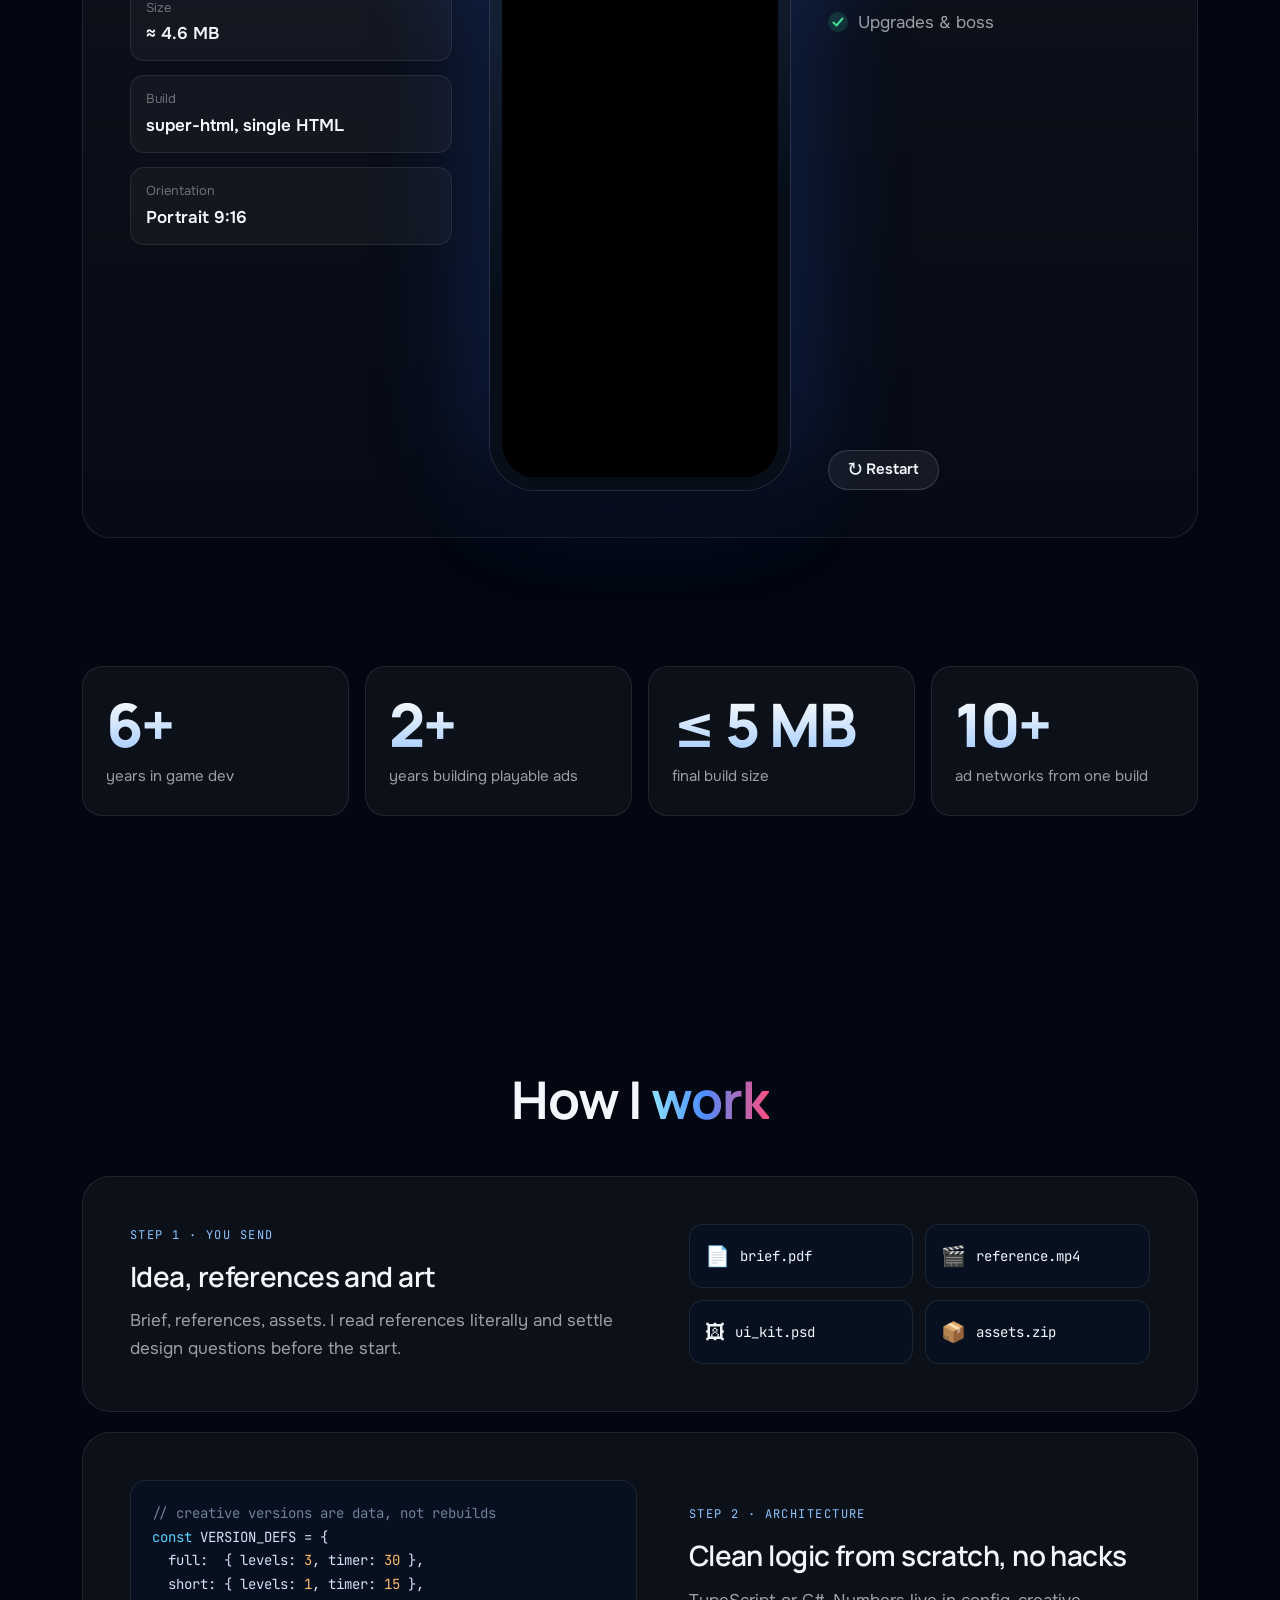
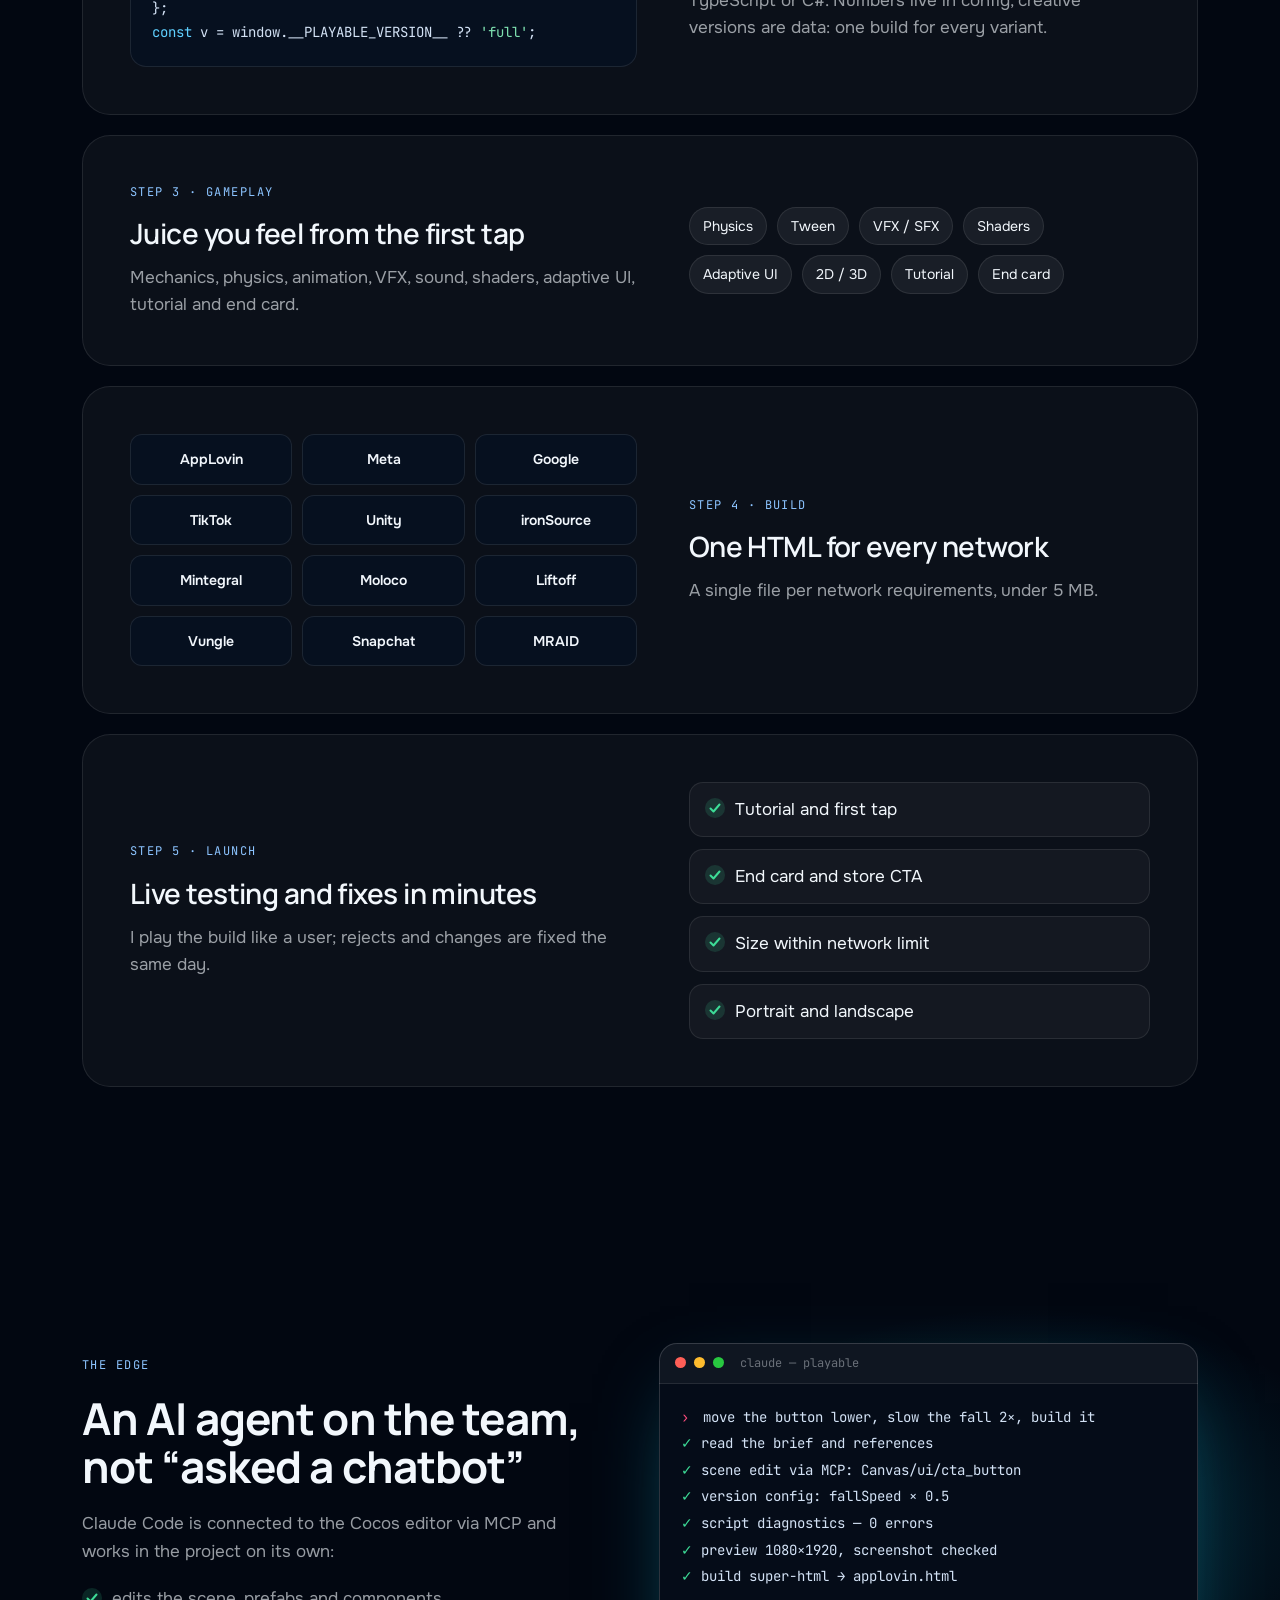
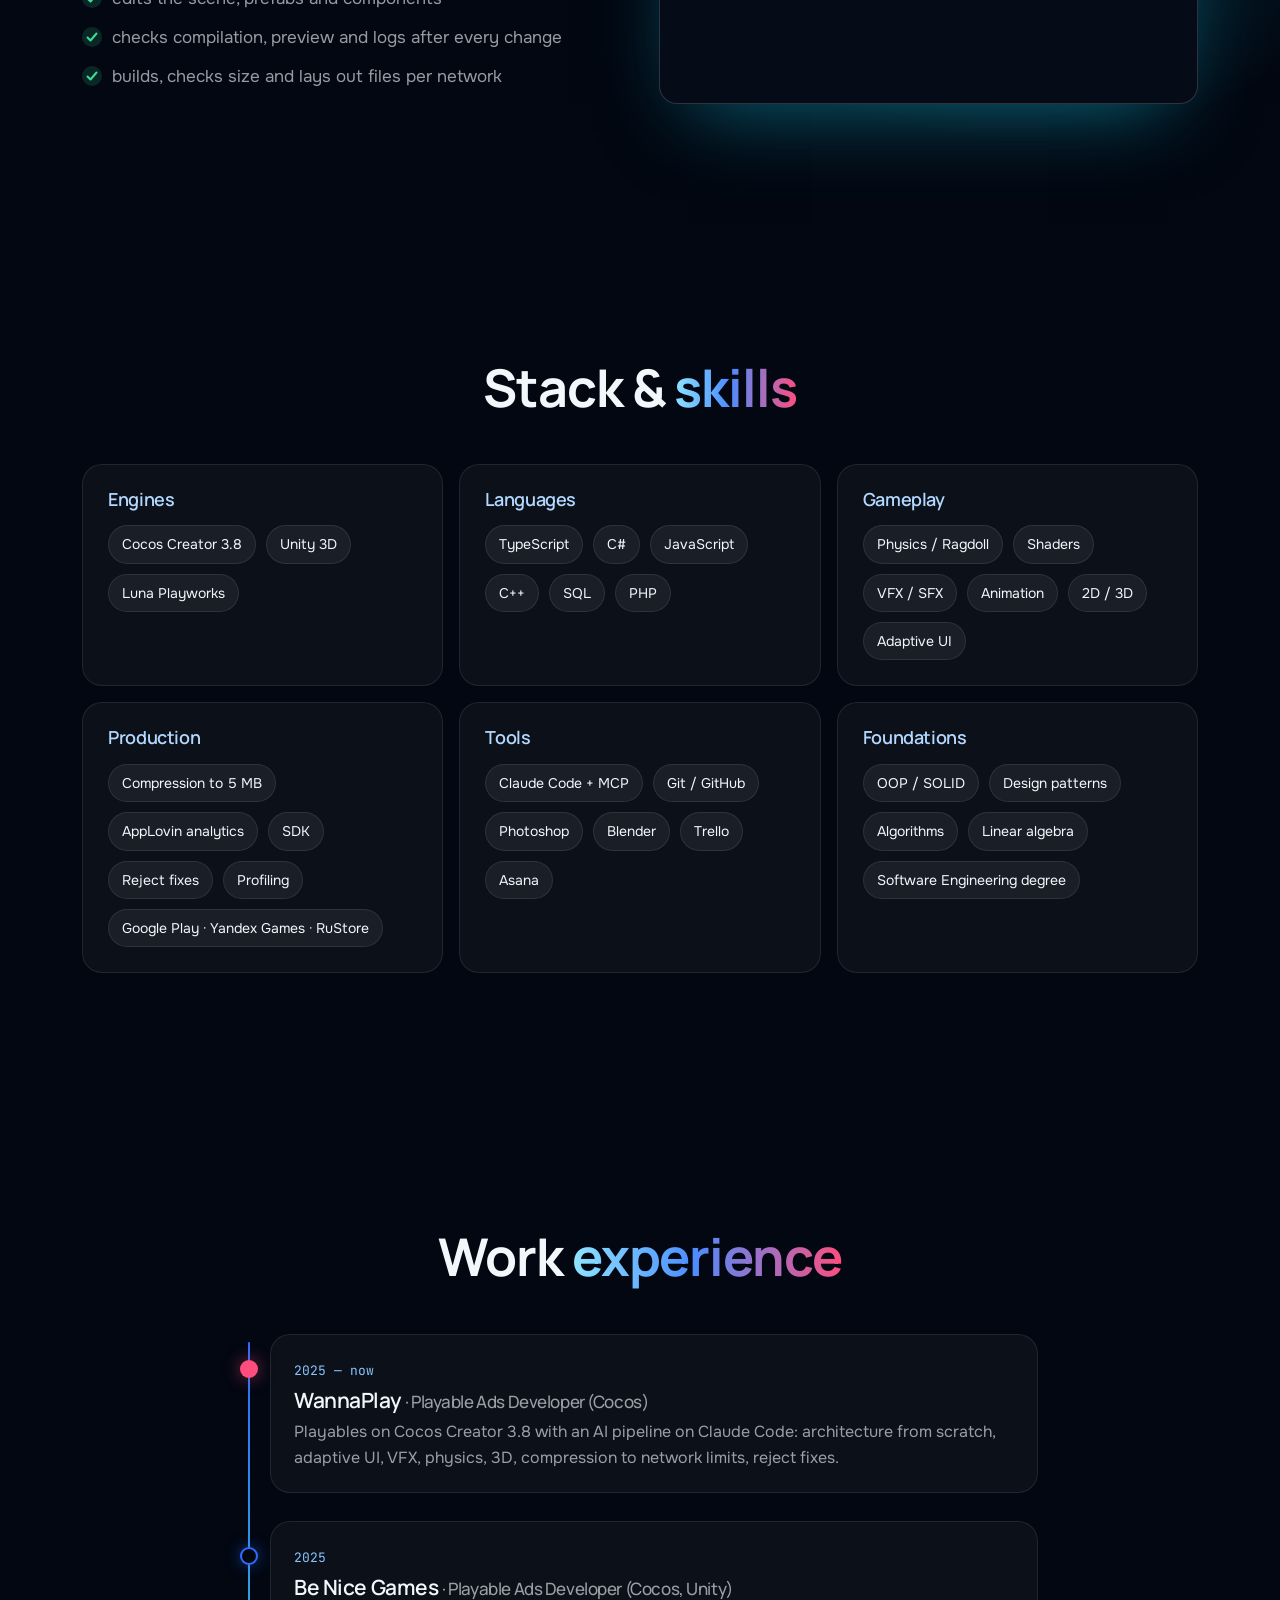
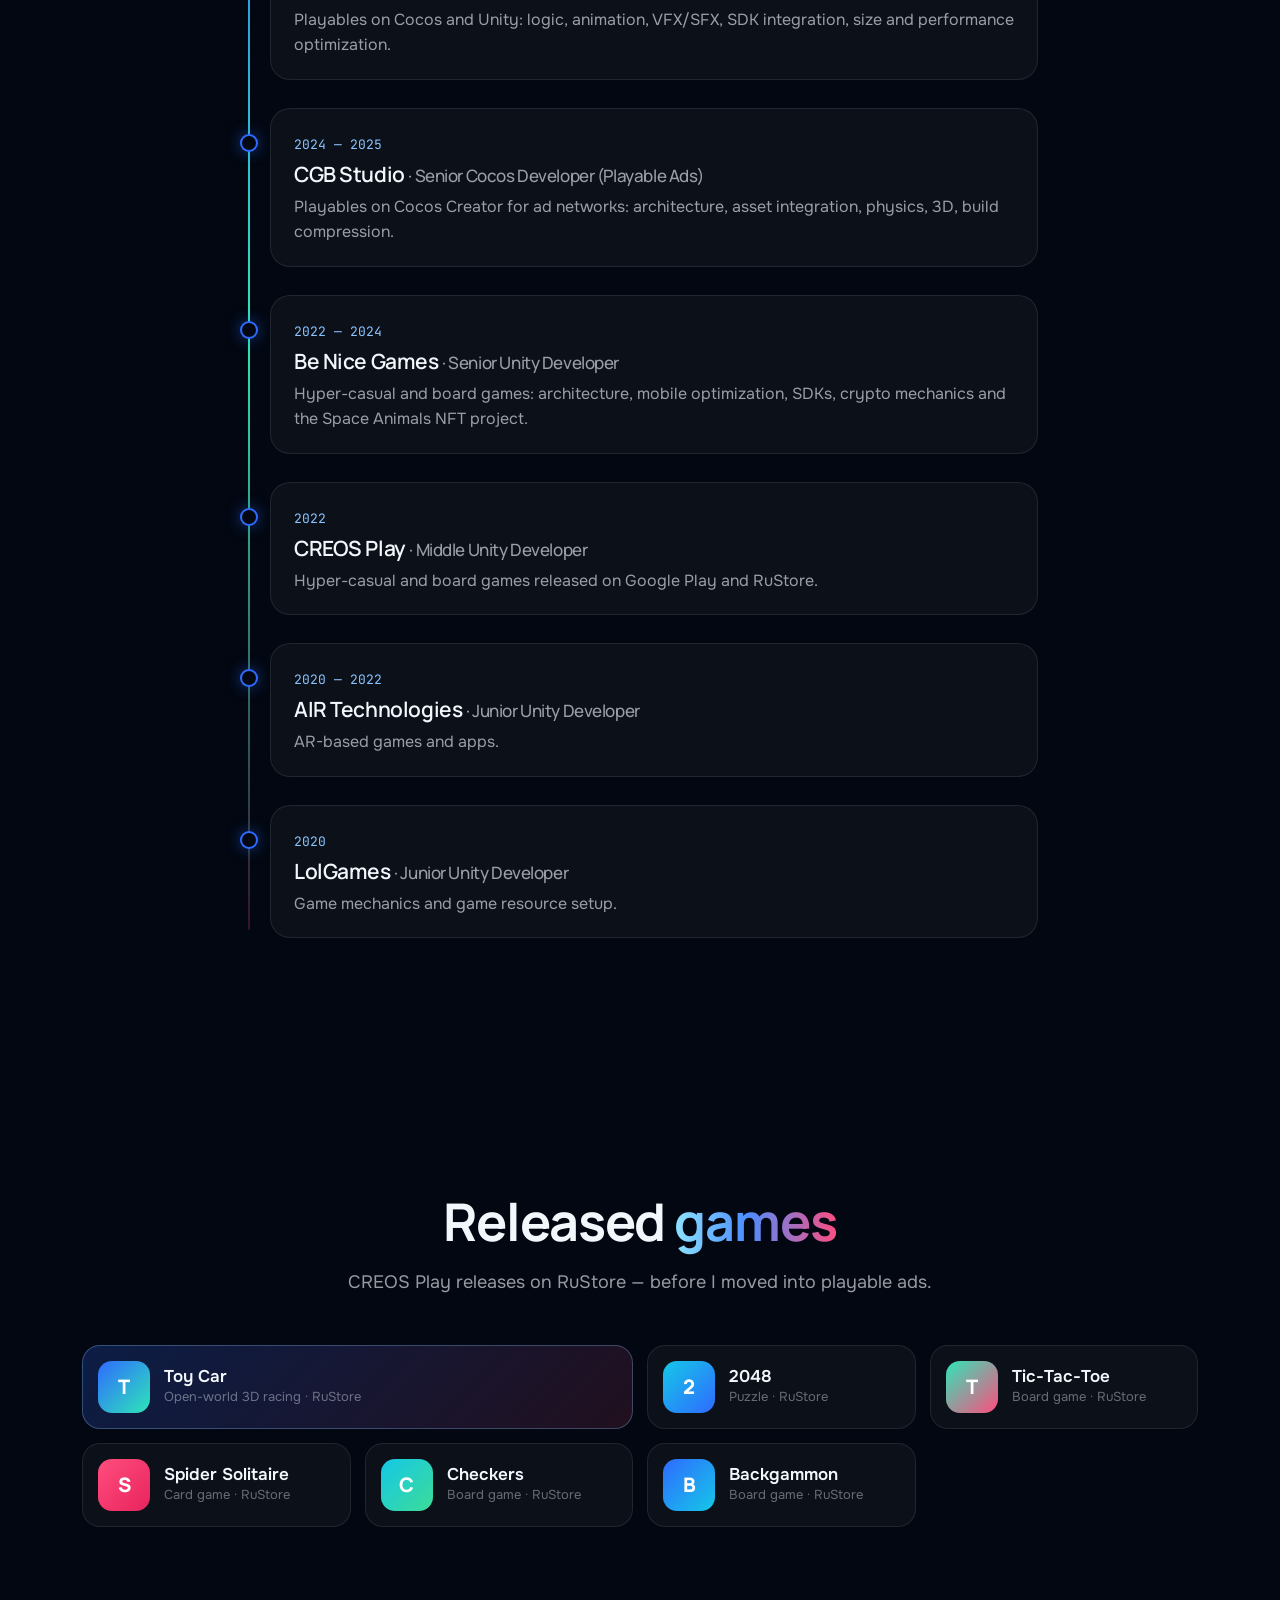
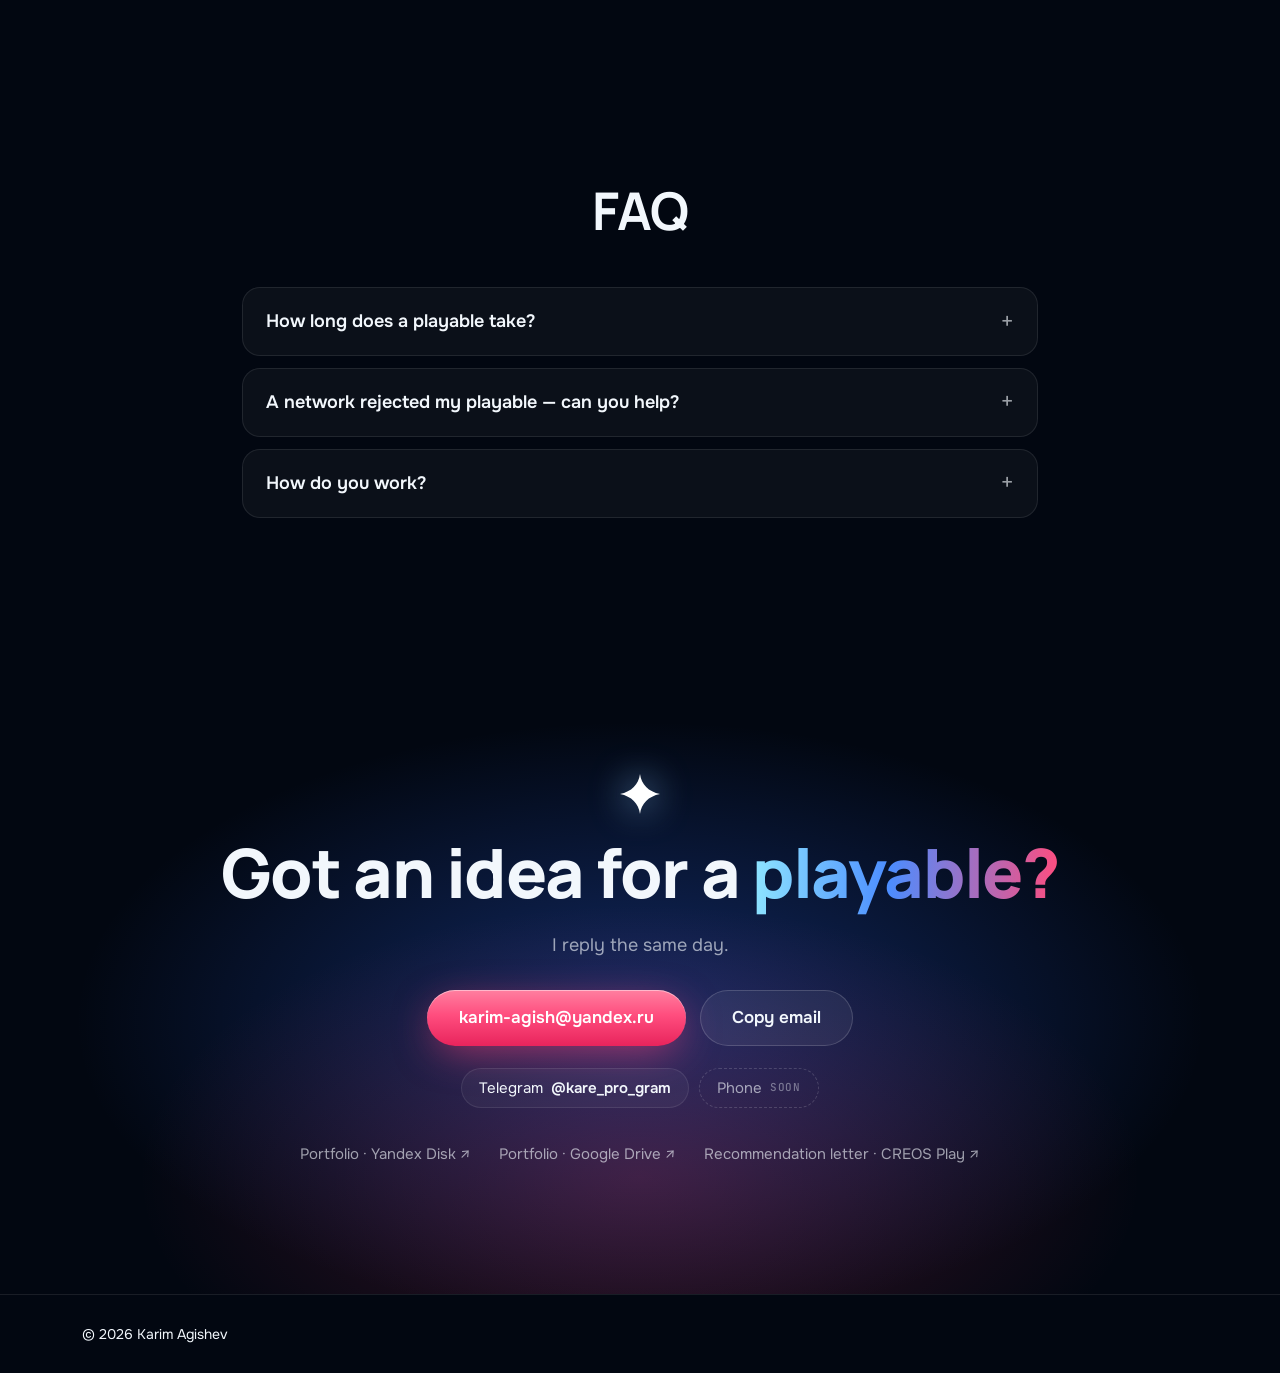
==== commit dd7a2853: "Счётчик mytopf.com (id 3801162), только на боевом домене Co-Authored-By: Claude Opus 5.5 <noreply@an" ====
--- a/index.html
+++ b/index.html
@@ -15,8 +15,25 @@
   <link rel="stylesheet" href="assets/css/style.css">
   <!-- в <head>, а не в конце body: язык должен встать до первой отрисовки -->
   <script src="assets/js/i18n.js"></script>
+  <!-- mytopf.com counter. Считаем только боевой сайт: локальное превью и file:// статистику не портят -->
+  <script type="text/javascript">
+  if (/github\.io$/.test(location.hostname)) {
+  var _tmr = window._tmr || (window._tmr = []);
+  _tmr.push({id: "3801162", type: "pageView", start: (new Date()).getTime()});
+  (function (d, w, id) {
+    if (d.getElementById(id)) return;
+    var ts = d.createElement("script"); ts.type = "text/javascript"; ts.async = true; ts.id = id;
+    ts.src = "https://mytopf.com/js/code.js";
+    var f = function () {var s = d.getElementsByTagName("script")[0]; s.parentNode.insertBefore(ts, s);};
+    if (w.opera == "[object Opera]") { d.addEventListener("DOMContentLoaded", f, false); } else { f(); }
+  })(document, window, "tmr-code");
+  }
+  </script>
+  <!-- /mytopf.com counter -->
 </head>
 <body>
+<!-- noscript-пиксель счётчика: в <head> <div>/<img> недопустимы, поэтому он в начале body -->
+<noscript><div><img src="https://mytopf.com/counter?id=3801162;js=na" style="position:absolute;left:-9999px;" alt="mytopf.com" /></div></noscript>
 
 <!-- Двуязычие: тексты парами <span lang="ru">…</span><span lang="en">…</span>,
      лишний язык прячет CSS по <html lang>. Атрибуты — data-l10n + data-en-*. -->
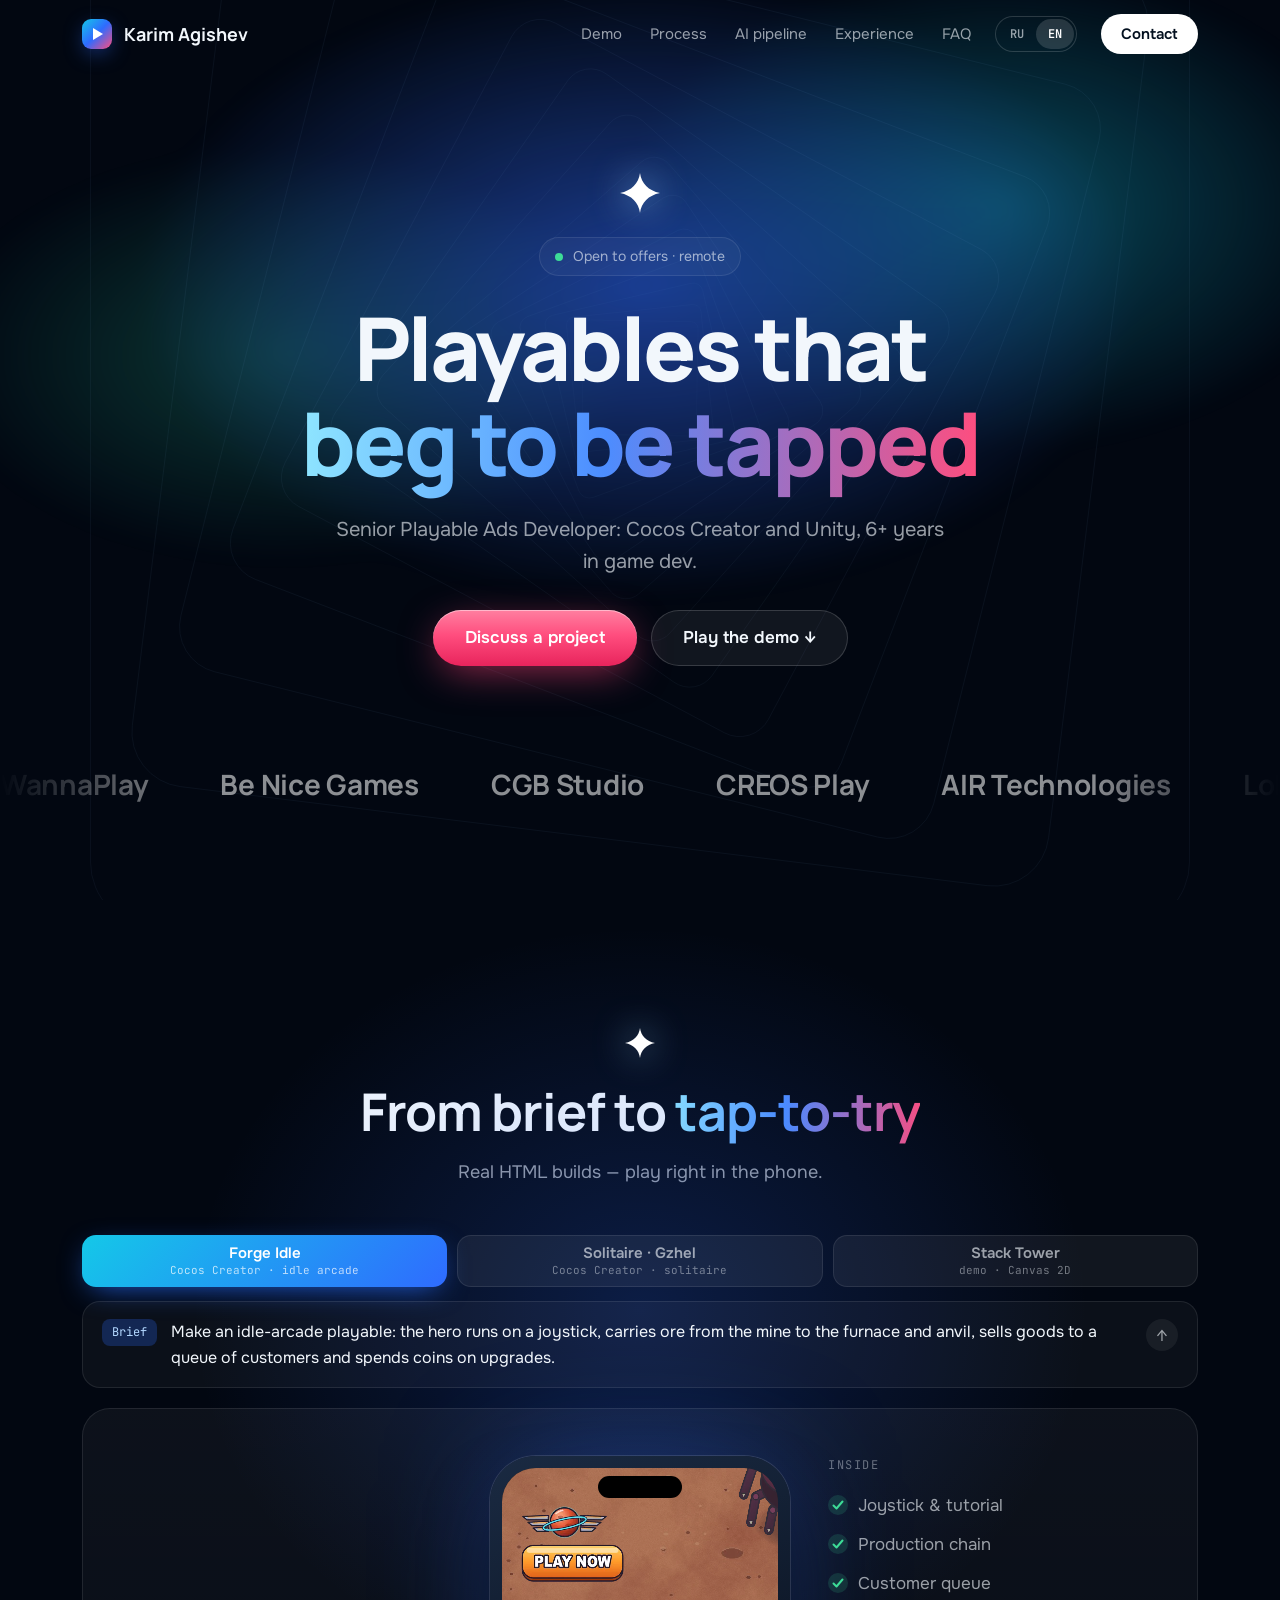
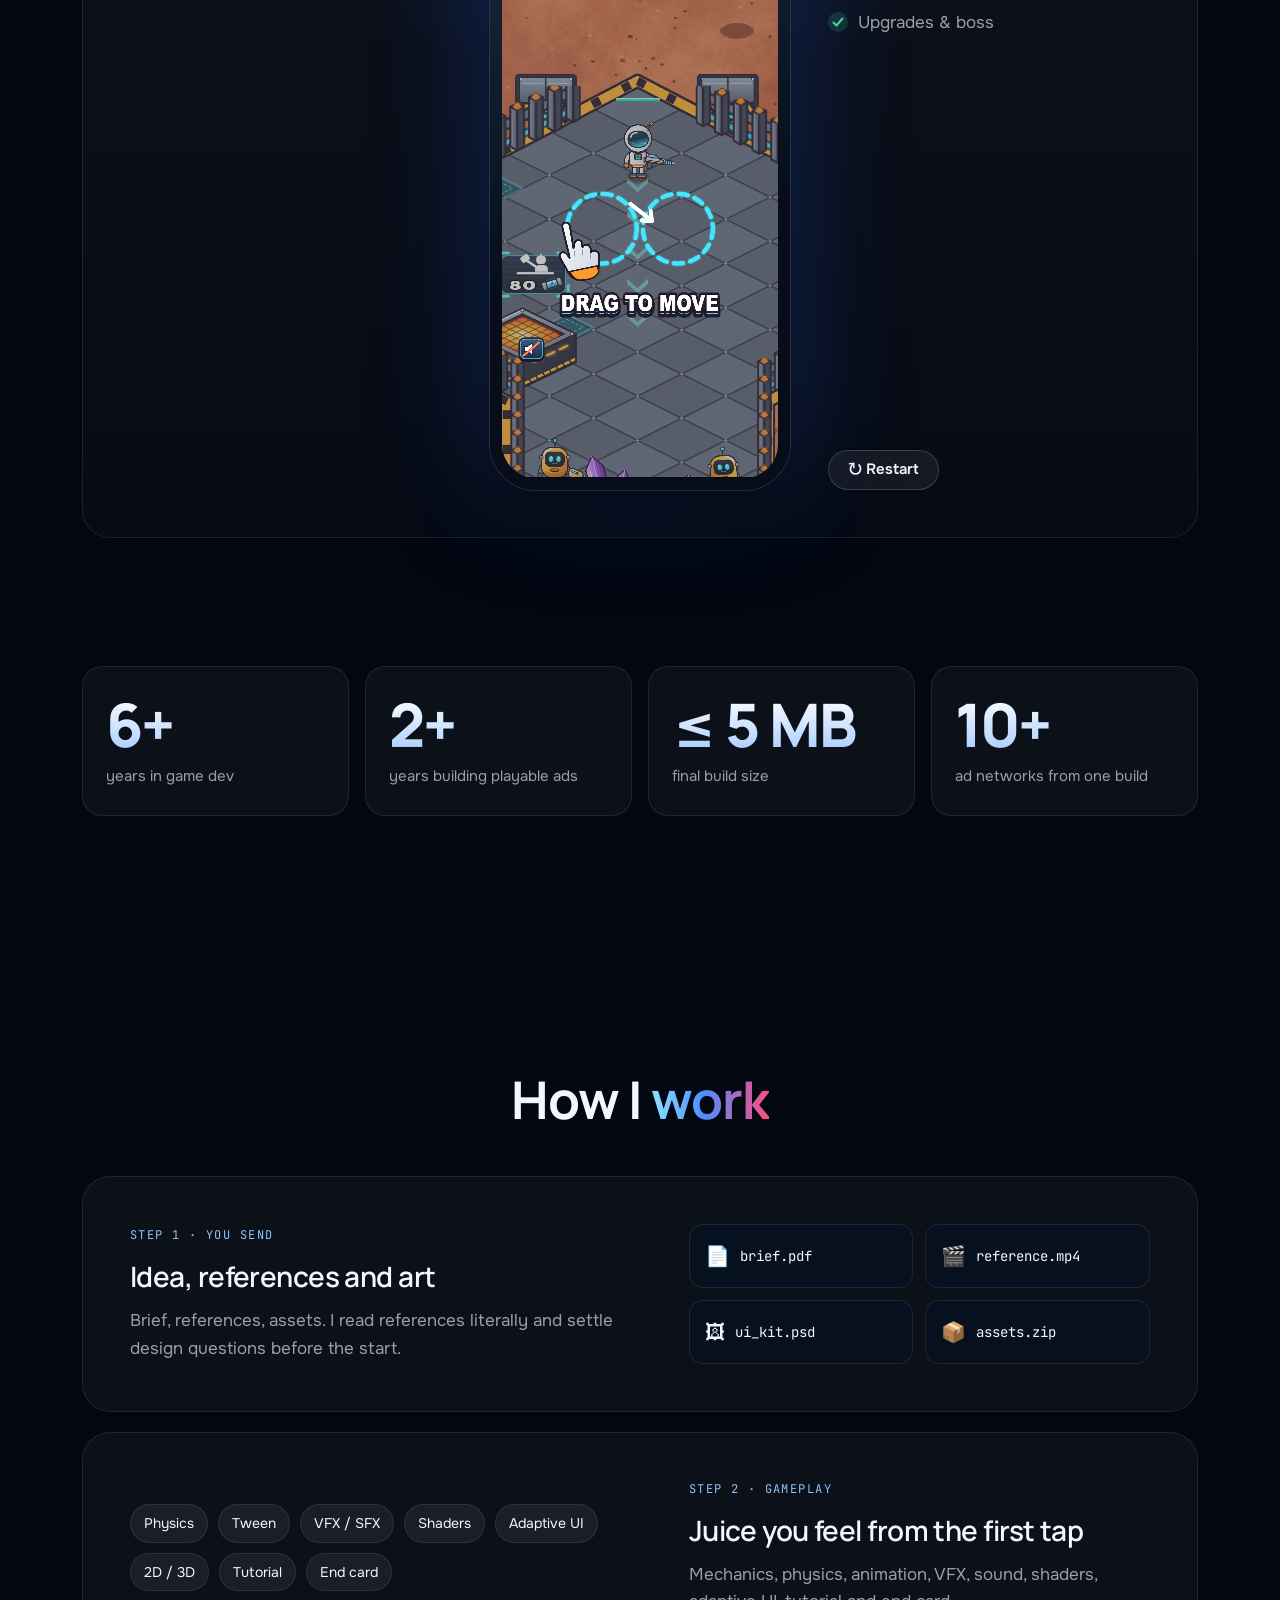
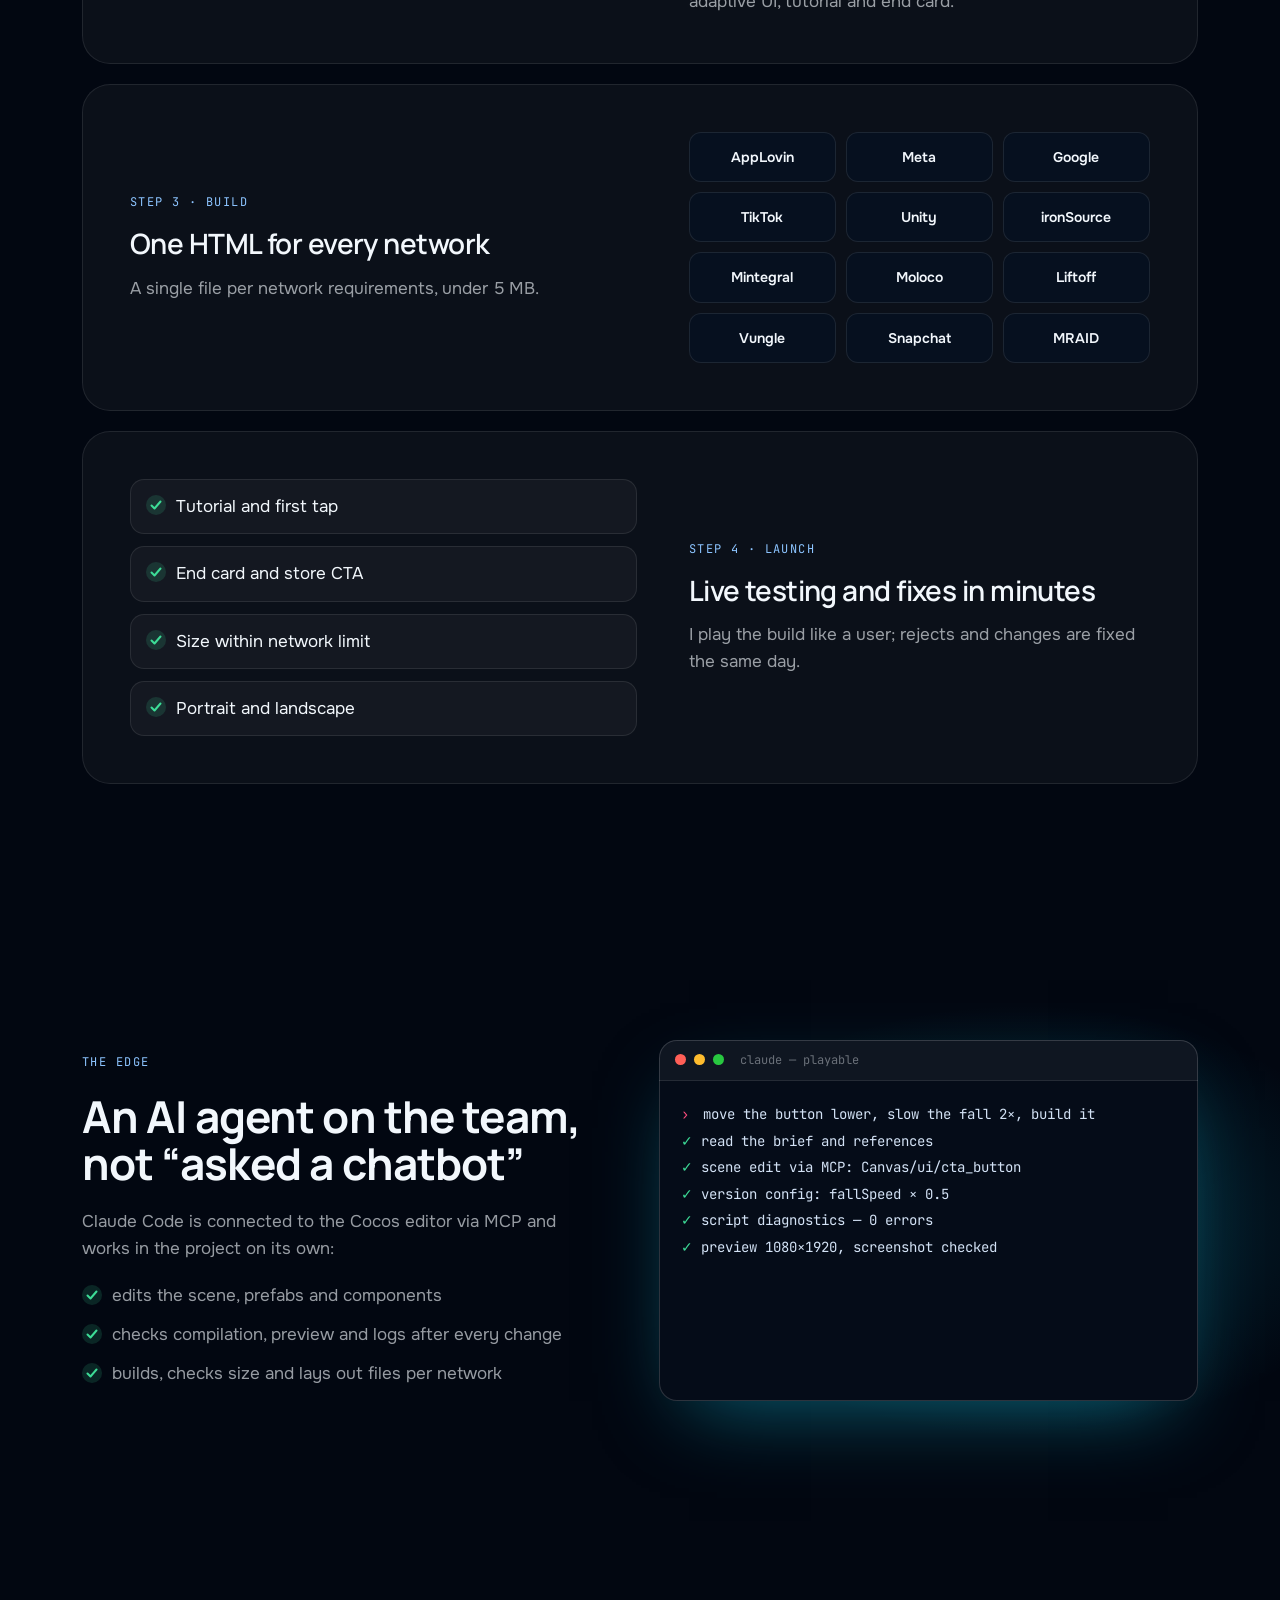
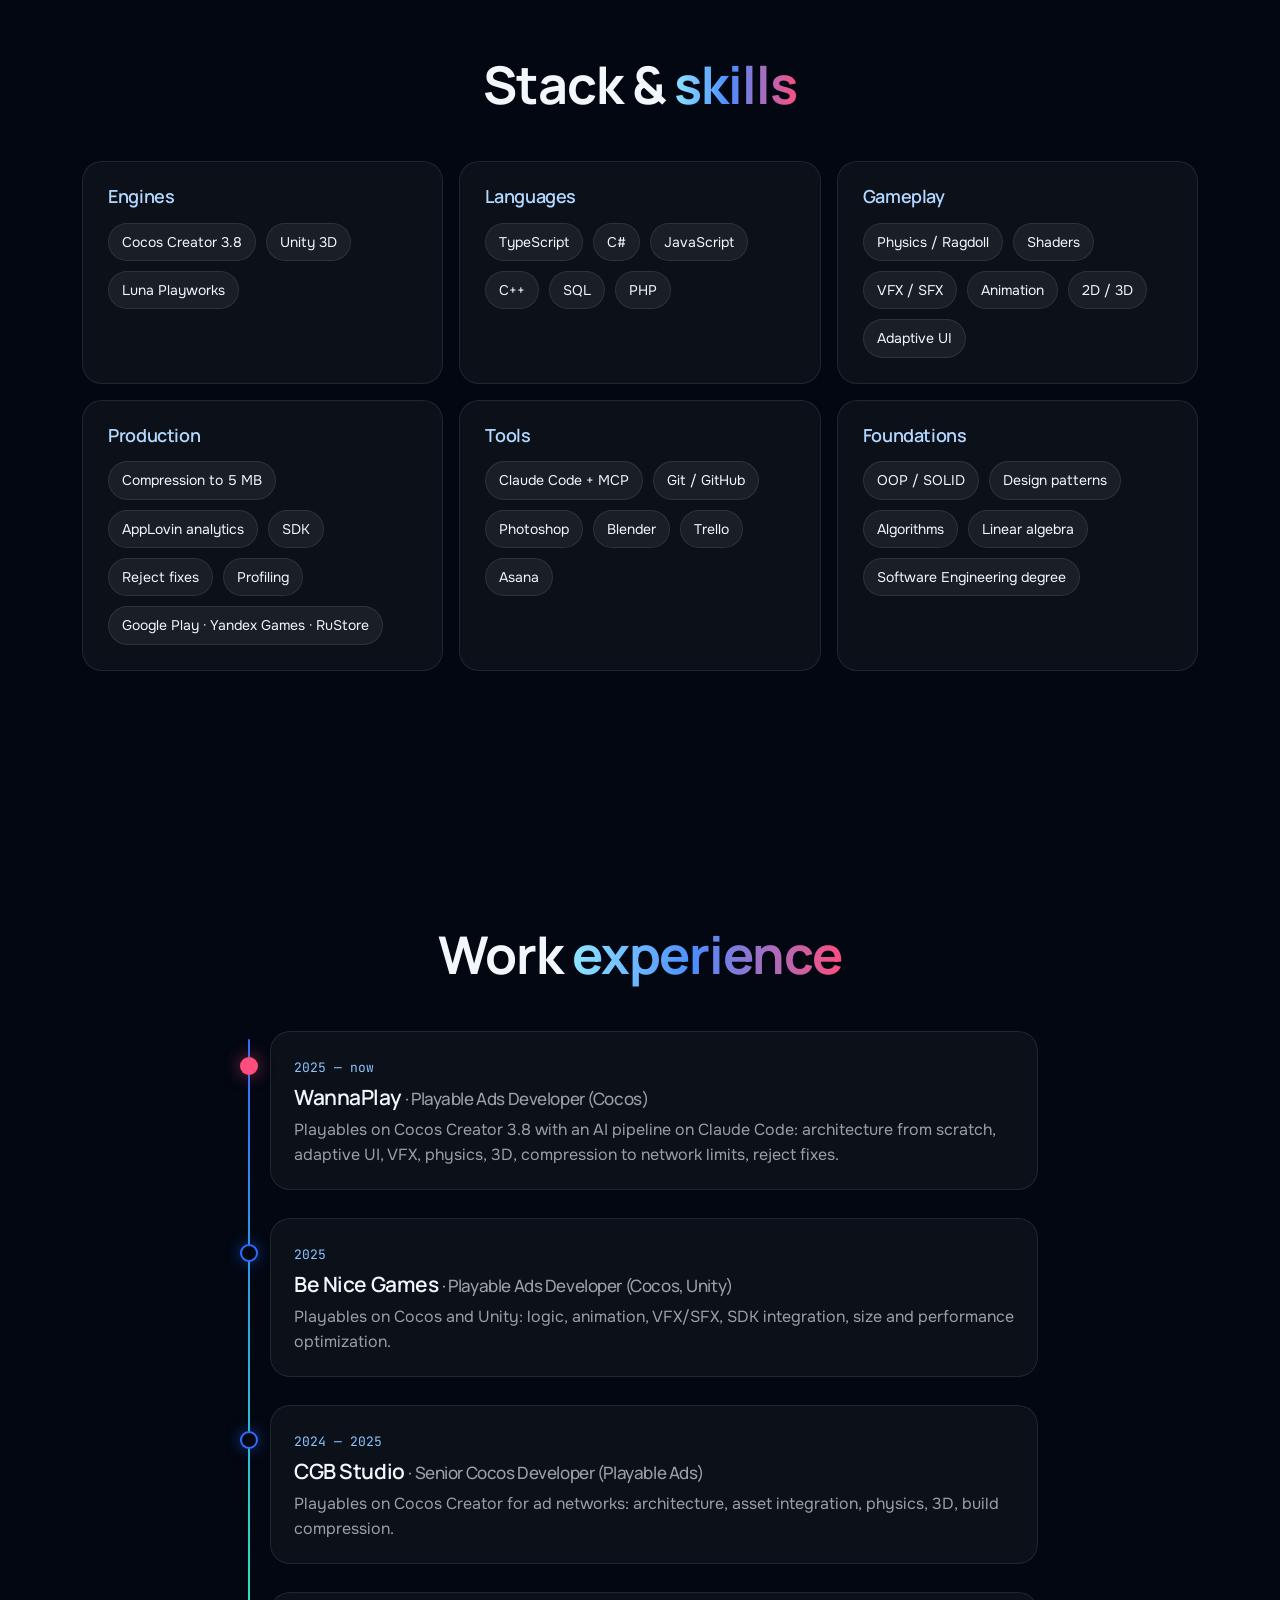
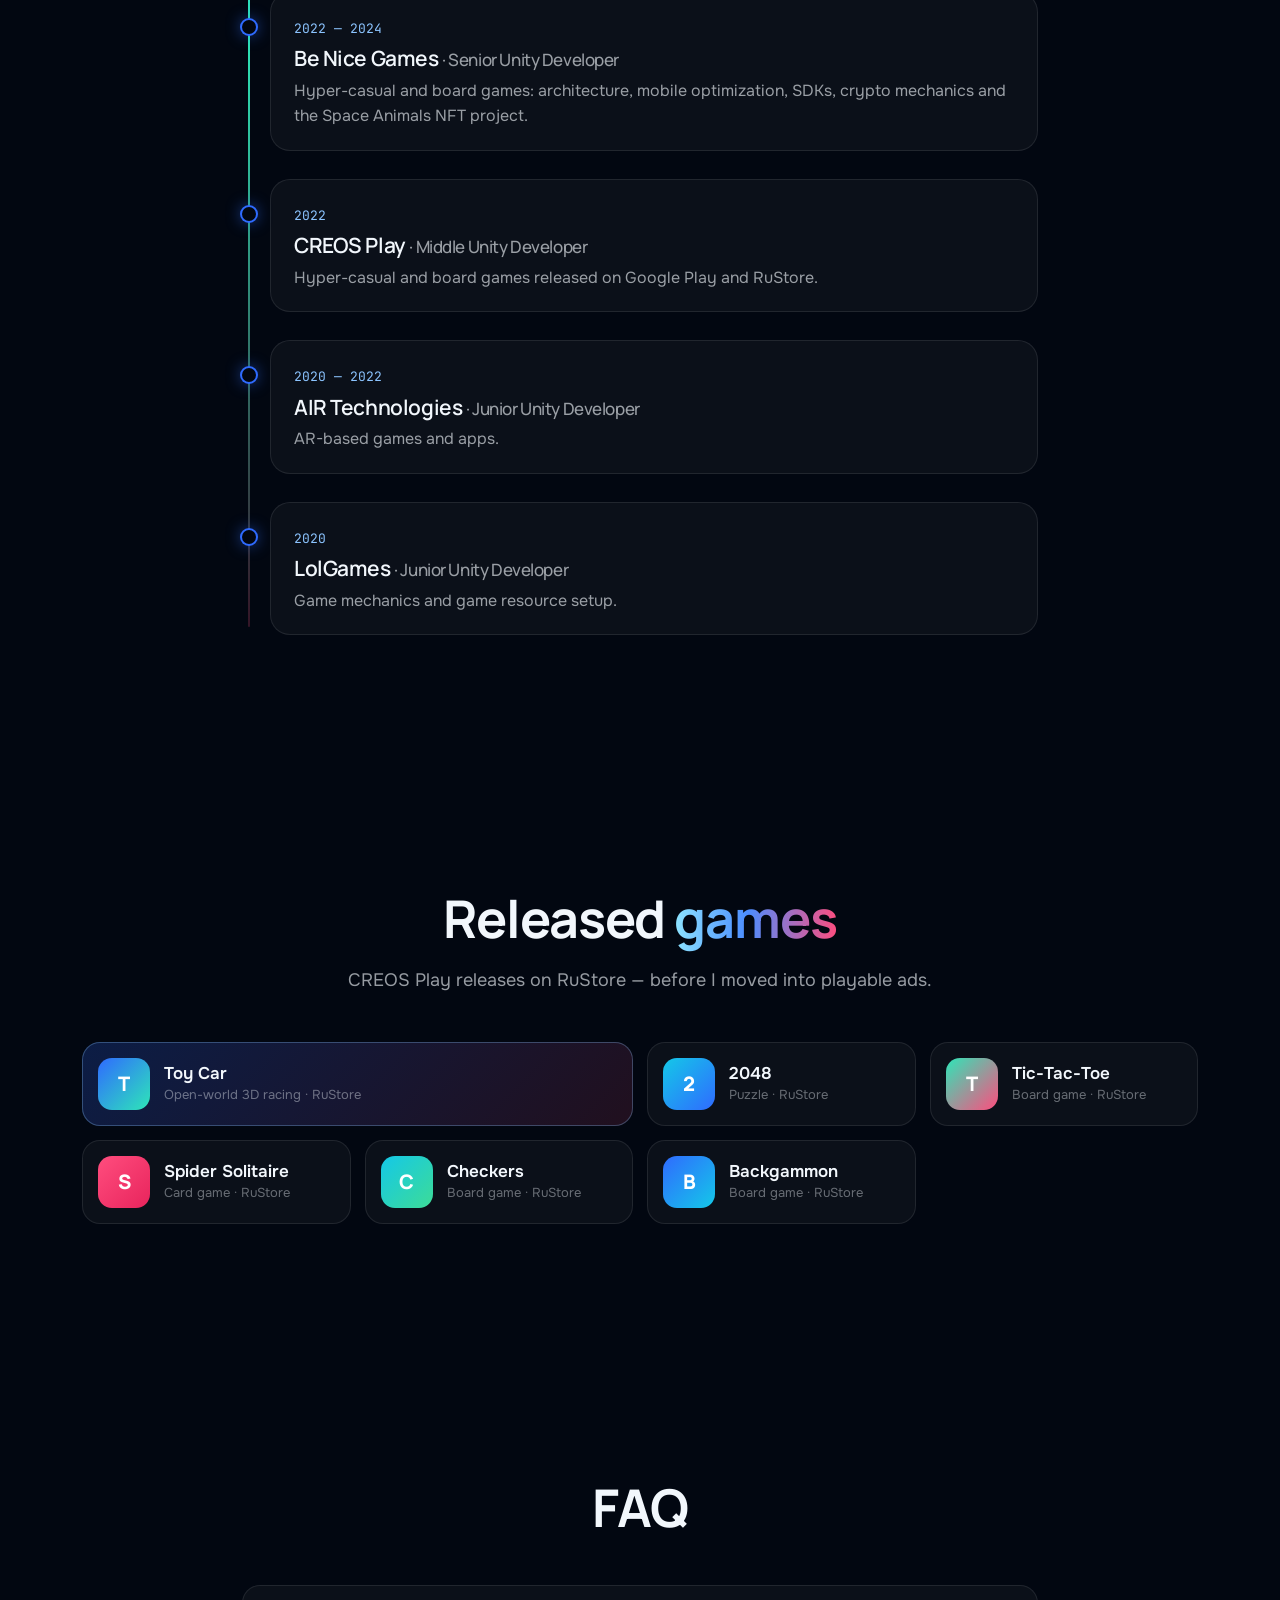
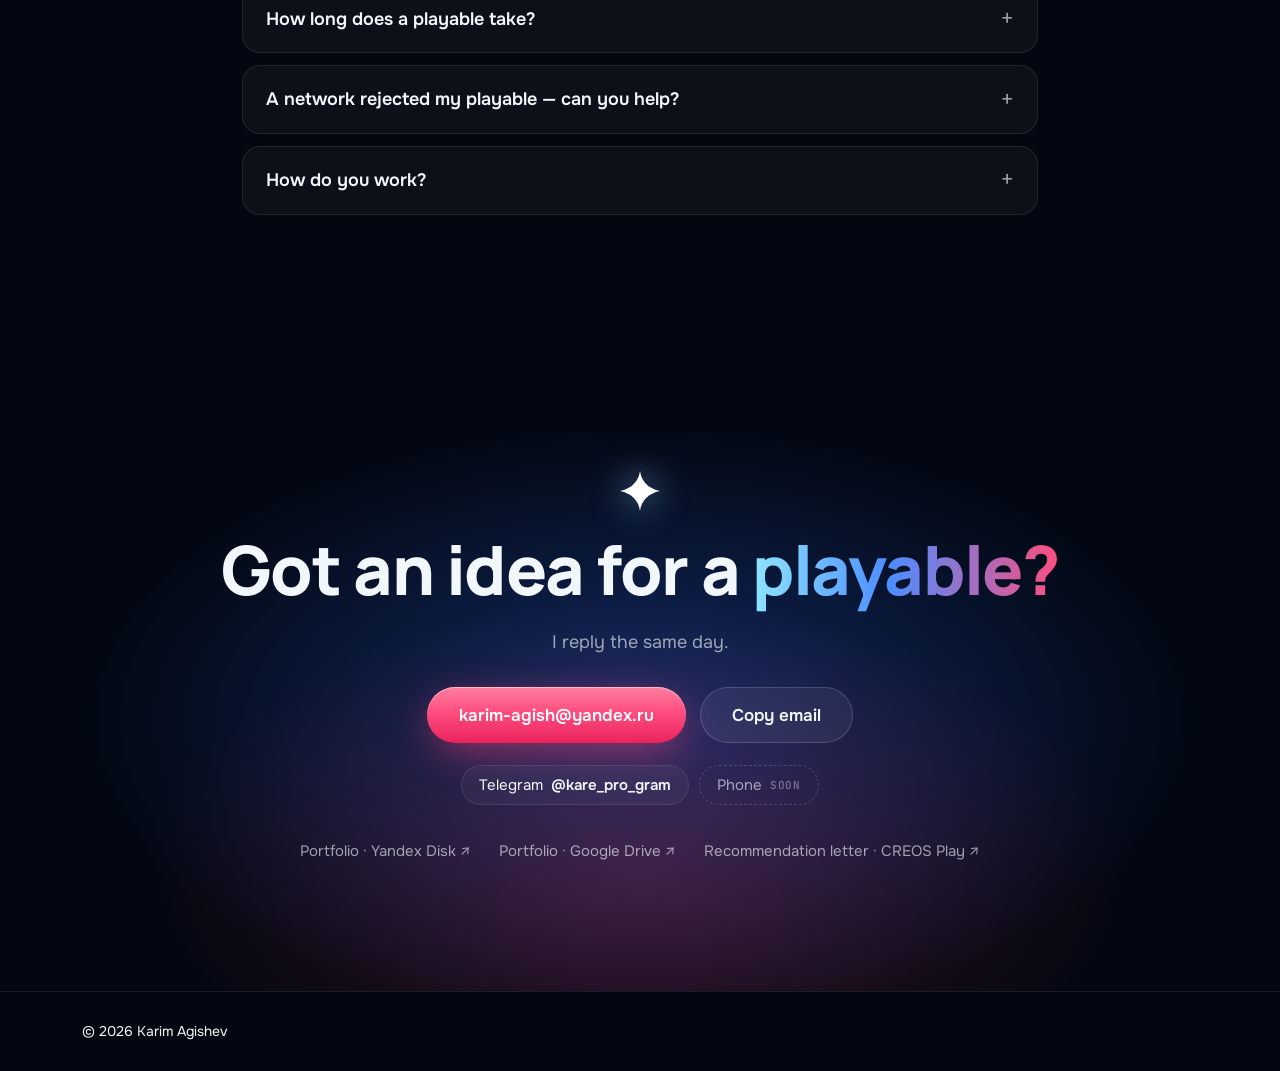
==== commit c1bcbbb3: "Убраны техописание проектов и шаг «Архитектура» Co-Authored-By: Claude Opus 5.5 <noreply@anthropic.c" ====
--- a/index.html
+++ b/index.html
@@ -104,11 +104,6 @@
     </div>
 
     <div class="stage reveal">
-      <aside class="stage__side">
-        <div class="mono label"><span lang="ru">О проекте</span><span lang="en">About</span></div>
-        <dl class="specs" id="projectSpecs"></dl>
-      </aside>
-
       <div class="phone">
         <div class="phone__notch" aria-hidden="true"></div>
         <div class="phone__screen" id="phoneScreen"></div>
@@ -160,23 +155,7 @@
 
       <article class="step reveal">
         <div class="step__body">
-          <div class="mono step__tag"><span lang="ru">ШАГ 2 · АРХИТЕКТУРА</span><span lang="en">STEP 2 · ARCHITECTURE</span></div>
-          <h3><span lang="ru">Логика с&nbsp;нуля, без костылей</span><span lang="en">Clean logic from&nbsp;scratch, no&nbsp;hacks</span></h3>
-          <p><span lang="ru">TypeScript или C#. Числа&nbsp;— в конфиге, версии креатива&nbsp;— данными: один билд на все варианты.</span><span lang="en">TypeScript or C#. Numbers live in config, creative versions are data: one build for every variant.</span></p>
-        </div>
-        <div class="step__visual">
-<pre class="code"><span class="c"><span lang="ru">// версии креатива — данными, не пересборкой</span><span lang="en">// creative versions are data, not rebuilds</span></span>
-<span class="k">const</span> VERSION_DEFS = {
-  full:  { levels: <span class="n">3</span>, timer: <span class="n">30</span> },
-  short: { levels: <span class="n">1</span>, timer: <span class="n">15</span> },
-};
-<span class="k">const</span> v = window.__PLAYABLE_VERSION__ ?? <span class="s">'full'</span>;</pre>
-        </div>
-      </article>
-
-      <article class="step reveal">
-        <div class="step__body">
-          <div class="mono step__tag"><span lang="ru">ШАГ 3 · ГЕЙМПЛЕЙ</span><span lang="en">STEP 3 · GAMEPLAY</span></div>
+          <div class="mono step__tag"><span lang="ru">ШАГ 2 · ГЕЙМПЛЕЙ</span><span lang="en">STEP 2 · GAMEPLAY</span></div>
           <h3><span lang="ru">Сочность, которую видно с&nbsp;первого тапа</span><span lang="en">Juice you feel from the&nbsp;first&nbsp;tap</span></h3>
           <p><span lang="ru">Механика, физика, анимации, VFX, звук, шейдеры, адаптивный UI, туториал и эндкарта.</span><span lang="en">Mechanics, physics, animation, VFX, sound, shaders, adaptive UI, tutorial and end card.</span></p>
         </div>
@@ -189,7 +168,7 @@
 
       <article class="step reveal">
         <div class="step__body">
-          <div class="mono step__tag"><span lang="ru">ШАГ 4 · СБОРКА</span><span lang="en">STEP 4 · BUILD</span></div>
+          <div class="mono step__tag"><span lang="ru">ШАГ 3 · СБОРКА</span><span lang="en">STEP 3 · BUILD</span></div>
           <h3><span lang="ru">Один HTML под каждую сеть</span><span lang="en">One HTML for every network</span></h3>
           <p><span lang="ru">Один файл под требования каждой площадки, до&nbsp;5&nbsp;МБ.</span><span lang="en">A single file per network requirements, under 5&nbsp;MB.</span></p>
         </div>
@@ -202,7 +181,7 @@
 
       <article class="step reveal">
         <div class="step__body">
-          <div class="mono step__tag"><span lang="ru">ШАГ 5 · ЗАПУСК</span><span lang="en">STEP 5 · LAUNCH</span></div>
+          <div class="mono step__tag"><span lang="ru">ШАГ 4 · ЗАПУСК</span><span lang="en">STEP 4 · LAUNCH</span></div>
           <h3><span lang="ru">Проверка живьём и&nbsp;правки за&nbsp;минуты</span><span lang="en">Live testing and&nbsp;fixes in&nbsp;minutes</span></h3>
           <p><span lang="ru">Прогоняю билд как пользователь; реджекты и правки&nbsp;— в тот же день.</span><span lang="en">I play the build like a user; rejects and changes are fixed the same day.</span></p>
         </div>
--- a/assets/css/style.css
+++ b/assets/css/style.css
@@ -175,12 +175,10 @@
   background: linear-gradient(180deg, rgba(255, 255, 255, .045), rgba(255, 255, 255, .015));
   box-shadow: inset 0 0 0 1px var(--line);
 }
+/* Левой колонки нет: телефон держим в центральном треке, справа «Внутри». */
+.stage > .phone { grid-column: 2; }
 .stage__side { align-self: stretch; display: flex; flex-direction: column; gap: 16px; }
 .label { font-size: 12px; letter-spacing: .12em; text-transform: uppercase; color: var(--dim); }
-.specs { margin: 0; display: grid; gap: 14px; }
-.specs div { padding: 14px 16px; border-radius: 14px; background: var(--card); box-shadow: inset 0 0 0 1px var(--line); }
-.specs dt { font-size: 13px; color: var(--dim); }
-.specs dd { margin: 2px 0 0; font-weight: 600; }
 .stage__restart { margin-top: auto; align-self: flex-start; }
 
 .phone {
@@ -224,12 +222,6 @@
 .files { display: grid; grid-template-columns: 1fr 1fr; gap: 12px; }
 .file { display: flex; align-items: center; gap: 10px; padding: 16px; border-radius: 14px; background: var(--bg-2); box-shadow: inset 0 0 0 1px var(--line); font-family: var(--font-mono); font-size: 14px; }
 .file i { font-style: normal; font-size: 20px; }
-
-.code { margin: 0; padding: 22px; border-radius: 16px; overflow-x: auto; background: var(--bg-2); box-shadow: inset 0 0 0 1px var(--line); font: 14px/1.7 var(--font-mono); color: #D3E2F5; }
-.code .c { color: #6E8099; }
-.code .k { color: #5FD0FF; }
-.code .n { color: #FFB86B; }
-.code .s { color: #7EE0B0; }
 
 .tags { display: flex; flex-wrap: wrap; gap: 10px; }
 .tags > span { padding: 8px 14px; border-radius: 999px; font-size: 14px; background: var(--card-2); box-shadow: inset 0 0 0 1px var(--line); }
@@ -320,8 +312,8 @@
 /* ───── Адаптив ───── */
 @media (max-width: 1000px) {
   .stage { grid-template-columns: 1fr; justify-items: center; }
+  .stage > .phone { grid-column: auto; }
   .stage__side { width: 100%; max-width: 420px; }
-  .stage__side:first-child { order: 2; }
   .stage__side:last-child { order: 3; }
   .stage__restart { margin-top: 0; }
   .ai__grid { grid-template-columns: 1fr; }
